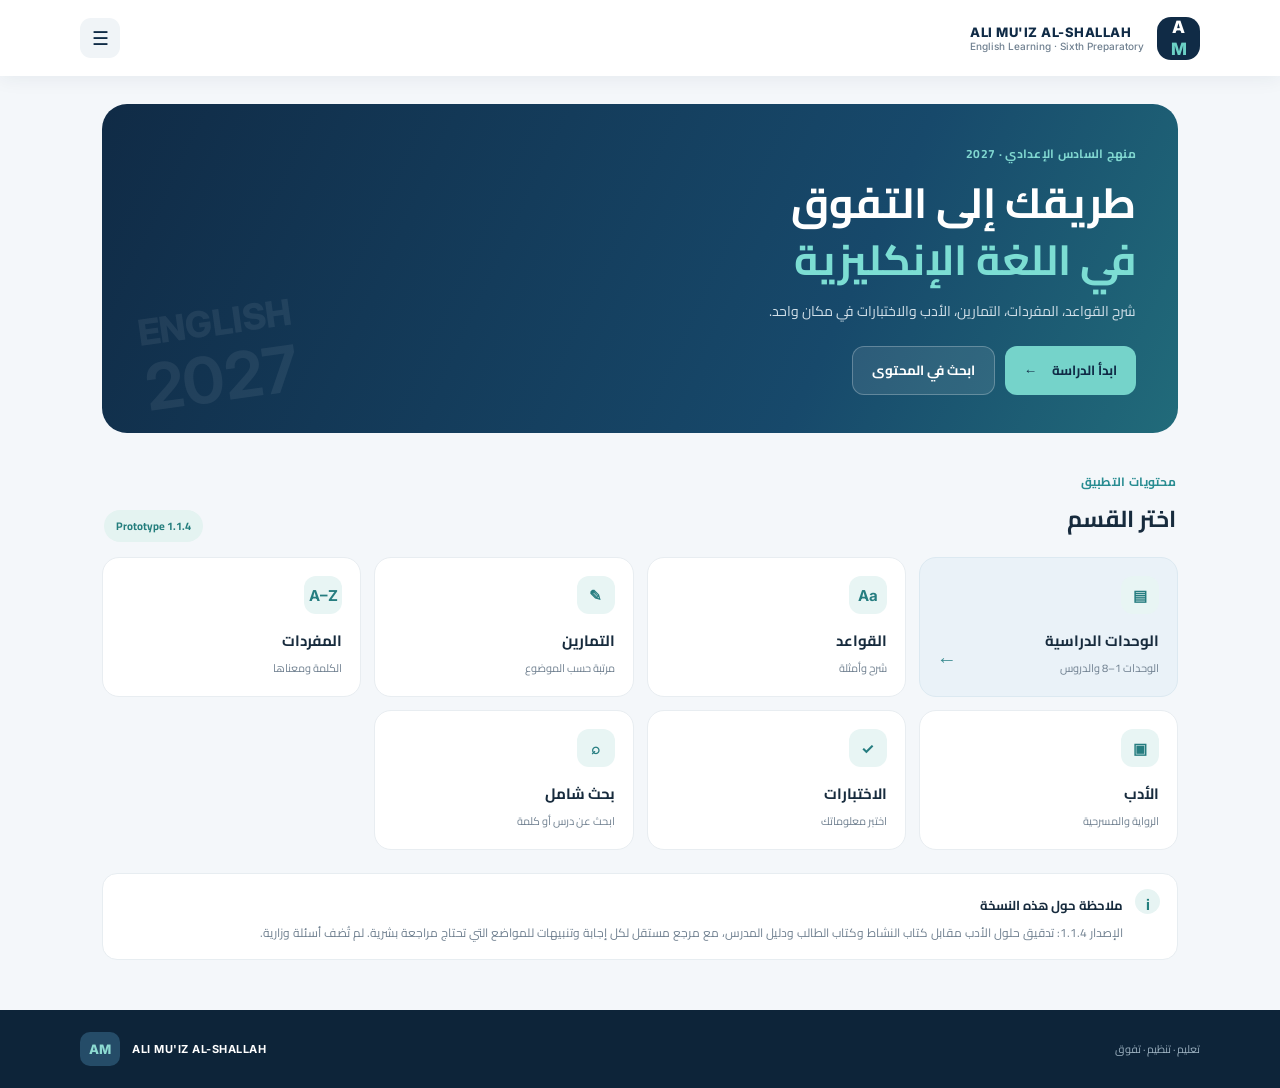
==== index.html @ 24f17374 "Add files via upload" ====
<!doctype html>
<html lang="ar" dir="rtl">
<head>
<meta charset="utf-8">
<meta name="viewport" content="width=device-width, initial-scale=1">
<meta name="theme-color" content="#102b46">
<title>ALI MU'IZ AL-SHALLAH | English Learning</title>
<link rel="manifest" href="manifest.json">
<link rel="stylesheet" href="style.css">
</head>
<body>
<header class="topbar">
  <div class="brand-mark">A<span>M</span></div>
  <div class="brand-copy"><strong>ALI MU'IZ AL-SHALLAH</strong><small>English Learning · Sixth Preparatory</small></div>
  <button class="icon-btn" aria-label="القائمة" id="menuBtn">☰</button>
</header>
<main>
  <section class="hero">
    <div class="eyebrow">منهج السادس الإعدادي · 2027</div>
    <h1>طريقك إلى التفوق<br><span>في اللغة الإنكليزية</span></h1>
    <p>شرح القواعد، المفردات، التمارين، الأدب والاختبارات في مكان واحد.</p>
    <div class="hero-actions">
      <button class="primary" onclick="showSection('units')">ابدأ الدراسة <b>←</b></button>
      <button class="secondary" onclick="showSection('search')">ابحث في المحتوى</button>
    </div>
    <div class="hero-decoration">ENGLISH<br><b>2027</b></div>
  </section>

  <section class="section-head">
    <div><span class="eyebrow dark">محتويات التطبيق</span><h2>اختر القسم</h2></div>
    <span class="pill">Prototype 1.1.4</span>
  </section>

  <section class="grid" id="mainGrid">
    <button class="tile tile-feature" onclick="showSection('units')"><span class="tile-icon">▤</span><b>الوحدات الدراسية</b><small>الوحدات 1–8 والدروس</small><span class="arrow">←</span></button>
    <button class="tile" onclick="showSection('grammar')"><span class="tile-icon">Aa</span><b>القواعد</b><small>شرح وأمثلة</small></button>
    <button class="tile" onclick="showSection('exercises')"><span class="tile-icon">✎</span><b>التمارين</b><small>مرتبة حسب الموضوع</small></button>
    <button class="tile" onclick="showSection('vocabulary')"><span class="tile-icon">A–Z</span><b>المفردات</b><small>الكلمة ومعناها</small></button>
    <button class="tile" onclick="showSection('literature')"><span class="tile-icon">▣</span><b>الأدب</b><small>الرواية والمسرحية</small></button>
    <button class="tile" onclick="showSection('tests')"><span class="tile-icon">✓</span><b>الاختبارات</b><small>اختبر معلوماتك</small></button>
    <button class="tile" onclick="showSection('search')"><span class="tile-icon">⌕</span><b>بحث شامل</b><small>ابحث عن درس أو كلمة</small></button>
  </section>

  <section id="contentPanel" class="content-panel" hidden>
    <button class="back" onclick="goHome()">→ الرئيسية</button>
    <div id="panelBody"></div>
  </section>

  <section class="note">
    <span>i</span><div><b>ملاحظة حول هذه النسخة</b><p>الإصدار 1.1.4: تدقيق حلول الأدب مقابل كتاب النشاط وكتاب الطالب ودليل المدرس، مع مرجع مستقل لكل إجابة وتنبيهات للمواضع التي تحتاج مراجعة بشرية. لم تُضف أسئلة وزارية.</p></div>
  </section>
</main>
<footer><b>AM</b><span>ALI MU'IZ AL-SHALLAH</span><small>تعليم · تنظيم · تفوق</small></footer>
<script src="exercise_data.js"></script>
<script src="grammar_data.js"></script>
<script src="vocabulary_data.js"></script>
<script src="literature_data.js"></script>
<script src="literature_guide_data.js"></script>
<script src="literature_answers.js"></script>
<script src="app.js"></script>
</body></html>
---- style.css ----
@import url('https://fonts.googleapis.com/css2?family=Cairo:wght@400;600;700;800&family=Inter:wght@500;600;700;800&display=swap');
:root{--navy:#102b46;--blue:#1c5478;--teal:#58b7b2;--ink:#172b3d;--muted:#708090;--paper:#f4f7fa;--white:#fff}
*{box-sizing:border-box}body{margin:0;background:var(--paper);color:var(--ink);font-family:'Cairo',Arial,sans-serif}.topbar{height:76px;background:#fff;display:flex;align-items:center;padding:0 max(calc((100% - 1120px)/2),22px);gap:13px;box-shadow:0 3px 18px #102b4610}.brand-mark{width:43px;height:43px;border-radius:14px;background:var(--navy);color:#fff;display:grid;place-items:center;font:800 17px Inter;position:relative}.brand-mark span{color:#6bd0c5}.brand-copy{display:flex;flex-direction:column;direction:ltr;line-height:1.4}.brand-copy strong{font:800 13px Inter;letter-spacing:.5px;color:var(--navy)}.brand-copy small{font:500 10px Inter;color:var(--muted)}.icon-btn{margin-right:auto;border:0;background:#f0f4f7;border-radius:11px;width:40px;height:40px;font-size:19px;color:var(--navy)}
main{max-width:1120px;margin:auto;padding:28px 22px 50px}.hero{background:linear-gradient(115deg,#102b46,#17496b 68%,#216b7a);color:white;border-radius:25px;padding:38px 42px;position:relative;overflow:hidden;min-height:270px}.eyebrow{font-size:12px;font-weight:700;color:#80d7d0;letter-spacing:.3px}.hero h1{font-size:clamp(27px,4vw,42px);line-height:1.35;margin:10px 0}.hero h1 span{color:#7cddd3}.hero p{color:#d2e0e9;margin:0 0 22px;font-size:14px}.hero-actions{display:flex;gap:10px;flex-wrap:wrap}.primary,.secondary{border:0;border-radius:12px;padding:11px 19px;font-family:inherit;font-weight:700;cursor:pointer}.primary{background:#75d3ca;color:#102b46}.primary b{margin-right:12px}.secondary{background:#ffffff18;color:white;border:1px solid #ffffff40}.hero-decoration{position:absolute;left:40px;bottom:20px;color:#ffffff12;font:800 36px/1.1 Inter;transform:rotate(-8deg);text-align:left}.hero-decoration b{font-size:64px}.section-head{display:flex;justify-content:space-between;align-items:end;margin:32px 2px 15px}.eyebrow.dark{color:#288c91}.section-head h2{margin:2px 0;font-size:23px}.pill{background:#e4f3f1;color:#247e7d;padding:6px 12px;border-radius:30px;font-size:11px;font-weight:700}.grid{display:grid;grid-template-columns:repeat(4,1fr);gap:13px}.tile{background:#fff;border:1px solid #e8edf1;border-radius:17px;padding:18px;text-align:right;min-height:137px;cursor:pointer;position:relative;color:var(--ink);font-family:inherit;transition:.2s}.tile:hover{transform:translateY(-3px);box-shadow:0 12px 25px #102b4610}.tile-icon{display:grid;place-items:center;width:38px;height:38px;border-radius:12px;background:#e8f5f4;color:#267d80;font:700 15px Inter;margin-bottom:12px}.tile b{display:block;font-size:15px}.tile small{display:block;color:var(--muted);font-size:11px;margin-top:3px}.tile-feature{background:#eaf2f8;border-color:#dce9f1}.arrow{position:absolute;left:17px;bottom:19px;color:#3b8c91;font-size:20px}.note{display:flex;gap:12px;background:#fff;border:1px solid #e7edf1;border-radius:15px;padding:15px 17px;margin-top:23px}.note>span{width:25px;height:25px;flex:none;border-radius:50%;background:#e7f4f3;color:#237f7e;display:grid;place-items:center;font-weight:bold}.note b{font-size:13px}.note p{margin:3px 0 0;color:var(--muted);font-size:12px;line-height:1.8}.content-panel{background:#fff;border:1px solid #e5ebf0;border-radius:20px;margin-top:22px;padding:22px}.back{border:0;background:#edf4f7;color:var(--navy);padding:8px 14px;border-radius:9px;font-family:inherit;font-weight:700;cursor:pointer}.panel-title{margin:14px 0 5px;color:var(--navy);font-size:24px}.panel-sub{color:var(--muted);font-size:12px;margin:0 0 18px}.unit-list{display:grid;grid-template-columns:repeat(2,1fr);gap:10px}.unit-card{border:1px solid #e4ebef;border-radius:13px;padding:14px;background:#fbfdfe}.unit-card b{display:block;color:var(--navy)}.unit-card small{color:var(--muted)}.lesson-list{margin:10px 0 0;padding-right:18px;line-height:2;color:#42596b;font-size:13px}.status{display:inline-block;background:#fff3dc;color:#94631a;padding:3px 8px;border-radius:20px;font-size:10px;margin-top:8px}.searchbox{width:100%;border:1px solid #dce5eb;border-radius:12px;padding:13px;font:inherit;direction:rtl;margin:10px 0}.empty{padding:22px;background:#f6f9fb;border-radius:12px;color:#617484;font-size:13px;line-height:1.8}footer{background:#0d2439;color:#fff;display:flex;align-items:center;gap:12px;padding:22px max(calc((100% - 1120px)/2),22px);direction:ltr}footer b{background:#254c68;padding:9px;border-radius:10px;color:#8ddbd2;font:800 13px Inter}footer span{font:700 11px Inter;letter-spacing:.5px}footer small{margin-left:auto;color:#9bb0bf;font-size:11px;direction:rtl}
@media(max-width:800px){.grid{grid-template-columns:repeat(2,1fr)}.hero{padding:29px 24px}.hero-decoration{left:15px;font-size:25px}.hero-decoration b{font-size:46px}.unit-list{grid-template-columns:1fr}}@media(max-width:420px){main{padding:18px 14px 35px}.grid{gap:9px}.tile{padding:14px;min-height:126px}.tile b{font-size:13px}.brand-copy strong{font-size:11px}.hero h1{font-size:28px}}
.exercise-tools{display:grid;grid-template-columns:2fr 1fr;gap:10px;margin:12px 0}.exercise-tools .searchbox{margin:0;background:#fff}.exercise-count{font-size:12px;font-weight:700;color:#287f80;margin:10px 0}.exercise-card{border:1px solid #e2eaf0;border-radius:12px;margin:9px 0;background:#fbfdfe;overflow:hidden}.exercise-card summary{display:flex;align-items:center;gap:10px;list-style:none;cursor:pointer;padding:12px}.exercise-card summary::-webkit-details-marker{display:none}.exercise-letter{display:grid;place-items:center;min-width:32px;height:32px;border-radius:9px;background:#e5f4f2;color:#176f72;font:800 15px Inter}.exercise-heading{font-size:12px;font-weight:700;flex:1;color:#173a55}.exercise-meta{font-size:10px;color:#758796;white-space:nowrap}.exercise-info{padding:13px 15px;border-top:1px solid #e7edf1;font-size:12px;line-height:1.9}.exercise-info pre{white-space:pre-wrap;overflow-wrap:anywhere;direction:ltr;text-align:left;background:#f1f5f8;border-radius:9px;padding:13px;font:12px/1.7 Arial,sans-serif;color:#24394a}.review-flag{color:#94631a;background:#fff4dd;padding:5px 9px;border-radius:7px}.exercise-info>div{margin:2px 0}.exercise-info>div b{color:#173a55}@media(max-width:600px){.exercise-tools{grid-template-columns:1fr}.exercise-card summary{flex-wrap:wrap}.exercise-heading{min-width:70%}.exercise-meta{margin-right:42px}}

.audit-status{margin:10px 0;padding:8px 10px;border-radius:8px;background:#eaf3f8;color:#17415d;font-size:12px}

.grammar-card{border:1px solid #e2eaf0;border-radius:12px;margin:9px 0;overflow:hidden;background:#fbfdfe}.grammar-card summary{display:flex;align-items:center;gap:10px;cursor:pointer;list-style:none;padding:13px}.grammar-card summary b{flex:1;color:#173a55;font-size:13px}.grammar-body{padding:14px 17px;border-top:1px solid #e7edf1;line-height:1.9;font-size:13px}.grammar-body h4{margin:0;color:#237f80}.grammar-body p{margin:5px 0 12px}.example-en{background:#eff5f8;padding:11px;border-radius:9px;font:600 14px/1.6 Arial,sans-serif;color:#163b56;text-align:left}.example-ar{padding:7px 2px;color:#287f80}.grammar-body>small{color:#8b6a2b}.vocab-grid{display:grid;grid-template-columns:repeat(3,1fr);gap:9px}.vocab-card{border:1px solid #e4ebef;background:#fbfdfe;border-radius:11px;padding:12px;display:flex;flex-direction:column;gap:5px}.vocab-card span{font-size:9px;color:#258889;font-weight:800}.vocab-card b{font:700 15px Arial;color:#173a55;text-align:left}.vocab-card small{font-size:12px;color:#617484}.quiz-card,.quiz-result{border:1px solid #e2eaf0;border-radius:14px;padding:17px;background:#fbfdfe}.quiz-card h3{font:700 18px/1.6 Arial;color:#173a55;text-align:left}.quiz-options{display:grid;grid-template-columns:repeat(3,1fr);gap:8px}.quiz-option{border:1px solid #dce5eb;background:#fff;border-radius:10px;padding:12px;cursor:pointer;font:600 14px Arial}.quiz-option.correct{background:#e5f6ec;border-color:#65b98b}.quiz-option.wrong{background:#fff0ed;border-color:#e59b8f}.quiz-option:disabled{cursor:default}.quiz-feedback{background:#eaf5f3;padding:11px;border-radius:9px;line-height:1.8;font-size:13px}.quiz-result{text-align:center}.quiz-result>b{font-size:36px;color:#237f80}@media(max-width:650px){.vocab-grid{grid-template-columns:repeat(2,1fr)}.quiz-options{grid-template-columns:1fr}}


.lit-guide-tabs{display:flex;gap:8px;flex-wrap:wrap;margin:14px 0}.lit-guide-tab{border:1px solid #dce7ed;background:#f7fafb;color:#24465d;border-radius:10px;padding:10px 15px;font:700 12px Cairo;cursor:pointer}.lit-guide-tab.active{background:#e4f3f1;border-color:#58b7b2;color:#176f72}.lit-guide-work{margin:14px 0 22px}.lit-guide-workhead{display:flex;justify-content:space-between;align-items:center;background:#eff5f8;border-radius:12px;padding:13px 15px;margin-bottom:10px}.lit-guide-workhead b{display:block;font:800 15px Inter;color:#173a55;text-align:left}.lit-guide-workhead small{font-size:11px;color:#688092}.lit-guide-workhead>span{font-size:10px;color:#287f80}.lit-guide-cards{display:grid;grid-template-columns:repeat(2,minmax(0,1fr));gap:10px}.lit-guide-card{border:1px solid #e1eaf0;border-radius:12px;padding:14px;background:#fff}.lit-guide-title{display:flex;gap:9px;align-items:center;color:#173a55}.lit-guide-title b{display:block;font-size:14px}.lit-guide-title small{display:block;color:#728696;font-size:11px;margin-top:2px}.lit-step{display:grid;place-items:center;min-width:30px;height:30px;border-radius:9px;background:#e5f4f2;color:#187779;font:800 13px Inter}.lit-guide-card ul{padding-right:19px;margin:10px 0;color:#40596b;font-size:12px;line-height:1.9}.lit-guide-card p{font-size:12px;line-height:1.9;color:#40596b}.lit-citations{border-top:1px solid #e8eef2;padding-top:9px;margin-top:10px;display:grid;gap:6px;font-size:10px;color:#287f80}.lit-citations>span{display:block;background:#f5f8fa;border-radius:7px;padding:7px 9px;color:#476274}.lit-citations small{display:block;color:#82909b;margin-top:3px;line-height:1.6}.lit-method-note{background:#fff5df;border:1px solid #f0dfb5;color:#785b22;padding:12px;border-radius:10px;font-size:11px;line-height:1.8;margin-top:15px}.lit-guide-work[hidden],#literatureQuestions[hidden],#literatureGuideResults[hidden]{display:none!important}@media(max-width:650px){.lit-guide-cards{grid-template-columns:1fr}.lit-guide-workhead{align-items:flex-start;gap:8px;flex-direction:column}}

.lit-guide-tabs{display:flex;gap:8px;flex-wrap:wrap;margin:14px 0}.lit-guide-tab{border:1px solid #dce7ed;background:#f7fafb;color:#24465d;border-radius:10px;padding:10px 15px;font:700 12px Cairo;cursor:pointer}.lit-guide-tab.active{background:#e4f3f1;border-color:#58b7b2;color:#176f72}.lit-guide-work{margin:14px 0 22px}.lit-guide-workhead{display:flex;justify-content:space-between;align-items:center;background:#eff5f8;border-radius:12px;padding:13px 15px;margin-bottom:10px}.lit-guide-workhead b{display:block;font:800 15px Inter;color:#173a55;text-align:left}.lit-guide-workhead small{font-size:11px;color:#688092}.lit-guide-workhead>span{font-size:10px;color:#287f80}.lit-guide-cards{display:grid;grid-template-columns:repeat(2,minmax(0,1fr));gap:10px}.lit-guide-card{border:1px solid #e1eaf0;border-radius:12px;padding:14px;background:#fff}.lit-guide-title{display:flex;gap:9px;align-items:center;color:#173a55}.lit-guide-title b{display:block;font-size:14px}.lit-guide-title small{display:block;color:#728696;font-size:11px;margin-top:2px}.lit-step{display:grid;place-items:center;min-width:30px;height:30px;border-radius:9px;background:#e5f4f2;color:#187779;font:800 13px Inter}.lit-guide-card ul{padding-right:19px;margin:10px 0;color:#40596b;font-size:12px;line-height:1.9}.lit-guide-card p{font-size:12px;line-height:1.9;color:#40596b}.lit-citations{border-top:1px solid #e8eef2;padding-top:9px;margin-top:10px;display:grid;gap:6px;font-size:10px;color:#287f80}.lit-citations>span{display:block;background:#f5f8fa;border-radius:7px;padding:7px 9px;color:#476274}.lit-citations small{display:block;color:#82909b;margin-top:3px;line-height:1.6}.lit-method-note{background:#fff5df;border:1px solid #f0dfb5;color:#785b22;padding:12px;border-radius:10px;font-size:11px;line-height:1.8;margin-top:15px}.lit-guide-work[hidden],#literatureQuestions[hidden],#literatureGuideResults[hidden]{display:none!important}@media(max-width:650px){.lit-guide-cards{grid-template-columns:1fr}.lit-guide-workhead{align-items:flex-start;gap:8px;flex-direction:column}}

/* Literature review cards - 1.0.2 */
.lit-review-card{display:flex;flex-direction:column;gap:9px}.lit-review-card .lit-guide-title small{color:#287f80}.lit-reveal{align-self:flex-start;border:1px solid #cfe5e3;background:#eaf6f4;color:#176f72;border-radius:9px;padding:8px 13px;font:700 11px Cairo;cursor:pointer}.lit-review-answer{background:#f5f8fa;border-radius:9px;padding:9px 12px}.lit-review-answer ul{margin:0}.lit-review-answer p{margin:0}.lit-review-card .lit-citations{margin-top:auto}

/* Exercise topic grouping - 1.1 */
.exercise-topic{margin:16px 0 22px;padding:12px;border:1px solid #dce8ed;border-radius:14px;background:#f8fbfc}
.exercise-topic-head{display:flex;align-items:center;justify-content:space-between;gap:10px;padding:4px 3px 10px;color:#173a55}
.exercise-topic-head b{font-size:13px}.exercise-topic-head span{font-size:10px;color:#287f80;background:#e5f4f2;padding:4px 9px;border-radius:20px;white-space:nowrap}
.exercise-topic .exercise-card{background:#fff}
.load-more{display:block;width:100%;border:1px solid #cfe3e4;background:#eaf6f4;color:#176f72;border-radius:11px;padding:12px;font:700 12px Cairo;cursor:pointer;margin:14px 0}

/* Literature solutions - Prototype 1.1.1 */
.lit-answer-intro{background:#eef6f8;border:1px solid #dce9ee;border-radius:12px;padding:13px 15px;margin:12px 0 18px;color:#3f5b6c;font-size:13px;line-height:1.9}
.lit-answer-work{margin:18px 0 24px;border:1px solid #dce8ed;border-radius:15px;padding:12px;background:#f8fbfc}
.lit-answer-workhead{display:flex;justify-content:space-between;align-items:center;gap:10px;background:#eaf2f6;border-radius:11px;padding:13px 15px}
.lit-answer-workhead b{display:block;font:800 15px Inter;color:#173a55;text-align:left}
.lit-answer-workhead small{display:block;color:#688092;font-size:11px;margin-top:4px}
.lit-answer-workhead>span{font-size:11px;font-weight:800;color:#176f72;background:#fff;border-radius:8px;padding:7px 10px;white-space:nowrap}
.lit-answer-source{font-size:11px;line-height:1.8;color:#577082;padding:10px 4px 12px}
.lit-answer-exercise{border:1px solid #e0e9ee;border-radius:11px;background:#fff;margin:9px 0;overflow:hidden}
.lit-answer-exercise>summary{display:flex;align-items:center;gap:10px;padding:12px 13px;cursor:pointer;list-style:none;color:#173a55}
.lit-answer-exercise>summary::-webkit-details-marker{display:none}
.lit-answer-exercise>summary b{font-size:13px;flex:1}
.lit-answer-exercise>summary small{font-size:10px;color:#287f80;white-space:nowrap}
.lit-answer-letter{display:grid;place-items:center;min-width:30px;height:30px;border-radius:9px;background:#e3f2f0;color:#176f72;font:800 14px Inter}
.lit-answer-items{display:grid;gap:8px;padding:0 12px 12px}
.lit-answer-item{border:1px solid #e9eef1;border-radius:9px;padding:10px 12px;background:#fbfdfe}
.lit-answer-top{display:flex;align-items:flex-start;gap:10px;justify-content:space-between}
.lit-answer-top span{font-size:11px;font-weight:800;color:#6b8190;white-space:nowrap}
.lit-answer-top strong{font-size:13px;color:#176f72;text-align:start;unicode-bidi:plaintext;line-height:1.7}
.lit-answer-item p{font-size:13px;line-height:1.9;color:#40596b;margin:7px 0 0}
.lit-answer-item p b{color:#173a55}
.lit-answer-instruction{margin:0 12px 10px;padding:8px 10px;border-radius:8px;background:#f2f7f8;color:#597181;font-size:11px;line-height:1.8}
.lit-question-link{display:inline-block;margin:0 12px 12px;border:1px solid #cfe2e4;background:#eaf6f4;color:#176f72;border-radius:9px;padding:8px 12px;font:700 11px Cairo;cursor:pointer}
.lit-open-note{margin:0 12px 12px;padding:12px;border:1px dashed #d8c99d;border-radius:10px;background:#fffaf0;color:#705c2e}
.lit-open-note b{font-size:12px}
.lit-open-note p{font-size:12px;line-height:1.9;margin:6px 0 0}
.lit-open-note .lit-question-link{margin:10px 0 0}
@media(max-width:650px){.lit-answer-workhead{align-items:flex-start;flex-direction:column}.lit-answer-workhead>span{white-space:normal}.lit-answer-top{flex-direction:column;gap:3px}.lit-answer-top strong{width:100%}.lit-answer-exercise>summary{flex-wrap:wrap}.lit-answer-exercise>summary b{min-width:55%}}

/* Literature answer navigation – 1.1.2 */
.lit-answer-tools{display:flex;gap:8px;align-items:center;flex-wrap:wrap;margin:12px 0 6px}
.lit-answer-tools .searchbox{flex:1;min-width:220px}
.lit-answer-tools button{border:1px solid #cfe2e4;background:#eaf6f4;color:#176f72;border-radius:9px;padding:9px 12px;font:700 11px Cairo;cursor:pointer}
.lit-answer-count{min-height:18px;color:#287f80;font-size:11px;margin:4px 2px 10px}
.lit-answer-work[hidden],.lit-answer-exercise[hidden]{display:none!important}


/* Student answer notebook – Prototype 1.1.3 */
.exercise-answer-pad{margin-top:14px;padding:13px;border:1px solid #dce9ee;border-radius:11px;background:#f7fbfc}.exercise-answer-pad label{display:block;font-weight:800;color:#173a55;margin-bottom:7px}.exercise-answer-pad textarea{display:block;width:100%;min-height:105px;resize:vertical;border:1px solid #d8e3e9;border-radius:9px;padding:11px;font:14px/1.8 Cairo,Arial,sans-serif;background:#fff;color:#172b3d}.answer-pad-actions{display:flex;align-items:center;gap:10px;flex-wrap:wrap;margin-top:8px}.answer-pad-actions button{border:0;border-radius:9px;padding:9px 15px;background:#176f72;color:white;font:700 12px Cairo;cursor:pointer}.answer-pad-actions span{font-size:11px;color:#287f80}

/* Per-answer source references and human-review notes – Prototype 1.1.4 */
.lit-answer-cite{margin-top:8px;padding:7px 9px;border-radius:8px;background:#f0f5f8;color:#506879;font-size:10px;line-height:1.8}
.lit-answer-cite b{color:#173a55}
.lit-answer-review{margin-top:8px;padding:9px 10px;border:1px solid #ead9ad;border-radius:8px;background:#fff8e9;color:#745b27;font-size:11px;line-height:1.85}
.lit-answer-review b{display:block;margin-bottom:3px;color:#785b22}
.lit-review-summary{display:grid;gap:4px;margin:10px 0 14px;padding:11px 13px;border:1px solid #ead9ad;border-radius:10px;background:#fff8e9;color:#745b27;font-size:11px;line-height:1.8}
.lit-review-summary b{font-size:12px;color:#785b22}
.lit-open-note .lit-answer-cite{margin-top:10px}
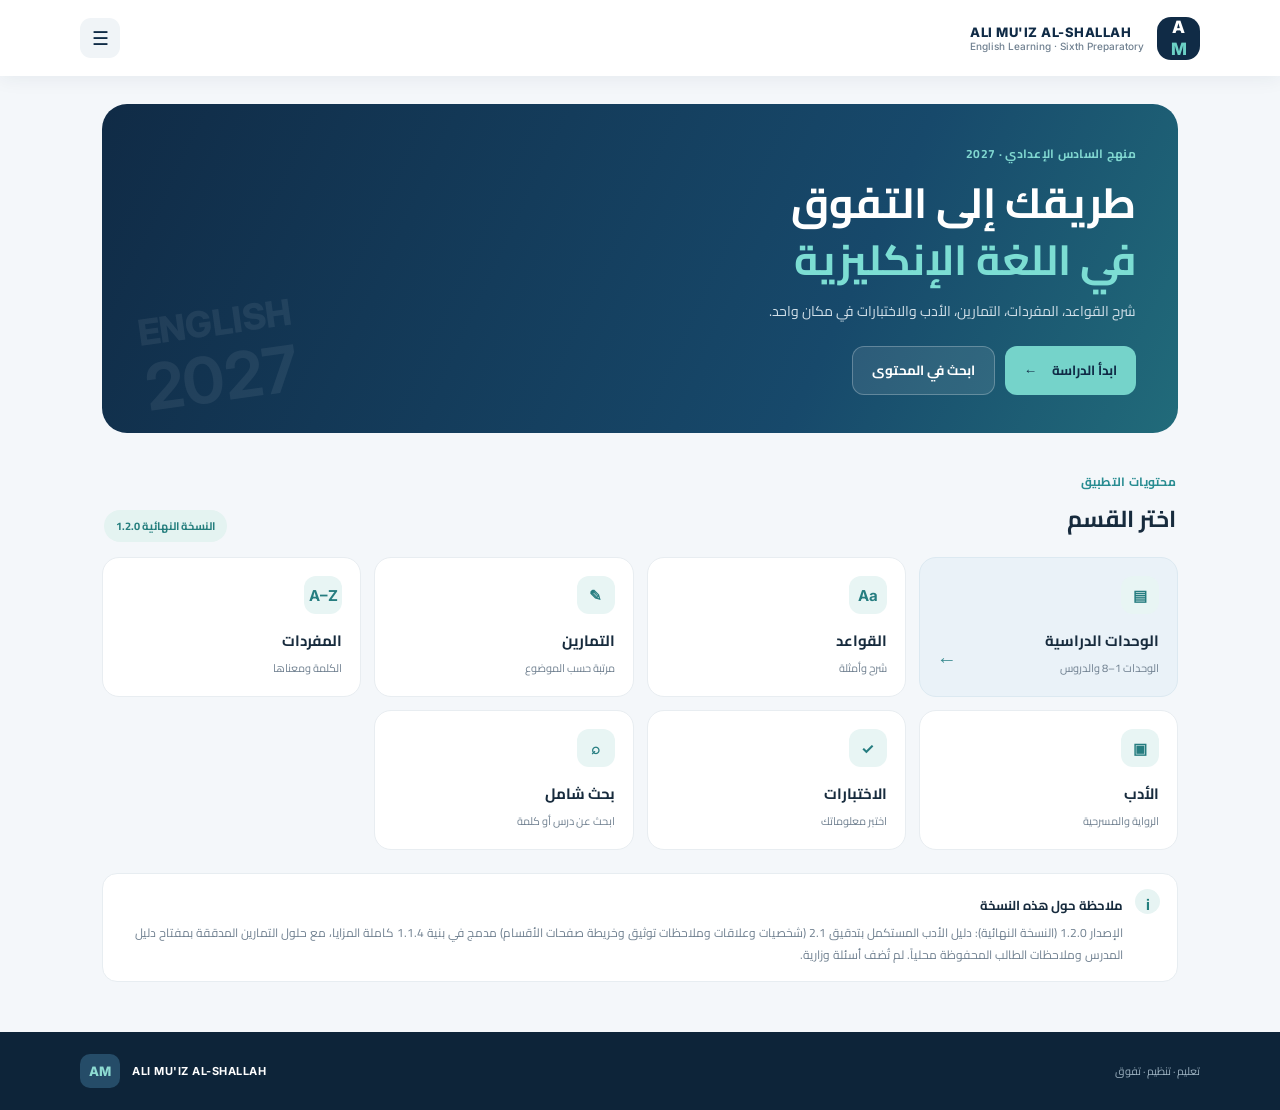
==== commit 261ea835: "دمج دليل الأدب المستكمل (تدقيق 2.1) — الإصدار النهائي 1.2.0 - استبدال literature_guide_data.js بنسخة" ====
--- a/index.html
+++ b/index.html
@@ -28,7 +28,7 @@
 
   <section class="section-head">
     <div><span class="eyebrow dark">محتويات التطبيق</span><h2>اختر القسم</h2></div>
-    <span class="pill">Prototype 1.1.4</span>
+    <span class="pill">النسخة النهائية 1.2.0</span>
   </section>
 
   <section class="grid" id="mainGrid">
@@ -47,7 +47,7 @@
   </section>
 
   <section class="note">
-    <span>i</span><div><b>ملاحظة حول هذه النسخة</b><p>الإصدار 1.1.4: تدقيق حلول الأدب مقابل كتاب النشاط وكتاب الطالب ودليل المدرس، مع مرجع مستقل لكل إجابة وتنبيهات للمواضع التي تحتاج مراجعة بشرية. لم تُضف أسئلة وزارية.</p></div>
+    <span>i</span><div><b>ملاحظة حول هذه النسخة</b><p>الإصدار 1.2.0 (النسخة النهائية): دليل الأدب المستكمل بتدقيق 2.1 (شخصيات وعلاقات وملاحظات توثيق وخريطة صفحات الأقسام) مدمج في بنية 1.1.4 كاملة المزايا، مع حلول التمارين المدققة بمفتاح دليل المدرس وملاحظات الطالب المحفوظة محلياً. لم تُضف أسئلة وزارية.</p></div>
   </section>
 </main>
 <footer><b>AM</b><span>ALI MU'IZ AL-SHALLAH</span><small>تعليم · تنظيم · تفوق</small></footer>
--- a/style.css
+++ b/style.css
@@ -72,3 +72,29 @@
 .lit-review-summary{display:grid;gap:4px;margin:10px 0 14px;padding:11px 13px;border:1px solid #ead9ad;border-radius:10px;background:#fff8e9;color:#745b27;font-size:11px;line-height:1.8}
 .lit-review-summary b{font-size:12px;color:#785b22}
 .lit-open-note .lit-answer-cite{margin-top:10px}
+
+.lit-guide-card[hidden]{display:none!important}
+.lit-fact-list{padding-right:20px;margin:12px 0 0;color:#304b60;font-size:14px;line-height:2.05}
+.lit-fact-list>li{padding:2px 0 9px}
+.lit-fact-source{margin:5px 0 4px}
+.lit-relationship-card p,.lit-timeline-card>p{font-size:14px;line-height:2;color:#40596b;margin:10px 0}
+.lit-timeline-steps{padding-right:23px;margin:12px 0;color:#304b60;font-size:14px;line-height:2.05}
+.lit-timeline-steps>li{padding:3px 0 11px}
+.lit-overview{background:#f3f7fa;border:1px solid #dce7ee;border-radius:14px;padding:15px 17px;margin:10px 0 13px}
+.lit-overview>b{display:block;color:#173a55;font-size:15px;margin-bottom:7px}
+.lit-overview p{margin:0;color:#40596b;font-size:14px;line-height:2}
+.lit-source-map{background:#f7fafc;border:1px solid #dce7ee;border-radius:12px;padding:14px;margin:10px 0 14px}
+.lit-source-map>b{display:block;color:#173a55;font-size:15px;margin-bottom:4px}
+.lit-source-map>small{display:block;color:#708394;font-size:10px;line-height:1.8;overflow-wrap:anywhere}
+.lit-source-map-scroll{overflow-x:auto;margin-top:10px}
+.lit-source-map table{border-collapse:collapse;width:100%;min-width:360px;font-size:12px;text-align:center}
+.lit-source-map th,.lit-source-map td{border:1px solid #dce7ee;padding:8px 10px}
+.lit-source-map th{background:#eaf1f5;color:#24465d}
+.lit-source-map td{background:#fff;color:#40596b}
+.lit-source-map p{margin:10px 0 0;font-size:11px;line-height:1.8;color:#61798a}
+.lit-source-chip{display:block;background:#f2f7fa;border-right:3px solid #4b9b9c;border-radius:7px;padding:7px 9px;margin:5px 0;color:#28566a;font-size:11px;line-height:1.7;overflow-wrap:anywhere}
+.lit-source-chip small{display:block;color:#687f8e;font-size:10px;line-height:1.65;margin-top:2px}
+.lit-source-note-card{border-right:3px solid #b38b42}
+.literature-guide-tools{display:grid;grid-template-columns:1fr;gap:4px;margin:12px 0}
+.literature-guide-tools .searchbox{width:100%;min-height:46px}
+.literature-guide-tools .exercise-count{margin:0 2px 5px;font-size:11px}
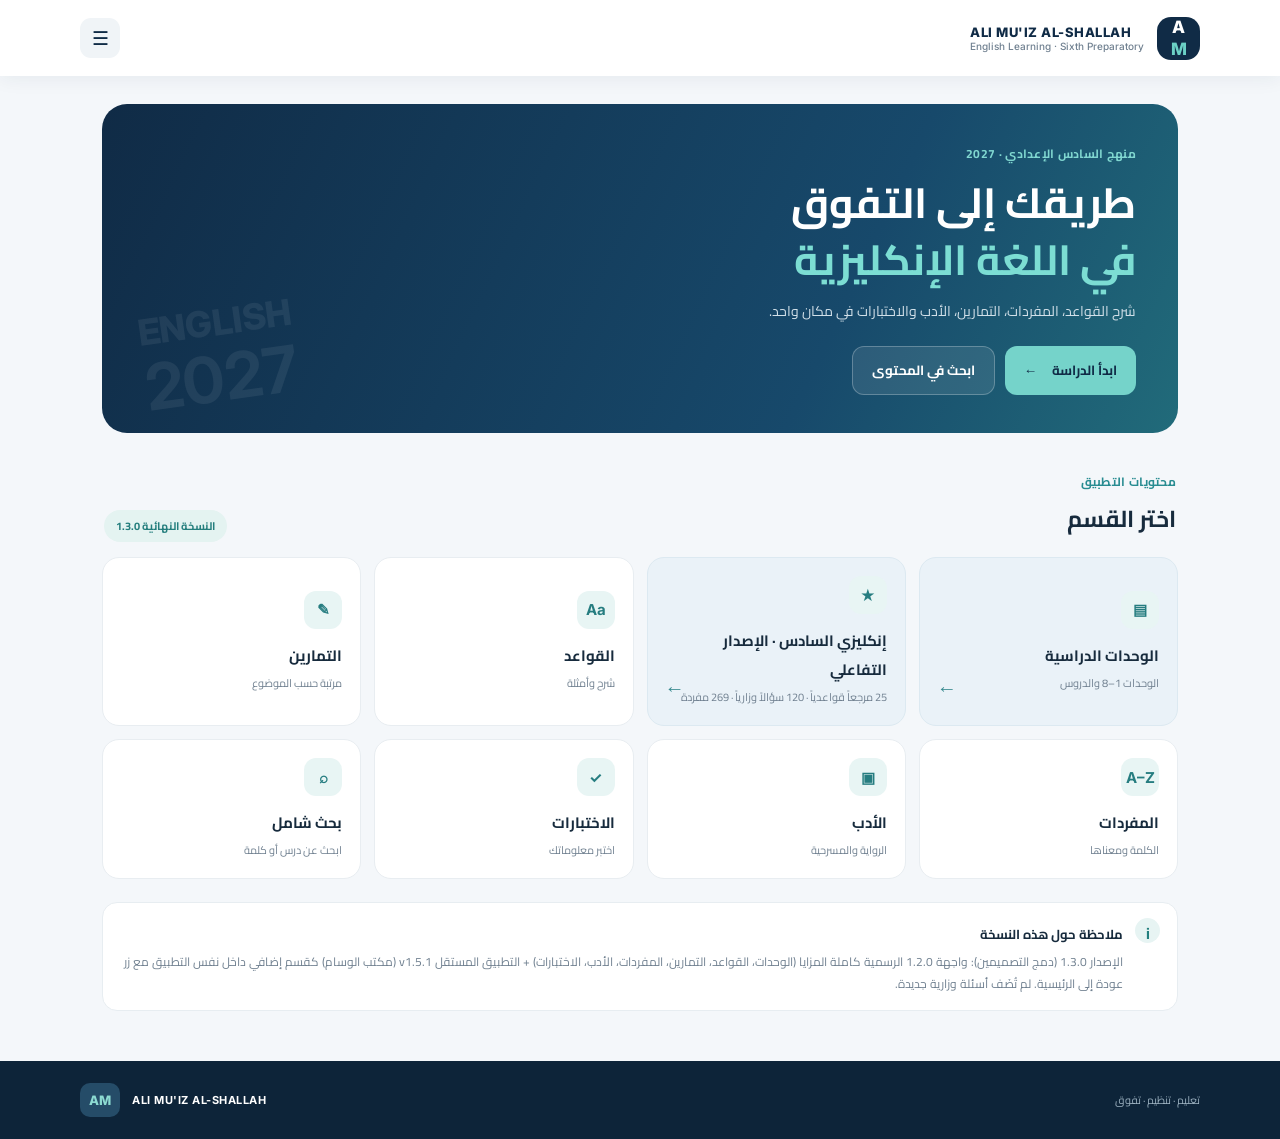
==== commit 425d7fed: "دمج التصميمين: التطبيق المستقل v1.5.1 داخل الواجهة الرسمية 1.2.0 + حزمة APK لإصدار 1.3.0 Co-authored" ====
--- a/index.html
+++ b/index.html
@@ -28,11 +28,12 @@
 
   <section class="section-head">
     <div><span class="eyebrow dark">محتويات التطبيق</span><h2>اختر القسم</h2></div>
-    <span class="pill">النسخة النهائية 1.2.0</span>
+    <span class="pill">النسخة النهائية 1.3.0</span>
   </section>
 
   <section class="grid" id="mainGrid">
     <button class="tile tile-feature" onclick="showSection('units')"><span class="tile-icon">▤</span><b>الوحدات الدراسية</b><small>الوحدات 1–8 والدروس</small><span class="arrow">←</span></button>
+    <button class="tile tile-feature" onclick="openStandalone()"><span class="tile-icon">★</span><b>إنكليزي السادس · الإصدار التفاعلي</b><small>25 مرجعاً قواعدياً · 120 سؤالاً وزارياً · 269 مفردة</small><span class="arrow">←</span></button>
     <button class="tile" onclick="showSection('grammar')"><span class="tile-icon">Aa</span><b>القواعد</b><small>شرح وأمثلة</small></button>
     <button class="tile" onclick="showSection('exercises')"><span class="tile-icon">✎</span><b>التمارين</b><small>مرتبة حسب الموضوع</small></button>
     <button class="tile" onclick="showSection('vocabulary')"><span class="tile-icon">A–Z</span><b>المفردات</b><small>الكلمة ومعناها</small></button>
@@ -47,7 +48,7 @@
   </section>
 
   <section class="note">
-    <span>i</span><div><b>ملاحظة حول هذه النسخة</b><p>الإصدار 1.2.0 (النسخة النهائية): دليل الأدب المستكمل بتدقيق 2.1 (شخصيات وعلاقات وملاحظات توثيق وخريطة صفحات الأقسام) مدمج في بنية 1.1.4 كاملة المزايا، مع حلول التمارين المدققة بمفتاح دليل المدرس وملاحظات الطالب المحفوظة محلياً. لم تُضف أسئلة وزارية.</p></div>
+    <span>i</span><div><b>ملاحظة حول هذه النسخة</b><p>الإصدار 1.3.0 (دمج التصميمين): واجهة 1.2.0 الرسمية كاملة المزايا (الوحدات، القواعد، التمارين، المفردات، الأدب، الاختبارات) + التطبيق المستقل v1.5.1 (مكتب الوسام) كقسم إضافي داخل نفس التطبيق مع زر عودة إلى الرئيسية. لم تُضَف أسئلة وزارية جديدة.</p></div>
   </section>
 </main>
 <footer><b>AM</b><span>ALI MU'IZ AL-SHALLAH</span><small>تعليم · تنظيم · تفوق</small></footer>
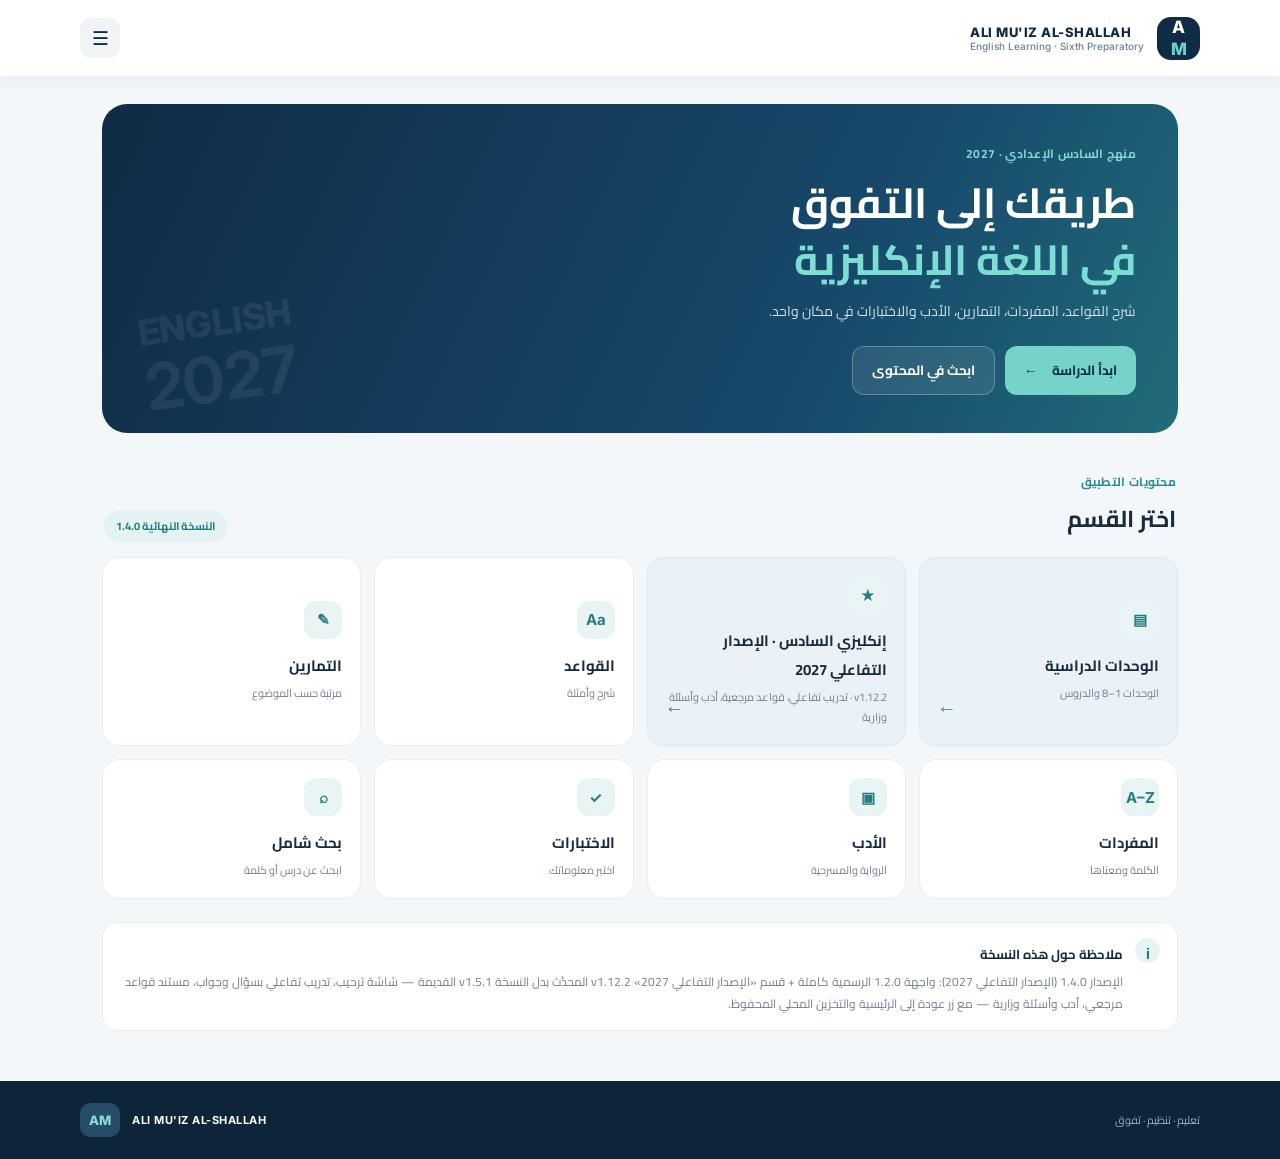
==== commit 13bf55d0: "تحديث القسم التفاعلي إلى v1.12.2 (الإصدار التفاعلي 2027) + حزمة APK لإصدار 1.4.0 Co-authored-by: mef" ====
--- a/index.html
+++ b/index.html
@@ -28,12 +28,12 @@
 
   <section class="section-head">
     <div><span class="eyebrow dark">محتويات التطبيق</span><h2>اختر القسم</h2></div>
-    <span class="pill">النسخة النهائية 1.3.0</span>
+    <span class="pill">النسخة النهائية 1.4.0</span>
   </section>
 
   <section class="grid" id="mainGrid">
     <button class="tile tile-feature" onclick="showSection('units')"><span class="tile-icon">▤</span><b>الوحدات الدراسية</b><small>الوحدات 1–8 والدروس</small><span class="arrow">←</span></button>
-    <button class="tile tile-feature" onclick="openStandalone()"><span class="tile-icon">★</span><b>إنكليزي السادس · الإصدار التفاعلي</b><small>25 مرجعاً قواعدياً · 120 سؤالاً وزارياً · 269 مفردة</small><span class="arrow">←</span></button>
+    <button class="tile tile-feature" onclick="openStandalone()"><span class="tile-icon">★</span><b>إنكليزي السادس · الإصدار التفاعلي 2027</b><small>v1.12.2 · تدريب تفاعلي، قواعد مرجعية، أدب وأسئلة وزارية</small><span class="arrow">←</span></button>
     <button class="tile" onclick="showSection('grammar')"><span class="tile-icon">Aa</span><b>القواعد</b><small>شرح وأمثلة</small></button>
     <button class="tile" onclick="showSection('exercises')"><span class="tile-icon">✎</span><b>التمارين</b><small>مرتبة حسب الموضوع</small></button>
     <button class="tile" onclick="showSection('vocabulary')"><span class="tile-icon">A–Z</span><b>المفردات</b><small>الكلمة ومعناها</small></button>
@@ -48,7 +48,7 @@
   </section>
 
   <section class="note">
-    <span>i</span><div><b>ملاحظة حول هذه النسخة</b><p>الإصدار 1.3.0 (دمج التصميمين): واجهة 1.2.0 الرسمية كاملة المزايا (الوحدات، القواعد، التمارين، المفردات، الأدب، الاختبارات) + التطبيق المستقل v1.5.1 (مكتب الوسام) كقسم إضافي داخل نفس التطبيق مع زر عودة إلى الرئيسية. لم تُضَف أسئلة وزارية جديدة.</p></div>
+    <span>i</span><div><b>ملاحظة حول هذه النسخة</b><p>الإصدار 1.4.0 (الإصدار التفاعلي 2027): واجهة 1.2.0 الرسمية كاملة + قسم «الإصدار التفاعلي 2027» v1.12.2 المحدَّث بدل النسخة v1.5.1 القديمة — شاشة ترحيب، تدريب تفاعلي بسؤال وجواب، مستند قواعد مرجعي، أدب وأسئلة وزارية — مع زر عودة إلى الرئيسية والتخزين المحلي المحفوظ.</p></div>
   </section>
 </main>
 <footer><b>AM</b><span>ALI MU'IZ AL-SHALLAH</span><small>تعليم · تنظيم · تفوق</small></footer>
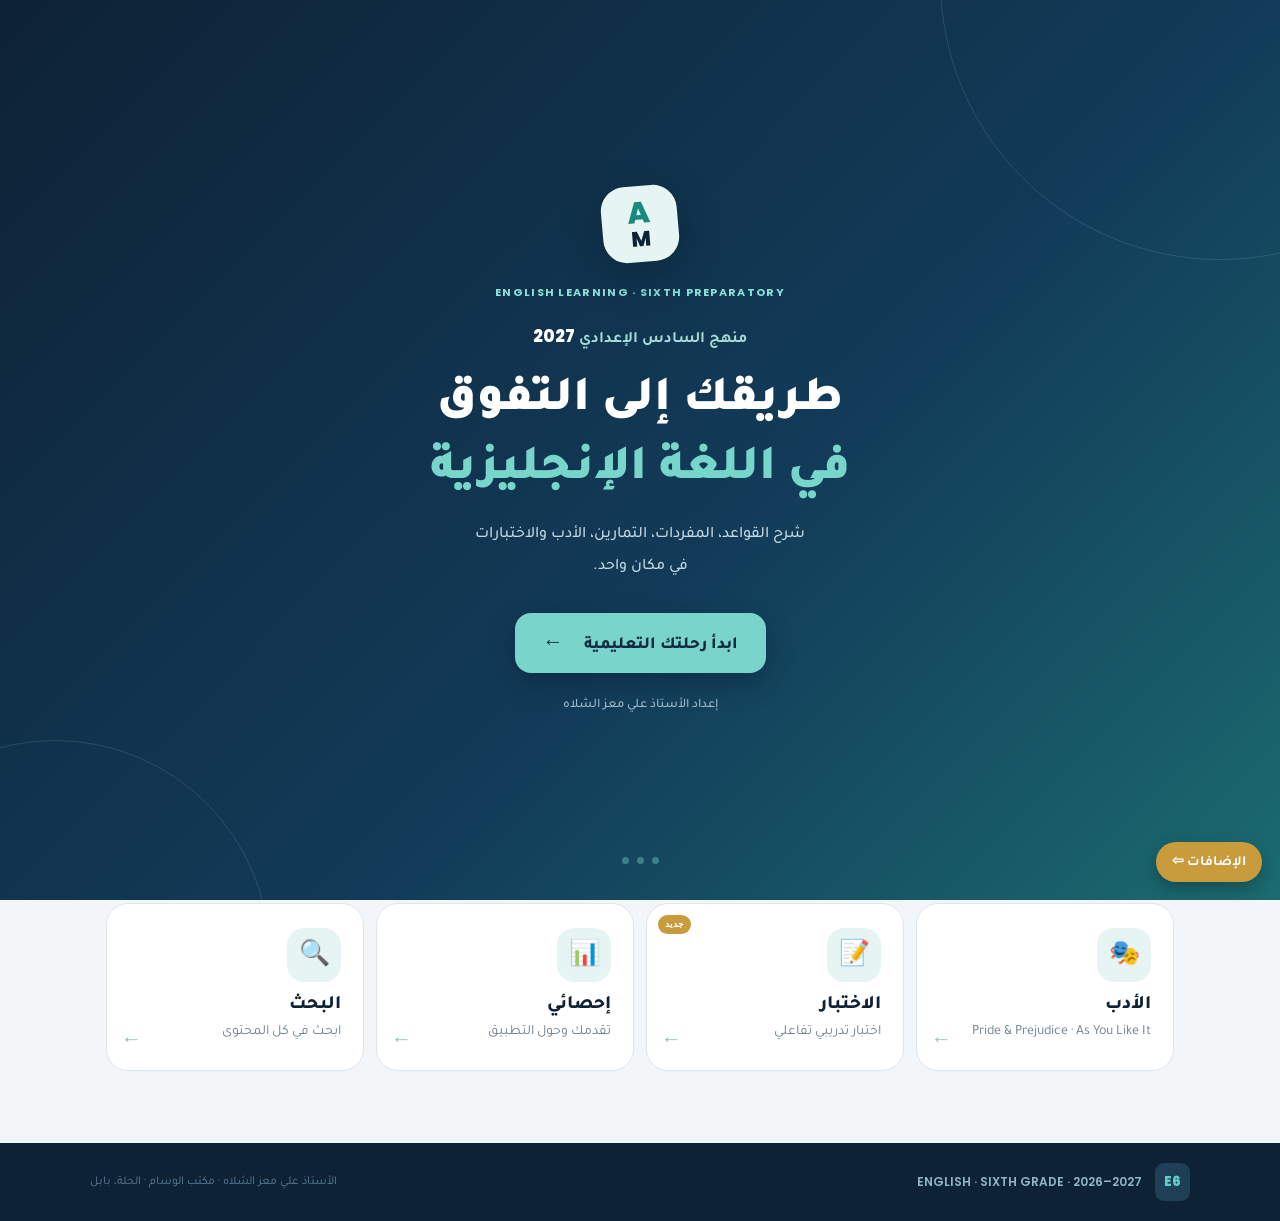
==== commit 49310d5a: "جعل ملف 2027 المرفوع هو التطبيق الرئيسي وإضافة الأقسام الرسمية تحته + حزمة APK 1.5.0 Co-authored-by:" ====
--- a/index.html
+++ b/index.html
@@ -1,62 +1,2813 @@
-<!doctype html>
+<!DOCTYPE html>
 <html lang="ar" dir="rtl">
 <head>
-<meta charset="utf-8">
-<meta name="viewport" content="width=device-width, initial-scale=1">
-<meta name="theme-color" content="#102b46">
-<title>ALI MU'IZ AL-SHALLAH | English Learning</title>
-<link rel="manifest" href="manifest.json">
-<link rel="stylesheet" href="style.css">
+<meta charset="UTF-8">
+<meta name="viewport" content="width=device-width,initial-scale=1,viewport-fit=cover">
+<title>ALI MU'IZ ENGLISH 2027 · v1.12.2</title>
+<link href="https://fonts.googleapis.com/css2?family=Tajawal:wght@400;500;700;800;900&family=Poppins:wght@500;600;700;800&display=swap" rel="stylesheet">
+<style>
+:root{--nv:#0e2235;--tl:#1a8a7e;--tllt:#e6f5f3;--tm:#2ba99a;--ink:#1a2e3b;--mu:#6b7f8e;--paper:#f3f6f9;--wh:#fff;--bd:#dde5eb;--gd:#c89b3c;--r:14px;--ok:#1e7a4a;--no:#b13a2c}
+*{box-sizing:border-box;-webkit-tap-highlight-color:transparent;margin:0;padding:0}
+body{background:var(--paper);color:var(--ink);font-family:'Tajawal',sans-serif;font-size:16px;overflow-x:hidden}
+@keyframes fu{from{opacity:0;transform:translateY(16px)}to{opacity:1;transform:translateY(0)}}
+@keyframes sr{from{opacity:0;transform:translateX(-18px)}to{opacity:1;transform:translateX(0)}}
+@keyframes pop{0%{transform:scale(.85);opacity:0}60%{transform:scale(1.04)}100%{transform:scale(1);opacity:1}}
+.fu{animation:fu .38s cubic-bezier(.22,1,.36,1) both}
+.sr{animation:sr .34s cubic-bezier(.22,1,.36,1) both}
+.pop{animation:pop .34s cubic-bezier(.22,1,.36,1) both}
+.d1{animation-delay:.05s}.d2{animation-delay:.1s}.d3{animation-delay:.15s}
+.d4{animation-delay:.2s}.d5{animation-delay:.25s}.d6{animation-delay:.3s}
+.d7{animation-delay:.35s}.d8{animation-delay:.4s}
+
+/* BAR */
+.bar{position:sticky;top:0;z-index:99;background:var(--nv);height:62px;
+  display:flex;align-items:center;padding:0 max(calc((100% - 1100px)/2),16px);gap:12px}
+.logo{width:40px;height:40px;border-radius:11px;background:#1f3f56;display:grid;
+  place-items:center;font:800 15px 'Poppins';color:#7dd3cc;cursor:pointer;transition:.2s;flex-shrink:0}
+.logo:hover{background:#2a5570;transform:scale(1.06)}
+.bar-t{color:#fff;font:700 15px 'Tajawal';flex:1;min-width:0}
+.bar-t small{display:block;color:#7a9db5;font-size:11px;font-weight:400;font-family:'Poppins'}
+.bb{border:0;background:#1f3f56;border-radius:9px;width:38px;height:38px;color:#9ecfcc;
+  cursor:pointer;display:grid;place-items:center;transition:.2s;font-size:16px;flex-shrink:0}
+.bb:hover{background:#2a5570;transform:scale(1.08)}
+main{max-width:1100px;margin:auto;padding:26px 16px 72px}
+
+/* HERO */
+.hero{background:var(--nv);border-radius:20px;padding:38px 42px;position:relative;overflow:hidden;margin-bottom:28px}
+.h-eye{font:700 11px 'Poppins';color:#5ecec6;letter-spacing:1.2px;margin-bottom:10px}
+.hero h1{font-size:clamp(26px,4vw,46px);font-weight:900;color:#fff;line-height:1.2;margin-bottom:10px}
+.hero h1 em{color:#5ecec6;font-style:normal}
+.hero p{color:#91b4c8;font-size:15px;line-height:1.85;max-width:490px;margin-bottom:24px}
+.hbs{display:flex;gap:9px;flex-wrap:wrap;margin-bottom:26px}
+.btn-p{border:0;border-radius:11px;padding:11px 22px;font:700 14px 'Tajawal';background:var(--tm);color:#fff;cursor:pointer;transition:.2s}
+.btn-p:hover{background:#239d8d;transform:translateY(-2px)}
+.btn-g{border:1px solid #3a5f7a;border-radius:11px;padding:11px 22px;font:700 14px 'Tajawal';background:transparent;color:#c5dde8;cursor:pointer;transition:.2s}
+.btn-g:hover{background:#1f3f56;transform:translateY(-2px)}
+.hn{display:flex;gap:28px;flex-wrap:wrap}
+.hn b{font:800 28px 'Poppins';color:#5ecec6;display:block;line-height:1}
+.hn small{font-size:11px;color:#7a9db5;font-weight:600;font-family:'Poppins'}
+
+/* HOME GRID */
+.sl{font:900 20px 'Tajawal';color:var(--nv);margin-bottom:4px}
+.ss{font-size:14px;color:var(--mu);margin-bottom:18px}
+.hgrid{display:grid;grid-template-columns:repeat(4,1fr);gap:12px}
+.card{background:var(--wh);border:1px solid var(--bd);border-radius:var(--r);padding:17px;cursor:pointer;transition:.22s;position:relative;text-align:right;font-family:inherit}
+.card:hover{transform:translateY(-4px);box-shadow:0 10px 26px #0e22350e;border-color:#b8cdd8}
+.c-ico{width:40px;height:40px;border-radius:11px;background:var(--tllt);display:grid;place-items:center;font-size:19px;margin-bottom:12px;transition:.2s}
+.card:hover .c-ico{transform:scale(1.1)}
+.card b{display:block;font-size:15px;font-weight:800;color:var(--nv)}
+.card small{color:var(--mu);font-size:12px;line-height:1.6;margin-top:3px;display:block}
+.c-arr{position:absolute;left:14px;bottom:15px;color:var(--tl);font-size:17px;opacity:.5;transition:.2s}
+.card:hover .c-arr{opacity:1;transform:translateX(-4px)}
+.c-new{position:absolute;left:11px;top:11px;background:var(--gd);color:#fff;font:700 9px 'Poppins';padding:3px 7px;border-radius:20px;animation:pop .4s .6s both}
+
+/* PANEL */
+.panel{background:var(--wh);border:1px solid var(--bd);border-radius:20px;padding:24px;margin-top:4px}
+.pnav{display:flex;align-items:center;gap:10px;margin-bottom:18px;flex-wrap:wrap}
+.back{border:1px solid var(--bd);background:var(--paper);color:var(--nv);padding:8px 15px;border-radius:10px;font:700 13px 'Tajawal';cursor:pointer;transition:.2s}
+.back:hover{background:#e2eef4;transform:translateX(3px)}
+.bc{font-size:12px;color:var(--mu)}
+.pt{font-size:22px;font-weight:900;color:var(--nv);margin-bottom:4px}
+.ps{font-size:14px;color:var(--mu);line-height:1.8;margin-bottom:18px}
+
+/* UNIT TABS */
+.utabs{display:flex;gap:7px;overflow-x:auto;padding-bottom:6px;margin:0 0 20px;scrollbar-width:thin;scroll-snap-type:x mandatory}
+.utabs::-webkit-scrollbar{height:3px}.utabs::-webkit-scrollbar-thumb{background:#c5dde0;border-radius:3px}
+.utab{border:1px solid var(--bd);background:var(--paper);color:#24465d;border-radius:10px;padding:10px 16px;font:700 13px 'Tajawal';cursor:pointer;transition:.2s;white-space:nowrap;flex-shrink:0;scroll-snap-align:start;text-align:center}
+.utab:hover{background:var(--tllt)}
+.utab.on{background:var(--tllt);border-color:var(--tl);color:var(--tl)}
+.utab b{display:block;font-size:12px;font-family:'Poppins'}
+.utab small{font-size:11px;color:var(--mu);display:block}
+.utab.on small{color:var(--tl);opacity:.8}
+
+/* SUB-TABS */
+.subtabs{display:flex;gap:6px;flex-wrap:wrap;margin-bottom:18px}
+.stab{border:1px solid var(--bd);background:var(--paper);color:var(--nv);border-radius:9px;padding:9px 14px;font:700 13px 'Tajawal';cursor:pointer;transition:.2s;display:flex;align-items:center;gap:5px}
+.stab:hover{background:var(--tllt);border-color:#9acdd0}
+.stab.on{background:var(--tllt);border-color:var(--tl);color:var(--tl)}
+.cbadge{background:var(--tl);color:#fff;border-radius:20px;padding:1px 7px;font-size:11px;font-family:'Poppins';font-weight:700;min-width:20px;text-align:center}
+.stab.on .cbadge{background:var(--nv)}
+
+/* UNIT CONTENT */
+.uc-box{animation:fu .3s both}
+.uc-title{font:900 20px 'Tajawal';color:var(--nv);margin-bottom:3px}
+.uc-sub{font-size:13px;color:var(--mu);margin-bottom:16px;line-height:1.7}
+
+/* LESSONS TABLE */
+.ltbl{width:100%;border-collapse:collapse;margin-bottom:16px;font-size:13px}
+.ltbl th{background:var(--nv);color:#fff;padding:9px 12px;text-align:right;font-weight:800}
+.ltbl td{padding:9px 12px;border-bottom:1px solid #edf2f5;color:#3a526b}
+.ltbl tr:hover td{background:#f7fafc}
+.ltbl td:last-child{font-family:'Poppins';color:var(--tl);font-weight:700;font-size:12px;text-align:left}
+
+/* GRAMMAR */
+.gc{border:1px solid var(--bd);border-radius:12px;margin:7px 0;overflow:hidden;background:var(--wh);transition:.18s}
+.gc:hover{border-color:#b8cdd8}
+.gc summary{display:flex;align-items:center;gap:10px;cursor:pointer;list-style:none;padding:13px 15px;transition:.12s;user-select:none}
+.gc summary:hover{background:#f7fafc}
+.gc summary::-webkit-details-marker{display:none}
+.gc[open] summary{background:#f4faf9}
+.gc summary b{flex:1;color:var(--nv);font-size:14px;font-weight:800}
+.gb{padding:16px 18px;border-top:1px solid #edf2f5;animation:fu .28s both}
+.g-badge{display:grid;place-items:center;min-width:30px;height:30px;border-radius:8px;background:var(--tllt);color:var(--tl);font:800 12px 'Poppins';flex-shrink:0}
+.g-meta{font-size:11px;color:var(--mu);white-space:nowrap;font-family:'Poppins'}
+.g-art{color:var(--tl);font-size:15px;font-weight:800;margin-bottom:9px}
+.g-rulebox{background:#f4faf9;border-right:4px solid var(--tl);border-radius:10px;padding:14px 16px;margin-bottom:12px}
+.g-ruletext{font-size:14px;line-height:2.1;color:#1a3d36;white-space:pre-line}
+.g-en{background:#eff6f8;padding:12px 16px;border-radius:9px;border-right:4px solid var(--tl);font:600 13px/1.75 'Poppins',Arial;color:#163b56;text-align:left;direction:ltr;white-space:pre-line;margin-bottom:10px}
+.g-tr{color:var(--tl);font-size:14px;font-weight:700;margin-bottom:10px;white-space:pre-line;line-height:1.9}
+.g-src{font-size:11px;color:var(--mu);display:block;margin-top:9px;border-top:1px solid #edf2f5;padding-top:9px;font-family:'Poppins'}
+
+/* EXERCISE CARDS */
+.exgroup{margin:12px 0 16px;border:1px solid var(--bd);border-radius:14px;overflow:hidden;background:var(--wh)}
+.exhead{display:flex;align-items:center;justify-content:space-between;padding:11px 15px;background:var(--paper);border-bottom:1px solid var(--bd)}
+.exhead b{font-size:13px;color:var(--nv);font-weight:800}
+.expill{font-size:11px;color:var(--tl);background:var(--tllt);padding:3px 10px;border-radius:20px;font-family:'Poppins';font-weight:700}
+.ec{border-bottom:1px solid #edf2f5}
+.ec:last-child{border-bottom:0}
+.ec summary{display:flex;align-items:center;gap:10px;list-style:none;cursor:pointer;padding:12px 15px;transition:.12s;user-select:none}
+.ec summary:hover{background:#f7fafc}
+.ec summary::-webkit-details-marker{display:none}
+.ec[open] summary{background:#f4faf9}
+.e-ltr{display:grid;place-items:center;min-width:28px;height:28px;border-radius:7px;background:var(--tllt);color:var(--tl);font:800 12px 'Poppins';flex-shrink:0}
+.e-h{font-size:13px;font-weight:800;flex:1;color:var(--nv)}
+.e-m{font-size:11px;color:var(--mu);white-space:nowrap;font-family:'Poppins'}
+.eb{padding:13px 16px;border-top:1px solid #edf2f5;animation:fu .28s both}
+.eb pre{white-space:pre-wrap;overflow-wrap:anywhere;text-align:left;direction:ltr;background:var(--paper);border-radius:9px;padding:12px;font:13px/1.8 'Poppins',Arial;color:#24394a;margin:7px 0}
+
+/* MINISTERIAL Q TABLE */
+.mqbox{background:var(--paper);border:1px solid var(--bd);border-radius:12px;margin:12px 0;overflow:hidden}
+.mqhead{background:var(--nv);color:#fff;padding:10px 15px;font:800 13px 'Tajawal';display:flex;align-items:center;gap:8px}
+.mqbody{padding:14px 16px}
+.mqtbl{width:100%;border-collapse:collapse;font-size:13px}
+.mqtbl th{background:var(--tllt);color:var(--nv);padding:8px 11px;text-align:right;border:1px solid #c0dede}
+.mqtbl th:last-child{text-align:left;direction:ltr}
+.mqtbl td{padding:8px 11px;border:1px solid #d9e8e8;color:#3a526b}
+.mqtbl td:last-child{color:var(--ok);font-family:'Poppins';font-weight:700;direction:ltr;text-align:left}
+
+/* VOCAB */
+.vgrid{display:grid;grid-template-columns:repeat(4,1fr);gap:9px;margin-bottom:14px}
+.vc{border:1px solid var(--bd);background:var(--wh);border-radius:11px;padding:12px;display:flex;flex-direction:column;gap:4px;transition:.2s}
+.vc:hover{border-color:#9acdd0;transform:translateY(-2px)}
+.vc span{font-size:10px;color:var(--tl);font-weight:800;font-family:'Poppins'}
+.vc b{font:700 15px 'Poppins',Arial;color:var(--nv);text-align:left;direction:ltr}
+.vc small{font-size:12px;color:var(--mu)}
+
+/* VOCAB SECTION LABEL */
+.vsec{margin:16px 0 10px;font:800 14px 'Tajawal';color:var(--nv);display:flex;align-items:center;gap:8px}
+.vsec::after{content:'';flex:1;height:1px;background:var(--bd)}
+
+/* WRITING CARDS */
+.wcard{background:var(--wh);border:1px solid var(--bd);border-radius:13px;margin:9px 0;overflow:hidden}
+.wcard details summary{display:flex;align-items:center;gap:10px;padding:12px 15px;background:#f4faf9;border-bottom:1px solid #edf2f5;cursor:pointer;user-select:none;list-style:none}
+.wcard details summary::-webkit-details-marker{display:none}
+.wcard-ico{background:var(--gd);color:#fff;border-radius:8px;width:28px;height:28px;display:grid;place-items:center;font-size:14px;flex-shrink:0}
+.wcard-h{flex:1;font-size:13px;font-weight:800;color:var(--nv)}
+.wcard-body{padding:15px 17px;animation:fu .28s both}
+.wcard-body pre{white-space:pre-wrap;overflow-wrap:anywhere;background:var(--paper);border-radius:9px;padding:13px;font:13px/1.85 'Poppins',Arial;text-align:left;direction:ltr;color:#24394a;margin:9px 0}
+.wcard-prompt{background:var(--paper);border-right:3px solid var(--gd);border-radius:9px;padding:11px 14px;font-size:13px;color:#3a526b;margin-bottom:9px}
+.wcard-ar{background:#fffaee;border-right:3px solid var(--gd);border-radius:9px;padding:12px 15px;font-size:13px;line-height:2;color:#5a4010;margin-top:8px}
+
+/* TOOLS */
+.tools{display:flex;gap:8px;margin-bottom:12px;flex-wrap:wrap}
+.tools input,.tools select,.sbox{border:1px solid var(--bd);border-radius:10px;padding:10px 13px;font-family:'Tajawal';font-size:14px;direction:rtl;background:var(--wh);color:var(--ink);flex:1;min-width:130px;transition:.2s}
+.tools input:focus,.tools select:focus{outline:none;border-color:var(--tl);box-shadow:0 0 0 3px #1a8a7e18}
+.cntxt{font-size:13px;font-weight:700;color:var(--tl);margin-bottom:11px}
+.empty{padding:28px;background:var(--paper);border-radius:12px;color:var(--mu);text-align:center;font-size:14px}
+.lmr{display:block;width:100%;border:1px solid #c5dde0;background:var(--tllt);color:var(--tl);border-radius:11px;padding:12px;font:700 14px 'Tajawal';cursor:pointer;margin:10px 0;transition:.2s}
+.lmr:hover{background:#d4edeb;transform:translateY(-2px)}
+
+/* QUIZ */
+.qcard{border:1px solid var(--bd);border-radius:15px;padding:20px;background:var(--wh)}
+.qprog{font-size:12px;color:var(--mu);margin-bottom:12px;font-weight:600;font-family:'Poppins'}
+.qq{font:700 17px/1.65 'Poppins',Arial;color:var(--nv);direction:ltr;text-align:left;margin-bottom:16px;border-right:4px solid var(--tl);padding-right:13px}
+.qopts{display:grid;grid-template-columns:repeat(3,1fr);gap:8px}
+.qo{border:1px solid var(--bd);background:var(--wh);border-radius:10px;padding:12px;cursor:pointer;font:600 13px 'Poppins';transition:.2s;text-align:left;direction:ltr}
+.qo:hover:not(:disabled){background:var(--tllt);border-color:#9acdd0;transform:translateY(-2px)}
+.qo.ok{background:#e5f6ec;border-color:#65b98b;color:var(--ok);animation:pop .3s both}
+.qo.no{background:#fef0ee;border-color:#e59b8f;color:var(--no)}
+.qo:disabled{cursor:default}
+.qfb{background:var(--tllt);padding:13px 15px;border-radius:9px;line-height:1.9;font-size:14px;margin:10px 0;color:#1a3d36;animation:sr .3s both}
+.qres{text-align:center;padding:14px 0;animation:fu .4s both}
+.qres .sc{font:800 50px 'Poppins';color:var(--tl);display:block;line-height:1.1}
+.qres p{color:var(--mu);font-size:14px;margin:9px 0 22px}
+
+/* LIT */
+.ltabs2{display:flex;gap:7px;flex-wrap:wrap;margin:12px 0 9px}
+.ltab2{border:1px solid var(--bd);background:var(--paper);color:#24465d;border-radius:10px;padding:9px 15px;font:700 13px 'Tajawal';cursor:pointer;transition:.2s}
+.ltab2:hover{background:var(--tllt)}
+.ltab2.on{background:var(--tllt);border-color:var(--tl);color:var(--tl)}
+.lworks{display:flex;gap:7px;flex-wrap:wrap;margin-bottom:16px}
+.lwork{border:1px solid var(--bd);background:var(--paper);border-radius:10px;padding:9px 15px;font:400 13px 'Tajawal';cursor:pointer;transition:.2s}
+.lwork b{display:block;font-size:13px;font-weight:800;color:var(--nv)}
+.lwork small{font-size:11px;color:var(--mu)}
+.lwork.on{background:var(--tllt);border-color:var(--tl)}
+.lsec{margin:12px 0 18px;animation:fu .3s both}
+.lsec-h{display:flex;justify-content:space-between;align-items:center;background:var(--paper);border-radius:12px;padding:13px 16px;margin-bottom:10px}
+.lsec-h b{font:800 15px 'Poppins';color:var(--nv);text-align:left;direction:ltr;display:block}
+.lsec-h small{font-size:12px;color:var(--mu)}
+.lsec-h em{font:700 11px 'Poppins';color:var(--tl);font-style:normal}
+.lcards{display:grid;grid-template-columns:repeat(2,1fr);gap:10px}
+.lcard{border:1px solid var(--bd);border-radius:12px;padding:15px;background:var(--wh);transition:.18s}
+.lcard:hover{border-color:#b8cdd8}
+.lct{display:flex;gap:9px;align-items:flex-start;margin-bottom:9px}
+.lstep{display:grid;place-items:center;min-width:28px;height:28px;border-radius:8px;background:var(--tllt);color:var(--tl);font:800 12px 'Poppins';flex-shrink:0;margin-top:1px}
+.lct div b{display:block;font-size:13px;color:var(--nv);font-weight:800}
+.lct div small{display:block;color:var(--mu);font-size:11px;margin-top:2px}
+.lcard ul{padding-right:15px;color:#40596b;font-size:13px;line-height:2}
+.lcard p{font-size:13px;line-height:1.9;color:#40596b}
+.lsrc-box{border-top:1px solid #edf2f5;padding-top:7px;margin-top:9px;font-size:11px}
+.lsrc-box span{display:block;background:var(--paper);border-radius:7px;padding:5px 9px;color:#476274}
+.rvbtn{border:1px solid #c5dde0;background:var(--tllt);color:var(--tl);border-radius:8px;padding:7px 13px;font:700 12px 'Tajawal';cursor:pointer;margin:6px 0;transition:.2s;display:block}
+.rvbtn:hover{background:#d4edeb}
+.rvans{background:var(--paper);border-radius:9px;padding:9px 12px;margin-top:5px;animation:fu .28s both}
+.rvans ul{padding-right:15px;font-size:13px;line-height:2}
+.lit-note{background:#fffaee;border:1px solid #f0dfb5;color:#7a5c1e;padding:13px 15px;border-radius:10px;font-size:13px;line-height:1.9;margin-top:16px}
+
+/* STATS */
+.sg{display:grid;grid-template-columns:repeat(3,1fr);gap:11px;margin-bottom:18px}
+.scard{background:var(--wh);border:1px solid var(--bd);border-radius:14px;padding:16px;text-align:center;transition:.2s}
+.scard:hover{transform:translateY(-3px)}
+.scard b{display:block;font:800 34px 'Poppins';color:var(--tl);margin-bottom:4px}
+.scard small{color:var(--mu);font-size:13px}
+.about{background:var(--paper);border:1px solid var(--bd);border-radius:14px;padding:18px}
+.about h4{margin-bottom:11px;color:var(--nv);font-size:15px;font-weight:800}
+.about table{width:100%;font-size:14px;border-collapse:collapse}
+.about td{padding:8px 10px;border-bottom:1px solid var(--bd);color:#3a526b}
+.about td:first-child{font-weight:800;color:var(--nv);width:38%}
+.about tr:last-child td{border:0}
+.vbadge{display:inline-block;background:var(--nv);color:#5ecec6;font:700 12px 'Poppins';padding:5px 13px;border-radius:20px;margin-top:12px}
+
+footer{background:var(--nv);display:flex;align-items:center;gap:13px;padding:20px max(calc((100% - 1100px)/2),16px);flex-wrap:wrap}
+footer b{background:#1f3f56;padding:9px;border-radius:9px;color:#5ecec6;font:800 13px 'Poppins'}
+footer span{font:600 12px 'Poppins';color:#91b4c8}
+footer small{margin-right:auto;color:#5a7f98;font-size:12px}
+
+@media(max-width:860px){.hgrid{grid-template-columns:repeat(2,1fr)}.lcards{grid-template-columns:1fr}}
+@media(max-width:620px){.hero{padding:26px 20px}.vgrid{grid-template-columns:repeat(2,1fr)}.qopts{grid-template-columns:1fr}.tools{flex-direction:column}.sg{grid-template-columns:repeat(2,1fr)}}
+@media(max-width:420px){main{padding:12px 10px 48px}.hgrid{gap:8px}.card{padding:13px}}
+[hidden]{display:none!important}
+
+
+/* v1.8 — stronger hierarchy and readable exercise metadata */
+.pt{font-size:clamp(27px,4.5vw,34px)!important;line-height:1.35!important;font-weight:900!important;margin-bottom:8px!important}
+.ps{font-size:16px!important;line-height:1.9!important}
+.utabs{gap:10px!important;padding:5px 2px 10px!important}
+.utab{padding:13px 18px!important;min-width:104px!important;border-radius:12px!important;font-size:16px!important}
+.utab b{font-size:16px!important;font-weight:900!important}
+.utab small{font-size:13px!important;line-height:1.5!important;margin-top:3px!important}
+.subtabs{gap:9px!important}
+.stab{font-size:16px!important;padding:12px 16px!important;min-height:48px!important;border-radius:11px!important;gap:8px!important}
+.cbadge{font-size:13px!important;min-width:24px!important;padding:2px 8px!important}
+.ltabs2{gap:9px!important}
+.ltab2,.lwork{font-size:16px!important;padding:12px 17px!important;min-height:46px!important;font-weight:800!important}
+.exhead{padding:15px 17px!important;gap:12px!important;flex-wrap:wrap!important}
+.exhead b{font-size:18px!important;line-height:1.55!important;font-weight:900!important}
+.expill{font-size:14px!important;padding:5px 12px!important}
+.ec summary{padding:16px 17px!important;gap:12px!important;flex-wrap:wrap!important}
+.e-ltr{min-width:42px!important;height:42px!important;border-radius:10px!important;font-size:17px!important;font-weight:900!important}
+.e-h{font-size:18px!important;line-height:1.55!important;font-weight:900!important;min-width:55%!important}
+.e-m{font-size:15px!important;line-height:1.5!important;font-weight:800!important;white-space:normal!important;direction:rtl!important;font-family:'Tajawal',sans-serif!important;background:#eef6f6!important;color:#285c65!important;padding:5px 10px!important;border-radius:8px!important}
+.ix-instructions,.ix-q{font-size:16px!important;line-height:1.9!important}
+.g-card summary,.gc summary{padding:16px 17px!important;gap:12px!important}
+.gc summary b{font-size:17px!important;line-height:1.6!important}
+.g-badge{min-width:40px!important;height:40px!important;font-size:15px!important}
+.g-meta{font-size:14px!important;white-space:normal!important}
+.uc-title{font-size:clamp(23px,4vw,30px)!important;font-weight:900!important}
+@media(max-width:600px){
+ .pt{font-size:29px!important}
+ .utab{min-width:100px!important;padding:12px 14px!important}
+ .utab b{font-size:15px!important}.utab small{font-size:12px!important}
+ .stab{font-size:15px!important;padding:11px 12px!important}
+ .ec summary{display:grid!important;grid-template-columns:44px 1fr!important;align-items:center!important}
+ .e-ltr{grid-row:1 / span 2}
+ .e-h{font-size:17px!important;min-width:0!important}
+ .e-m{grid-column:2;font-size:14px!important;width:max-content;max-width:100%}
+ .exhead b{font-size:17px!important}
+ .expill{font-size:13px!important}
+ .ltab2,.lwork{font-size:15px!important;padding:11px 13px!important}
+}
+
+
+/* v1.10 — source-faithful educational cards, bilingual rhythm and clear answer spaces */
+.exgroup{border-radius:18px;box-shadow:0 5px 18px #0e223508}
+.exhead{background:linear-gradient(110deg,#eaf4f5,#f5f8fa);padding:18px 20px!important}
+.exhead b{font-size:clamp(19px,3.8vw,23px)!important;line-height:1.55;color:var(--nv)}
+.expill{font-size:14px!important;font-weight:900;padding:7px 13px!important}
+.ec{background:#fff}
+.ec summary{background:#fff;min-height:76px}
+.ec[open] summary{background:#edf7f6;border-bottom:1px solid #cfe4e1}
+.e-ltr{min-width:48px!important;height:48px!important;border-radius:13px!important;background:#dff1ee!important;color:#126f68!important;font-size:19px!important;box-shadow:inset 0 0 0 1px #c6e5e0}
+.e-h{font-size:clamp(18px,3.6vw,21px)!important;line-height:1.5!important}
+.e-m{display:inline-flex;align-items:center;gap:7px;background:#eef3f8!important;color:#38566b!important;border:1px solid #dbe6ed;font-size:14px!important;padding:7px 11px!important;border-radius:10px!important}
+.e-m b{font:800 14px 'Poppins';color:#167d78}
+.eb.ix-body{padding:17px!important;background:#fbfcfd}
+.ix-instructions{padding:15px 17px!important;border-right:4px solid var(--tm);background:#edf5f7!important;border-radius:12px!important;margin-bottom:14px!important}
+.ix-q{margin-bottom:0!important}
+.ix-q-line{display:block;width:100%;font-size:clamp(18px,4vw,22px);line-height:1.85;padding:2px 0;overflow-wrap:anywhere}
+.ix-q-en{direction:ltr!important;text-align:left!important;font-family:'Poppins',Arial,sans-serif!important;color:#172f45;unicode-bidi:isolate}
+.ix-q-ar{direction:rtl!important;text-align:right!important;font-family:'Tajawal',sans-serif!important;color:#246f70;unicode-bidi:isolate}
+.ix-q-mixed{direction:auto;text-align:start;unicode-bidi:plaintext}
+.ix-wordbank{background:#f0f3f8;border:1px solid #dce3eb;border-radius:16px;padding:15px 16px;margin:13px 0 16px}
+.ix-bank-title{font-size:17px;font-weight:900;color:var(--nv);margin-bottom:11px;display:flex;align-items:center;gap:9px}
+.ix-bank-title span{font-size:14px;color:var(--mu);font-weight:700}
+.ix-bank-chips{display:flex;flex-wrap:wrap;gap:9px;direction:ltr;justify-content:flex-start}
+.ix-bank-chips span{display:inline-flex;align-items:center;justify-content:center;min-height:45px;padding:8px 17px;border:1.5px solid #cbd4df;background:#fff;border-radius:12px;font:700 17px 'Poppins';color:#354b60;box-shadow:0 2px 0 #dfe5eb}
+.ix-item,.ix-lit-item{border:1px solid #dfe6ec!important;border-radius:17px!important;padding:17px!important;margin:13px 0!important;background:#fff!important;box-shadow:0 3px 10px #0e223507}
+.ix-item:focus-within{border-color:#9bcfca!important;box-shadow:0 0 0 3px #2ba99a14}
+.ix-item .ix-q{margin-bottom:12px!important}
+.ix-item .ix-input{min-height:54px!important;border:1.7px solid #cbd5df!important;border-radius:11px!important;padding:12px 15px!important;font-size:18px!important;background:#fff!important}
+.ix-item select.ix-input{direction:rtl;text-align:right}
+.ix-item input.ix-input{direction:auto;text-align:start}
+.ix-item .ix-input.ix-correct{border:2px solid #20a464!important;background:#effbf4!important}
+.ix-item .ix-input.ix-wrong{border:2px solid #dc4b4b!important;background:#fff1f1!important}
+.ix-check{min-height:44px!important;padding:9px 19px!important;font-size:16px!important;font-weight:800!important;border-radius:10px!important;background:#15344d!important}
+.ix-feedback{font-size:15px!important;font-weight:900!important}
+.ix-progress{background:#edf4f5;border-radius:10px;padding:11px 13px;font-size:14px!important;font-weight:700;margin-top:15px!important}
+.gc{border-radius:16px!important;margin:12px 0!important}
+.gc[open] summary{background:#edf7f6!important}
+.gb{padding:18px!important}
+.g-art{font-size:20px!important;line-height:1.9!important;padding:10px 13px;background:#f4f8fa;border-radius:11px}
+.g-rulebox{padding:17px!important;border-radius:13px!important}
+.g-ruletext{font-size:17px!important;line-height:2.15!important}
+.g-en{font-size:16px!important;line-height:1.95!important;padding:15px 17px!important;border-radius:12px!important;background:#eef5f8!important}
+.g-tr{font-size:17px!important;line-height:2!important;padding:7px 2px}
+.g-src{font-size:13px!important}
+.ltbl{font-size:15px!important}.ltbl th,.ltbl td{padding:12px 13px!important}
+.ltbl td:last-child{font-size:14px!important}
+@media(max-width:600px){
+ .ec summary{grid-template-columns:50px minmax(0,1fr)!important;gap:9px!important;padding:15px 13px!important}
+ .e-ltr{grid-row:1 / span 2}
+ .e-h{font-size:18px!important;min-width:0!important}
+ .e-m{grid-column:2;width:max-content;max-width:100%;font-size:13px!important}
+ .ix-body{padding:12px!important}
+ .ix-item{padding:14px!important}
+ .ix-q-line{font-size:18px;line-height:1.9}
+ .ix-bank-chips{gap:7px}
+ .ix-bank-chips span{font-size:15px;min-height:42px;padding:7px 12px}
+ .ix-item .ix-input{font-size:17px!important}
+ .g-art,.g-tr{font-size:16px!important}
+ .g-en{font-size:15px!important}
+}
+
+
+/* Unit identity and bilingual lesson index */
+.uc-title{display:flex;align-items:center;gap:12px!important;direction:ltr;text-align:left!important}
+.unit-symbol{display:inline-grid;place-items:center;min-width:54px;height:54px;border-radius:16px;background:linear-gradient(145deg,#e2f3f1,#edf3f8);font-size:28px;box-shadow:inset 0 0 0 1px #d5e9e6}
+.lesson-title-en{direction:ltr;text-align:left;font:700 15px/1.6 'Poppins',Arial,sans-serif;color:#17364c}
+.lesson-title-ar{direction:rtl;text-align:right;font:600 15px/1.7 'Tajawal',sans-serif;color:#66808e;margin-top:2px}
+.lesson-page{display:inline-grid;place-items:center;min-width:38px;min-height:38px;border-radius:10px;background:#e7f4f2;color:#167c74;font:800 15px 'Poppins'}
+@media(max-width:600px){.unit-symbol{min-width:48px;height:48px;font-size:25px}.lesson-title-en,.lesson-title-ar{font-size:14px}}
+</style>
+
+<style>
+/* v1.6 interaction layer — inherits the existing navy/teal palette */
+.ix-body{padding:14px}.ix-instructions{background:var(--paper);border-radius:10px;padding:10px 12px;margin-bottom:10px;color:var(--ink);font-size:13px;line-height:1.8}
+.ix-item,.ix-lit-item{border:1px solid var(--bd);border-radius:12px;padding:12px;margin:10px 0;background:var(--wh)}
+.ix-q,.ix-lit-item>b{display:block;line-height:1.8;margin-bottom:9px;white-space:pre-wrap}
+.ix-input,.ix-open textarea,.ix-writing,.ix-lit-item textarea{width:100%;min-height:42px;border:1.5px solid var(--bd);border-radius:9px;padding:10px 12px;font:inherit;background:#fff;color:var(--ink);outline:none;direction:auto}
+.ix-input:focus,.ix-open textarea:focus,.ix-writing:focus,.ix-lit-item textarea:focus{border-color:var(--tl);box-shadow:0 0 0 3px #58b7b21c}
+.ix-input.ix-correct{border:2px solid #20a464;background:#effbf4;color:#12683e}.ix-input.ix-wrong{border:2px solid #dc4b4b;background:#fff1f1;color:#9e2626}
+.ix-check,.ix-reveal{border:0;border-radius:9px;padding:8px 15px;margin-top:8px;background:var(--nv);color:#fff;font:700 13px inherit;cursor:pointer}
+.ix-feedback{display:inline-block;margin-inline-start:10px;font-size:13px;font-weight:800}.ix-feedback.correct{color:#16834f}.ix-feedback.wrong{color:#c53232}.ix-feedback.pending{color:#9a6a00}.ix-progress{font-size:12px;color:var(--mu);margin-top:12px}
+.ix-open p,.ix-review-note{font-size:13px;color:var(--mu);line-height:1.8}.ix-open textarea,.ix-writing,.ix-lit-item textarea{min-height:110px;margin-top:8px}
+.ix-lit-wrap h3{color:var(--nv)}.ix-lit-group{border:1px solid var(--bd);border-radius:13px;margin:10px 0;background:#fff;overflow:hidden}.ix-lit-group>summary{padding:14px;display:flex;justify-content:space-between;gap:10px;cursor:pointer;color:var(--nv);font-weight:700}.ix-lit-group>summary span{font-size:11px;color:var(--mu)}.ix-lit-items{padding:0 12px 12px}.ix-lit-item small{display:block;color:var(--mu);font-size:11px;margin-top:8px}.ix-review-note{background:#fff8e8;border-right:3px solid #d5a33d;padding:8px}
+.g-rule-line{line-height:1.9;margin:4px 0}.g-rule-line p,.g-en p,.g-tr p{margin:2px 0;line-height:1.9}.g-rule-line p[dir=rtl],.g-ar-line{direction:rtl;text-align:right}.g-rule-line p[dir=ltr],.g-en-line{direction:ltr;text-align:left;font-family:'Poppins',Arial,sans-serif}.g-example{background:#f4faf9;border-radius:8px;padding:7px 9px;margin:7px 0}.g-star{color:var(--tl);font-weight:900;margin-inline-end:5px}.g-en{direction:ltr;text-align:left}.g-tr{direction:rtl;text-align:right}.g-en-line{margin:4px 0}.g-ar-line{margin:4px 0}
+@media(max-width:600px){.ix-lit-group>summary{flex-direction:column}.ix-feedback{display:block;margin:8px 0 0}}
+
+/* v1.7 visual refresh: welcome screen + reference-inspired home */
+.welcome-screen{position:fixed;inset:0;z-index:1000;display:grid;place-items:center;overflow:hidden;padding:26px 20px;background:linear-gradient(135deg,#0e2235 0%,#123b59 58%,#1b6b70 100%);color:#fff;transition:opacity .65s ease,visibility .65s ease}
+.welcome-screen.is-leaving{opacity:0;visibility:hidden;pointer-events:none}
+.welcome-content{position:relative;z-index:2;width:min(100%,560px);text-align:center;animation:welcomeRise .9s cubic-bezier(.2,.8,.2,1) both}
+@keyframes welcomeRise{from{opacity:0;transform:translateY(28px) scale(.97)}to{opacity:1;transform:translateY(0) scale(1)}}
+.welcome-mark{width:76px;height:76px;margin:0 auto 22px;border-radius:24px;background:#e6f5f3;color:#1a8a7e;display:flex;flex-direction:column;align-items:center;justify-content:center;font:800 30px/ .8 'Poppins';box-shadow:0 12px 40px #06162455;transform:rotate(-5deg)}
+.welcome-mark span+span{font-size:21px;color:#0e2235;margin-top:6px}
+.welcome-kicker{font:700 11px 'Poppins';letter-spacing:1.3px;color:#8be0d8;margin-bottom:22px}
+.welcome-year{font:700 16px 'Tajawal';color:#a6dcd8;margin-bottom:18px}
+.welcome-year b{color:#fff;font:800 17px 'Poppins'}
+.welcome-content h1{font:900 clamp(32px,7vw,49px)/1.4 'Tajawal';margin-bottom:14px;color:#fff}
+.welcome-content h1 em{font-style:normal;color:#78d5cb}
+.welcome-content p{font:500 16px/2 'Tajawal';color:#c4d8e2;margin-bottom:30px}
+.welcome-start{border:0;border-radius:16px;padding:16px 28px;background:#79d5cb;color:#0e2c40;font:800 17px 'Tajawal';box-shadow:0 10px 28px #06162455;cursor:pointer;transition:transform .25s,box-shadow .25s}
+.welcome-start:hover{transform:translateY(-4px);box-shadow:0 15px 34px #06162477}
+.welcome-start span{display:inline-block;margin-right:16px;font-size:21px}
+.welcome-credit{margin-top:25px;color:#9bb8c7;font:500 13px 'Tajawal'}
+.welcome-orbit{position:absolute;border:1px solid #a3e6df25;border-radius:50%;animation:orbitPulse 8s ease-in-out infinite}
+.orbit-one{width:560px;height:560px;top:-300px;right:-220px}
+.orbit-two{width:430px;height:430px;bottom:-270px;left:-160px;animation-delay:-3s}
+@keyframes orbitPulse{0%,100%{transform:scale(.92);opacity:.35}50%{transform:scale(1.12);opacity:.8}}
+.welcome-dots{position:absolute;bottom:36px;display:flex;gap:8px}
+.welcome-dots i{width:7px;height:7px;border-radius:10px;background:#78d5cb;opacity:.4;animation:dotBeat 1.4s infinite}
+.welcome-dots i:nth-child(2){animation-delay:.2s}.welcome-dots i:nth-child(3){animation-delay:.4s}
+@keyframes dotBeat{50%{opacity:1;transform:scale(1.5)}}
+.hero{background:linear-gradient(115deg,#102b43 0%,#174c6b 68%,#1b6b70 100%);border-radius:28px;padding:42px 46px;min-height:340px;display:flex;flex-direction:column;justify-content:center;isolation:isolate}
+.hero-watermark{position:absolute;z-index:-1;left:18px;bottom:0;font:900 clamp(48px,10vw,100px)/.9 'Poppins';color:#ffffff0b;transform:rotate(-7deg);pointer-events:none}
+.hero-topline{font:700 16px 'Tajawal';color:#83d9d1;margin-bottom:22px}
+.hero-topline span{font-family:'Poppins';letter-spacing:1px}
+.hero h1{font-size:clamp(34px,5vw,54px);line-height:1.42;margin-bottom:14px}
+.hero h1 em{color:#79d5cb}
+.hero p{font-size:18px;line-height:2;color:#d1e0e8;max-width:620px;margin-bottom:24px}
+.hero-actions{gap:12px;margin:0}
+.hero-actions button{min-width:190px;padding:15px 24px;border-radius:15px;font-size:16px}
+.hero-actions .btn-p{background:#79d5cb;color:#123247}
+.hero-actions .btn-g{background:#ffffff12;border-color:#a8c7d655;color:#eef7fb}
+.home-heading{display:flex;justify-content:space-between;align-items:end;gap:12px;margin:54px 4px 12px}
+.home-heading>div>small{display:block;color:#2b8e87;font-weight:800;font-size:14px;margin-bottom:8px}
+.home-heading .sl{font-size:29px;margin:0}
+.version-pill{border-radius:30px;background:#e2f2f0;color:#287f7a;padding:10px 16px;font-weight:800;font-size:13px;white-space:nowrap}
+#homeView .ss{margin:0 4px 20px}
+.hgrid .card{border-radius:22px;min-height:168px;padding:24px 22px;background:#fff}
+.hgrid .card:nth-child(4n+1){background:#fff}
+.hgrid .c-ico{width:54px;height:54px;border-radius:17px;font-size:25px}
+.hgrid .card b{font-size:19px}
+.hgrid .card small{font-size:14px;line-height:1.8}
+.hgrid .c-arr{font-size:21px}
+footer{direction:rtl}
+[dir="ltr"],[lang="en"],.g-en,.g-en-line,.en-text,.english-text,.ltr{direction:ltr!important;text-align:left!important;unicode-bidi:isolate;font-family:'Poppins',Arial,sans-serif}
+.g-en{border-right:0;border-left:4px solid var(--tl)}
+.g-en-line{display:block;text-align:left!important}
+@media(max-width:620px){
+ .hero{padding:30px 22px;min-height:390px;border-radius:24px}
+ .hero-topline{font-size:14px;margin-bottom:18px}
+ .hero h1{font-size:36px}
+ .hero p{font-size:16px}
+ .hero-actions{flex-direction:column;align-items:stretch}
+ .hero-actions button{width:100%}
+ .home-heading{align-items:flex-start;flex-direction:column;margin-top:40px}
+ .home-heading .sl{font-size:27px}
+ .version-pill{order:-1}
+ .hgrid .card{min-height:160px;padding:18px 16px}
+}
+
+/* v1.9 TAB SIZE + CENTERING */
+.utabs{gap:10px;padding:4px 2px 10px;align-items:stretch}
+.utab{min-height:58px;min-width:112px;padding:12px 20px;display:flex;flex-direction:column;align-items:center;justify-content:center;text-align:center;gap:3px;font-size:17px;font-weight:800;line-height:1.25}
+.utab b{font-size:16px;line-height:1.2;text-align:center}
+.utab small{font-size:13px;line-height:1.25;text-align:center}
+.subtabs{gap:9px;align-items:stretch}
+.stab{min-height:52px;min-width:112px;padding:11px 18px;display:inline-flex;align-items:center;justify-content:center;text-align:center;gap:8px;font-size:16px;font-weight:800;line-height:1.25}
+.cbadge{font-size:12px;min-width:24px;padding:2px 8px}
+.ltabs2{gap:9px;align-items:stretch}
+.ltab2{min-height:52px;min-width:118px;padding:11px 18px;display:inline-flex;align-items:center;justify-content:center;text-align:center;font-size:16px;font-weight:800;line-height:1.25}
+.lworks{align-items:stretch}
+@media(max-width:600px){.utab{min-width:116px;min-height:62px;padding:12px 16px;font-size:17px}.utab b{font-size:16px}.utab small{font-size:13px}.subtabs{display:grid;grid-template-columns:repeat(2,minmax(0,1fr));gap:8px}.stab{width:100%;min-width:0;min-height:54px;padding:10px 9px;font-size:16px;justify-content:center;text-align:center}.ltabs2{display:grid;grid-template-columns:repeat(2,minmax(0,1fr));gap:8px}.ltab2{width:100%;min-width:0;min-height:54px;padding:10px 8px;font-size:16px;justify-content:center;text-align:center}}
+</style>
+<!-- ALI MU'IZ ENGLISH 2027 · v1.10 educational layout -->
+
+<style id="grammar-reference-v111">
+/* Grammar module: based on the user's Grammar Book APK */
+.g11-wrap{margin:12px 0 28px;direction:rtl}
+.g11-intro{background:linear-gradient(135deg,#10283d,#15566a);color:#fff;border-radius:20px;padding:20px;margin:12px 0 18px;box-shadow:0 8px 24px #10283d20}
+.g11-intro h2{font-size:clamp(23px,5vw,30px);margin:0 0 8px}.g11-intro p{margin:0;line-height:1.8;color:#d9edf0;font-size:15px}
+.g11-tools{display:grid;grid-template-columns:1fr minmax(120px,180px);gap:10px;margin:14px 0}
+.g11-tools input,.g11-tools select{min-width:0;border:1px solid #cbd9df;border-radius:12px;padding:13px 14px;background:#fff;color:#183248;font:inherit;font-size:15px}
+.g11-unit{margin:18px 0}.g11-unit-title{font-size:21px;font-weight:900;color:#12334a;border-bottom:2px solid #d9e7eb;padding:8px 2px;margin:18px 0 10px}
+.g11-topic{background:#fff;border:1px solid #dce5e9;border-radius:16px;margin:10px 0;overflow:hidden;box-shadow:0 3px 12px #17384b0c}
+.g11-topic>summary{list-style:none;cursor:pointer;display:flex;align-items:center;gap:11px;padding:15px 14px;background:#f5faf9;min-height:68px}
+.g11-topic>summary::-webkit-details-marker{display:none}.g11-topic[open]>summary{background:#eaf5f3}
+.g11-num{width:42px;height:42px;display:grid;place-items:center;border-radius:12px;background:#d9efeb;color:#167d78;font:800 17px Poppins,Arial;flex:none}
+.g11-topicname{flex:1;min-width:0}.g11-topicname b{display:block;font-size:17px;color:#12334a;line-height:1.5}.g11-topicname small{display:block;color:#637b87;font-size:14px;line-height:1.6}
+.g11-count{font-size:12px;color:#177e79;background:#e4f4f1;border-radius:20px;padding:6px 9px;white-space:nowrap}
+.g11-body{padding:14px 13px 18px}.g11-source{font-size:13px;color:#667d89;background:#f5f8fa;border:1px dashed #d6e0e5;border-radius:10px;padding:10px 12px;margin-bottom:13px;line-height:1.7}
+.g11-section-title{font-size:17px;font-weight:900;color:#16405a;margin:17px 0 9px;padding-bottom:7px;border-bottom:1px solid #e4ecef}
+.g11-rule{background:#fff;border:1px solid #e0e9ec;border-radius:14px;padding:14px 13px;margin:9px 0}
+.g11-rule p{margin:0 0 10px;line-height:2;font-size:16px}.g11-rule p:last-child{margin-bottom:0}
+.g11-ar{direction:rtl;text-align:right;color:#263e4e;font-family:Tahoma,Arial,sans-serif}
+.g11-en{direction:ltr;text-align:left;color:#173a58;font-family:Poppins,Arial,sans-serif;font-weight:600;unicode-bidi:plaintext}
+.g11-formula{background:#edf5f7;border-left:4px solid #36a99f;border-radius:9px;padding:10px 12px;margin:8px 0;direction:ltr;text-align:left;font:600 15px/1.9 Poppins,Arial,sans-serif;color:#163d55;overflow-wrap:anywhere}
+.g11-example{background:#f0f8f6;border-right:4px solid #32a89d;border-radius:10px;padding:10px 12px;margin:8px 0}.g11-example:before{content:'*';font-weight:900;color:#15988e;margin-right:7px}
+.g11-tip{background:#fff9ed;border-right:4px solid #e3b65c;padding:11px 12px;border-radius:9px;margin:8px 0;line-height:1.9;font-size:15px}
+.g11-ex{border:1px solid #dbe5e9;border-radius:15px;margin:12px 0;overflow:hidden;background:#fff}
+.g11-exhead{display:flex;align-items:center;justify-content:space-between;gap:10px;padding:12px 13px;background:#edf7f5;border-bottom:1px solid #dce8e8}
+.g11-exhead b{font-size:16px;color:#123c56}.g11-page{background:#e6f1f4;border:1px solid #d3e1e6;border-radius:10px;padding:7px 11px;color:#167e78;font-size:14px;font-weight:900;white-space:nowrap}
+.g11-instr{padding:13px 14px 0;font:600 16px/1.8 Poppins,Arial,sans-serif;direction:ltr;text-align:left;color:#173b59}
+.g11-instr-ar{padding:6px 14px 0;direction:rtl;text-align:right;font-size:15px;color:#2a6e70;line-height:1.8}
+.g11-question{margin:12px 13px;padding:15px 13px;background:#f8fbfc;border:1px solid #dce6e9;border-radius:13px;direction:ltr;text-align:left;font:500 clamp(17px,4.5vw,21px)/2 Poppins,Arial,sans-serif;color:#1b2f40;overflow-wrap:anywhere}
+.g11-gap{display:inline-block;vertical-align:baseline;width:min(34vw,170px);min-width:82px;max-width:100%;height:42px;border:0;border-bottom:3px solid #9babb7;border-radius:8px 8px 0 0;background:#eef8f7;text-align:center;font:600 16px Poppins,Arial,sans-serif;color:#163d58;padding:3px 5px;outline:none}
+.g11-gap:focus{border-bottom-color:#287d92;background:#e2f4f1}.g11-hint{display:inline-block;background:#eef2f7;border:1px solid #d8e0e8;border-radius:8px;padding:2px 7px;margin:2px 4px;color:#637383;font:500 14px Poppins,Arial,sans-serif}
+.g11-actions{display:flex;flex-wrap:wrap;gap:8px;padding:0 13px 13px;align-items:center}.g11-btn{border:0;border-radius:11px;padding:11px 15px;background:#294b9b;color:#fff;font:800 15px Tahoma,Arial,sans-serif;cursor:pointer}.g11-btn.alt{background:#fff;color:#24458a;border:2px solid #31529a}.g11-verdict{font-weight:800;font-size:14px}.g11-verdict.ok{color:#16834a}.g11-verdict.bad{color:#c33c3c}
+.g11-answer{margin:0 13px 13px;padding:11px 13px;background:#eef8f0;border:1px solid #b8dfc2;border-radius:10px;color:#176c39;direction:ltr;text-align:left;font:600 16px/1.8 Poppins,Arial,sans-serif}
+.g11-progress{font-size:13px;color:#637b87;margin:8px 2px 12px}.g11-empty{padding:20px;text-align:center;color:#647b87}
+@media(max-width:480px){.g11-tools{grid-template-columns:1fr}.g11-topic>summary{padding:12px 10px}.g11-topicname b{font-size:16px}.g11-count{font-size:11px}.g11-body{padding:11px 9px}.g11-question{margin:10px 9px;padding:12px 9px}.g11-gap{min-width:70px;width:27vw}.g11-actions{padding:0 9px 12px}.g11-btn{flex:1;padding:11px 8px}}
+
+.g11-app{margin:0 0 28px;background:#eef1f9;border-radius:18px;padding:0 0 22px;overflow:hidden}
+.g11-apphead{background:linear-gradient(120deg,#102f75,#2f55a5);color:white;padding:19px 18px 15px;text-align:right}
+.g11-appbrand{font-size:24px;font-weight:900}.g11-appsub{font-size:14px;color:#d7e3ff;margin-top:4px}
+.g11-unitstrip{display:flex;gap:8px;overflow-x:auto;padding:13px 12px;background:#e5eaf5;scrollbar-width:thin}
+.g11-unitpill{flex:none;border:1px solid #bdc9df;border-radius:12px;background:#fff;color:#193e7c;padding:10px 14px;font:800 14px Tahoma;min-height:44px}
+.g11-unitpill.active{background:#294b9b;color:#fff;border-color:#294b9b}
+.g11-selectors{padding:12px;display:grid;gap:12px}
+.g11-selectors label{font-weight:900;color:#193a72;font-size:15px}
+.g11-selectors select{display:block;width:100%;margin-top:7px;border:1px solid #c9d4e6;border-radius:12px;padding:13px;background:white;font:700 15px Tahoma;color:#183c78}
+.g11-tabs{display:grid;grid-template-columns:repeat(3,1fr);gap:7px}
+.g11-tabs button{border:1px solid #2e4f9c;border-radius:12px;background:white;color:#294b9b;padding:10px 5px;font:800 14px Tahoma;min-height:48px}
+.g11-tabs button.active{background:#294b9b;color:white}
+.g11-counter{display:flex;align-items:center;justify-content:space-between;padding:10px 15px 6px;color:#6b7891;font-size:15px}
+.g11-counter b{color:#163e83;font:900 20px Poppins,Arial}
+.g11-track{height:8px;background:#dce3ef;border-radius:20px;margin:0 14px 17px;overflow:hidden}
+.g11-track i{display:block;height:100%;background:#2e9c9a;border-radius:20px}
+.g11-practice-card{margin:0 12px 16px;background:#fff;border:1px solid #d9e0ec;border-radius:22px;overflow:hidden;box-shadow:0 5px 18px #142c5010}
+.g11-practice-card .g11-exhead{padding:16px 17px;background:#fff;border-bottom:0}
+.g11-practice-card .g11-exhead b{font-size:19px;color:#183e83}
+.g11-practice-card .g11-page{font-size:16px;color:#167c78;padding:9px 12px}
+.g11-topic-title{padding:0 18px 8px;color:#183d7e;font-size:20px;font-weight:900}
+.g11-topic-title small{display:block;text-align:left;direction:ltr;color:#63748a;font:600 14px Poppins,Arial;margin-top:3px}
+.g11-practice-card .g11-instr{padding:8px 18px 0;font-size:clamp(17px,4.5vw,21px);font-weight:700}
+.g11-practice-card .g11-instr-ar{padding:8px 18px 0;font-size:17px}
+.g11-practice-card .g11-question{margin:14px 15px 16px;padding:17px 14px;background:#fbfcff;border:1px solid #d8e0ea;border-radius:17px;font-size:clamp(19px,5vw,24px);line-height:2.2}
+.g11-practice-card .g11-gap{width:min(32vw,180px);min-width:82px;height:47px;font-size:19px}
+.g11-practice-card .g11-hint{font-size:16px}
+.g11-practice-card .g11-actions{padding:0 15px 17px;justify-content:flex-end}
+.g11-practice-card .g11-btn{font-size:17px;padding:13px 17px}
+.g11-gap.correct{border-bottom-color:#199653!important;background:#e6f7ec!important;color:#126b39}
+.g11-gap.wrong{border-bottom-color:#d04444!important;background:#fff0f0!important;color:#a72e2e}
+.g11-navbuttons{display:grid;grid-template-columns:1fr 1fr;gap:10px;padding:0 12px}
+.g11-navbtn{border:0;border-radius:15px;background:#294b9b;color:#fff;padding:16px 9px;font:900 17px Tahoma;min-height:58px;box-shadow:0 4px 12px #294b9b20}
+.g11-navbtn.alt{background:#fff;color:#23458a;border:2px solid #294b9b}
+.g11-navbtn:disabled{opacity:.4}
+.g11-footnote{text-align:center;color:#66758c;font-size:13px;line-height:1.8;padding:13px 18px}
+.g11-rule-screen{background:#fff;border:1px solid #dbe3ed;border-radius:18px;margin:0 12px;padding:17px}
+.g11-rulehead{background:#eef5f5;border-right:5px solid #2ca79d;border-radius:12px;padding:15px;margin-bottom:12px;font-size:20px;color:#173e78}
+.g11-rulehead small{display:block;direction:ltr;text-align:left;font:600 15px Poppins;color:#526d83;margin-top:5px}
+.g11-startpractice{width:100%;margin-top:18px;font-size:17px}
+.g11-extra-screen{padding:0 12px}.g11-extra-card{background:#fff;border:1px solid #d9e0ec;border-radius:17px;margin:12px 0;padding:13px;overflow:hidden}.g11-extra-items{padding:8px 4px}.g11-extra-item{margin:12px 0;padding:10px;background:#f7f9fc;border-radius:10px}.g11-extra-item textarea{width:100%;min-height:54px;margin-top:8px;border:1px solid #cbd5e1;border-radius:9px;padding:9px;font:16px Poppins;direction:ltr}.g11-extra-note{background:#fff8e8;color:#795d21;border-right:4px solid #dfb65b;border-radius:10px;padding:11px 13px;line-height:1.8;font-size:13px}.g11-fullprompt{font-size:19px;line-height:1.8}
+.g11-longanswer{display:block;width:100%;min-height:100px;margin-top:12px;border:1px solid #cbd5e1;border-radius:10px;padding:12px;font:18px Poppins;direction:ltr;resize:vertical}
+@media(max-width:480px){.g11-unitpill{padding:9px 12px}.g11-practice-card .g11-exhead{align-items:flex-start}.g11-practice-card .g11-exhead b{font-size:17px}.g11-practice-card .g11-question{margin:12px 10px;padding:14px 10px}.g11-practice-card .g11-gap{min-width:68px;width:27vw}.g11-navbtn{font-size:15px}}
+/* v1.12.1 — widen grammar screens to match the other main tabs */
+.g11-practice-card{margin-left:0!important;margin-right:0!important;width:100%}
+.g11-rule-screen{margin-left:0!important;margin-right:0!important;width:100%}
+.g11-extra-screen{padding-left:0!important;padding-right:0!important;width:100%}
+.g11-extra-card{margin-left:0!important;margin-right:0!important}
+
+/* v1.12.2 — remove the outer content-panel inset around the embedded Grammar Book.
+   The previous patch widened only inner cards; this patch widens the actual app frame. */
+#contentPanel:has(.g11-app){padding:0!important;overflow:hidden}
+#contentPanel:has(.g11-app)>.pnav{padding:14px 18px 0;margin-bottom:12px}
+#contentPanel:has(.g11-app) #pb{width:100%;max-width:none;margin:0;padding:0}
+.g11-app{display:block;width:100%;max-width:none;margin:0!important;border-radius:0 0 18px 18px}
+</style>
+
 </head>
 <body>
-<header class="topbar">
-  <div class="brand-mark">A<span>M</span></div>
-  <div class="brand-copy"><strong>ALI MU'IZ AL-SHALLAH</strong><small>English Learning · Sixth Preparatory</small></div>
-  <button class="icon-btn" aria-label="القائمة" id="menuBtn">☰</button>
-</header>
+<div id="welcomeScreen" class="welcome-screen" role="dialog" aria-label="واجهة البداية">
+  <div class="welcome-orbit orbit-one"></div><div class="welcome-orbit orbit-two"></div>
+  <div class="welcome-content">
+    <div class="welcome-mark"><span>A</span><span>M</span></div>
+    <div class="welcome-kicker">ENGLISH LEARNING · SIXTH PREPARATORY</div>
+    <div class="welcome-year">منهج السادس الإعدادي <b>2027</b></div>
+    <h1>طريقك إلى التفوق<br><em>في اللغة الإنجليزية</em></h1>
+    <p>شرح القواعد، المفردات، التمارين، الأدب والاختبارات<br>في مكان واحد.</p>
+    <button class="welcome-start" onclick="startApp()">ابدأ رحلتك التعليمية <span>←</span></button>
+    <div class="welcome-credit">إعداد الأستاذ علي معز الشلاه</div>
+  </div>
+  <div class="welcome-dots"><i></i><i></i><i></i></div>
+</div>
+
+<div class="bar">
+  <div class="logo" onclick="goHome()">E6</div>
+  <div class="bar-t">إنكليزي السادس الإعدادي<small>ENGLISH FOR IRAQ · 2026–2027</small></div>
+  <button class="bb" onclick="showSection('search')">🔍</button>
+  <button class="bb" onclick="goHome()">⊞</button>
+</div>
 <main>
-  <section class="hero">
-    <div class="eyebrow">منهج السادس الإعدادي · 2027</div>
-    <h1>طريقك إلى التفوق<br><span>في اللغة الإنكليزية</span></h1>
-    <p>شرح القواعد، المفردات، التمارين، الأدب والاختبارات في مكان واحد.</p>
-    <div class="hero-actions">
-      <button class="primary" onclick="showSection('units')">ابدأ الدراسة <b>←</b></button>
-      <button class="secondary" onclick="showSection('search')">ابحث في المحتوى</button>
+  <div class="hero fu" id="heroSection">
+    <div class="hero-watermark" aria-hidden="true">ENGLISH<br>2027</div>
+    <div class="hero-topline">منهج السادس الإعدادي <span>· 2027</span></div>
+    <h1>طريقك إلى التفوق<br><em>في اللغة الإنجليزية</em></h1>
+    <p>شرح القواعد، المفردات، التمارين، الأدب والاختبارات<br>في مكان واحد.</p>
+    <div class="hbs hero-actions">
+      <button class="btn-p" onclick="showSection('units')">ابدأ الدراسة <span>←</span></button>
+      <button class="btn-g" onclick="showSection('search')">ابحث في المحتوى</button>
     </div>
-    <div class="hero-decoration">ENGLISH<br><b>2027</b></div>
-  </section>
-
-  <section class="section-head">
-    <div><span class="eyebrow dark">محتويات التطبيق</span><h2>اختر القسم</h2></div>
-    <span class="pill">النسخة النهائية 1.4.0</span>
-  </section>
-
-  <section class="grid" id="mainGrid">
-    <button class="tile tile-feature" onclick="showSection('units')"><span class="tile-icon">▤</span><b>الوحدات الدراسية</b><small>الوحدات 1–8 والدروس</small><span class="arrow">←</span></button>
-    <button class="tile tile-feature" onclick="openStandalone()"><span class="tile-icon">★</span><b>إنكليزي السادس · الإصدار التفاعلي 2027</b><small>v1.12.2 · تدريب تفاعلي، قواعد مرجعية، أدب وأسئلة وزارية</small><span class="arrow">←</span></button>
-    <button class="tile" onclick="showSection('grammar')"><span class="tile-icon">Aa</span><b>القواعد</b><small>شرح وأمثلة</small></button>
-    <button class="tile" onclick="showSection('exercises')"><span class="tile-icon">✎</span><b>التمارين</b><small>مرتبة حسب الموضوع</small></button>
-    <button class="tile" onclick="showSection('vocabulary')"><span class="tile-icon">A–Z</span><b>المفردات</b><small>الكلمة ومعناها</small></button>
-    <button class="tile" onclick="showSection('literature')"><span class="tile-icon">▣</span><b>الأدب</b><small>الرواية والمسرحية</small></button>
-    <button class="tile" onclick="showSection('tests')"><span class="tile-icon">✓</span><b>الاختبارات</b><small>اختبر معلوماتك</small></button>
-    <button class="tile" onclick="showSection('search')"><span class="tile-icon">⌕</span><b>بحث شامل</b><small>ابحث عن درس أو كلمة</small></button>
-  </section>
-
-  <section id="contentPanel" class="content-panel" hidden>
-    <button class="back" onclick="goHome()">→ الرئيسية</button>
-    <div id="panelBody"></div>
-  </section>
-
-  <section class="note">
-    <span>i</span><div><b>ملاحظة حول هذه النسخة</b><p>الإصدار 1.4.0 (الإصدار التفاعلي 2027): واجهة 1.2.0 الرسمية كاملة + قسم «الإصدار التفاعلي 2027» v1.12.2 المحدَّث بدل النسخة v1.5.1 القديمة — شاشة ترحيب، تدريب تفاعلي بسؤال وجواب، مستند قواعد مرجعي، أدب وأسئلة وزارية — مع زر عودة إلى الرئيسية والتخزين المحلي المحفوظ.</p></div>
-  </section>
+  </div>
+  <div id="homeView">
+    <div class="home-heading"><div><small>محتويات التطبيق</small><div class="sl fu d1">اختر القسم</div></div><span class="version-pill">النسخة التفاعلية · 2027</span></div>
+    <div class="ss fu d2">الوحدات والدروس والتمارين والشروحات في واجهة واحدة</div>
+    <div class="hgrid">
+      <button class="card fu d1" onclick="showSection('units')"><div class="c-ico">📚</div><b>الوحدات</b><small>8 وحدات كاملة · 26 موضوعاً · تمارين تفاعلية · 15 إنشاءً</small><span class="c-arr">←</span></button>
+      <button class="card fu d2" onclick="showSection('grammar')"><div class="c-ico">📐</div><b>القواعد</b><small>شروحات الملازم حصراً</small><span class="c-arr">←</span></button>
+      <button class="card fu d3" onclick="showSection('exercises')"><div class="c-ico">✏️</div><b>التمارين</b><small>مجمّعة حسب الموضوع</small><span class="c-arr">←</span></button>
+      <button class="card fu d4" onclick="showSection('vocabulary')"><div class="c-ico">🔤</div><b>المفردات</b><small>جميع مفردات الوحدة الأولى</small><span class="c-arr">←</span></button>
+      <button class="card fu d5" onclick="showSection('literature')"><div class="c-ico">🎭</div><b>الأدب</b><small>Pride & Prejudice · As You Like It</small><span class="c-arr">←</span></button>
+      <button class="card fu d6" onclick="showSection('tests')"><div class="c-ico">📝</div><b>الاختبار</b><small>اختبار تدريبي تفاعلي</small><span class="c-new">جديد</span><span class="c-arr">←</span></button>
+      <button class="card fu d7" onclick="showSection('stats')"><div class="c-ico">📊</div><b>إحصائي</b><small>تقدمك وحول التطبيق</small><span class="c-arr">←</span></button>
+      <button class="card fu d8" onclick="showSection('search')"><div class="c-ico">🔍</div><b>البحث</b><small>ابحث في كل المحتوى</small><span class="c-arr">←</span></button>
+    </div>
+  </div>
+  <div class="panel fu" id="contentPanel" hidden>
+    <div class="pnav"><button class="back" onclick="goHome()">← الرئيسية</button><span class="bc" id="bc"></span></div>
+    <div id="pb"></div>
+  </div>
 </main>
-<footer><b>AM</b><span>ALI MU'IZ AL-SHALLAH</span><small>تعليم · تنظيم · تفوق</small></footer>
-<script src="exercise_data.js"></script>
-<script src="grammar_data.js"></script>
-<script src="vocabulary_data.js"></script>
-<script src="literature_data.js"></script>
-<script src="literature_guide_data.js"></script>
-<script src="literature_answers.js"></script>
-<script src="app.js"></script>
-</body></html>+<footer>
+  <b>E6</b><span>ENGLISH · SIXTH GRADE · 2026–2027</span>
+  <small>الأستاذ علي معز الشلاه · مكتب الوسام · الحلة، بابل</small>
+</footer>
+<script>
+function startApp(){
+ const w=document.getElementById('welcomeScreen');
+ if(!w)return;
+ w.classList.add('is-leaving');
+ window.setTimeout(()=>{w.style.display='none';document.body.classList.add('app-started');},680);
+}
+
+// ═══════════════════════════════════════
+// GRAMMAR RULES (من الملزمة حصراً)
+// ═══════════════════════════════════════
+const GR={
+"past-simple":{t:"Past Simple",ar:"الماضي البسيط",u:1,
+ rule:`يستخدم للتعبير عن أحداث بدأت وانتهت في الماضي خلال فترة زمنية محددة ومعروفة.
+
+الإثبات: I/we/you/they/he/she/it + فعل قياسي+ed أو شاذ
+النفي: I/we/you/they/he/she/it + did not + فعل مضارع مجرد
+السؤال: Did + I/we/you/they/he/she/it + فعل مضارع مجرد + ؟
+
+فعل الكينونة (be):
+إثبات → was/were  |  نفي → was not / were not  |  سؤال → Was/Were...?
+
+ملاحظات:
+١. الدلائل الزمنية: yesterday / last + / ago + مدة / أي تاريخ في الماضي
+٢. الفعل الرئيسي: قياسي + ed أو شاذ يُحفظ
+٣. did فعل مساعد في النفي والاستفهام فقط
+٤. إذا كان فعل الجملة (كينونة) فلا نستعمل did`,
+ en:`We watched TV last night.
+Ahmed went to school yesterday.
+He didn't play tennis yesterday.
+Did he play tennis yesterday?
+He was happy → He was not happy.
+They were students → Were they students?
+Zaid (be) in Iraq. → Zaid was in Iraq.`,
+ tr:`شاهدنا التلفاز ليلة أمس.\nأحمد ذهب إلى المدرسة أمس.\nلم يلعب التنس أمس.\nكان سعيداً → لم يكن سعيداً.`,
+ src:"ملزمة الوحدات 1–4 ص 6–7"},
+
+"past-continuous":{t:"Past Continuous",ar:"الماضي المستمر",u:1,
+ rule:`يستخدم للتعبير عن حدث بدأ في وقت معين واستمر لفترة حتى انتهى في الماضي.
+
+الإثبات: She/He/It + was + Ving + c.
+         They/You/We/I + were + Ving + c.
+النفي: was not/were not + Ving
+السؤال: Was/Were + فاعل + Ving + ؟
+
+ملاحظات:
+١. النفي: نضع not بعد الفعل المساعد (was/were)
+٢. الاستفهام: نغير مكان الكينونة إلى بداية الجملة قبل الفاعل
+٣. الماضي المستمر = حدث طويل مستمر
+   الماضي البسيط = حدث قصير مفاجئ
+
+ربط الأزمنة:
+While/As + ماضٍ مستمر , ماضٍ بسيط
+When + ماضٍ بسيط , ماضٍ مستمر
+While/As + ماضٍ مستمر + when/and + ماضٍ بسيط`,
+ en:`While I was reading a book, the phone rang.
+She was cooking dinner when the guests arrived.
+They were playing football when it started to rain.
+While Ali was having a shower, somebody knocked at the door.
+I was thinking about you and then you rang me.
+A thief took our clothes while we were swimming.`,
+ tr:`بينما كنت أقرأ كتاباً، رن الهاتف. (طويل + قصير مفاجئ)\nكانت تطبخ العشاء عندما وصل الضيوف.\nبينما كان علي يستحم، دق أحد الباب.`,
+ src:"ملزمة الوحدات 1–4 ص 5–8"},
+
+"adjectives-ed-ing":{t:"Adjectives -ed / -ing",ar:"الصفات المنتهية بـ ed و ing",u:1,
+ rule:`الصفات التي تنتهي بـ (ed): للتعبير عن الشعور أو الإحساس (الذي يشعر به الشخص نفسه)
+الصفات التي تنتهي بـ (ing): لتصف السبب (الشيء أو الشخص الذي تسبب في هذا الشعور)
+
+طريقة الحل:
+أ. إذا كان الفاعل غير عاقل (film/thing/animal) → نختار -ing
+ب. إذا كان الفاعل عاقل:
+   • بعد الاختيارات اسم → نختار -ing
+   • بعد الاختيارات ليس اسم (when / . / with / because / in / at) → نختار -ed
+
+أمثلة مهمة:
+boring / bored  |  exciting / excited  |  frightening / frightened
+interesting / interested  |  tiring / tired  |  annoying / annoyed`,
+ en:`She is not very interested in fashion. (شخص → يشعر)
+I saw a very exciting film on TV last night. (فيلم → سبب)
+The book is very boring. (كتاب → سبب)
+We were very frightened when our car broke down. (نحن → نشعر)
+He's a very interesting person. (شخص → يثير اهتماماً)`,
+ tr:`هي غير مهتمة كثيراً بالأزياء.\nرأيت فيلماً مثيراً للغاية.\nالكتاب ممل جداً.\nكنا خائفين جداً حين تعطلت سيارتنا.`,
+ src:"ملزمة الوحدات 1–4 ص 13–14"},
+
+"adjectives-ful-fully":{t:"Adjectives -ful / Adverbs -fully",ar:"الصفات والظروف: ful / fully",u:1,
+ rule:`الصفات المنتهية بـ -ful: تصف الاسم
+   مثل: beautiful / wonderful / peaceful / helpful / careful
+   موقعها: بعد فعل الكينونة أو قبل الاسم
+   وغالباً قبلها: very / too / quite
+
+الظروف المنتهية بـ -fully أو -ly: تصف الفعل (النشاط)
+   مثل: beautifully / peacefully / carefully / successfully
+   موقعها: في نهاية الجملة أو قبل الفعل الرئيسي
+   لا يكون خلف الظرف اسم (بخلاف الصفة)`,
+ en:`Sentences with adjectives (-ful):
+Yesterday, we had a wonderful dinner.
+This is a beautiful painting.
+She gave me a helpful explanation.
+
+Sentences with adverbs (-fully):
+She spoke beautifully during the ceremony.
+He explained the topic helpfully.
+After many tries, we did the experiment successfully.`,
+ tr:`أمس، تناولنا عشاءً رائعاً. (صفة تصف الاسم dinner)\nتكلمت بجمال خلال الحفل. (ظرف يصف الفعل spoke)`,
+ src:"ملزمة الوحدات 1–4 ص 15–16"},
+
+"phrasal-verbs":{t:"Phrasal Verbs",ar:"الأفعال المركبة",u:1,
+ rule:`الفعل المركب = فعل + حرف جر (verb + preposition)
+يختلف معناه عن الفعل العادي: give (يعطي) ≠ give up (يتخلى عن)
+
+أمثلة على حروف الجر: in / up / on / down / at / off
+
+قاعدة المفعول به:
+• إذا كان المفعول به اسم → يجوز كتابته بعد الفعل أو بعد حرف الجر:
+  turn the music down  //  turn down the music  ✓ كلاهما صحيح
+• إذا كان المفعول به ضمير → يجب كتابه بين الفعل وحرف الجر:
+  turn it down ✓   /   turn down it ✗`,
+ en:`give up = يتخلى عن / يقلع عن
+take up = يبدأ هواية / يمتهن
+try on = يجرب (ملابس)
+turn down = يخفض الصوت
+turn on = يشغّل
+work out = يحسب / يحل
+pick up = يلتقط / يستقل
+throw away = يتخلص من
+
+Examples:
+Smoking is terrible. You should give it up. (ضمير → بين الفعل وحرف الجر)
+When did you take up stamp-collecting? (اسم → بعد الفعل)
+When did you take stamp-collecting up? (اسم → بعد حرف الجر)
+Can I try them on? (ضمير → بين الفعل وحرف الجر)`,
+ tr:`give up = يتخلى عن / take up = يبدأ هواية / try on = يجرب\nturn down = يخفض / turn on = يشغّل`,
+ src:"ملزمة الوحدات 1–4 ص 17–19"},
+
+"prefixes":{t:"Prefixes (un- / in- / im- / il- / ir- / dis-)",ar:"البوادئ — المعنى المعاكس",u:1,
+ rule:`لتكوين معنى معاكس للصفة، نضع أحد البوادئ أمامها:
+
+un-  → يضاف إلى: happy, healthy, fair, usual, kind, safe, lucky...
+in-  → يضاف إلى صفات تبدأ بـ (a/c/d/e): active, correct, complete, expensive...
+im-  → يضاف إلى صفات تبدأ بـ (p/m): polite, possible, patient, moral, mature...
+il-  → يضاف إلى صفات تبدأ بـ (l): legal, logical, literate, legible...
+ir-  → يضاف إلى صفات تبدأ بـ (r): regular, responsible, relevant, rational...
+dis- → disapprove, disagree, disadvantage`,
+ en:`legal → illegal        logical → illogical
+regular → irregular    responsible → irresponsible
+moral → immoral        polite → impolite
+patient → impatient    possible → impossible
+correct → incorrect    convenient → inconvenient
+happy → unhappy        healthy → unhealthy
+fair → unfair          usual → unusual`,
+ tr:`قانوني → غير قانوني / منتظم → غير منتظم / مهذب → غير مهذب\nممكن → مستحيل / صحيح → غير صحيح / عادل → ظالم`,
+ src:"ملزمة الوحدات 1–4 ص 20–22"},
+
+"quantity":{t:"Quantity — Much / Many / Few / Little",ar:"أدوات الكمية",u:1,
+ rule:`مع الاسم المعدود (Countable = له جمع، يُعدّ):
+  many = كثير من (أسماء معدودة) — في النفي والاستفهام
+  a few = عدد قليل (إيجابي: يوجد شيء ما)
+  few = عدد قليل جداً (سلبي: لا يكاد يوجد)
+
+مع الاسم غير المعدود (Uncountable = لا جمع له):
+  much = كمية كثيرة — في النفي والاستفهام
+  a little = كمية قليلة (إيجابي: يوجد شيء ما)
+  little = كمية قليلة جداً (سلبي: لا يكاد يوجد)
+
+some/any: يستخدمان مع كليهما
+  some = في الإثبات / any = في النفي والاستفهام
+  enough = كافٍ / plenty of = وفرة من / a lot of = الكثير من
+
+طريقة الحل: انظر للكلمة بعد الفراغ:
+  اسم معدود → اختر many / few
+  اسم غير معدود → اختر much / little
+  كلمة more بعد الفراغ → تُجاهل، انظر ما بعدها`,
+ en:`How much sleep did you get last night? (sleep = uncountable)
+How many meals do you eat a day? (meals = countable)
+We need a few more oranges. (oranges = countable)
+We need a little more fruit. (fruit = uncountable)
+How much exercise does he take a week? (exercise = uncountable)
+I've met her a few times. (times = countable)
+There's only a little orange juice left. (juice = uncountable)`,
+ tr:`كم ساعة نمت الليلة الماضية؟ (نوم = غير معدود)\nكم وجبة تأكل في اليوم؟ (وجبات = معدودة)\nنحتاج بعض البرتقال بعد. / نحتاج بعض الفاكهة بعد.`,
+ src:"ملزمة الوحدات 1–4 ص 25–29"},
+
+"imperative":{t:"Imperative — Use an imperative to give advice",ar:"الجملة الأمرية — النصيحة",u:1,
+ rule:`الجملة الأمرية (Imperative): تبدأ بفعل مصدر مجرد.
+تُستخدم لإعطاء النصائح والأوامر والتعليمات.
+
+للنفي (النهي / الامتناع): نضع don't أو never في بداية الجملة.
+
+مثال التحويل:
+An average of eight hours a night is about right.
+→ Get enough sleep. (أمر إيجابي)
+
+If you do, ask a doctor for help with giving it up.
+→ Don't smoke. (أمر نفي)`,
+ en:`Get enough sleep.
+Eat a balanced diet.
+Never miss breakfast.
+Take some exercise every day.
+Drink plenty of water.
+See the dentist for regular checkups.
+Don't drink too much coffee.
+Don't smoke.
+Look after your eyes.
+Be safe when you travel.`,
+ tr:`احصل على نوم كافٍ. / تناول غذاءً متوازناً.\nلا تفوّت وجبة الإفطار أبداً. / تمرّن يومياً.\nاشرب كفايتك من الماء. / لا تدخّن.`,
+ src:"ملزمة الوحدات 1–4 ص 24–25"},
+
+"used-to":{t:"Used to / Didn't use to",ar:"used to — العادات الماضية",u:1,
+ rule:`تستخدم للتعبير عن عادة أو حالة كانت موجودة في الماضي ولم تعد موجودة.
+
+الإثبات: S + used to + المصدر
+النفي: S + didn't use to + المصدر (بدون d في use)
+السؤال: Did + S + use to + مصدر + ؟
+
+ملاحظات حول الحل:
+١. عند وجود (but now) في وسط الجملة → العبارة الثانية بالمضارع البسيط
+   قاعدة 1: S + used to + V + but now + S + V (مضارع)
+٢. عند وجود (but) في وسط الجملة → العبارة الثانية بالماضي البسيط
+   قاعدة 2: S + used to + V + but + S + V (ماضٍ)
+٣. الدلائل الزمنية: always/usually/sometimes/often/never + at.../every day...`,
+ en:`Huda: Which TV programmes did you use to watch when you were little?
+Grandmother: We didn't use to sit watching a box!
+We used to do more active things.
+We used to help mother with the housework.
+Did you use to go out with your friends?
+We used to go shopping in the souqs.
+
+He used to have his hair cut, but now his wife cuts it. (but now → present)
+I used to have a bicycle, but someone stole it last month. (but → past)
+She used to wear glasses, but now she has contact lenses.
+She didn't use to talk so much, but now she never stops talking.
+Cities didn't use to be polluted.`,
+ tr:`هدى: ما البرامج التي كنت تشاهدينها؟\nجدتي: لم نكن نجلس أمام التلفاز! كنا نقوم بأشياء نشطة.\nكنا نساعد الأم في أعمال المنزل.`,
+ src:"ملزمة الوحدات 1–4 ص 30–51"},
+
+"comparative":{t:"Comparative & Superlative — قواعد المقارنة",ar:"الصفة المقارنة والتفضيل",u:1,
+ rule:`قواعد تحويل الصفة إلى مقارنة (Comparative):
+١. صفة ذات مقطع واحد → أضف er:   fast → faster
+٢. صفة تنتهي بحرف صحيح + حرف علة + حرف صحيح → ضاعف الأخير + er:   hot → hotter
+٣. صفة تنتهي بـ y → قلب y إلى i + er:   funny → funnier
+٤. صفة تنتهي بـ e → أضف r فقط:   nice → nicer
+٥. صفة من أكثر من مقطع → more + صفة:   more interesting
+
+الشاذة: good→better / bad→worse / little→less / much→more / far→farther
+
+للتفضيل (Superlative): the + صفة + est  أو  the most + صفة
+
+صيغة المقارنة مع used to:
+قاعدة 1: الاسم + is/are + صفة مقارنة + than + ضمير الاسم + used to be
+قاعدة 2: الاسم + isn't/aren't + as + صفة عادية + as + ضمير الاسم + used to be`,
+ en:`Life is faster now than it used to be.
+Life isn't as easy as it used to be.
+Streets are more dangerous than they used to be.
+Streets aren't as clean as they used to be.
+Doctors are better trained than they used to be.
+Doctors aren't as cheap as they used to be.
+Films are more violent than they used to be.`,
+ tr:`الحياة الآن أسرع مما كانت عليه.\nالحياة ليست سهلة كما كانت.\nالشوارع أكثر خطورة مما كانت عليه.`,
+ src:"ملزمة الوحدات 1–4 ص 34–36"}
+};
+
+// ═══════════════════════════════════════
+// UNIT 1 — COMPLETE DATA
+// ═══════════════════════════════════════
+const U1={
+ n:1,t:"Health and lifestyle",ar:"الصحة وأسلوب الحياة",
+ gr:["past-simple","past-continuous","adjectives-ed-ing","adjectives-ful-fully",
+     "phrasal-verbs","prefixes","quantity","imperative","used-to","comparative"],
+ lessons:[
+  {t:"My toe is bleeding",p:4,ar:"إصبع قدمي ينزف"},
+  {t:"I was ice-skating and I fell over",p:6,ar:"كنت أتزحلق على الجليد وسقطت"},
+  {t:"My friends were all watching",p:8,ar:"كان أصدقائي يشاهدون"},
+  {t:"Most smokers take it up as teenagers",p:10,ar:"معظم المدخنين يبدؤون في المراهقة"},
+  {t:"Take some exercise every day",p:12,ar:"مارس بعض التمارين يومياً"},
+  {t:"Life used to be different",p:14,ar:"كانت الحياة مختلفة"},
+  {t:"Let's start with a diet",p:16,ar:"لنبدأ حمية غذائية"},
+  {t:"Using your phone behind the wheel",p:18,ar:"استخدام الهاتف أثناء القيادة"},
+  {t:"Against all odds",p:20,ar:"رغم الصعوبات — قصة نجلة عماد"}
+ ],
+ vocab:[
+  // Lesson 1 — My toe is bleeding
+  {l:"Lesson 1",words:[
+   {w:"bleeding",m:"نزيف / يتدمى"},{w:"shoulder",m:"كتف"},{w:"knee",m:"ركبة"},
+   {w:"elbow",m:"مرفق"},{w:"ankle",m:"كاحل"},{w:"wrist",m:"معصم / رسغ"},
+   {w:"broken",m:"مكسور"},{w:"fracture",m:"كسر / فراكتشر"},{w:"hurt",m:"يؤذي / يؤلم (فعل)"},
+   {w:"sore",m:"ملتهب / مؤلم (صفة)"},{w:"pain",m:"ألم (اسم)"},
+   {w:"sneeze",m:"يعطس"},{w:"dizzy",m:"دوار / يشعر بالدوار"},
+   {w:"swallow",m:"يبلع"},{w:"faint",m:"يُغمى عليه"},{w:"cough",m:"يسعل"},
+   {w:"breathe",m:"يتنفس"},{w:"bleeding",m:"نزيف / يتدمى"},
+   {w:"pills",m:"حبوب"},{w:"plaster",m:"جبس / لصقة"},
+   {w:"medicine",m:"دواء / طب"},{w:"cream",m:"مرهم / كريم"},
+   {w:"bandage",m:"ضماد"},{w:"treatment",m:"علاج / معالجة"},
+   {w:"stomach",m:"معدة"},{w:"skin",m:"جلد"},{w:"heart",m:"قلب"},
+   {w:"bones",m:"عظام"},{w:"blood",m:"دم"},
+  ]},
+  // Lesson 2
+  {l:"Lesson 2",words:[
+   {w:"ice-skating",m:"التزلج على الجليد"},{w:"emergency",m:"طوارئ"},
+   {w:"accident",m:"حادث"},{w:"probably",m:"على الأرجح"},
+   {w:"suggest",m:"يقترح"},{w:"fall over",m:"يسقط"},
+   {w:"X-Ray",m:"أشعة إكس"},{w:"details",m:"تفاصيل"},
+   {w:"keep on",m:"يستمر / يبقى"},{w:"guess",m:"يخمن"},
+  ]},
+  // Lesson 3
+  {l:"Lesson 3",words:[
+   {w:"exoskeleton",m:"هيكل خارجي آلي"},{w:"therapy",m:"علاج / تأهيل طبي"},
+   {w:"progress",m:"تقدم / تحسن"},{w:"upset",m:"مبعج / محبط"},
+   {w:"recover",m:"يتعافى"},{w:"wheelchair",m:"كرسي متحرك"},
+   {w:"amazing",m:"مذهل"},{w:"motivated",m:"متحفز"},
+   {w:"give up",m:"يستسلم"},{w:"determined",m:"مصمم / عازم"},
+   {w:"scary",m:"مخيف"},{w:"technology",m:"تقنية"},
+  ]},
+  // Lesson 4
+  {l:"Lesson 4",words:[
+   {w:"take up",m:"يبدأ / يمتهن (هواية)"},{w:"habit",m:"عادة"},
+   {w:"smoking",m:"التدخين"},{w:"anti-smoking",m:"ضد التدخين"},
+   {w:"approximately",m:"تقريباً"},{w:"measures",m:"تدابير"},
+   {w:"campaign",m:"حملة"},{w:"teenager",m:"مراهق"},
+   {w:"smoker",m:"مدخن"},{w:"illegal",m:"غير قانوني"},
+   {w:"unfair",m:"غير عادل / ظالم"},{w:"give up",m:"يترك / يقلع عن"},
+  ]},
+  // Lesson 5
+  {l:"Lesson 5",words:[
+   {w:"vaccination",m:"لقاح / تطعيم"},{w:"tip",m:"نصيحة"},
+   {w:"try on",m:"يجرب (ملابس)"},{w:"unhealthy",m:"غير صحي"},
+   {w:"unusual",m:"استثنائي / فريد"},{w:"unfortunate",m:"قليل الحظ"},
+   {w:"unpleasant",m:"بغيض / مكروه"},{w:"inefficient",m:"غير فعال"},
+   {w:"impolite",m:"غير مهذب / فظ"},
+  ]},
+  // Lesson 6
+  {l:"Lesson 6",words:[
+   {w:"freedom",m:"حرية"},{w:"poverty",m:"فقر"},{w:"population",m:"كثافة سكانية"},
+   {w:"health service",m:"خدمات صحية"},{w:"nowadays",m:"في الوقت الحاضر"},
+   {w:"tractor",m:"جرافة"},{w:"cart",m:"عربة"},{w:"rude",m:"وقح"},
+   {w:"entertainment",m:"تسلية"},{w:"education",m:"تعليم"},
+  ]},
+  // Lesson 7
+  {l:"Lesson 7",words:[
+   {w:"diet",m:"النظام الغذائي / حمية"},{w:"diabetics",m:"المصابون بالسكري"},
+   {w:"overweight",m:"يعاني من زيادة الوزن"},{w:"regular",m:"منتظم"},
+   {w:"lungs",m:"الرئتان"},{w:"non-smokers",m:"غير المدخنين"},
+   {w:"healthcare",m:"الرعاية الصحية"},{w:"responsibility",m:"المسؤولية"},
+   {w:"bad habits",m:"العادات السيئة"},{w:"fat",m:"الدهون"},
+  ]},
+  // Lesson 8
+  {l:"Lesson 8",words:[
+   {w:"distract",m:"يشتت الانتباه"},{w:"distraction",m:"تشتيت الانتباه"},
+   {w:"prevent",m:"يمنع"},{w:"accidents",m:"الحوادث"},
+   {w:"hands-free",m:"بدون استخدام اليدين"},{w:"navigation apps",m:"تطبيقات الملاحة"},
+   {w:"break the law",m:"مخالفة القانون"},{w:"punished",m:"معاقب"},
+   {w:"licence",m:"رخصة قيادة"},{w:"risk",m:"خطر"},
+   {w:"permanently banned",m:"محظور دائماً"},
+  ]},
+  // Lesson 9
+  {l:"Lesson 9",words:[
+   {w:"Paralympics",m:"الألعاب البارالمبية"},{w:"prostheses",m:"الأطراف الصناعية"},
+   {w:"determination",m:"العزيمة"},{w:"resolve",m:"الإصرار"},
+   {w:"champion",m:"البطل"},{w:"gold medal",m:"الميدالية الذهبية"},
+   {w:"survived",m:"نجت من"},{w:"disaster",m:"الكارثة"},
+   {w:"table tennis",m:"تنس الطاولة"},{w:"racket",m:"مضرب"},
+  ]},
+ ],
+ exercises:[
+  {lbl:"A",les:"Lesson 1 — Match symptoms",p:4,
+   txt:`اختر الوصف الصحيح لكل موقف:
+
+1. I've got a broken leg. → I fractured it in a motorbike accident.
+2. I've got a terrible headache. → Can I have some painkillers?
+3. I've got a sore throat. → It hurts so much that I can't swallow.
+4. My toe is bleeding. → I cut it on a piece of glass on the beach.
+5. I feel dizzy. → I need to lie down.
+6. I burnt my finger on the oven.
+7. I have a temperature of 39.
+8. I twisted my ankle playing football.`},
+  {lbl:"B",les:"Lesson 1 — Vocab Groups",p:4,
+   txt:`اكتب الكلمات الآتية في المجموعة الصحيحة:
+pills / plaster / medicine / cream / bandage / wrist / shoulder / knee / elbow / ankle / swallow / sneeze / faint / cough / breathe / stomach / skin / heart / bones / blood
+
+Treatment:   pills, plaster, medicine, cream, bandage
+Joints:       wrist, shoulder, knee, elbow, ankle
+Verbs:        swallow, sneeze, faint, cough, breathe
+Inside & outside the body: stomach, skin, heart, bones, blood`},
+  {lbl:"C",les:"Lesson 1 — Vocab sentences",p:5,
+   txt:`أكمل كل جملة بكلمة من الصندوق (bleeding / broken / hurt / pain / sick / sore / dizzy / sneeze):
+
+1. "Have you got a cold?" "No, I always sneeze when I put pepper on my food."
+2. He was sick three times in the night.
+3. She cut her hand and it was bleeding a lot, so she went to hospital.
+4. My back hurts all the time.
+5. She can't play tennis. She has broken her right arm.
+6. I went swimming and now my eyes are sore.
+7. Where exactly is the pain and how long have you had it?
+8. It was very hot and she felt dizzy during the lesson.`},
+  {lbl:"D",les:"Lesson 2 — Past Continuous (B)",p:7,
+   txt:`Put one verb in Past Continuous and one in Past Simple:
+
+1. I (think) about you and then you (ring) me.
+→ was thinking / rang
+2. While Ali (have) a shower, somebody (knock) at the door.
+→ was having / knocked
+3. I (clean) my room and I (find) £30 under my bed.
+→ was cleaning / found
+4. Luckily, Reema (not drive) very fast when the child (run) into the road.
+→ was not driving / ran
+5. A thief (take) our clothes while we (swim).
+→ took / were swimming
+6. She (tell) us to be quiet as we (make) too much noise.
+→ told / were making
+7. My sister (hide) my purse under the bed while I (not look).
+→ hid / was not looking
+8. As she (carry) the shopping, my grandmother (slip) and (break) her ankle.
+→ was carrying / slipped / broke`},
+  {lbl:"E",les:"Lesson 2 — Past Continuous (C)",p:8,
+   txt:`Complete these sentences with your own ideas. Put verbs in past simple:
+
+1. I was running, and I fell down.
+2. I wasn't looking where I was going, and I hit a tree.
+3. I was getting ready for school when the power went out.
+4. My little brother was playing football when he broke a window.
+5. I was thinking about my weekend when the teacher suddenly asked me a question.
+6. While I was waiting for the bus, it started to rain.`},
+  {lbl:"F",les:"Lesson 2 — Past Continuous تمارين الكتاب",p:9,
+   txt:`تمارين الكتاب — اختر الصحيح:
+
+1. She (walked/was walking) home from school when she heard the police siren.
+→ was walking
+2. Khaled was playing football when he (breaks/broke) his ankle.
+→ broke
+3. I was sitting in the park ……. somebody kicked the ball at me. (where/while/when)
+→ when
+4. We were driving to the beach when we (hear/heard) a loud crash.
+→ heard
+5. A thief took our clothes as we (swim). → were swimming
+6. She told us to be quiet as we (make) too much noise. → were making
+7. I (sit) in the park when someone kicked a ball at me. → was sitting
+8. My cousin hid my purse while I (not look). → wasn't looking
+9. While he (skate), he fell over. → was skating
+10. While Ali (have) a shower, somebody (knock) the front door.
+→ was having / knocked
+11. She (cut) her hand while she (chop) vegetables.
+→ cut / was chopping
+12. As she (carry) the shopping, my grandmother slipped.
+→ was carrying
+13. While I (read) a story, I (hear) a strange noise.
+→ was reading / heard
+14. When I met her at the airport, Muna (wear) a long blue dress.
+→ was wearing
+15. I was eating breakfast and a bird (fly) into the kitchen.
+→ flew`},
+  {lbl:"G",les:"Lesson 3 — Adjectives -ed/-ing",p:9,
+   txt:`اختر الصحيح:
+
+1. She is not very (interested/interesting) in fashion. → interested
+2. I saw very (excited/exciting) film on TV last night. → exciting
+3. This book is very (bored/boring). → boring
+4. We were very (frightened/frightening) when our car broke down. → frightened
+5. He's a very (interested/interesting) person. → interesting
+
+تمارين الكتاب:
+1. The film was so (boring/bored) that I fell asleep. → boring
+2. The children cried because the film was (frightened/frightening). → frightening
+3. What is the most (exciting/excited) thing you have done? → exciting
+4. My flight was (tiring/tired) — it was 12 hours. → tiring
+5. I screamed when I saw that (frightened/frightening) animal. → frightening
+6. She was very (annoyed/annoying) with him for not telling the truth. → annoyed
+7. I'm (interesting/interested) in joining the club. → interested
+8. Everybody was (surprising/surprised) that he passed the exam. → surprised`},
+  {lbl:"H",les:"Lesson 3 — Adjectives -ful/-fully",p:9,
+   txt:`اختر الصحيح:
+
+1. This is a very (peaceful/peacefully) area of town. → peaceful (صفة + اسم area)
+2. You should always speak (respectful/respectfully) to older people. → respectfully (ظرف + فعل speak)
+3. Be (careful/carefully) when you cycle on the road. → careful (صفة بعد be)
+4. We managed to do the experiment (successful/successfully). → successfully (ظرف + فعل do)
+
+تمارين الكتاب:
+1. He drives the car (careful/carefully). → carefully
+2. We hope to live (peaceful/peacefully) together. → peacefully
+3. The film is (wonderful/wonderfully) directed. → wonderfully
+4. Sara (carefully/careful) lifted the box. → carefully
+5. The picture was (beautiful/beautifully) painted. → beautifully
+6. Tariq was floating (peaceful/peacefully). → peacefully`},
+  {lbl:"I",les:"Lesson 4 — Phrasal Verbs",p:11,
+   txt:`Put the verbs and objects in the correct order:
+
+1. Smoking is terrible. You should / give up / it.
+→ You should give it up. (ضمير → بين الفعل وحرف الجر)
+
+2. When did you / take up / stamp-collecting?
+→ When did you take up stamp-collecting?
+   When did you take stamp-collecting up? (اسم → كلاهما صحيح)
+
+3. I can't remember when I / took up / it.
+→ I can't remember when I took it up.
+
+4. I like these shoes. Can I / try on / them?
+→ Can I try them on.
+
+5. Can you / turn down / the music?
+→ Can you turn down the music? / Can you turn the music down?
+
+6. I'll / turn down / it / in a minute.
+→ I'll turn it down in a minute.
+
+تمارين الكتاب:
+1. I can't remember when I (took up it / took it up). → took it up
+2. I like these shoes. Can I (try on them / try them on)? → try them on
+3. Can you (turn it down / turn down it)? → turn it down
+4. I need a calculator. I can't (work out it / work it out). → work it out
+5. I'll (turn down it / turn it down) in a minute. → turn it down
+6. I've already (turn on it / turn it on). → turn it on
+7. Most smokers (take up it / take it up) as teenagers. → take it up`},
+  {lbl:"J",les:"Lesson 4 — Prefixes",p:11,
+   txt:`اكتب المعاكسات باستخدام البادئة الصحيحة:
+
+1. correct → incorrect     2. moral → immoral
+3. fair → unfair           4. efficient → inefficient
+5. fortunate → unfortunate 6. patient → impatient
+7. usual → unusual         8. polite → impolite
+9. healthy → unhealthy     10. dependent → independent
+11. convenient → inconvenient  12. pleasant → unpleasant
+
+تمارين الكتاب:
+like, dislike → legal, illegal
+polite, impolite → popular, unpopular
+fair, unfair → patient, impatient
+happy, unhappy → possible, impossible
+correct, incorrect → happy, unhappy
+healthy, unhealthy → moral, immoral`},
+  {lbl:"K",les:"Lesson 5 — Imperative to give advice",p:12,
+   txt:`أكمل الجملة الأمرية المناسبة:
+
+1. ……………an average of eight hours a night is about right.
+→ Get enough sleep.
+
+2. ………………it's the most important meal of the day.
+→ Never miss breakfast.
+
+3. ……………at least a litre and a half every day.
+→ Drink plenty of water.
+
+4. ………..Get them tested once a year.
+→ Look after your eyes.
+
+5. ………………Tea is better for your heart.
+→ Don't drink too much coffee.
+
+6. ……………And brush your teeth three times.
+→ See the dentist for regular checkups.
+
+7. ………………Make sure you are up to date with vaccinations.
+→ Be safe when you travel.
+
+8. ………………Ideally, do sport three times a week.
+→ Take some exercise every day.
+
+9. ………………If you do, ask a doctor for help giving it up.
+→ Don't smoke.`},
+  {lbl:"L",les:"Lesson 5 — Much/Many/Few/Little تمارين الكتاب",p:13,
+   txt:`اختر الصحيح:
+
+1. We need a (little/few) more fruit. → little (fruit = uncountable)
+2. We need a (little/few) more oranges. → few (oranges = countable)
+3. There isn't (much/little) time before the bus leaves. → much
+4. How (much/many) exercise does he take a week? → much
+5. The headmaster had (a little/a few) reports. → a few (reports = countable)
+6. I have got (a few/a little) work to finish. → a little (work = uncountable)
+7. How (much/many) food do we need? → much
+8. How (much/many) time do you spend on homework? → much
+9. How (many/much) apples do you need? → many
+10. How (many/much) time is left? → much
+11. We need (a little/a few) butter for this cake. → a little
+12. I've met her a (few/little) times. → few (times = countable)
+13. There isn't (many/much) space. → much (space = uncountable)
+14. You will have to wait a (little/few) minutes. → few
+15. There weren't (much/many) people at the meeting. → many
+16. How (many/much) hours' sleep did you get? → many
+17. There were a (few/little) people at the party. → few
+18. How (much/many) meals do you eat a day? → many
+19. There's only a (few/little) orange juice left. → little`},
+  {lbl:"M",les:"Lesson 6 — Used to (Part 1)",p:14,
+   txt:`Complete with the correct form of used to:
+
+Huda: Which TV programmes did you use to watch when you were little?
+Grandmother: We didn't have a TV — we used to do more active things.
+We didn't use to sit around watching a box!
+We used to help mother with the housework and cooking.
+Huda: How did you use to have fun?
+Grandmother: We used to play the drums and sing and dance.
+Families used to have real conversations in those days.
+Did you use to go out with your friends?
+Yes, we used to go shopping in the souqs.
+We used to talk about everything.
+We didn't use to walk around talking on mobile phones.`},
+  {lbl:"N",les:"Lesson 6 — Used to (Part 2) تمارين الكتاب",p:14,
+   txt:`تمارين الكتاب:
+
+1. Did you (use to / used to) fight with your brother when you were little? → use to
+2. She didn't (used to / use to) be so thin. → use to
+3. He used to (organize / organized) matches at the weekend. → organize
+4. He ……. (not buy) Armani clothes. → didn't use to buy
+5. Cities ……… (not be) polluted. → didn't use to be
+6. Girls (not go) to school. → didn't use to go
+7. How did you use to have fun? (How / you have / fun)
+8. Did girls use to go to school? (Girls / go to school?)
+9. Did you use to go to work by car?
+10. Which TV programmes did you use to watch when you were little?
+
+الجزء الثاني (but now / but):
+1. We (used to / didn't use to) have security cameras, but now we have six. → didn't use to
+2. She (not talk) so much, but now she never stops talking. → didn't use to talk
+3. He (have) hair cut at hairdresser's, but now his wife (cut) it. → used to have / cuts
+4. I (have) a bicycle, but someone (steal) it last week. → used to have / stole
+5. Salwa (eat) meat, but now she (be) a vegetarian. → used to eat / is
+6. She (not be) so thin, but she got very ill last year. → didn't use to be
+7. He (like) going out, but now he always (want) to stay at home. → used to like / wants
+8. I (drink) coffee, but now I drink tea. → used to drink
+9. Films (be) black and white, but now they are in colour. → used to be`},
+  {lbl:"O",les:"Lesson 6 — Comparatives تمارين الكتاب",p:15,
+   txt:`تمارين الكتاب:
+
+1. big, bigger; funny, funnier
+2. small, smaller; good, better
+3. big, bigger; expensive, more expensive
+4. fast, faster; cheap, cheaper
+5. big, bigger; dangerous, more dangerous
+6. fast, faster; easy, easier
+
+تطبيقات المقارنة مع used to:
+7. Families are not as (big/bigger) as they used to be. → big
+8. Life is not as (easy/easier) as it used to be. → easy
+9. Doctors are (good/better) trained than they used to be. → better
+10. Life is (fast/faster) now than it used to be. → faster
+11. Streets are (dangerous/more dangerous) than they used to be. → more dangerous
+12. Education is better than 50 years ago. (Use as…as instead of than)
+→ Education isn't as good as it used to be.
+
+Compare life today with life 50 years ago:
+Life: Life is faster now than it used to be. / Life isn't as easy as it used to be.
+Streets: Streets are more dangerous than they used to be. / aren't as clean.
+Doctors: Doctors are better trained than they used to be.
+Films: Films are more violent than they used to be.`},
+  {lbl:"P",les:"Lesson 7 — Reading Comprehension (A)",p:16,
+   txt:`اختر الجواب الصحيح بناء على المقالة:
+
+1. The government spends millions on
+→ b. people who have made themselves ill.
+
+2. Because of their bad diet, 60% of British people
+→ b. are overweight and could get diabetes.
+
+3. People
+→ a. no longer take enough exercise.
+
+4. Smoking
+→ c. is destroying a lot of people's health.
+
+5. The government shouldn't pay for people's healthcare
+→ a. unless they take proper care of themselves.`},
+  {lbl:"Q",les:"Lesson 9 — Najla Emad Reading (A)",p:20,
+   txt:`اقرأ القطعة وأجب عن الأسئلة:
+
+1. What did Najla like to do as a little girl?
+→ She liked to wait at her doorstep for her father to arrive from work.
+
+2. What happened to Najla as a result of the bomb attack?
+→ She lost much of her right arm and both legs.
+
+3. How did the Iraqi healthcare system help Najla?
+→ With the necessary treatments and medication.
+
+4. How did Najla's life change a second time?
+→ She discovered table tennis.
+
+5. Why did the prostheses help Najla play better?
+→ Because she could play standing.
+
+6. How did Najla win the Paralympic gold medal?
+→ She beat the Tokyo 2020 champion 3-1.
+
+7. What did Najla say before the Paralympics?
+→ "We can do anything with determination and resolve."
+
+MCQ (20/B):
+1. What did Najla want to do but couldn't anymore? → b. run around
+2. How old was Najla when she started table tennis? → b. 16
+3. When Najla earned a place in the Iraqi team, she started receiving → a. financial support.
+4. The prostheses allowed Najla to → a. play in a different position.
+5. Najla won the Paris Paralympic gold medal in → c. 2024`}
+ ],
+ meanings:[
+  // Lesson 1 Ministerial
+  {q:"joint in the arm, s…",a:"Shoulder"},
+  {q:"Inside the body, h…t",a:"heart"},
+  {q:"Joint, ankle // treatment, ……",a:"cream"},
+  {q:"Joint in the leg, A……",a:"Ankle"},
+  {q:"Joint in the arm",a:"Wrist"},
+  {q:"Ankle ; joints // bandage ; ……",a:"treatment"},
+  {q:"Cream ; medicine // ankle ; ……",a:"knee"},
+  // Adjectives
+  {q:"I saw a very ___ film. (exciting/excited)",a:"exciting"},
+  {q:"The film was so ___ I fell asleep. (boring/bored)",a:"boring"},
+  {q:"We were very ___ in the desert. (frightened/frightening)",a:"frightened"},
+  {q:"He's ___ person with great stories. (interesting/interested)",a:"interesting"},
+  {q:"I'm ___ in joining the club. (interesting/interested)",a:"interested"},
+  // Phrasal verbs
+  {q:"Smoking is terrible. You should give ___ it.",a:"give it up (ضمير → between verb and prep.)"},
+  {q:"I can't remember when I took ___ it.",a:"took it up"},
+  {q:"Can you turn ___ it?",a:"turn it down"},
+  // Prefixes
+  {q:"opposite of: legal",a:"illegal"},
+  {q:"opposite of: polite",a:"impolite"},
+  {q:"opposite of: patient",a:"impatient"},
+  {q:"opposite of: fair",a:"unfair"},
+  {q:"opposite of: correct",a:"incorrect"},
+  {q:"opposite of: healthy",a:"unhealthy"},
+  {q:"opposite of: possible",a:"impossible"},
+  {q:"opposite of: regular",a:"irregular"},
+  // Quantity
+  {q:"We need a ___ more fruit to the picnic. (little/few)",a:"little (fruit = uncountable)"},
+  {q:"We need a ___ more oranges. (little/few)",a:"few (oranges = countable)"},
+  {q:"How ___ exercise does he take? (much/many)",a:"much (exercise = uncountable)"},
+  {q:"I've met her a ___ times. (few/little)",a:"few (times = countable)"},
+  {q:"There's only a ___ orange juice left. (few/little)",a:"little (juice = uncountable)"},
+  // Imperatives
+  {q:"……… an average of 8 hours a night is about right.",a:"Get enough sleep."},
+  {q:"……… it's the most important meal of the day.",a:"Never miss breakfast."},
+  {q:"……… at least a litre and a half every day.",a:"Drink plenty of water."},
+  {q:"……… If you do, ask a doctor for help giving it up.",a:"Don't smoke."},
+  // Comparatives
+  {q:"Families are not as ___ as they used to be. (big/bigger)",a:"big"},
+  {q:"Life is not as ___ as it used to be. (easy/easier)",a:"easy"},
+  {q:"Life is ___ now than it used to be. (fast/faster)",a:"faster"},
+  // Used to ministerial
+  {q:"She didn't ___ be so thin, but she got ill. (use to/used to)",a:"use to"},
+  {q:"Cities ……… (not be) polluted. (Used to form)",a:"Cities didn't use to be polluted."},
+  {q:"How did you use to have fun? (How/you/have/fun) — reorder",a:"How did you use to have fun?"},
+ ],
+ writing:[
+  {title:"Cigarette advertising should be illegal",words:"100–120",
+   prompt:`Q/ Write 100–120 words on "Cigarette advertising should be illegal". Make sure you add linking words.`,
+   model:`Cigarette advertising should be illegal
+We see cigarette advertisements everywhere, in the streets, on walls, and even on clothes. Children and young people see them. They try to make people keep buying cigarettes. Cigarette advertising gives a positive message to the public, because it shows successful, popular and attractive people smoking, such as famous singers and actors. It gives a message as if smoking is the way of success and fame. It does not mention the dangers of smoking. Young people are easily affected by cigarette advertising because they have a desire to imitate others. In my opinion, cigarette advertising should be illegal because it does not warn or remind people about the bad effects of smoking.`,
+   ar:`إعلانات السجائر يجب أن تكون غير قانونية
+نرى إعلانات السجائر في كل مكان، في الشوارع، على الجدران، وحتى على الملابس. يراها الأطفال والشباب. تحاول هذه الإعلانات جعل الناس يستمرون في شراء السجائر.
+تعطي إعلانات السجائر رسالة إيجابية للجمهور، لأنها تُظهر أشخاصاً ناجحين وشعبيين وجذابين يدخنون، مثل المغنين والممثلين المشهورين. تعطي رسالة وكأن التدخين هو طريق النجاح والشهرة. لا تذكر أخطار التدخين. يتأثر الشباب بسهولة بهذه الإعلانات لأن لديهم رغبة في تقليد الآخرين.
+في رأيي، يجب أن تكون إعلانات السجائر غير قانونية لأنها لا تحذر الناس من الآثار السيئة للتدخين.`},
+  {title:"How to reduce the number of car accidents",words:"100–120",
+   prompt:`Q/ Write 100–120 words on 'How to reduce the number of car accidents'. Add linking words and phrases.`,
+   model:`Reducing Car Accidents
+Generally speaking, road safety is a major issue today. In my opinion, there are simple ways to reduce accidents.
+Firstly, we need better driver education. One reason for crashes is simply bad driving skills. Secondly, laws against speeding must be stricter. In addition, using mobile phones while driving should be banned completely. Furthermore, cities need to build safer roads with better lights because the streets' lighting is the most important quality for driving at night.
+As a result, these steps will save many lives. Therefore, everyone must work together to make our streets safe for all families.`,
+   ar:`الحد من حوادث السيارات
+بشكل عام، تُعدّ سلامة الطرق قضية كبرى اليوم. في رأيي، هناك طرق بسيطة لتقليل الحوادث.
+أولاً، نحتاج إلى تعليم أفضل للسائقين. أحد أسباب الحوادث هو سوء مهارات القيادة. ثانياً، يجب أن تكون القوانين ضد السرعة أكثر صرامة. بالإضافة إلى ذلك، يجب منع استخدام الهواتف المحمولة أثناء القيادة تماماً. علاوة على ذلك، تحتاج المدن إلى بناء طرق أكثر أماناً مع إضاءة أفضل.
+ونتيجةً لذلك، ستوفر هذه الخطوات الكثير من الأرواح. لذلك يجب على الجميع العمل معاً لجعل شوارعنا آمنة.`},
+ ]
+};
+
+// All 8 units complete
+const U2={n:2,t:"Law and order",ar:"القانون والنظام",
+ gr:["mustn't-needn't","should","present-perfect"],
+ lessons:[
+  {t:"Law and order",p:28,ar:"القانون والنظام"},
+  {t:"A police officer's duties",p:30,ar:"واجبات ضابط الشرطة"},
+  {t:"Airport security",p:32,ar:"أمن المطار"},
+  {t:"Applying for a job",p:34,ar:"التقديم على وظيفة"},
+  {t:"Military jobs",p:36,ar:"الوظائف العسكرية"},
+  {t:"A robbery",p:38,ar:"عملية سطو"},
+  {t:"A safety brochure",p:40,ar:"كتيب السلامة"},
+  {t:"Road safety",p:42,ar:"السلامة المرورية"},
+  {t:"Security technology",p:44,ar:"تكنولوجيا الأمن"}
+ ],
+ vocab:[
+  {l:"Lessons 1–2",words:[
+   {w:"evidence",m:"دليل / برهان"},{w:"suspect",m:"مشتبه به / يشتبه"},
+   {w:"arrest",m:"اعتقال / يعتقل"},{w:"duty",m:"واجب / مهمة"},
+   {w:"crime",m:"جريمة"},{w:"witness",m:"شاهد"},
+   {w:"investigate",m:"يحقق"},{w:"identify",m:"يتعرف على / يحدد"},
+   {w:"pickpocket",m:"نشال / يسرق من الجيوب"},
+   {w:"commit a crime",m:"يرتكب جريمة"},
+   {w:"fingerprints",m:"بصمات الأصابع"},
+   {w:"footprints",m:"آثار الأقدام"},
+   {w:"crime scene",m:"مسرح الجريمة"},
+   {w:"prevent",m:"يمنع / يحول دون"}
+  ]},
+  {l:"Lessons 3–4",words:[
+   {w:"unattended",m:"بدون مراقبة / بدون مرافق"},
+   {w:"baggage",m:"أمتعة"},
+   {w:"dispose of",m:"يتخلص من / يتخلى"},
+   {w:"declare",m:"يعلن / يصرح به"},
+   {w:"screening",m:"تفتيش / فحص أمني"},
+   {w:"customs",m:"جمارك"},
+   {w:"boarding card",m:"بطاقة صعود الطائرة"},
+   {w:"conveyor belt",m:"حزام نقل الأمتعة"},
+   {w:"reliable",m:"موثوق / جدير بالثقة"},
+   {w:"available",m:"متوفر / متاح"},
+   {w:"literate",m:"متعلم / قارئ"},
+   {w:"apply",m:"يتقدم / يقدم طلباً"}
+  ]},
+  {l:"Lesson 5 — Military",words:[
+   {w:"branch",m:"فرع"},{w:"maintain",m:"يصلح / يقوم بالصيانة"},
+   {w:"civilian",m:"مدني"},{w:"navy force",m:"القوة البحرية"},
+   {w:"air force",m:"القوة الجوية"},{w:"land forces",m:"القوة البرية"},
+   {w:"officer",m:"ضابط"},{w:"supervise",m:"مشرف / يشرف"},
+   {w:"install",m:"ينصّب / يركّب"},{w:"equipment",m:"معدات / أدوات"},
+   {w:"responsibility",m:"مسؤولية"},{w:"training",m:"تدريب"},
+   {w:"specialist",m:"متخصص"},{w:"vehicle",m:"مركبة"},
+   {w:"helicopter",m:"هليكوبتر / حوامة"}
+  ]}
+ ],
+ exercises:[
+  {lbl:"A",les:"Lesson 1 — Match the words",p:30,
+   txt:`1. without someone looking after it = unattended
+2. bags and suitcases for a journey = baggage
+3. there is nothing in it = empty
+4. throw away/get rid of = dispose of
+5. say you are carrying something you need to pay duty on = declare
+6. when passengers or bags are inspected = screening
+7. the amount of liquid people are allowed to carry = liquids rule
+8. responsible for regulating international trade = customs`},
+  {lbl:"B",les:"Mustn't / Needn't / Must — تمارين الكتاب",p:38,
+   txt:`1. You (mustn't/needn't) drive without wearing a seatbelt. → mustn't
+2. You are driving too fast! You (need to/needn't) slow down. → need to
+3. Please put out your cigarette. You (mustn't/needn't) smoke in the hospital. → mustn't
+4. There's petrol in the car, so you (need to/needn't) go to the petrol station. → needn't
+5. You (don't have to/must) pick me up — I'll get the bus. → don't have to
+6. Police officers (must/don't have to) prevent crimes. → must
+7. I (mustn't/needn't) be back later than 8 or my parents will be angry. → mustn't
+8. Drivers (mustn't/needn't) go over the speed limit. → mustn't
+9. You (needn't/need to) carry ID. It's the law. → need to
+10. The car (mustn't/needn't) have broken lights. → mustn't
+11. We have plenty of time. We (need to/needn't) hurry. → needn't
+12. When you get in a car, you (must/mustn't) put on your seat belt. → must
+
+القاعدة: mustn't = ممنوع (Prohibition) / needn't/don't have to = ليس ضرورياً (Lack of Obligation) / must = إلزام (Obligation)`},
+  {lbl:"C",les:"Polite Requests — تمارين الكتاب",p:63,
+   txt:`1. (see your ticket) → May I see your ticket, please?
+2. (give me your passport) → Would you give me your passport, please?
+3. (show me your passport) → Could you show me your passport, please?
+4. Help me with my baggage → Can you help me with my baggage, please?
+5. (get me a drink of water) → Would you get me a drink of water, please?
+
+القاعدة:
+Would/Could/Can + you + مصدر + ...? (للطلب من شخص آخر)
+May/Could/Can + I + مصدر + ...? (لطلب إذن)`},
+  {lbl:"D",les:"Suggestions & Offers — تمارين الكتاب",p:63,
+   txt:`Suggestions:
+1. Let's (watch/watched) the film. → watch
+2. (Shall we/Shall I) stop for lunch? Good idea. → Shall we
+3. Let's (take/taking) a taxi to the airport. → take
+4. Buy some magazines before boarding. (suggestion) → Let's buy some magazines.
+5. (meet at 3.00 in the departure lounge) → Shall we meet at 3.00 in the departure lounge?
+6. (go to the shops before the plane leaves) → Let's go / Shall we go to the shops?
+
+Offers:
+1. Help your friend with his baggage. (Offer) → I'll help you with your baggage.
+2. Offer to drive your brother to the match. (Use Shall) → Shall I drive you to the match?
+3. (open the window) (Offer: use Shall) → Shall I open the window?
+4. Offer a glass of water. (use Shall) → Shall I get you a glass of water?`},
+  {lbl:"E",les:"Should — Expectation تمارين الكتاب",p:71,
+   txt:`القاعدة: I think ... will → should / I don't think ... will → shouldn't
+
+1. We left two hours early. We (should/shouldn't) miss the plane. → shouldn't
+2. He studied hard. He (should/shouldn't) fail the exam. → shouldn't
+3. I've studied for the exam. I (should/shouldn't) fail. → shouldn't
+4. We (should/shouldn't) get lost — we have GPS. → shouldn't
+5. The police found fingerprints. They (should/shouldn't) arrest the thief soon. → should
+6. You are in 6th preparatory. You (should/shouldn't) graduate this summer. → should
+7. He learnt about computers. He (should/shouldn't) fix mine. → should
+8. They trained hard. They (should/shouldn't) lose the match. → shouldn't
+9. This is a new computer, so I think it is faster. → It should be faster.
+10. I've studied hard for the test, so I think I'll pass. → I should pass.`},
+  {lbl:"F",les:"Present Perfect — تمارين الكتاب",p:29,
+   txt:`1. I've never (ride/ridden) an elephant. → ridden
+2. Have you (ever/never) bought airplane tickets online? → ever
+3. I've ___ had one. (ago/just/yet) → just
+4. Have you ever (ate/eaten) octopus? → eaten
+5. I've (ever/never) ridden an elephant. → never
+6. How many letters (did you write/have you written) so far today? → have you written
+7. Have you (a. ever  b. never) flown in a helicopter? → ever
+
+Error Correction:
+1. Adam has come back from Beirut yesterday. ✗ → Adam came back from Beirut yesterday. ✓
+2. Fadia didn't speak to me since her sister's wedding. ✗ → Fadia hasn't spoken to me since her sister's wedding. ✓
+3. Did Salwa's family move house yet? ✗ → Has Salwa's family moved house yet? ✓
+4. We've all been to the park last weekend. ✗ → We all went to the park last weekend. ✓
+5. You look nice. Did you change your hairstyle? ✗ → Have you changed your hairstyle? ✓`}
+ ],
+ meanings:[
+  {q:"without someone looking after it",a:"unattended"},
+  {q:"bags and suitcases for a journey",a:"baggage"},
+  {q:"throw away / get rid of",a:"dispose of"},
+  {q:"when passengers or bags are inspected",a:"screening"},
+  {q:"responsible for regulating international trade",a:"customs"},
+  {q:"appt. → abbreviation of",a:"appointment"},
+  {q:"exp. → abbreviation of",a:"experience"},
+  {q:"co. → abbreviation of",a:"company"},
+  {q:"You ___ drive without a seatbelt. (mustn't/needn't)",a:"mustn't"},
+  {q:"You ___ pick me up — I'll get the bus. (mustn't/needn't)",a:"don't have to / needn't"},
+  {q:"We left two hours early. We ___ miss the plane.",a:"shouldn't"},
+  {q:"They trained hard. They ___ lose the match.",a:"shouldn't"},
+  {q:"The police found fingerprints. They ___ arrest the thief.",a:"should"},
+  {q:"(see your ticket) → Polite request",a:"May I see your ticket, please?"},
+  {q:"(show me your passport) → Polite request",a:"Could you show me your passport, please?"},
+  {q:"(meet at 3.00 in the departure lounge) → Suggestion",a:"Shall we meet at 3.00 in the departure lounge?"}
+ ],
+ writing:[
+  {title:"How to reduce the number of car accidents",words:"100–120",
+   prompt:"Q/ Write 100–120 words on 'How to reduce the number of car accidents'.",
+   model:`Reducing Car Accidents
+Generally speaking, road safety is a major issue today. In my opinion, there are simple ways to reduce accidents.
+Firstly, we need better driver education. One reason for crashes is simply bad driving skills. Secondly, laws against speeding must be stricter. In addition, using mobile phones while driving should be banned completely. Furthermore, cities need to build safer roads with better lights.
+As a result, these steps will save many lives. Therefore, everyone must work together to make our streets safe for all families.`,
+   ar:`الحد من حوادث السيارات
+بشكل عام، تُعدّ سلامة الطرق قضية كبرى اليوم. في رأيي، هناك طرق بسيطة لتقليل الحوادث.
+أولاً، نحتاج إلى تعليم أفضل للسائقين. أحد أسباب الحوادث هو سوء مهارات القيادة. ثانياً، يجب أن تكون القوانين ضد السرعة أكثر صرامة. بالإضافة إلى ذلك، يجب منع استخدام الهواتف المحمولة أثناء القيادة تماماً. علاوة على ذلك، تحتاج المدن إلى بناء طرق أكثر أماناً مع إضاءة أفضل.
+ونتيجةً لذلك، ستوفر هذه الخطوات الكثير من الأرواح.`}
+ ]};
+
+const U3={n:3,t:"Careers and choices",ar:"المهن والخيارات",
+ gr:["first-conditional","second-conditional","third-conditional"],
+ lessons:[
+  {t:"I'd like to work in the...",p:52,ar:"أود العمل في..."},
+  {t:"If you come round tomorrow",p:54,ar:"إذا جئت غداً"},
+  {t:"If you could choose any job",p:56,ar:"إذا كان بإمكانك اختيار أي وظيفة"},
+  {t:"She asked when she...",p:58,ar:"سألت متى..."},
+  {t:"I wish I'd brought my sunglasses",p:60,ar:"أتمنى لو أحضرت نظاراتي الشمسية"},
+  {t:"If I'd been fitter",p:62,ar:"لو كنت أكثر لياقة"},
+  {t:"Learn English in the UK",p:64,ar:"تعلم الإنجليزية في المملكة المتحدة"},
+  {t:"Summer jobs",p:66,ar:"وظائف الصيف"},
+  {t:"Focus on careers",p:68,ar:"التركيز على المهن"}
+ ],
+ vocab:[
+  {l:"Lessons 1–2",words:[
+   {w:"career",m:"مهنة / مسيرة وظيفية"},{w:"qualify",m:"يتأهل / يتخرج"},
+   {w:"opportunity",m:"فرصة"},{w:"salary",m:"راتب"},{w:"ambition",m:"طموح"},
+   {w:"experience",m:"خبرة"},{w:"aviation",m:"الطيران"},
+   {w:"fine art",m:"الفنون الجميلة"},{w:"geology",m:"علم الأرض"},
+   {w:"ecology",m:"علم البيئة"},{w:"conservation",m:"صون / حفظ"},
+   {w:"purification",m:"تنقية"}
+  ]},
+  {l:"Job Definitions",words:[
+   {w:"tour guide",m:"مرشد سياحي — يُرافق السياح"},
+   {w:"nurse",m:"ممرض — يرعى المرضى في المستشفى"},
+   {w:"pilot",m:"طيار — يقود الطائرة"},
+   {w:"journalist",m:"صحفي — يكتب مقالات للصحف"},
+   {w:"surgeon",m:"جراح — يجري العمليات في المستشفى"},
+   {w:"architect",m:"معماري — يصمم المباني"},
+   {w:"secretary",m:"سكرتير — يقوم بأعمال المكتب العامة"}
+  ]}
+ ],
+ exercises:[
+  {lbl:"A",les:"First Conditional — تمارين الكتاب",p:55,
+   txt:`1. If I (not bring) some books, I usually get very bored on the plane. → do not bring
+2. He gets angry if his sister (borrow) his CDs. → borrows
+3. If I (see/saw) him, I will tell him your news. → see
+4. If the traffic isn't too heavy, I (be) at the airport at 12:30. → will be
+5. Unless she (get) up early, she will miss the bus. → gets
+6. Which course (Muna apply) for if she passes all her exams? → will Muna apply?
+7. If he (want) a degree in Britain, he (have to) do a foundation course. → wants / will have to
+8. If you are offered a place, (you accept) it? → will you accept it?
+9. If I win a million pounds, ___ → I will buy a big house. (أي إجابة منطقية)
+10. If I don't pass the exam this year, I (take) it again. → will take`},
+  {lbl:"B",les:"Second Conditional",p:57,
+   txt:`1. If I were rich, I would travel around the world.
+2. If she had a car, she would drive to work.
+3. What would you do if you won the lottery?
+4. If I could choose any job, I would be a photographer.`},
+  {lbl:"C",les:"Third Conditional",p:62,
+   txt:`1. If I had studied, I would have passed.
+2. If she had left early, she wouldn't have missed the bus.
+3. If I had been fitter, I would have been better at sport.
+4. If only I had listened to him!
+5. Nour got a car loan, so he could buy a car. (Rewrite with 3rd conditional)
+→ If Nour hadn't got a car loan, he wouldn't have been able to buy a car.`},
+  {lbl:"D",les:"Job Definitions — تمارين الكتاب",p:52,
+   txt:`Define the following jobs:
+1. a tour guide = A tour guide is someone who shows tourists around.
+2. a nurse = A nurse is someone who looks after sick people in hospital.
+3. a pilot = A pilot is someone who flies a plane.
+4. a journalist = A journalist is someone who writes articles for newspapers.
+5. a surgeon = A surgeon is someone who operates on people in hospital.
+6. an architect = An architect is someone who designs buildings.
+7. a secretary = A secretary is someone who does general office work.`},
+  {lbl:"E",les:"Conditional Types — تمارين الكتاب",p:66,
+   txt:`تمارين الكتاب — أنواع الشرط:
+
+Zero conditional (حقيقة دائمة):
+If you look at a computer screen for too long, your eyes get tired.
+If you eat too much, you feel sick.
+
+First conditional (ممكن في المستقبل):
+If you send the letter today, it will arrive on Thursday.
+If you eat that burger, you will feel sick.
+
+Second conditional (غير محتمل):
+If I had a lot of money, I would buy a big boat.
+
+Third conditional (ماضٍ لم يقع):
+If I'd taken a taxi, I would have arrived on time.`}
+ ],
+ meanings:[
+  {q:"Define: a tour guide (shows tourists around)",a:"A tour guide is someone who shows tourists around."},
+  {q:"Define: a pilot (flies a plane)",a:"A pilot is someone who flies a plane."},
+  {q:"Define: a nurse (looks after sick people)",a:"A nurse is someone who looks after sick people in hospital."},
+  {q:"Define: a journalist (writes articles)",a:"A journalist is someone who writes articles for newspapers."},
+  {q:"Define: a surgeon (operates on people)",a:"A surgeon is someone who operates on people in hospital."},
+  {q:"If I (not bring) books, I get bored. → (1st cond.)",a:"do not bring"},
+  {q:"Unless she (get) up early, she will miss the bus.",a:"gets"},
+  {q:"If the traffic isn't too heavy, I (be) at the airport at 12:30.",a:"will be"},
+  {q:"Identify type: If you eat too much, you feel sick.",a:"Zero conditional"},
+  {q:"Identify type: If I had a lot of money, I would buy a boat.",a:"Second conditional"},
+  {q:"Identify type: If I'd taken a taxi, I would have arrived on time.",a:"Third conditional"}
+ ],
+ writing:[
+  {title:"Advantages of studying English in Britain",words:"100–120",
+   prompt:"Q/ Write 100–120 words on the advantages of studying English in Britain.",
+   model:`Studying English in Britain
+Studying English in Britain has many benefits. You hear English every day, in shops, and in parks so you get better fast. If you stay with a British family, you can practise speaking English at home. You can also watch TV, films, and listen to the radio in English, which helps you understand real conversations. Reading newspapers, signs, and advertisements teaches you new words and shows you how people live. All this makes learning English easier, more fun, and more useful than studying it in your own country. Being in Britain gives you the best chance to become fluent and confident in English.`,
+   ar:`دراسة الإنجليزية في بريطانيا
+دراسة الإنجليزية في بريطانيا لها فوائد كثيرة. تسمع الإنجليزية كل يوم في المتاجر والحدائق، لذا تتحسن بسرعة. إذا أقمت مع عائلة بريطانية، يمكنك ممارسة التحدث بالإنجليزية في المنزل. يمكنك أيضاً مشاهدة التلفاز والأفلام والاستماع إلى الراديو، مما يساعدك على فهم المحادثات الحقيقية.
+كل هذا يجعل تعلم الإنجليزية أسهل وأكثر متعة وأكثر فائدة من دراستها في بلدك. البقاء في بريطانيا يعطيك أفضل فرصة لتصبح طليقاً وواثقاً باللغة الإنجليزية.`}
+ ]};
+
+const U4={n:4,t:"Rashid & Rana Designs",ar:"رشيد ورنا للتصميم",
+ gr:["causative","wish"],
+ lessons:[
+  {t:"Rashid & Rana Designs",p:76,ar:"رشيد ورنا للتصميم"},
+  {t:"People didn't use to work out",p:78,ar:"الناس لم يكونوا يتمرنون"},
+  {t:"How to be the best!",p:80,ar:"كيف تكون الأفضل!"},
+  {t:"If only…",p:82,ar:"ياليت..."}
+ ],
+ vocab:[
+  {l:"Business Vocabulary",words:[
+   {w:"design",m:"تصميم / يصمم"},{w:"expand",m:"يتوسع / يتمدد"},
+   {w:"profit",m:"ربح"},{w:"competition",m:"منافسة"},
+   {w:"advertise",m:"يُعلن / يُروّج"},{w:"customer",m:"زبون / عميل"},
+   {w:"hire",m:"يوظّف / يستأجر"},{w:"branch",m:"فرع"},
+   {w:"income",m:"دخل"},{w:"invest",m:"يستثمر"}
+  ]}
+ ],
+ exercises:[
+  {lbl:"A",les:"Causative Have/Get — تمارين الكتاب",p:79,
+   txt:`1. She asked somebody to fix the window. (have) → She had the window fixed.
+2. I asked the mechanic to check the brakes. (have) → I had the brakes checked.
+3. My father is asking someone to paint the room. (have) → My father is having the room painted.
+4. Somebody stole their television. (have) → They had their television stolen.
+5. Someone will paint my room. (get) → I will get my room painted. (My → I)
+6. I asked somebody to cut my hair. (have) → I had my hair cut.
+7. My mother asked somebody to paint the house. (get) → My mother got the house painted.
+8. My father asked someone to fix the computer. (get) → My father got the computer fixed.
+9. Someone cleaned her room. (get) → She got her room cleaned. (Her → She)
+10. A photographer took their photo. (have) → They had their photo taken.`},
+  {lbl:"B",les:"Wish / If only — تمارين الكتاب",p:83,
+   txt:`1. I can't speak Arabic well. → I wish I could speak Arabic well.
+2. I didn't study for the exam. → I wish I had studied for the exam.
+3. It's so noisy outside! → I wish it weren't so noisy outside!
+4. If only I ___ (listen) to my parents! → If only I had listened to my parents!
+5. She doesn't have a car. → She wishes she had a car.
+6. I want to be taller but I'm not. → I wish I were taller.
+7. He wishes he (not miss) the bus. → hadn't missed
+8. I wish you (stop) making that noise! → would stop`}
+ ],
+ meanings:[
+  {q:"She asked somebody to fix the window. (have)",a:"She had the window fixed."},
+  {q:"Somebody stole their television. (have)",a:"They had their television stolen."},
+  {q:"My father asked someone to fix the computer. (get)",a:"My father got the computer fixed."},
+  {q:"I asked somebody to cut my hair. (have)",a:"I had my hair cut."},
+  {q:"I can't speak Arabic well. (wish)",a:"I wish I could speak Arabic well."},
+  {q:"I didn't study for the exam. (wish)",a:"I wish I had studied for the exam."},
+  {q:"It's noisy outside! (wish)",a:"I wish it weren't so noisy outside!"},
+  {q:"If only I ___ (listen) to my parents!",a:"If only I had listened to my parents!"}
+ ],
+ writing:[
+  {title:"A job interview advice letter",words:"100–120",
+   prompt:"Q/ Write a letter to Ahmed giving advice on how to get the job. Use (you should or you shouldn't) at least five times. Ahmed wants to be a security guard with an interview tomorrow at 9:00 AM.",
+   model:`A Job Interview
+Dear Ahmed,
+I am glad to hear that you have an interview tomorrow at 9:00 AM, and I want to give you some advice. You should leave your house no later than 8:00 AM to avoid traffic. You shouldn't get lost on the way. You should arrive 10–15 minutes early, as the first impression is very important.
+You should also dress formally and neatly for the meeting. Don't forget to take an extra copy of your CV. You shouldn't use your phone during the interview. You should answer the questions confidently and smile. I can't wait to hear about the result of the interview.
+Best wishes,
+Zaid`,
+   ar:`مقابلة عمل
+عزيزي أحمد،
+يسعدني سماع أن لديك مقابلة عمل غداً في الساعة التاسعة صباحاً، وأريد أن أقدم لك بعض النصائح. يجب عليك مغادرة منزلك في موعد أقصاه الساعة الثامنة صباحاً لتجنب الازدحام. يجب ألا تضل الطريق. يجب أن تصل قبل 10-15 دقيقة من الموعد، لأن الانطباع الأول مهم جداً.
+يجب عليك أيضاً ارتداء ملابس رسمية وأنيقة. لا تنسَ أن تأخذ نسخة إضافية من سيرتك الذاتية. يجب ألا تستخدم هاتفك أثناء المقابلة. يجب أن تجيب على الأسئلة بثقة وتبتسم.
+مع أطيب التمنيات، زيد`}
+ ]};
+
+const U5={n:5,t:"Tourism and holidays",ar:"السياحة والإجازات",
+ gr:["passive","relative"],
+ lessons:[
+  {t:"Let's do some sightseeing",p:86,ar:"لنشاهد معالم المدينة"},
+  {t:"Have you ever stayed in...?",p:88,ar:"هل سبق وأقمت في...؟"},
+  {t:"I've been coming here since 2009",p:90,ar:"أنا آتي هنا منذ 2009"},
+  {t:"I've tried it a few times",p:92,ar:"جربتها عدة مرات"},
+  {t:"We couldn't get a room",p:94,ar:"لم نستطع الحصول على غرفة"},
+  {t:"The atmosphere was wonderful",p:96,ar:"كان الجو رائعاً"},
+  {t:"Beautiful Kerkennah",p:98,ar:"كركنة الجميلة"},
+  {t:"Tourism and environment",p:100,ar:"السياحة والبيئة"},
+  {t:"Why are holidays so important?",p:102,ar:"لماذا الإجازات مهمة؟"}
+ ],
+ vocab:[
+  {l:"Tourism Vocabulary",words:[
+   {w:"sightseeing",m:"مشاهدة المعالم السياحية"},
+   {w:"atmosphere",m:"أجواء / مناخ"},
+   {w:"reservation",m:"حجز (فندق / طيران)"},
+   {w:"destination",m:"وجهة / مقصد"},
+   {w:"ski resort",m:"منتجع التزلج"},
+   {w:"self-catering apartment",m:"شقة ذاتية الخدمة"},
+   {w:"package deal",m:"صفقة كاملة (فندق + طيران)"},
+   {w:"sea front",m:"واجهة البحر"},
+   {w:"boarding card",m:"بطاقة صعود الطائرة"},
+   {w:"travel agency",m:"وكالة سفريات"},
+   {w:"packed lunch",m:"غداء معلب / جاهز"},
+   {w:"car hire",m:"تأجير سيارة"},
+   {w:"five-star hotel",m:"فندق خمس نجوم"},
+   {w:"excursion",m:"رحلة قصيرة / نزهة"},
+   {w:"ruins",m:"أطلال / آثار"}
+  ]},
+  {l:"Present Perfect — Key Words",words:[
+   {w:"ever",m:"سبق — في الأسئلة"},
+   {w:"never",m:"أبداً — في الإثبات"},
+   {w:"just",m:"للتو — في الإثبات والسؤال"},
+   {w:"already",m:"بالفعل — في الإثبات"},
+   {w:"yet",m:"بعد — في النفي والسؤال"},
+   {w:"since",m:"منذ — نقطة زمنية"},
+   {w:"for",m:"لمدة — مدة زمنية"},
+   {w:"so far",m:"حتى الآن — في النفي والسؤال"}
+  ]}
+ ],
+ exercises:[
+  {lbl:"A",les:"Relative Clauses — تمارين الكتاب",p:93,
+   txt:`1. The man ___ lives next door has just bought a jet. → who
+2. The hotel has a pool ___ is very big. → that/which
+3. Riverside Cinema, ___ the tickets only cost £6, usually has good films. → where
+4. Morocco, ___ is one of the most beautiful countries, attracts tourists. → which
+5. My cousin Mike, ___ loves skiing, is going to buy a holiday home. → who
+6. Khalil Gibran, ___ wrote The Prophet, was a famous poet. → who
+7. My sister, ___ favourite food is pizza, is having her party at an Italian restaurant. → whose
+8. Edinburgh, ___ there's a huge festival, is an exciting place. → where
+9. The hotel has a pool ___ is very big. (defining) → that/which
+10. Ali is the student ___ won the competition. → who/that`},
+  {lbl:"B",les:"Present Perfect vs Past Simple — تمارين الكتاب",p:92,
+   txt:`1. The last time I saw her was in 2001. (not see)
+→ I haven't seen her since 2001.
+2. We first met them in July. (know)
+→ We've known them since July.
+3. She last went to the dentist in September. (not be)
+→ She hasn't been to the dentist since September.
+4. He bought that motorbike a long time ago. (have)
+→ He's had that motorbike for a long time.
+5. We last ate there in July. (not eat)
+→ We haven't eaten there since July.
+
+Error Correction:
+1. Adam has come back from Beirut yesterday. ✗ → Adam came back from Beirut yesterday. ✓
+2. Fadia didn't speak to me since her wedding. ✗ → Fadia hasn't spoken to me since her wedding. ✓`},
+  {lbl:"C",les:"for / since — تمارين الكتاب",p:92,
+   txt:`1. I have had this car ___ November. → since (نقطة زمنية)
+2. They've been talking ___ eight o'clock. → since
+3. I haven't seen a good film ___ last January. → since
+4. I haven't seen her ___ three months. → for (مدة)
+5. Have you worked here ___ you graduated? → since
+6. He has had this motorbike ___ three years. → for
+7. We haven't met ___ we were in school. → since
+8. The teacher hasn't known the class ___ a long time. → for
+9. My family has lived in the same house ___ 1970. → since
+10. They have been married ___ three years. → for
+11. I haven't seen him ___ ages. → for
+12. We have been married ___ 2003. → since
+
+القاعدة: for + مدة (three years, ages, a long time) / since + نقطة زمنية (2003, Monday, I was born)`},
+  {lbl:"D",les:"Present Perfect Continuous — تمارين الكتاب",p:91,
+   txt:`1. Layla is in the kitchen. She (has been cooking/cooks) for three hours now. → has been cooking
+2. They are films producers. (make) films since they graduated. → have been making
+3. Souad looks tired. I don't think she (sleep) well recently. → has been sleeping
+4. She's writing letters. She started at two o'clock. (since/for)
+→ She has been writing letters since two o'clock.
+5. I (cook) for two hours. → I have been cooking for two hours.
+6. How long have you been learning Japanese?
+→ For two years. / Since 2005.
+7. How long have you been writing?
+→ Since 2002. / For two hours.`},
+  {lbl:"E",les:"gone vs been — تمارين الكتاب",p:92,
+   txt:`1. I (haven't been/haven't gone) to China yet. → haven't been
+2. My parents aren't home. They have (gone/go) out. → gone
+3. My sister isn't home. She has (been/gone) shopping. → gone
+4. I've never (gone/been) to the USA. → been
+
+القاعدة:
+gone = ذهب ولم يرجع بعد (لا يزال هناك)
+been = ذهب ورجع (أو قد زار المكان من قبل)`}
+ ],
+ meanings:[
+  {q:"Have you ever (stay/stayed) in an unusual hotel?",a:"stayed"},
+  {q:"I've never (ride/ridden) an elephant.",a:"ridden"},
+  {q:"Have you (ever/never) been to London?",a:"ever"},
+  {q:"I ___ had one. (ago/just/yet)",a:"just"},
+  {q:"I (haven't been/haven't gone) to China yet.",a:"haven't been"},
+  {q:"She has (been/gone) shopping.",a:"gone"},
+  {q:"I have had this car ___ November. (for/since)",a:"since"},
+  {q:"I haven't seen her ___ three months. (for/since)",a:"for"},
+  {q:"The man ___ lives next door... (who/which)",a:"who"},
+  {q:"Riverside Cinema, ___ tickets cost £6... (where/which)",a:"where"},
+  {q:"My sister, ___ favourite food is pizza... (whose/who)",a:"whose"},
+  {q:"She has been writing ___ two o'clock. (for/since)",a:"since"},
+  {q:"I have been cooking ___ two hours. (for/since)",a:"for"}
+ ],
+ writing:[
+  {title:"My favourite holiday destination",words:"100–120",
+   prompt:"Q/ Write 100–120 words about your favourite holiday destination.",
+   model:`My Favourite Holiday Destination
+My favourite holiday destination is Erbil in northern Iraq. It is a beautiful city with amazing places to visit. There are ancient markets, the famous Citadel, and wonderful restaurants with delicious local food.
+There are many things to do in Erbil. You can visit historical museums, walk through the old bazaars, and enjoy the cool mountain air. The people there are very friendly and welcoming.
+I love Erbil because it is different from other cities. It is clean, safe, and full of history. I think everyone should visit Erbil at least once in their life because it is truly a wonderful experience.`,
+   ar:`وجهتي السياحية المفضلة
+وجهتي السياحية المفضلة هي أربيل في شمال العراق. إنها مدينة جميلة بأماكن رائعة. هناك أسواق قديمة والقلعة الشهيرة ومطاعم رائعة بأطعمة محلية لذيذة.
+هناك أشياء كثيرة للقيام بها في أربيل. يمكنك زيارة المتاحف التاريخية والسير في الأسواق القديمة والاستمتاع بالهواء الجبلي المنعش. الناس هناك ودودون ومرحّبون جداً.
+أحب أربيل لأنها مختلفة عن المدن الأخرى. إنها نظيفة وآمنة ومليئة بالتاريخ.`}
+ ]};
+
+const U6={n:6,t:"Money and banking",ar:"المال والمصارف",
+ gr:["mustn't-needn't","should","passive"],
+ lessons:[
+  {t:"What does it all mean?",p:110,ar:"ماذا يعني كل هذا؟"},
+  {t:"Which account should I get?",p:112,ar:"أي حساب يجب أن أفتح؟"},
+  {t:"Meet a banker",p:114,ar:"مقابلة مع مصرفي"},
+  {t:"Problems",p:116,ar:"مشاكل"},
+  {t:"The big day",p:118,ar:"اليوم الكبير"},
+  {t:"A car loan",p:120,ar:"قرض السيارة"},
+  {t:"Letters",p:122,ar:"الرسائل"},
+  {t:"I apologize for any...",p:124,ar:"أعتذر عن أي..."},
+  {t:"Making money",p:126,ar:"جني المال"}
+ ],
+ vocab:[
+  {l:"Banking Vocabulary",words:[
+   {w:"loan",m:"قرض / دين"},{w:"account",m:"حساب مصرفي"},
+   {w:"currency",m:"عملة"},{w:"interest",m:"فائدة (مصرفية)"},
+   {w:"investment",m:"استثمار"},{w:"fortune",m:"ثروة / مبلغ كبير"},
+   {w:"withdraw",m:"يسحب (من البنك)"},{w:"deposit",m:"يودع / وديعة"},
+   {w:"balance",m:"رصيد حساب"},{w:"instalment",m:"قسط / دفعة"},
+   {w:"down payment",m:"مقدمة / دفعة أولى"},
+   {w:"insurance",m:"تأمين"},{w:"profit",m:"ربح"},
+   {w:"sensible",m:"حكيم / عاقل"}
+  ]},
+  {l:"Modal Verbs — Deductions",words:[
+   {w:"must",m:"لا بد أنه (يقين إثباتي)"},
+   {w:"can't",m:"لا يمكن أن (يقين نفي)"},
+   {w:"may / might",m:"قد / ربما (احتمال)"},
+   {w:"must have + pp",m:"لا بد أنه (استنتاج عن الماضي)"},
+   {w:"can't have + pp",m:"لا يمكن أن يكون (نفي عن الماضي)"},
+   {w:"may/might have + pp",m:"ربما (احتمال عن الماضي)"}
+  ]}
+ ],
+ exercises:[
+  {lbl:"A",les:"Modal Verbs — Deduction تمارين الكتاب",p:116,
+   txt:`Present deductions (must/can't/might/may):
+1. You must be the new bank manager. Nice to meet you. (يقين إثباتي)
+2. You can't be serious! (يقين نفي)
+3. It might be better to change banks. (احتمال)
+4. It may be for the plumber. (احتمال)
+
+Past deductions (must have/can't have/may have/might have + pp):
+1. I left some pizza in the fridge but it's not there. Saeed (eat) → must have eaten it.
+2. You (finish) the test already. That's impossible! → can't have finished
+3. I think I (leave) the oven on. → may/might have left
+4. What! Hamed and Marwa got divorced?! That (be) → can't be true!
+5. It (be) at the cafe then. → must have been
+
+Conversation answers:
+1. You might leave/might have left it at home. → might have left
+2. It must be/must have been at the cafe then. → must have been
+3. You must be/have been very proud of yourself! → must be
+4. They can't put/can't have put the price up so quickly! → can't have put`},
+  {lbl:"B",les:"Passive — All Tenses تمارين الكتاب",p:115,
+   txt:`Present Simple Passive:
+1. The money in a bank account ___ (use) in many ways. → is used
+2. English is taught in all schools. (active → passive) ✓
+
+Past Simple Passive:
+1. Somebody took my wallet last week. → My wallet was taken last week.
+2. The police found fingerprints. → Fingerprints were found in the crime scene.
+3. My father wrote this letter. → This letter was written by my father.
+4. Somebody robbed the bank yesterday. → The bank was robbed yesterday.
+5. The bank was robbed yesterday. (unscramble: was/The/yesterday/bank/robbed)
+
+Present Continuous Passive:
+1. The machine (repair) at the moment. → is being repaired
+2. My bedroom ___ (paint), so I'm sleeping in the living room. → is being painted
+3. Somebody is cleaning the room right now. → The room is being cleaned.
+
+Present Perfect Passive:
+1. Somebody has stolen my wallet. → My wallet has been stolen.
+2. The stairs have been repaired to avoid accidents.
+
+Future Simple Passive:
+1. The bill ___ tomorrow. (paid/will be paid/paying) → will be paid
+2. Somebody will grade our homework. → Our homework will be graded.
+3. The house will be sold before the end of the year.`},
+  {lbl:"C",les:"Conditional Sentences — تمارين الكتاب",p:117,
+   txt:`أنواع الشرط:
+1. If Sami hadn't forgotten his keys, he wouldn't have had to sleep in the car. → Third conditional
+2. If you studied harder, you would pass the exam. → Second conditional
+3. If Layan goes to the shop tomorrow, I won't have to go. → First conditional
+4. If people drive for too long, they get tired. → Zero conditional
+
+Rewrite with conditionals:
+1. The car isn't new, so Nour doesn't have to pay big instalments.
+→ If the car was new, Nour would have to pay big instalments.
+2. Nour didn't park carefully, so he broke a light.
+→ If Nour had parked carefully, he wouldn't have broken a light.
+3. Nour has car insurance, so he doesn't have to pay for the broken light.
+→ If Nour didn't have car insurance, he would have to pay for the broken light.`}
+ ],
+ meanings:[
+  {q:"You ___ be the new manager. Nice to meet you. (must/can't)",a:"must (يقين إثباتي)"},
+  {q:"You can't ___ serious! (be/have been)",a:"be"},
+  {q:"Saeed ate the pizza. I left. → must ___ eaten it.",a:"must have eaten"},
+  {q:"That (be) can't be true! → past form",a:"can't have been true"},
+  {q:"The machine (repair) at the moment. → passive",a:"is being repaired"},
+  {q:"Somebody took my wallet last week. → passive",a:"My wallet was taken last week."},
+  {q:"The bill ___ tomorrow. (paid/will be paid)",a:"will be paid"},
+  {q:"Somebody has stolen my wallet. → passive",a:"My wallet has been stolen."},
+  {q:"identify: If people drive too long, they get tired.",a:"Zero conditional"},
+  {q:"identify: If Nour hadn't got a loan, he wouldn't have bought a car.",a:"Third conditional"}
+ ],
+ writing:[
+  {title:"Advantages and disadvantages of using credit cards",words:"100–120",
+   prompt:"Q/ Write 100–120 words about the advantages and disadvantages of using credit cards.",
+   model:`Credit Cards: Advantages and Disadvantages
+Credit cards are very useful in modern life. There are many advantages to using them. Firstly, they are convenient because you do not need to carry cash. Secondly, they are safe because if someone steals your card, the bank can protect your money. Furthermore, credit cards are accepted in most countries around the world.
+However, there are also disadvantages. If you spend too much, you may get into debt. Also, some people forget to pay their bills on time, which means they have to pay interest. In conclusion, credit cards are helpful if you use them wisely, but dangerous if you are not careful.`,
+   ar:`بطاقات الائتمان: المزايا والعيوب
+بطاقات الائتمان مفيدة جداً في الحياة الحديثة. هناك مزايا كثيرة لاستخدامها. أولاً، إنها مريحة لأنك لا تحتاج إلى حمل النقود. ثانياً، إنها آمنة لأنه إذا سرق أحد بطاقتك، يمكن للبنك حماية أموالك. علاوة على ذلك، تُقبل بطاقات الائتمان في معظم دول العالم.
+ومع ذلك، هناك أيضاً عيوب. إذا أنفقت أكثر من اللازم، قد تقع في الديون. في الختام، بطاقات الائتمان مفيدة إذا استخدمتها بحكمة.`}
+ ]};
+
+const U7={n:7,t:"Education and learning",ar:"التعليم والتعلم",
+ gr:["gerund"],
+ lessons:[
+  {t:"What can I study?",p:134,ar:"ماذا يمكنني أن أدرس؟"},
+  {t:"A language school",p:136,ar:"مدرسة اللغات"},
+  {t:"Improve your computer skills",p:138,ar:"حسّن مهاراتك في الحاسوب"},
+  {t:"Summer courses",p:140,ar:"دورات الصيف"},
+  {t:"Volunteers at the...",p:142,ar:"المتطوعون في..."},
+  {t:"Learning experiences",p:144,ar:"تجارب تعليمية"},
+  {t:"Books and the internet",p:146,ar:"الكتب والإنترنت"},
+  {t:"Learning languages",p:148,ar:"تعلم اللغات"},
+  {t:"Using the library",p:150,ar:"استخدام المكتبة"}
+ ],
+ vocab:[
+  {l:"Education Vocabulary",words:[
+   {w:"scholarship",m:"منحة دراسية"},{w:"graduation",m:"تخرج"},
+   {w:"lecture",m:"محاضرة"},{w:"assignment",m:"واجب / مهمة"},
+   {w:"knowledge",m:"معرفة / علم"},{w:"certificate",m:"شهادة"},
+   {w:"fluent",m:"طليق (في اللغة)"},{w:"improve",m:"يتحسن / يطور"},
+   {w:"enhance",m:"يعزز / يحسّن"},{w:"enrol",m:"يلتحق / يسجل"},
+   {w:"admission",m:"قبول / سماح بالدخول"},
+   {w:"registration",m:"تسجيل"},{w:"attendance",m:"حضور"},
+   {w:"qualifications",m:"مؤهلات"},{w:"application",m:"طلب / استمارة"}
+  ]},
+  {l:"Word Formations (-ation / -ment / -ance)",words:[
+   {w:"enhance → enhancement",m:"يعزز → تعزيز"},
+   {w:"enrol → enrolment",m:"يلتحق → التحاق"},
+   {w:"apply → application",m:"يتقدم → طلب"},
+   {w:"admit → admission",m:"يقبل → قبول"},
+   {w:"attend → attendance",m:"يحضر → حضور"},
+   {w:"register → registration",m:"يسجل → تسجيل"}
+  ]},
+  {l:"Future Tenses",words:[
+   {w:"Future Simple (will)",m:"للتوقع والوعود: I will help you"},
+   {w:"Present Continuous (future)",m:"للترتيبات الثابتة: I am meeting Ali at 5"},
+   {w:"Present Simple (future)",m:"للجداول: The class starts at 6:00"},
+   {w:"Going to",m:"للخطط والنوايا: I am going to study"},
+   {w:"Future Continuous",m:"لحدث في وقت محدد: I will be studying at 7:00"},
+   {w:"Future in the Past",m:"would/was going to: He decided he would study"}
+  ]}
+ ],
+ exercises:[
+  {lbl:"A",les:"Gerund vs Infinitive — تمارين الكتاب",p:137,
+   txt:`1. I enjoy ___ (swim) in the sea. → swimming
+2. She decided ___ (study) medicine. → to study
+3. They avoided ___ (make) noise. → making
+4. He stopped ___ (smoke) last year. (quit forever) → smoking
+5. He stopped ___ (buy) a newspaper. (in order to) → to buy
+6. I hope ___ (see) you soon. → to see
+7. I remember ___ (post) the letter. (I did post it already) → posting
+8. Did you remember ___ (lock) the door? (before leaving) → to lock
+9. She suggested ___ (go) to the cinema. → going
+10. He managed ___ (finish) on time. → to finish
+11. I'd like ___ (visit) you next week. → to visit
+12. Would you mind ___ (wait) a moment? → waiting`},
+  {lbl:"B",les:"Word Formations — تمارين الكتاب",p:91,
+   txt:`1. admit, admission; enroll, enrollment
+2. apply, application; enhance, enhancement
+3. attend, attendance; register, registration
+4. apply, application; enroll, enrollment
+5. enhance, enhancement; attend, attendance
+6. enroll, enrollment; apply, application
+7. register, registration; apply, application
+8. enhance, enhancement; admit, admittance
+9. register, registration; apply, application
+10. Apply, application; register, registration`},
+  {lbl:"C",les:"Future Tenses — تمارين الكتاب",p:98,
+   txt:`Future Simple (will):
+1. I think she (will like/will be liking) the work. → will like
+2. I hope she (will do/will be doing) better this time. → will do
+3. The weather is bad. I hope ___ (be) sunny tomorrow. → will be
+
+Present Continuous for future:
+1. She (is meeting/meets) the manager tomorrow. → is meeting
+2. He (leaves/is leaving) for Cairo this week. → is leaving
+
+Present Simple for future:
+1. Volunteer training (begins/is beginning) on the first. → begins
+2. The train (leaves/will leave) at 11:00. → leaves
+
+Going to:
+1. Dana (is going to volunteer/volunteers) when she has more time. → is going to volunteer
+2. I'm sorry, I can't go. (I will go/I'm going to go) to the dentist. → I'm going to go
+3. I decided ___ (learn) English. → I was going to learn English. (Future in Past)
+
+Future in the Past:
+1. He is going to be a librarian. He decided he ___. → He was going to be a librarian.
+2. I'm going to learn Chinese. I decided ___. → I was going to learn Chinese.
+3. The internet will be working again soon. Our teacher promised that ___. → would be working again.`}
+ ],
+ meanings:[
+  {q:"I enjoy ___ (swim) in the sea.",a:"swimming"},
+  {q:"She decided ___ (study) medicine.",a:"to study"},
+  {q:"He stopped ___ (smoke) last year. (quit forever)",a:"smoking"},
+  {q:"He stopped ___ (buy) a newspaper. (in order to)",a:"to buy"},
+  {q:"Did you remember ___ (lock) the door? (before leaving)",a:"to lock"},
+  {q:"I remember ___ (post) the letter. (I already posted it)",a:"posting"},
+  {q:"admit → noun",a:"admission"},
+  {q:"apply → noun",a:"application"},
+  {q:"enhance → noun",a:"enhancement"},
+  {q:"attend → noun",a:"attendance"},
+  {q:"register → noun",a:"registration"},
+  {q:"Present simple for future example",a:"The class starts at 6:00. (جدول ثابت)"},
+  {q:"Present continuous for future example",a:"I am meeting Ali at 5:00. (ترتيب ثابت)"},
+  {q:"Future in the Past: I'm going to learn Arabic. I decided ___",a:"I was going to learn Arabic."}
+ ],
+ writing:[
+  {title:"The importance of learning English",words:"100–120",
+   prompt:"Q/ Write 100–120 words about the importance of learning English.",
+   model:`The Importance of Learning English
+English is the most widely spoken language in the world today. It is very important to learn English for many reasons.
+Firstly, English is the language of science, technology, and the internet. If you can read and write in English, you can find information about anything. Secondly, English helps you to travel and communicate with people from different countries. Many jobs today require good English skills.
+Furthermore, learning English opens the door to better education. Many universities use English as their main language. In conclusion, learning English gives people more opportunities in life and helps them to succeed in a modern world. Everyone should try to learn it.`,
+   ar:`أهمية تعلم اللغة الإنجليزية
+الإنجليزية هي اللغة الأكثر انتشاراً في العالم اليوم. من المهم جداً تعلم الإنجليزية لأسباب كثيرة.
+أولاً، الإنجليزية هي لغة العلم والتكنولوجيا والإنترنت. إذا كنت تستطيع القراءة والكتابة بالإنجليزية، يمكنك إيجاد معلومات عن أي شيء. ثانياً، الإنجليزية تساعدك على السفر والتواصل مع الناس من دول مختلفة.
+في الختام، تعلم الإنجليزية يفتح أبواب فرص أفضل في الحياة ويساعد الناس على النجاح في العالم الحديث.`}
+ ]};
+
+const U8={n:8,t:"Our natural resources",ar:"مواردنا الطبيعية",
+ gr:["passive"],
+ lessons:[
+  {t:"Our natural resources",p:158,ar:"مواردنا الطبيعية"},
+  {t:"Recycling waste",p:160,ar:"إعادة تدوير النفايات"},
+  {t:"A renewable resource",p:162,ar:"مورد متجدد"},
+  {t:"The Euphrates River",p:164,ar:"نهر الفرات"}
+ ],
+ vocab:[
+  {l:"Natural Resources",words:[
+   {w:"renewable",m:"متجدد (طاقة)"},{w:"resource",m:"مورد / مصدر"},
+   {w:"pollution",m:"تلوث"},{w:"solar",m:"شمسي"},
+   {w:"recycle",m:"يعيد التدوير"},{w:"conserve",m:"يحافظ على"},
+   {w:"detect",m:"يكشف / يرصد"},{w:"invent",m:"يخترع"},
+   {w:"measure",m:"يقيس"},{w:"regularly",m:"بانتظام"},
+   {w:"greenhouse gases",m:"الغازات الدفيئة"},
+   {w:"deforestation",m:"قطع الغابات"},
+   {w:"global warming",m:"الاحتباس الحراري"},
+   {w:"turbine",m:"توربين / عنفة"},
+   {w:"fossil fuels",m:"الوقود الأحفوري"},
+   {w:"windmill",m:"طاحونة الهواء"}
+  ]}
+ ],
+ exercises:[
+  {lbl:"A",les:"Passive — All Forms تمارين الكتاب",p:161,
+   txt:`Present Simple Passive:
+1. Oil is found in the south.
+2. English is spoken worldwide.
+3. New roads are built every year.
+
+Past Simple Passive:
+1. They built the dam in 1960. → The dam was built in 1960.
+2. The police found fingerprints. → Fingerprints were found in the crime scene.
+3. Somebody stole my wallet last week. → My wallet was stolen last week.
+4. The previous owner cut down the trees. → The trees were cut down.
+5. (was/The/yesterday/bank/robbed) → The bank was robbed yesterday.
+
+Present Continuous Passive:
+1. Someone is repairing the road now. → The road is being repaired now.
+2. The machine ___ (repair) at the moment. → is being repaired
+3. My room ___ (paint), so I'm sleeping in the living room. → is being painted
+
+Present Perfect Passive:
+1. The engineers have completed the project. → The project has been completed.
+2. Somebody has stolen my wallet. → My wallet has been stolen.
+
+Future Simple Passive:
+1. They will finish the bridge next year. → The bridge will be finished next year.
+2. Somebody will grade our homework. → Our homework will be graded.
+3. If birds fly into turbines, they (kill). → will be killed.`},
+  {lbl:"B",les:"Active vs Passive — تمارين الكتاب",p:115,
+   txt:`Complete with passive or active form:
+1. The money in a bank account ___ (use) in many ways. → is used
+2. The machine ___ (repair) at the moment. → is being repaired
+3. The loan ___ (pay back) at the end of the year. → is paid back
+4. The decision ___ (make) tomorrow by the bank manager. → will be made
+5. Fatima ___ (get) a loan last week to buy her flat. → got
+6. Bankers usually ___ (like) helping their customers. → like
+7. Was the information ___ (send) to you by mail last week? → sent`},
+  {lbl:"C",les:"Environmental Reading",p:160,
+   txt:`اقرأ وأجب:
+1. What is the difference between a renewable and non-renewable resource?
+→ Renewable resources don't disappear when used. Non-renewable resources will eventually run out.
+
+2. Give two examples of a renewable resource from the text.
+→ Trees, solar energy.
+
+3. Give one example of a non-renewable resource.
+→ Oil.
+
+4. How do greenhouse gases harm the environment?
+→ They contribute to global warming (the greenhouse effect).
+
+5. What is deforestation?
+→ The process of cutting down large numbers of trees that cannot be replaced.`}
+ ],
+ meanings:[
+  {q:"They built the dam in 1960. → passive",a:"The dam was built in 1960."},
+  {q:"Someone is repairing the road. → passive",a:"The road is being repaired."},
+  {q:"The engineers have completed the project. → passive",a:"The project has been completed."},
+  {q:"They will finish the bridge next year. → passive",a:"The bridge will be finished next year."},
+  {q:"Oil ___ (find) in the south. → present passive",a:"Oil is found in the south."},
+  {q:"English ___ (speak) worldwide. → present passive",a:"English is spoken worldwide."},
+  {q:"If birds fly into turbines, they (kill). → passive",a:"will be killed"},
+  {q:"Renewable resource example",a:"Trees, solar energy (don't run out)"},
+  {q:"Non-renewable resource example",a:"Oil (will eventually run out)"},
+  {q:"What do greenhouse gases cause?",a:"Global warming / the greenhouse effect"}
+ ],
+ writing:[
+  {title:"The importance of recycling",words:"100–120",
+   prompt:"Q/ Write 100–120 words about the importance of recycling.",
+   model:`The Importance of Recycling
+Recycling is one of the most important things we can do to protect our environment. When we recycle materials like paper, plastic, and glass, we reduce the amount of waste that goes to landfills.
+Firstly, recycling helps to save natural resources. For example, recycling paper means fewer trees are cut down. Secondly, it reduces pollution because burning waste causes harmful gases. Furthermore, recycling saves energy because making new products from recycled materials uses less energy than making them from raw materials.
+In conclusion, everyone should recycle because it protects our planet for future generations. Governments should also encourage recycling by making it easy and free for all citizens.`,
+   ar:`أهمية إعادة التدوير
+إعادة التدوير من أهم الأشياء التي يمكننا فعلها لحماية بيئتنا. عندما نُعيد تدوير المواد مثل الورق والبلاستيك والزجاج، نقلل كمية النفايات.
+أولاً، إعادة التدوير تساعد في الحفاظ على الموارد الطبيعية. مثلاً، إعادة تدوير الورق تعني قطع أشجار أقل. ثانياً، تقلل التلوث لأن حرق النفايات يسبب غازات ضارة.
+في الختام، يجب على الجميع إعادة التدوير لأنه يحمي كوكبنا للأجيال القادمة.`},
+  {title:"Our natural resources",words:"100–120",
+   prompt:"Q/ Write 100–120 words about the importance of protecting our natural resources.",
+   model:`Protecting Our Natural Resources
+Natural resources are very important for all living things on Earth. They include water, air, oil, trees, and solar energy. We must protect them because some resources, like oil, are non-renewable — they will run out one day.
+Firstly, we should use renewable energy sources like solar power and wind energy instead of fossil fuels. Secondly, we must stop deforestation because trees clean the air and provide homes for animals. Furthermore, we should reduce pollution by recycling and using less plastic.
+In conclusion, protecting our natural resources is everyone's responsibility. If we do not act now, future generations will not have enough resources to live.`,
+   ar:`حماية مواردنا الطبيعية
+الموارد الطبيعية مهمة جداً لجميع الكائنات الحية على الأرض. تشمل الماء والهواء والنفط والأشجار والطاقة الشمسية. يجب أن نحميها لأن بعض الموارد، مثل النفط، غير متجددة وستنفد يوماً ما.
+أولاً، يجب أن نستخدم مصادر الطاقة المتجددة مثل الطاقة الشمسية وطاقة الرياح بدلاً من الوقود الأحفوري. ثانياً، يجب أن نوقف قطع الغابات. علاوة على ذلك، يجب أن نقلل التلوث.
+في الختام، حماية مواردنا الطبيعية مسؤولية الجميع.`}
+ ]};
+
+const UNITS_ALL=[U1,U2,U3,U4,U5,U6,U7,U8];
+
+// LITERATURE
+const PP_CHARS=[
+  {name:"Elizabeth Bennet",role:"البطلة الرئيسية",facts:["ذكية حادة الذهن، ذات روح مرحة وحيوية","تسمع إهانة دارسي لها وتجد الأمر مضحكاً","مستقلة، لا تتحمل الغرور","ترفض خطبة دارسي الأولى بغضب","تكتشف خطأها في تصديق ويكهام وتغير نظرتها لدارسي","تقبل خطبة دارسي الثانية"],src:"ملزمة كبرياء وهوى / ك.النشاط ص 101–120"},
+  {name:"Mr. Darcy",role:"البطل الرئيسي",facts:["غني وسيم لكنه يبدو متعجرفاً","يرفض الرقص مع إليزابيث","ينجذب لإليزابيث تدريجياً","يتقدم لإليزابيث ويذكر فقرها — فترفضه","يكتب رسالة يشرح فيها حقيقة ويكهام","يساعد عائلة بينيت سراً ويتقدم للمرة الثانية"],src:"ملزمة كبرياء وهوى"},
+  {name:"Mr. & Mrs. Bennet",role:"الوالدان",facts:["Mrs. Bennet: مهووسة بتزويج بناتها الخمس","Mr. Bennet: رجل ذكي ساخر يحب العزلة","يفضّل ابنته إليزابيث لذكائها"],src:"ملزمة كبرياء وهوى ص 2–8"},
+  {name:"Mr. Wickham",role:"الشرير المتنكر",facts:["ضابط شاب وسيم ولطيف في ظاهره","يروي لإليزابيث قصة كاذبة عن دارسي","خدّاع، يبحث عن فائدة مادية","يهرب مع ليديا ثم يُجبر على الزواج منها"],src:"ملزمة كبرياء وهوى ص 26–36"}
+];
+const PP_EVENTS=[
+  {t:"القسم 1 — اللقاء الأول في الحفلة",d:"دارسي يرفض الرقص مع إليزابيث ويقول: 'ليست جميلة بما يكفي لي'. إليزابيث تجد الأمر مضحكاً.",src:"ك.النشاط ص 170–171"},
+  {t:"القسم 2 — إليزابيث تزور جين المريضة",d:"إليزابيث تمشي في الوحل لزيارة أختها. دارسي يُثني على عينيها ويثير غيرة كارولاين.",src:"ك.النشاط ص 172–173"},
+  {t:"القسم 3–4 — ويكهام وخداعه",d:"إليزابيث تلتقي بويكهام الذي يروي قصة مزورة عن دارسي. تُصدقه بسهولة.",src:"ك.النشاط ص 174–175"},
+  {t:"القسم 5 — خطبة دارسي الأولى",d:"دارسي يتقدم لإليزابيث ويذكر فقرها. ترفضه بغضب وتتهمه بظلم ويكهام.",src:"ك.النشاط ص 176–177"},
+  {t:"القسم 6 — رسالة دارسي والتحول",d:"دارسي يكتب رسالة يشرح حقيقة ويكهام. إليزابيث تُدرك خطأها وتزور قصر دارسي.",src:"ك.النشاط ص 178–179"},
+  {t:"الخاتمة — الخطبة الثانية والزواج",d:"دارسي يساعد عائلة بينيت سراً. يتقدم للمرة الثانية — فتقبله. بينغلي يتزوج جين.",src:"ملزمة كبرياء وهوى ص 40–47"}
+];
+const AY_CHARS=[
+  {name:"Rosalind",role:"البطلة الرئيسية",facts:["ابنة الدوق سينيور — تقع في حب أورلاندو","يُبعدها عمها فتهرب إلى غابة أردن","تتنكر باسم 'غانيميد'","تختبر حب أورلاندو من خلال التنكر","تكشف عن هويتها وتتزوج أورلاندو"],src:"ملزمة كما تشاء"},
+  {name:"Orlando",role:"البطل الرئيسي",facts:["الابن الأصغر للسير روالند — يعامله أخوه بقسوة","يفوز بمباراة المصارعة ويقع في حب روزاليند","يهرب ويعلّق قصائد عن روزاليند على الأشجار","ينقذ أخاه أوليفر من لبؤة جائعة"],src:"ملزمة كما تشاء ص 8–35"},
+  {name:"Oliver & Celia",role:"الأخ وابنة العم",facts:["Oliver: يُسيء معاملة أورلاندو ويتحول بعد إنقاذه","Celia: تتبع روزاليند وتتنكر باسم 'أليينا'","يقع في حب بعضهما"],src:"ملزمة كما تشاء"},
+  {name:"Duke Frederick & Touchstone",role:"الدوق المغتصب والمهرج",facts:["Duke Frederick: اغتصب العرش ونفى أخاه","يتحول دينياً ويعيد الحق للجميع","Touchstone: مهرج البلاط الذكي — يرافقهما"],src:"ملزمة كما تشاء ص 5–36"}
+];
+const AY_EVENTS=[
+  {t:"Section 1 — الصراع والمصارعة",d:"أوليفر يُسيء لأورلاندو. أورلاندو يفوز بمباراة المصارعة. روزاليند وأورلاندو يقعان في الحب فوراً.",src:"ك.النشاط ص 180–181"},
+  {t:"Section 2 — الهروب إلى الغابة",d:"فريدريك يُبعد روزاليند. روزاليند تتنكر باسم 'غانيميد'، سيليا باسم 'أليينا'.",src:"ك.النشاط ص 182–183"},
+  {t:"Sections 3–4 — القصائد والتنكر",d:"أورلاندو يعلّق قصائد على الأشجار. روزاليند (غانيميد) تعرض 'علاج مرض الحب'. فيبي تقع في حب 'غانيميد'!",src:"ك.النشاط ص 184–189"},
+  {t:"Section 5 — الإنقاذ والتحول",d:"لبؤة وثعبان يهاجمان أوليفر. أورلاندو ينقذه. أوليفر يتحول ويقع في حب أليينا.",src:"ك.النشاط ص 188–189"},
+  {t:"Section 6 — الزواج الرباعي",d:"روزاليند تكشف عن هويتها. ظهور هايمن إله الزواج. أربعة أزواج: أورلاندو+روزاليند، أوليفر+سيليا، سيلفيوس+فيبي، تاتشستون+أودري.",src:"ك.النشاط ص 190–192"}
+];
+
+const QUIZ=[
+  {q:"While I ___, the phone rang.",opts:["studied","was studying","am studying"],a:1,
+   why:"الماضي المستمر للحدث الطويل الذي يقاطعه حدث آخر بالماضي البسيط."},
+  {q:"The film was so ___ that I fell asleep.",opts:["bored","boring","bore"],a:1,
+   why:"الفيلم (غير عاقل) = السبب → نختار -ing (boring)."},
+  {q:"He drives the car ___.",opts:["careful","carefully","care"],a:1,
+   why:"يصف الفعل (drives) → نستخدم الظرف المنتهي بـ -ly: carefully."},
+  {q:"Smoking is terrible. You should give ___ it.",opts:["up it","it up","it"],a:1,
+   why:"المفعول به ضمير → يجب كتابه بين الفعل وحرف الجر: give it up."},
+  {q:"The opposite of polite is ___.",opts:["unpolite","impolite","inpolite"],a:1,
+   why:"polite تبدأ بـ p → نضع البادئة im: impolite."},
+  {q:"We need a ___ more oranges. (little/few)",opts:["little","few","much"],a:1,
+   why:"oranges = اسم معدود له جمع → نستخدم few."},
+  {q:"We need a ___ more fruit. (little/few)",opts:["few","little","many"],a:1,
+   why:"fruit = اسم غير معدود → نستخدم little."},
+  {q:"She didn't ___ be so thin.",opts:["used to","use to","uses to"],a:1,
+   why:"النفي: didn't use to (بدون d في use — لأن didn't تحمل البنية الماضية)."},
+  {q:"Life is not as ___ as it used to be.",opts:["easy","easier","easiest"],a:0,
+   why:"الصيغة: not as + صفة عادية (easy) + as + ضمير + used to be."},
+  {q:"'…the most important meal of the day.' → ___",opts:["Eat breakfast.","Never miss breakfast.","Don't eat breakfast."],a:1,
+   why:"النهي من الامتناع + نصيحة بعدم تفويت الإفطار: Never miss breakfast."}
+];
+
+// ═══════════════════════════════════════
+// HELPERS
+// ═══════════════════════════════════════
+function esc(v){return String(v??'').replace(/[&<>"']/g,c=>({'&':'&amp;','<':'&lt;','>':'&gt;','"':'&quot;',"'":'&#39;'}[c]));}
+
+function animOut(el,cb){
+  el.style.transition='opacity .16s,transform .16s';
+  el.style.opacity='0';el.style.transform='translateY(-7px)';
+  setTimeout(()=>{el.style.transition='';el.style.opacity='';el.style.transform='';cb();},180);
+}
+function goHome(){
+  const panel=document.getElementById('contentPanel');
+  if(panel.hidden)return;
+  animOut(panel,()=>{
+    panel.hidden=true;
+    ['homeView','heroSection'].forEach(id=>{
+      const el=document.getElementById(id);el.hidden=false;
+      el.classList.remove('fu');void el.offsetWidth;el.classList.add('fu');
+    });
+    window.scrollTo({top:0,behavior:'smooth'});
+  });
+}
+const TITLES={units:"الوحدات",grammar:"القواعد",exercises:"التمارين",vocabulary:"المفردات",literature:"الأدب",tests:"الاختبار",stats:"إحصائي",search:"البحث"};
+
+function showSection(key){
+  const panel=document.getElementById('contentPanel');
+  const homeV=document.getElementById('homeView');
+  const heroS=document.getElementById('heroSection');
+  document.getElementById('bc').textContent=TITLES[key]||'';
+  const build=()=>{
+    _build(key);panel.hidden=false;
+    panel.classList.remove('fu');void panel.offsetWidth;panel.classList.add('fu');
+    panel.scrollIntoView({behavior:'smooth',block:'start'});
+  };
+  if(!homeV.hidden){animOut(homeV,()=>{homeV.hidden=true;heroS.hidden=true;build();});}
+  else if(!panel.hidden){animOut(panel,()=>build());}
+  else build();
+}
+
+// ── GRAMMAR CARD ──
+function grCard(key,idx){
+  const x=GR[key];if(!x)return'';
+  const splitLine=(line)=>{
+    const parts=line.match(/[\u0600-\u06FF][\u0600-\u06FF\s،؛:()（）0-9.،/-]*|[A-Za-z][A-Za-z0-9\s.,!?;:'"()/-]*/g)||[line];
+    return parts.map(p=>p.trim()).filter(Boolean).map(p=>`<p dir="${/[\u0600-\u06FF]/.test(p)?'rtl':'ltr'}" class="${/[A-Za-z]/.test(p)&&!/[\u0600-\u06FF]/.test(p)?'g-en-line':''}">${esc(p)}</p>`).join('');
+  };
+  const rule=String(x.rule||'').split(/\n/).map(line=>{
+    const t=line.trim(); if(!t)return '';
+    const isExample=/^(أمثلة|مثال|examples?\b|example\b)/i.test(t);
+    return `<div class="g-rule-line ${isExample?'g-example':''}">${isExample?'<b class="g-star">*</b>':''}${splitLine(t.replace(/^(أمثلة مهمة|أمثلة|مثال|Examples?:?)\s*/i,''))}</div>`;
+  }).join('');
+  const en=String(x.en||'').split(/\n/).filter(Boolean).map(line=>`<p dir="ltr" class="g-en-line"><b class="g-star">*</b>${esc(line.trim())}</p>`).join('');
+  const ar=String(x.tr||'').split(/\n/).filter(Boolean).map(line=>`<p dir="rtl" class="g-ar-line">${esc(line.trim())}</p>`).join('');
+  return `<details class="gc fu" style="animation-delay:${(idx||0)*.04}s"><summary><span class="g-badge">${x.u}</span><b>${esc(x.t)}</b><span class="g-meta">${esc(x.src)}</span></summary><div class="gb"><div class="g-art" dir="rtl">${esc(x.ar)}</div><div class="g-rulebox"><div class="g-ruletext">${rule}</div></div>${ar?`<div class="g-tr">${ar}</div>`:''}${en?`<div class="g-en">${en}</div>`:''}<small class="g-src">📌 ${esc(x.src)}</small></div></details>`;
+}
+
+// ── EXERCISE CARD ──
+function exerciseLineHtml(line, extra=''){
+  const t=String(line||'').trim(); if(!t)return '';
+  const ar=/[\u0600-\u06FF]/.test(t), en=/[A-Za-z]/.test(t);
+  const dir=ar&&!en?'rtl':(!ar&&en?'ltr':'auto');
+  const cls=ar&&!en?'ix-q-ar':(!ar&&en?'ix-q-en':'ix-q-mixed');
+  return `<div class="ix-q-line ${cls} ${extra}" dir="${dir}">${esc(t)}</div>`;
+}
+function exCard(b){
+  const rows=String(b.txt||'').split(/\n+/).map(x=>x.trim()).filter(Boolean);
+  const items=[],notes=[]; let wordBank=[];
+  // When the Activity Book instruction explicitly says to complete from a box,
+  // turn the printed word list into selectable options and blank the matching word.
+  const wbLine=rows.find(x=>/كلمة من الصندوق|words? (?:in|from) the box|complete .* from the box/i.test(x));
+  if(wbLine){
+    const m=wbLine.match(/[（(]([^()（）]+)[）)]/);
+    if(m) wordBank=m[1].split(/\s*\/\s*/).map(x=>x.trim()).filter(Boolean);
+  }
+  rows.forEach((line,idx)=>{
+    if(line===wbLine){notes.push(line.replace(/[（(][^()（）]+[）)]/,'').trim());return;}
+    let p=line.lastIndexOf('→'); if(p<0)p=line.lastIndexOf('=');
+    if(p>0 && p<line.length-1){
+      let q=line.slice(0,p).trim(),a=line.slice(p+1).trim();
+      const mm=q.match(/\(([^()]{2,90})\)\s*$/); let opts=null;
+      if(mm && /\s*\/\s*/.test(mm[1])) opts=mm[1].split(/\s*\/\s*/).map(x=>x.trim()).filter(Boolean);
+      items.push({q,a,opts}); return;
+    }
+    const numbered=line.match(/^(\d+)[.)]\s*(.*)$/);
+    if(wordBank.length && numbered){
+      let q=numbered[2],answer=wordBank.find(w=>new RegExp('(^|[^A-Za-z])'+w.replace(/[.*+?^${}()|[\]\\]/g,'\\$&')+'([^A-Za-z]|$)','i').test(q));
+      if(answer){q=q.replace(new RegExp('(^|[^A-Za-z])('+answer.replace(/[.*+?^${}()|[\]\\]/g,'\\$&')+')([^A-Za-z]|$)','i'),(m,a,w,c)=>a+'________'+c);items.push({q:numbered[1]+'. '+q,a:answer,opts:wordBank});return;}
+    }
+    notes.push(line);
+  });
+  const bank=wordBank.length?`<div class="ix-wordbank"><div class="ix-bank-title">📦 Word Bank <span>كلمات الصندوق</span></div><div class="ix-bank-chips">${wordBank.map(w=>`<span dir="ltr">${esc(w)}</span>`).join('')}</div></div>`:'';
+  const body=items.length?items.map((it,i)=>`<div class="ix-item" data-answer="${esc(it.a)}"><div class="ix-q">${exerciseLineHtml(it.q)}</div>${it.opts?`<select class="ix-input" aria-label="إجابة السؤال ${i+1}"><option value="">اختر الإجابة / Choose</option>${it.opts.map(o=>`<option value="${esc(o)}">${esc(o)}</option>`).join('')}</select>`:`<input class="ix-input" type="text" autocomplete="off" placeholder="اكتب إجابتك هنا / Write your answer" aria-label="إجابة السؤال ${i+1}">`}<button class="ix-check" type="button">تحقق / Check</button><span class="ix-feedback" aria-live="polite"></span></div>`).join(''):
+    `<div class="ix-open"><p>هذا البند لا يتضمن مفتاح إجابة صريحاً في النص المتاح؛ اكتب إجابتك للمراجعة.</p><textarea placeholder="اكتب إجابتك هنا"></textarea></div>`;
+  const instructions=notes.length?`<div class="ix-instructions">${notes.map(x=>exerciseLineHtml(x)).join('')}</div>`:'';
+  return `<details class="ec ix-card"><summary><span class="e-ltr">${esc(b.lbl)}</span><span class="e-h">${esc(b.h||b.les)}</span><span class="e-m"><span>كتاب النشاط</span><b>ص ${esc(b.p)}</b></span></summary><div class="eb ix-body">${instructions}${bank}${body}<div class="ix-progress" aria-live="polite">أجب ثم اضغط «تحقق»؛ لن تظهر الإجابة قبل المحاولة.</div></div></details>`;
+}
+
+// ── MEANINGS TABLE ──
+function meaningsHtml(items){return ''; }
+
+// ── VOCAB GRID ──
+function vocabHtml(lessons){
+  if(!lessons||!lessons.length)return'';
+  return lessons.map(sec=>`
+    <div class="vsec">${esc(sec.l)}</div>
+    <div class="vgrid">
+      ${sec.words.map((x,i)=>`<div class="vc fu" style="animation-delay:${i*.02}s">
+        <span>VOCAB</span><b dir="ltr">${esc(x.w)}</b><small>${esc(x.m)}</small>
+      </div>`).join('')}
+    </div>`).join('');
+}
+
+// ── WRITING CARDS ──
+function writingHtml(items){
+ if(!items||!items.length)return'';
+ return items.map((w,i)=>`<div class="wcard fu"><details><summary class="wcard-head"><span class="wcard-ico">✍️</span><span class="wcard-h">${esc(w.title)}</span><span style="font-size:11px;color:var(--mu);font-family:'Poppins'">${w.words} words</span></summary><div class="wcard-body"><div class="wcard-prompt">${esc(w.prompt)}</div><textarea class="ix-writing" placeholder="اكتب إجابتك هنا"></textarea><button class="ix-reveal" type="button" onclick="const x=this.nextElementSibling;x.hidden=!x.hidden;this.textContent=x.hidden?'عرض النموذج (للمراجعة بعد الحل)':'إخفاء النموذج'">عرض النموذج (للمراجعة بعد الحل)</button><pre hidden>${esc(w.model)}</pre><div class="wcard-ar">${esc(w.ar)}</div></div></details></div>`).join('');
+}
+
+// ── BUILD ──
+let curUnit=1,curSub='lessons';
+
+function _build(key){
+  const pb=document.getElementById('pb');
+  if(key==='units'){
+    let h=`<h2 class="pt fu">الوحدات الدراسية</h2>
+    <p class="ps fu d1">اختر وحدة لعرض مادتها الكاملة. <span style="color:var(--ok);font-weight:800">الوحدة الأولى مكتملة بشكل كامل.</span> باقي الوحدات قيد الإضافة.</p>
+    <div class="utabs" id="unitTabs">`;
+    UNITS_ALL.forEach((u,i)=>{
+      h+=`<button class="utab fu${i===0?' on':''}" style="animation-delay:${i*.04}s" onclick="showUnit(${u.n},this)">
+        <b>Unit ${u.n}</b><small>${esc(u.ar)}${' ✅'}</small>
+      </button>`;
+    });
+    h+='</div><div id="unitContent"></div>';
+    pb.innerHTML=h;
+    showUnit(1,document.querySelectorAll('.utab')[0]);
+    return;
+  }
+  if(key==='grammar'){
+    let h=`<h2 class="pt fu">القواعد</h2>
+    <p class="ps fu d1">شروحات القواعد من الملازم الرسمية حصراً — جميع الوحدات (26 موضوعاً).</p>
+    <div class="tools fu d2">
+      <input id="gS" placeholder="ابحث عن موضوع..." oninput="rGr()">
+      <select id="gU" onchange="rGr()"><option value="all">كل القواعد</option>
+        ${UNITS_ALL.filter(u=>!u._pending).map(u=>`<option value="${u.n}">Unit ${u.n} · ${esc(u.ar)}</option>`).join('')}
+      </select>
+    </div>
+    <div id="gC" class="cntxt fu d3"></div><div id="gR"></div>`;
+    pb.innerHTML=h;rGr();return;
+  }
+  if(key==='exercises'){
+    let h=`<h2 class="pt fu">التمارين</h2>
+    <p class="ps fu d1">تمارين مجمّعة حسب الموضوع. جميع الوحدات الثماني مكتملة.</p>
+    <div class="tools fu d2">
+      <input id="eS" placeholder="ابحث في التمارين..." oninput="rEx()">
+      <select id="eU" onchange="rEx()"><option value="all">كل الوحدات</option>
+        ${UNITS_ALL.map(u=>`<option value="${u.n}">Unit ${u.n} · ${esc(u.ar)}</option>`).join('')}
+      </select>
+    </div>
+    <div id="eC" class="cntxt fu d3"></div><div id="eR"></div>`;
+    pb.innerHTML=h;rEx();return;
+  }
+  if(key==='vocabulary'){
+    let h=`<h2 class="pt fu">المفردات</h2>
+    <p class="ps fu d1">مفردات جميع الوحدات الثماني مقسّمة حسب الوحدة والدرس.</p>
+    <div class="tools fu d2">
+      <input id="vS" placeholder="ابحث عن كلمة أو معنى..." oninput="rV()">
+      <select id="vU" onchange="rV()"><option value="all">كل الوحدات</option>
+        ${UNITS_ALL.map(u=>`<option value="${u.n}">Unit ${u.n} · ${esc(u.ar)}</option>`).join('')}
+      </select>
+    </div>
+    <div id="vC" class="cntxt fu d3"></div><div id="vR"></div>`;
+    pb.innerHTML=h;rV();return;
+  }
+  if(key==='literature'){
+    let h=`<h2 class="pt fu">الأدب</h2>
+    <p class="ps fu d1">دليل الأدب الكامل من الملازم الرسمية.</p>
+    <div class="ltabs2 fu d2">
+      <button class="ltab2 on" onclick="sLV('chars',this)">الشخصيات</button>
+      <button class="ltab2" onclick="sLV('events',this)">تسلسل الأحداث</button>
+      <button class="ltab2" onclick="sLV('review',this)">بطاقات المراجعة</button>
+    </div>
+    <div class="lworks fu d3">
+      <button class="lwork on" onclick="sLW('all',this)"><b>العملان</b><small>رواية + مسرحية</small></button>
+      <button class="lwork" onclick="sLW('pp',this)"><b>Pride and Prejudice</b><small>Jane Austen · 1813</small></button>
+      <button class="lwork" onclick="sLW('ay',this)"><b>As You Like It</b><small>Shakespeare · 1599</small></button>
+    </div><div id="litR"></div>`;
+    pb.innerHTML=h;litView='chars';litWork='all';rLit();return;
+  }
+  if(key==='tests'){ pb.innerHTML=`<h2 class="pt fu">التدريب التفاعلي</h2><p class="ps fu d1">تدرب على أسئلة كتاب النشاط والأدب دون عرض الحلول مسبقاً.</p><button class="btn-p" onclick="showSection('exercises')">تمارين كتاب النشاط ←</button><button class="btn-p" onclick="showSection('literature')">تمارين الأدب ←</button>`; return; }
+  if(key==='stats'){
+    pb.innerHTML=`<h2 class="pt fu">إحصائي</h2>
+    <div class="sg">
+      ${[["26","موضوعاً قواعدياً"],["8","وحدات كاملة"],["238","تمرين أدب تفاعلي"],["15","إنشاءً"],["70+","مفردة"],["110","درجة"]].map(([n,l],i)=>`
+      <div class="scard pop" style="animation-delay:${i*.07}s"><b>${n}</b><small>${l}</small></div>`).join('')}
+    </div>
+    <div class="about fu d4"><h4>حول التطبيق</h4>
+    <table>
+      <tr><td>الاسم</td><td>إنكليزي السادس الإعدادي</td></tr>
+      <tr><td>الإصدار</td><td>1.5 (versionCode 6)</td></tr>
+      <tr><td>المعرّف</td><td style="font-family:'Poppins';font-size:12px">com.sixth.grammar</td></tr>
+      <tr><td>المنهج</td><td>English for Iraq · 8 وحدات + الأدب</td></tr>
+      <tr><td>المعلم</td><td>الأستاذ علي معز الشلاه</td></tr>
+      <tr><td>المركز</td><td>مكتب الوسام · الحلة، بابل</td></tr>
+      <tr><td>المحتوى</td><td>من الملازم الرسمية حصراً</td></tr>
+      <tr><td>الحالة</td><td>✅ جميع الوحدات 1–8 مكتملة بشكل كامل</td></tr>
+    </table><span class="vbadge">v1.5 · versionCode 6</span></div>`;
+    return;
+  }
+  if(key==='search'){
+    pb.innerHTML=`<h2 class="pt fu">البحث</h2>
+    <p class="ps fu d1">ابحث في تمارين الوحدة الأولى.</p>
+    <input class="sbox fu d2" style="width:100%;margin-bottom:12px" placeholder="اكتب كلمة أو جملة..."
+      oninput="document.getElementById('eS')&&(document.getElementById('eS').value=this.value);rEx()">
+    <div id="eC" class="cntxt"></div><div id="eR"></div>`;
+    rEx();return;
+  }
+}
+
+// ── UNIT VIEW ──
+function showUnit(n,btn){
+  curUnit=n;curSub='lessons';
+  document.querySelectorAll('.utab').forEach(x=>x.classList.remove('on'));
+  if(btn)btn.classList.add('on');
+  _renderUnit();
+}
+function showUnitSub(sub,btn){
+  curSub=sub;
+  document.querySelectorAll('.stab').forEach(x=>x.classList.remove('on'));
+  if(btn)btn.classList.add('on');
+  _renderUnit();
+}
+const UNIT_THEMES={1:{icon:"🩺",label:"Health"},2:{icon:"⚖️",label:"Law and order"},3:{icon:"💼",label:"Careers and choices"},4:{icon:"🎨",label:"Design"},5:{icon:"🧳",label:"Tourism"},6:{icon:"🏦",label:"Money and banking"},7:{icon:"🎓",label:"Education"},8:{icon:"🌿",label:"Natural resources"}};
+function unitHeading(u){const theme=UNIT_THEMES[u.n]||{icon:"📘"};return `<div class="uc-title"><span class="unit-symbol" aria-hidden="true">${theme.icon}</span><span dir="ltr">Unit ${u.n}: ${esc(u.t)}</span></div>`;}
+
+function _renderUnit(){
+  const u=UNITS_ALL.find(x=>x.n===curUnit);
+  const uc=document.getElementById('unitContent');if(!u||!uc)return;
+
+  if(false){
+    uc.innerHTML=`<div class="uc-box">${unitHeading(u)}
+    <div class="uc-sub">${esc(u.ar)}</div>
+    <div class="empty" style="margin-top:20px">⏳ هذه الوحدة قيد الإعداد. سيتم إضافتها قريباً بنفس أسلوب الوحدة الأولى الكاملة.</div></div>`;
+    return;
+  }
+
+  const nex=u.exercises?.length||0,nwr=u.writing?.length||0;
+  const nvoc=u.vocab?.reduce((a,s)=>a+s.words.length,0)||0,nmq=u.meanings?.length||0;
+
+  let h=`<div class="uc-box">
+    ${unitHeading(u)}
+    <div class="uc-sub">${esc(u.ar)} · ${u.lessons.length} دروس · ${u.gr.length} مواضيع قواعدية · ${nex} تمريناً · ${nvoc} مفردة · ${nmq} مفردة · ${nwr} إنشاء</div>
+    <div class="subtabs">
+      <button class="stab${curSub==='lessons'?' on':''}" onclick="showUnitSub('lessons',this)">📋 الدروس <span class="cbadge">${u.lessons.length}</span></button>
+      <button class="stab${curSub==='grammar'?' on':''}" onclick="showUnitSub('grammar',this)">📐 القواعد <span class="cbadge">${u.gr.length}</span></button>
+      <button class="stab${curSub==='exercises'?' on':''}" onclick="showUnitSub('exercises',this)">✏️ التمارين <span class="cbadge">${nex}</span></button>
+      <button class="stab${curSub==='vocab'?' on':''}" onclick="showUnitSub('vocab',this)">🔤 المفردات <span class="cbadge">${nvoc}</span></button>
+      <button class="stab${curSub==='writing'?' on':''}" onclick="showUnitSub('writing',this)">✍️ الإنشاء <span class="cbadge">${nwr}</span></button>
+    </div>`;
+
+  if(curSub==='lessons'){
+    h+=`<table class="ltbl">
+      <tr><th>#</th><th>عنوان الدرس — العنوان العربي</th><th>ص</th></tr>
+      ${u.lessons.map((l,i)=>`<tr><td>${i+1}</td><td><div class="lesson-title-en" dir="ltr">${esc(l.t)}</div>${l.ar?`<div class="lesson-title-ar" dir="rtl">${esc(l.ar)}</div>`:''}</td><td><span class="lesson-page">${l.p}</span></td></tr>`).join('')}
+    </table>
+    <div style="background:var(--paper);border-radius:12px;padding:14px;font-size:13px;color:#3a526b">
+      <b style="color:var(--nv);display:block;margin-bottom:8px">مواضيع القواعد في هذه الوحدة (${u.gr.length} موضوع):</b>
+      ${u.gr.map(g=>`<span style="display:inline-block;background:var(--tllt);color:var(--tl);border-radius:20px;padding:4px 11px;margin:3px;font-size:12px;font-weight:700">${esc(GR[g]?.ar||g)}</span>`).join('')}
+    </div>`;
+  } else if(curSub==='grammar'){
+    h+=u.gr.map((g,i)=>grCard(g,i)).join('')||'<div class="empty">لا توجد قواعد.</div>';
+  } else if(curSub==='exercises'){
+    if(nex){
+      h+=`<div class="exgroup"><div class="exhead"><b>تمارين Unit ${u.n} — ${esc(u.t)}</b><span class="expill">${nex} تمرين</span></div>
+      ${u.exercises.map(b=>exCard(b)).join('')}</div>`;
+    } else h+='<div class="empty">لا توجد تمارين.</div>';
+  } else if(curSub==='vocab'){
+    h+=nvoc?vocabHtml(u.vocab):'<div class="empty">لا توجد مفردات.</div>';
+  } else if(curSub==='meanings'){
+    h+=nmq?meaningsHtml(u.meanings):'<div class="empty">لا توجد تمارين الكتاب.</div>';
+  } else if(curSub==='writing'){
+    h+=nwr?writingHtml(u.writing):'<div class="empty">لا توجد إنشاءات.</div>';
+  }
+
+  h+='</div>';
+  uc.innerHTML=h;
+}
+
+// ── GRAMMAR ALL ──
+function rGr(){
+  const q=(document.getElementById('gS')?.value||'').toLowerCase().trim();
+  const u=document.getElementById('gU')?.value||'all';
+  const all=Object.keys(GR);
+  const arr=all.filter(k=>{
+    const x=GR[k];
+    return(u==='all'||String(x.u)===u)&&(!q||[x.t,x.ar,x.rule,x.en].join(' ').toLowerCase().includes(q));
+  });
+  const c=document.getElementById('gC');if(c)c.textContent=`${arr.length} موضوع من أصل ${all.length}`;
+  document.getElementById('gR').innerHTML=arr.map((k,i)=>grCard(k,i)).join('')||'<div class="empty">لا توجد نتيجة.</div>';
+}
+
+// ── EXERCISES ALL ──
+function rEx(){
+  const q=(document.getElementById('eS')?.value||'').toLowerCase().trim();
+  const un=document.getElementById('eU')?.value||'all';
+  let all=[];
+  UNITS_ALL.forEach(u=>{
+    if(un!=='all'&&String(u.n)!==un)return;
+    (u.exercises||[]).forEach(e=>{
+      if(!q||[e.h||'',e.txt,e.les].join(' ').toLowerCase().includes(q))
+        all.push({...e,uN:u.n,uAr:u.ar});
+    });
+  });
+  const c=document.getElementById('eC');if(c)c.textContent=`${all.length} تمريناً`;
+  if(!all.length){document.getElementById('eR').innerHTML='<div class="empty">لا توجد نتيجة.</div>';return;}
+  const gr=new Map();
+  all.forEach(b=>{const k=`U${b.uN}`;if(!gr.has(k))gr.set(k,{...b,items:[]});gr.get(k).items.push(b);});
+  document.getElementById('eR').innerHTML=[...gr.values()].map((g,i)=>`
+    <div class="exgroup fu" style="animation-delay:${i*.04}s">
+      <div class="exhead"><b>Unit ${g.uN} · ${esc(g.uAr)}</b><span class="expill">${g.items.length} تمرين</span></div>
+      ${g.items.map(b=>exCard(b)).join('')}
+    </div>`).join('');
+}
+
+// ── VOCAB ──
+function rV(){
+  const q=(document.getElementById('vS')?.value||'').toLowerCase().trim();
+  const un=document.getElementById('vU')?.value||'all';
+  let allSecs=[];
+  UNITS_ALL.forEach(u=>{
+    if(un!=='all'&&String(u.n)!==un)return;
+    (u.vocab||[]).forEach(sec=>{
+      const words=sec.words.filter(w=>!q||(w.w+' '+w.m).toLowerCase().includes(q));
+      if(words.length)allSecs.push({...sec,words,uN:u.n});
+    });
+  });
+  const total=allSecs.reduce((a,s)=>a+s.words.length,0);
+  const c=document.getElementById('vC');if(c)c.textContent=`${total} كلمة`;
+  document.getElementById('vR').innerHTML=allSecs.length?vocabHtml(allSecs):'<div class="empty">لا توجد نتيجة.</div>';
+}
+
+// ── QUIZ ──
+function rQuiz(){
+  let i=0,sc=0;const box=document.getElementById('qB');
+  function draw(){
+    if(i>=QUIZ.length){
+      const pct=Math.round(sc/QUIZ.length*100);
+      box.innerHTML=`<div class="qcard"><div class="qres">
+        <span class="sc">${sc}/${QUIZ.length}</span>
+        <p>نسبة الإجابة الصحيحة: <b>${pct}%</b></p>
+        <p style="font-size:20px">${pct>=80?'ممتاز! 🎉':pct>=60?'جيد جداً 👍':pct>=40?'جيد. راجع القواعد 📖':'استمر في المراجعة 📚'}</p>
+        <button class="btn-p" onclick="rQuiz()">إعادة الاختبار</button>
+      </div></div>`;return;
+    }
+    const x=QUIZ[i];
+    box.innerHTML=`<div class="qcard">
+      <div class="qprog">السؤال ${i+1} من ${QUIZ.length} · النتيجة: ${sc}</div>
+      <p class="qq">${esc(x.q)}</p>
+      <div class="qopts">${x.opts.map((o,j)=>`<button class="qo" data-i="${j}">${esc(o)}</button>`).join('')}</div>
+      <div id="qfb"></div></div>`;
+    box.querySelectorAll('.qo').forEach(b=>b.onclick=()=>{
+      if(box.dataset.done==='1')return;box.dataset.done='1';
+      const ok=Number(b.dataset.i)===x.a;if(ok)sc++;
+      box.querySelectorAll('.qo').forEach((z,j)=>{z.disabled=true;if(j===x.a)z.classList.add('ok');else if(z===b)z.classList.add('no');});
+      document.getElementById('qfb').innerHTML=`
+        <div class="qfb">${ok?'✅ <b>إجابة صحيحة!</b>':'❌ <b>الإجابة الصحيحة:</b> '+esc(x.opts[x.a])}<br>${esc(x.why)}</div>
+        <button class="btn-p" style="margin-top:11px" id="nQ">${i===QUIZ.length-1?'عرض النتيجة النهائية':'السؤال التالي ←'}</button>`;
+      document.getElementById('nQ').onclick=()=>{i++;box.dataset.done='0';draw();};
+    });
+    box.dataset.done='0';
+  }
+  draw();
+}
+
+// ── LITERATURE ──
+let litView='chars',litWork='all';
+function sLV(v,btn){litView=v;document.querySelectorAll('.ltab2').forEach(x=>x.classList.remove('on'));if(btn)btn.classList.add('on');rLit();}
+function sLW(w,btn){litWork=w;document.querySelectorAll('.lwork').forEach(x=>x.classList.remove('on'));if(btn)btn.classList.add('on');rLit();}
+function rLit(){
+  const out=document.getElementById('litR');if(!out)return;
+  const isRev=litView==='review',isEv=litView==='events';
+  let html='';
+  const renderW=(title,yr,chars,events,src)=>{
+    const show=litWork==='all'||(litWork==='pp'&&title.includes('Pride'))||(litWork==='ay'&&title.includes('You'));
+    if(!show)return'';
+    const items=isRev?[...chars,...events]:isEv?events:chars;
+    const cards=items.map((item,idx)=>{
+      const content=item.facts?`<ul>${item.facts.map(f=>`<li>${esc(f)}</li>`).join('')}</ul>`:`<p>${esc(item.d)}</p>`;
+      return`<article class="lcard fu" style="animation-delay:${idx*.04}s">
+        <div class="lct">${isEv?`<span class="lstep">${idx+1}</span>`:''}<div>
+          ${isRev?`<small style="color:var(--tl);font-size:10px;font-weight:800;font-family:'Poppins'">${item.facts?'شخصية':'حدث'}</small>`:''}
+          <b>${esc(item.name||item.t)}</b>${item.role?`<small>${esc(item.role)}</small>`:''}
+        </div></div>
+        ${isRev?`<button class="rvbtn" onclick="const a=this.nextElementSibling;a.hidden=!a.hidden;this.textContent=a.hidden?'▶ اعرض':'▼ أخفِ'">▶ اعرض</button><div class="rvans" hidden>${content}</div>`:content}
+        <div class="lsrc-box"><span>${esc(item.src||src)}</span></div>
+      </article>`;
+    });
+    return`<div class="lsec"><div class="lsec-h"><div>
+      <b dir="ltr">${esc(title)}</b><small>${yr} · ${title.includes('You')?'مسرحية شكسبير':'رواية جين أوستن'}</small>
+    </div><em>${esc(src)}</em></div>
+    <div class="lcards">${cards.join('')}</div></div>`;
+  };
+  html+=renderW('Pride and Prejudice','1813',PP_CHARS,PP_EVENTS,'ملزمة كبرياء وهوى / ك.النشاط ص 101–120');
+  html+=renderW('As You Like It','1599',AY_CHARS,AY_EVENTS,'ملزمة كما تشاء / ك.النشاط ص 111–120');
+  out.innerHTML=html+`<div class="lit-note fu">📌 <b>ملاحظة:</b> جميع المحتوى مستند إلى الملازم الرسمية للأستاذ علي معز الشلاه.</div>`;
+}
+
+document.addEventListener('keydown',ev=>{
+  if(ev.key==='Escape'&&!document.getElementById('contentPanel').hidden)goHome();
+});
+
+// ===== v1.6 INTERACTIVE LEARNING LAYER =====
+const LIT_EXERCISES = [{"work":"Pride and Prejudice","section":1,"letter":"A","title":"صح أم خطأ","items":[{"number":1,"question":"Mr Bingley is looking to live in the Bennets’ estate.","answer":"خطأ","reason":"المقتطف يوضح أن Mr Bingley انتقل إلى Netherfield Park؛ لا يقول إنه يريد السكن في ملك عائلة Bennet.","review":"","page":168},{"number":2,"question":"Mr Bennet is jealous of Mrs Bennet and Mr Bingley.","answer":"خطأ","reason":"Mr Bennet يمزح بشأن احتمال أن يفضّل Bingley زوجته Mrs Bennet؛ لا يظهر غيوراً منهما.","review":"","page":168},{"number":3,"question":"Mr Bennet wants to visit Mr Bingley.","answer":"خطأ","reason":"يرفض Mr Bennet الزيارة ويقول إن الذهاب لرؤية Bingley أكثر مما يرغب في فعله.","review":"","page":168},{"number":4,"question":"Mrs Bennet thinks Mr Bennet prefers Lizzy over their other daughters.","answer":"صح","reason":"Mrs Bennet تعاتبه لأنه يمنح Lizzy الأفضلية على أخواتها.","review":"","page":168},{"number":5,"question":"Mrs Bennet often loses her patience with Mr Bennet.","answer":"صح","reason":"تتكرر شكوى Mrs Bennet من كلام زوجها ومن أعصابها، ما يبيّن نفاد صبرها معه.","review":"","page":168},{"number":6,"question":"Mr Bennet is visiting 20 men in the neighbourhood.","answer":"خطأ","reason":"حديث العشرين رجلاً افتراضي وساخر: يقول إنه سيزورهم إذا وصل عشرون رجلاً مثل Bingley، لا إنه يزورهم الآن.","review":"","page":168}],"pages":[168,169]},{"work":"Pride and Prejudice","section":1,"letter":"B","title":"أجب عن الأسئلة","items":[{"number":1,"question":"How much money does Mr Bingley earn yearly?","answer":"Four or five thousand pounds a year.","reason":"تذكر Mrs Bennet أن دخل Bingley السنوي أربعة أو خمسة آلاف جنيه.","review":"","page":168},{"number":2,"question":"Why is Mr Bingley’s arrival a good thing for the Bennet girls?","answer":"Because he might marry one of the Bennet girls.","reason":"ترى Mrs Bennet أن وصوله فرصة محتملة لزواج إحدى البنات منه.","review":"","page":168},{"number":3,"question":"Why does Mr Bennet think Mr Bingley might like Mrs Bennet best of all?","answer":"Because she is as beautiful as any of their daughters.","reason":"يمزح Mr Bennet بأن Bingley قد يفضّل Mrs Bennet لأنها جميلة مثل البنات.","review":"","page":168},{"number":4,"question":"What does Mr Bennet think of women who give up thinking of their own beauty?","answer":"He jokes that women with five grown-up daughters often have little beauty left to think about.","reason":"يرد بسخرية على قول زوجته إنها تخلّت عن التفكير بجمالها بعد أن كبرت بناتها.","review":"","page":168},{"number":5,"question":"Why is it strange that Sir William and Lady Lucas want to visit Mr Bingley?","answer":"Because they do not usually visit newcomers.","reason":"تقول Mrs Bennet إن Sir William وLady Lucas لا يزوران عادةً الجيران الجدد.","review":"","page":168},{"number":6,"question":"Why does Mrs Bennet want Mr Bennet to visit Mr Bingley?","answer":"So she can visit Mr Bingley with her daughters.","reason":"تريد أن يزور زوجها Bingley أولاً حتى تتمكن هي وبناتها من زيارته.","review":"","page":168},{"number":7,"question":"Why does Mr Bennet think Lizzy is different from her sisters?","answer":"Because the other daughters are silly and ignorant, but Lizzy is quicker than her sisters.","reason":"يقارن Mr Bennet بين أخوات Lizzy اللواتي يصفهن بالسذاجة وبين سرعة بديهة Lizzy.","review":"","page":168}],"pages":[168,169]},{"work":"Pride and Prejudice","section":1,"letter":"C","title":"معاني الكلمات","items":[{"number":1,"question":"a large amount of money","answer":"fortune","reason":"تُستخدم للدلالة على ثروة أو مبلغ كبير من المال.","review":"","page":169},{"number":2,"question":"something that has a good chance of happening","answer":"likely","reason":"تعني أن الأمر محتمل أو لديه فرصة جيدة للحدوث.","review":"","page":169},{"number":3,"question":"adult = g -u","answer":"grown-up","reason":"تعني بالغاً أو راشداً.","review":"","page":169},{"number":4,"question":"unusual","answer":"extraordinary","reason":"تعني غير عادي أو استثنائي.","review":"","page":169},{"number":5,"question":"think about","answer":"consider","reason":"تعني يفكر في الأمر أو يأخذه بالحسبان.","review":"","page":169},{"number":6,"question":"unfairly treating one person better than others","answer":"preference","reason":"تعني تفضيل شخص على غيره.","review":"","page":169},{"number":7,"question":"friendly = g -h","answer":"good-humoured","reason":"تصف شخصاً لطيفاً أو حسن المزاج.","review":"","page":169},{"number":8,"question":"refer","answer":"mention","reason":"تعني يذكر شيئاً أو يشير إليه.","review":"","page":169}],"pages":[168,169]},{"work":"Pride and Prejudice","section":1,"letter":"D","title":"أكمل الجمل","items":[{"number":1,"question":"Mrs Bennet wants her daughters to marry into .","answer":"fortune","reason":"التعبير marry into fortune يعني الزواج من عائلة ذات ثروة.","review":"","page":169},{"number":2,"question":"Mr Bennet is not to visit Mr Bingley.","answer":"likely","reason":"تركيب not likely to visit يعني أنه غير مرجح أن يزور Bingley.","review":"","page":169},{"number":3,"question":"Mrs Bennet thinks Mr Bennet gives Lizzy the .","answer":"preference","reason":"الجملة تتحدث عن تفضيل Lizzy على أخواتها.","review":"","page":169},{"number":4,"question":"Mr Bennet wants to Lizzy to Mr Bingley.","answer":"mention","reason":"الفعل المطلوب هو ذكر Lizzy عند الحديث مع Bingley.","review":"","page":169},{"number":5,"question":"The five Bennet daughters are all .","answer":"grown-ups","reason":"الجملة تصف البنات الخمس بأنهن بالغات.","review":"","page":169},{"number":6,"question":"Sir William and Lady Lucas’ visiting a new neighbour is .","answer":"extraordinary","reason":"تصف الزيارة بأنها أمر غير معتاد لأنهما لا يزوران الجيران الجدد عادةً.","review":"","page":169},{"number":7,"question":"Mr Bennet is .","answer":"good-humoured","reason":"مفتاح دليل المدرس يثبت good-humoured. لكن المقتطف يصف Lydia بهذه الصفة مباشرةً؛ أما وصف Mr Bennet بها فيعتمد على استنتاج من أسلوبه الساخر، لا على وصف صريح.","review":"مفتاح دليل المدرس يثبت good-humoured، لكن نص كتاب الطالب ص101 يصف Lydia صراحةً بأنها good-humoured ولا يصف Mr Bennet بهذه الكلمة مباشرةً. أبقينا إجابة المفتاح، لكن سبب انطباقها على Mr Bennet يحتاج مراجعة بشرية.","page":169},{"number":8,"question":"Mrs Bennet wants Mr Bingley to Jane and Lydia as well.","answer":"consider","reason":"المعنى هو أن يفكر Bingley في Jane وLydia أيضاً.","review":"","page":169}],"pages":[168,169]},{"work":"Pride and Prejudice","section":2,"letter":"A","title":"صح أم خطأ","items":[{"number":1,"question":"Why doesn’t Mr Darcy want to dance? a He does not like the women in the room. b He knows his partner too well. c He is engaged to Mr Bingley’s sister.","answer":"a — He does not like the women in the room.","reason":"يقول Darcy إنه لا توجد امرأة أخرى في القاعة يرغب في الرقص معها، لذلك هذا هو الخيار المعتمد في المفتاح.","review":"","page":170},{"number":2,"question":"Who does Mr Darcy think is the only beautiful girl in the room? a Elizabeth b Lydia c Jane","answer":"c — Jane.","reason":"يشير Darcy إلى أن Bingley يرقص مع الفتاة الوحيدة الجميلة في القاعة، وهي Jane.","review":"","page":170},{"number":3,"question":"How does Elizabeth react to Mr Darcy’s comment? a She felt ridiculous. b She found it funny. c She found it very friendly.","answer":"b — She found it funny.","reason":"تروي Elizabeth التعليق لأصدقائها وهي تضحك، وتصفه بأنه أمر مضحك.","review":"","page":170},{"number":4,"question":"What did Mrs Bennet think of Mr Bingley? a She was curious. b She was delighted. c She was disappointed.","answer":"b — She was delighted.","reason":"تصف Mrs Bennet الحفل بأنه رائع وتكرر إعجابها بـ Bingley.","review":"","page":170},{"number":5,"question":"What did Mrs Bennet think of Mr Darcy? a She thought he wasn’t handsome. b She thought he was great. c She thought he was too proud.","answer":"c — She thought he was too proud.","reason":"تصف Mrs Bennet Darcy بأنه متكبر ومغرور.","review":"","page":170}],"pages":[170,171]},{"work":"Pride and Prejudice","section":2,"letter":"B","title":"أجب عن الأسئلة","items":[{"number":1,"question":"Both Bingley sisters have husbands.","answer":"خطأ","reason":"توضح ملاحظات دليل المدرس أن أختاً واحدة فقط من أختَي Bingley متزوجة، وهي Mrs Hurst.","review":"","page":170},{"number":2,"question":"Mr Bingley thinks Mr Darcy is too difficult to please.","answer":"صح","reason":"يصف Bingley Darcy بأنه شديد الانتقاء وصعب الإرضاء.","review":"","page":170},{"number":3,"question":"Mr Bingley thinks Elizabeth is pretty.","answer":"صح","reason":"يقول Bingley إن Elizabeth جميلة/لطيفة المظهر عندما يراها.","review":"","page":170},{"number":4,"question":"Mr Darcy thinks Elizabeth is the only beautiful girl in the room.","answer":"خطأ","reason":"Darcy يصف Jane بأنها الفتاة الجميلة الوحيدة، لا Elizabeth.","review":"","page":170},{"number":5,"question":"Elizabeth found Mr Darcy lively and playful.","answer":"خطأ","reason":"الصفة lively and playful في المقتطف تصف أسلوب Elizabeth، لا رأيها في Darcy.","review":"","page":170},{"number":6,"question":"Mr Bingley danced with all the girls twice.","answer":"خطأ","reason":"المقتطف يذكر أن Bingley رقص مع Jane مرتين، وليس مع جميع الفتيات.","review":"","page":170},{"number":7,"question":"Mrs Bennet thought Mr Darcy was so great.","answer":"خطأ","reason":"Mrs Bennet تصف Darcy بأنه proud وconceited، أي متكبر ومغرور.","review":"","page":170}],"pages":[170,171]},{"work":"Pride and Prejudice","section":2,"letter":"C","title":"معاني الكلمات","items":[{"number":1,"question":"a good number of","answer":"several","reason":"تعني عدداً من الأشياء أو الأشخاص، أي عدداً جيداً.","review":"","page":171},{"number":2,"question":"help two people meet","answer":"introduce","reason":"تعني أن يعرّف شخصين أحدهما إلى الآخر.","review":"","page":171},{"number":3,"question":"in a rude way, not very warm","answer":"coldly","reason":"تعني ببرود أو من دون لطف وود.","review":"","page":171},{"number":4,"question":"full of energy","answer":"lively","reason":"تعني مفعماً بالحيوية والنشاط.","review":"","page":171},{"number":5,"question":"wanted, liked","answer":"admired","reason":"تعني محبوباً أو موضع إعجاب.","review":"","page":171},{"number":6,"question":"fancy","answer":"elegant","reason":"تعني أنيقاً أو فاخراً.","review":"","page":171},{"number":7,"question":"dress","answer":"gown","reason":"تعني فستاناً أو ثوباً.","review":"","page":171}],"pages":[170,171]},{"work":"Pride and Prejudice","section":2,"letter":"D","title":"أكمل الجمل","items":[{"number":1,"question":"danced with Jane twice","answer":"Mr Bingley","reason":"هو الذي رقص مع Jane مرتين.","review":"","page":171},{"number":2,"question":"did not attend the ball","answer":"Mr Bennet","reason":"لم يحضر الحفل؛ كان في المنزل يقرأ كتاباً.","review":"","page":171},{"number":3,"question":"thought the ball was a waste of time","answer":"Mr Darcy","reason":"رفض الرقص، ورأى أن استمرار Bingley في إقناعه مضيعة للوقت.","review":"","page":171},{"number":4,"question":"was interested in the women’s dresses","answer":"Mrs Bennet","reason":"أبدت اهتماماً واضحاً بفساتين أختَي Bingley.","review":"","page":171},{"number":5,"question":"laughed with their friends about Mr Darcy","answer":"Elizabeth","reason":"ضحكت مع أصدقائها على تعليق Darcy.","review":"","page":171}],"pages":[170,171]},{"work":"Pride and Prejudice","section":3,"letter":"B","title":"أجب عن الأسئلة","items":[{"number":1,"question":"Mr Bingley a thinks Jane won’t marry well.","answer":"d — defends Elizabeth’s appearance.","reason":"Bingley يدافع عن مظهر Elizabeth ويقول إنها بدت جميلة عندما دخلت الغرفة.","review":"","page":172},{"number":2,"question":"Mr Darcy b compliments Elizabeth’s eyes.","answer":"b — compliments Elizabeth’s eyes.","reason":"Darcy يصرّح بأن عيني Elizabeth ازدادتا إشراقاً بعد مشيها.","review":"","page":172},{"number":3,"question":"Mrs (Louisa) Hurst c comments on Elizabeth’s dirty clothes.","answer":"a — thinks Jane won’t marry well.","reason":"Louisa ترى أن أصول عائلة Bennet ومكانتها لا تساعد Jane على زواج مناسب.","review":"","page":172},{"number":4,"question":"Caroline d defends Elizabeth’s appearance.","answer":"c — comments on Elizabeth’s dirty clothes.","reason":"Caroline تنتقد شعر Elizabeth وملابسها واتساخ ثوبها.","review":"","page":172}],"pages":[172,173]},{"work":"Pride and Prejudice","section":3,"letter":"C","title":"معاني الكلمات","items":[{"number":1,"question":"Why does Elizabeth only like Mr Bingley?","answer":"Because he showed concern for Jane and treated Elizabeth kindly.","reason":"Bingley هو الوحيد الذي أظهر اهتماماً واضحاً بحالة Jane، فشعرت Elizabeth بالامتنان له.","review":"","page":172},{"number":2,"question":"Why does Louisa call Elizabeth ‘an excellent walker’?","answer":"To make fun of the long distance Elizabeth walked to Netherfield.","reason":"تستخدم Louisa العبارة بسخرية لأنها مشت مسافة طويلة لزيارة أختها.","review":"","page":172},{"number":3,"question":"Why were Bingley’s sisters worried about Elizabeth’s appearance?","answer":"Because they considered her dirty clothes and appearance a sign of poor manners and low status.","reason":"تربط الأختان المظهر والملابس النظيفة بالمكانة الاجتماعية والآداب.","review":"","page":172},{"number":4,"question":"Why is Caroline worried about Mr Darcy’s opinion of Elizabeth?","answer":"Because Caroline wants to marry Mr Darcy.","reason":"هذا هو جواب دليل المدرس ص185؛ ويُظهر المقتطف أن Caroline تراقب رد Darcy على Elizabeth وتخشى أن يتأثر إعجابه بها.","review":"","page":172},{"number":5,"question":"What does Louisa mean by ‘such a father and mother’ and ‘such low connections’?","answer":"They mean that the Bennets are too poor and socially low to belong to high society.","reason":"عبارة low connections تشير إلى ضعف المكانة الاجتماعية والاقتصادية لعائلة Bennet.","review":"","page":172}],"pages":[172,173]},{"work":"Pride and Prejudice","section":3,"letter":"D","title":"أكمل الجمل","items":[{"number":1,"question":"fear","answer":"anxiety","reason":"تعني القلق أو الخوف.","review":"","page":173},{"number":2,"question":"missing","answer":"lack","reason":"تعني النقص أو عدم وجود الشيء.","review":"","page":173},{"number":3,"question":"messy","answer":"untidy","reason":"تعني غير مرتب أو فوضوي.","review":"","page":173},{"number":4,"question":"not caring much","answer":"indifference","reason":"تعني عدم الاكتراث أو اللامبالاة.","review":"","page":173},{"number":5,"question":"a lot, too much","answer":"excessive","reason":"تعني مفرطاً أو أكثر من اللازم.","review":"","page":173}],"pages":[172,173]},{"work":"Pride and Prejudice","section":4,"letter":"A","title":"صح أم خطأ","items":[{"number":1,"question":"Mr Darcy’s father did not leave anything for his godson.","answer":"خطأ","reason":"Wickham يقول إن والد Darcy ترك له ما يكفي ليعيش حياة مريحة، لكن الوصية لم تُنفذ كما توقع.","review":"","page":174},{"number":2,"question":"Mr Wickham wants to disgrace Mr Darcy publicly.","answer":"خطأ","reason":"Wickham يتوقع أن يُفضح Darcy يوماً ما، لكنه يقول إن ذلك لن يكون بواسطته احتراماً لذكرى والده.","review":"","page":174},{"number":3,"question":"Elizabeth thinks Mr Wickham is a good man.","answer":"صح","reason":"Elizabeth تشيد بمشاعر Wickham وتراه أكثر وسامة بعد حديثه.","review":"","page":174},{"number":4,"question":"Mr Wickham thinks Mr Darcy is jealous of him.","answer":"صح","reason":"Wickham يربط كراهية Darcy له بالغيرة من علاقة والده به.","review":"","page":174},{"number":5,"question":"Mr Wickham and Mr Darcy were never close.","answer":"خطأ","reason":"المقتطف يلمّح إلى أنهما كانا صديقين منذ الطفولة وعلى صلة وثيقة.","review":"","page":174},{"number":6,"question":"Elizabeth did not think Mr Darcy could be so cruel.","answer":"صح","reason":"Elizabeth تقول إنها لم تتوقع من Darcy هذا القدر من الانتقام والظلم.","review":"","page":174}],"pages":[174,175]},{"work":"Pride and Prejudice","section":4,"letter":"B","title":"أجب عن الأسئلة","items":[{"number":1,"question":"Why was Mr Wickham not able to look for legal advice?","answer":"Because the wording of the bequest was informal, so he had little hope of legal success.","reason":"يوضح Wickham أن صياغة الوصية كانت غير رسمية بما لا يمنحه أملاً قانونياً.","review":"","page":174},{"number":2,"question":"Why does Mr Wickham think Mr Darcy chose to doubt the will?","answer":"Because Darcy disliked him and was jealous of his father’s attachment to him.","reason":"يرى Wickham أن Darcy كان يكرهه ويغار من قربه من والده.","review":"","page":174},{"number":3,"question":"How old is Mr Wickham now?","answer":"Twenty years old.","reason":"دليل المدرس ص187 يحدد العمر بعشرين سنة، مستنتجاً أنه بلغ السن القانونية قبل عامين. المقتطف ص107 يذكر بلوغه السن القانونية قبل عامين دون ذكر رقم العمر.","review":"إجابة 20 سنة واردة في دليل المدرس ص187، وهي استنتاج من بلوغ Wickham السن القانونية قبل عامين؛ مقتطف الطالب ص107 لا يذكر عمراً رقمياً صريحاً. لذلك نُسب الرقم إلى استنتاج دليل المدرس لا إلى نص المقتطف.","page":174},{"number":4,"question":"What does Mr Wickham think of himself and Mr Darcy?","answer":"He thinks they are very different sorts of men.","reason":"يصف Wickham نفسه وDarcy بأنهما من نوعين مختلفين جداً من الرجال.","review":"","page":174},{"number":5,"question":"Why doesn’t Mr Wickham disgrace Mr Darcy publicly?","answer":"Because he still respects and remembers Darcy’s father.","reason":"يمتنع عن فضح Darcy لأنه لا يستطيع نسيان إحسان والده إليه.","review":"","page":174},{"number":6,"question":"What does Elizabeth think of Mr Wickham after he told her what happened?","answer":"She thinks he is even more handsome than before.","reason":"بعد سماع روايته، تقول Elizabeth إنها أصبحت تراه أكثر وسامة.","review":"","page":174}],"pages":[174,175]},{"work":"Pride and Prejudice","section":4,"letter":"C","title":"معاني الكلمات","items":[{"number":1,"question":"very close to someone","answer":"attached","reason":"تعني شديد التعلّق أو القرب من شخص.","review":"","page":175},{"number":2,"question":"money or belongings passed on from someone who has died","answer":"inheritance","reason":"تعني المال أو الممتلكات التي تنتقل من شخص متوفى.","review":"","page":175},{"number":3,"question":"blame someone of something","answer":"accuse","reason":"تعني يتهم شخصاً بشيء.","review":"","page":175},{"number":4,"question":"something unfair","answer":"injustice","reason":"تعني الظلم أو المعاملة غير العادلة.","review":"","page":175},{"number":5,"question":"make someone angry","answer":"irritated","reason":"تعني منزعجاً أو مستثاراً.","review":"","page":175},{"number":6,"question":"evil","answer":"malicious","reason":"تعني خبيثاً أو ذا نية سيئة.","review":"","page":175},{"number":7,"question":"thought","answer":"reflection","reason":"تعني التفكير المتأني أو التأمل.","review":"","page":175}],"pages":[174,175]},{"work":"Pride and Prejudice","section":4,"letter":"D","title":"أكمل الجمل","items":[{"number":1,"question":"Elizabeth Mr Darcy of being cruel.","answer":"accused","reason":"التركيب accused Mr Darcy of يعني اتهمت Mr Darcy.","review":"","page":175},{"number":2,"question":"Mr Wickham says he had no intention.","answer":"malicious","reason":"تصف malicious intention النية الخبيثة.","review":"","page":175},{"number":3,"question":"Elizabeth is surprised they ignored the terms of the .","answer":"inheritance","reason":"الوصية تتعلق بالميراث الذي كان يفترض أن يصل إلى Wickham.","review":"","page":175},{"number":4,"question":"Mr Darcy’s father was not as to his son.","answer":"attached","reason":"تصف علاقة والد Darcy بأنه كان شديد التعلّق بابنه/بـ Wickham بحسب سياق الجملة.","review":"","page":175},{"number":5,"question":"Mr Darcy often Elizabeth.","answer":"irritated","reason":"الفعل المطلوب يعبّر عن أن Darcy كان يزعج Elizabeth أو يستثيرها.","review":"","page":175},{"number":6,"question":"Elizabeth needed some time for .","answer":"reflection","reason":"تحتاج Elizabeth وقتاً للتفكير والتأمل.","review":"","page":175},{"number":7,"question":"Mr Wickham can’t think of anything he had done to deserve this .","answer":"injustice","reason":"تشير إلى الظلم الذي يعتقد Wickham أنه تعرض له.","review":"","page":175}],"pages":[174,175]},{"work":"Pride and Prejudice","section":5,"letter":"A","title":"صح أم خطأ","items":[{"number":1,"question":"Why does Elizabeth dislike Mr Darcy so strongly? a because of everything he said and she heard about him b only because of how he treated Mr Wickham c because he offended her inferior connections","answer":"a — because of everything he said and she heard about him.","reason":"رفض Elizabeth لا يرتبط بسبب واحد؛ بل بما سمعته عن Darcy وبسلوكه معها ومع عائلتها وWickham.","review":"","page":176},{"number":2,"question":"Mr Darcy a thinks Elizabeth is lying to him. b thinks Elizabeth is too proud. c is happy he fell in love with Elizabeth.","answer":"b — thinks Elizabeth is too proud.","reason":"Darcy يقول إن كبرياء Elizabeth جُرح باعترافه بمشاعره وباختلاف المكانة الاجتماعية.","review":"","page":176},{"number":3,"question":"Under what circumstances would Elizabeth have accepted Mr Darcy’s proposal? a if he hadn’t stolen Mr Wickham’s inheritance b if he hadn’t insulted her family c There was nothing he could have done.","answer":"c — There was nothing he could have done.","reason":"تصرّح Elizabeth بأنه لم يكن هناك أسلوب لعرض الزواج يجعلها تقبله.","review":"","page":176},{"number":4,"question":"At the end of the conversation, Mr Darcy a wishes Elizabeth could understand his feelings. b wishes Elizabeth the best. c blames Elizabeth for taking too much of his time.","answer":"b — wishes Elizabeth the best.","reason":"ينهي Darcy الحديث معتذراً ومتمنياً لها الصحة والسعادة.","review":"","page":176}],"pages":[176,177]},{"work":"Pride and Prejudice","section":5,"letter":"B","title":"أجب عن الأسئلة","items":[{"number":1,"question":"Mr Darcy thinks Mr Wickham has suffered a lot.","answer":"خطأ","reason":"Darcy يقول ذلك بسخرية؛ فهو لا يعبّر عن تعاطف حقيقي مع Wickham.","review":"","page":176},{"number":2,"question":"Mr Darcy thinks Elizabeth rejected him because he insulted her pride.","answer":"صح","reason":"Darcy يفسر الرفض بأن كبرياء Elizabeth تأذى من اعترافه بمشاعره.","review":"","page":176},{"number":3,"question":"Elizabeth was concerned about rejecting Mr Darcy.","answer":"خطأ","reason":"Elizabeth تقول إن أسلوب Darcy أعفاها من القلق الذي ربما كانت ستشعر به عند رفضه.","review":"","page":176},{"number":4,"question":"Elizabeth found Mr Darcy to be rude from the moment they met.","answer":"صح","reason":"تقول Elizabeth إن رأيها فيه تكوّن منذ البداية بسبب غروره وقلة احترامه لمشاعر الآخرين.","review":"","page":176},{"number":5,"question":"Elizabeth’s dislike for Mr Darcy only grew after learning about Jane and Mr Wickham.","answer":"صح","reason":"مفتاح دليل المدرس ص189 يضع True. غير أن المقتطف ص109 يوضح أن رأي Elizabeth كان قد تكوّن قبل تدخل Darcy في علاقة Jane وBingley، اعتماداً على رواية Wickham؛ لذلك صياغة العبارة تحتاج تفسيراً دقيقاً.","review":"مفتاح دليل المدرس ص189 يضع الإجابة True. لكن نص الطالب ص109 يقول إن رأي Elizabeth في Darcy كان قد تكوّن قبل أحداث تدخل Darcy في علاقة Jane وBingley، مستنداً إلى رواية Wickham؛ لذا كلمة «only» في صياغة العبارة قد تُفهم على نحو ملتبس وتحتاج مراجعة بشرية.","page":176},{"number":6,"question":"Elizabeth thinks Mr Darcy does not care for the feelings of others.","answer":"صح","reason":"تنتقد Elizabeth عدم احترام Darcy لمشاعر الآخرين.","review":"","page":176},{"number":7,"question":"Elizabeth says Mr Darcy took too much of her time.","answer":"خطأ","reason":"Darcy هو من يعتذر عن استهلاك الكثير من وقت Elizabeth ويتمنى لها الخير.","review":"","page":176}],"pages":[176,177]},{"work":"Pride and Prejudice","section":5,"letter":"C","title":"معاني الكلمات","items":[{"number":1,"question":"Why is Mr Darcy reddish when he hears Elizabeth talking of Mr Wickham?","answer":"Because he is jealous of Wickham.","reason":"يتغير لون Darcy عندما تتحدث Elizabeth باهتمام عن Wickham؛ ودليل المدرس يربط ذلك بالغيرة.","review":"","page":177},{"number":2,"question":"Why does Mr Darcy say Mr Wickham’s misfortunes have been great?","answer":"Because he is being ironic.","reason":"يردد Darcy عبارة misfortunes with irony، أي يقولها على سبيل السخرية.","review":"","page":177},{"number":3,"question":"Why does Elizabeth blame Mr Darcy for Mr Wickham’s misfortunes?","answer":"Because she believes Darcy took away the inheritance intended for Wickham.","reason":"تلومه لأنها تعتقد أنه حرم Wickham من الميراث الذي كان والده قد قصده له.","review":"","page":177},{"number":4,"question":"What does Mr Darcy think about his feelings for Elizabeth?","answer":"He thinks he should not want to marry someone socially inferior to him.","reason":"يكشف Darcy أنه يرى صلات عائلة Elizabeth أدنى من مكانته الاجتماعية.","review":"","page":177},{"number":5,"question":"What was Elizabeth’s opinion of Mr Darcy barely a month into knowing him?","answer":"She thought he was the last man in the world she could be persuaded to marry.","reason":"تقول Elizabeth إنها كانت ترى Darcy آخر رجل يمكن أن توافق على الزواج منه.","review":"","page":177}],"pages":[176,177]},{"work":"Pride and Prejudice","section":5,"letter":"D","title":"أكمل الجمل","items":[{"number":1,"question":"hate","answer":"dislike","reason":"تعني الكراهية أو عدم الإعجاب.","review":"","page":177},{"number":2,"question":"to make something known","answer":"revealed","reason":"تعني كشف أو أظهر شيئاً كان غير معروف.","review":"","page":177},{"number":3,"question":"mistakes, a bad part of someone’s character","answer":"faults","reason":"تعني العيوب أو الأخطاء.","review":"","page":177},{"number":4,"question":"stopped from doing something","answer":"prevented","reason":"تعني منع أو حال دون حدوث شيء.","review":"","page":177},{"number":5,"question":"trying hard","answer":"effort","reason":"تعني محاولة أو جهداً.","review":"","page":177},{"number":6,"question":"the way someone speaks","answer":"tone","reason":"تعني نبرة الصوت أو طريقة الكلام.","review":"","page":177}],"pages":[176,177]},{"work":"Pride and Prejudice","section":6,"letter":"B","title":"أجب عن الأسئلة","items":[{"number":1,"question":"What does Mr Darcy mean by ‘you are too generous to play with me’?","answer":"He means Elizabeth is too kind to play with his feelings.","reason":"يرى Darcy أنها لن تعبث بمشاعره أو تمنحه أملاً كاذباً.","review":"","page":178},{"number":2,"question":"What does Mr Darcy mean by ‘one word from you will silence me on this subject forever’?","answer":"If she says no, he will never raise the subject with her again.","reason":"يقصد أن كلمة رفض واحدة منها ستجعله يتوقف عن الحديث عن الزواج نهائياً.","review":"","page":178},{"number":3,"question":"Why did Elizabeth’s reply make Mr Darcy happy?","answer":"Because her reply showed that her feelings had changed in his favour, so he still had hope.","reason":"أفرحته لأنها أوضحت أن مشاعرها تغيرت منذ المرة السابقة، وهذا أبقى الأمل لديه.","review":"","page":178},{"number":4,"question":"Why doesn’t Elizabeth look Mr Darcy in the eyes?","answer":"Because she feels embarrassed about her previous behaviour.","reason":"تذكر الصفحة أنها تشعر بإحراج شديد، لذلك لا تستطيع النظر في عينيه.","review":"","page":178},{"number":5,"question":"How did Lady Catherine’s visit make Mr Darcy feel?","answer":"It made him feel hopeful.","reason":"أخبرته Lady Catherine بما دار بينها وبين Elizabeth، ففهم أن Elizabeth لم تكن قد رفضته بصورة قاطعة.","review":"","page":178},{"number":6,"question":"Who does Elizabeth feel is the most to blame for their arguments?","answer":"No one; Elizabeth says both of them behaved wrongly.","reason":"تقول Elizabeth إن سلوك كليهما لم يكن صحيحاً، فلا تلوم طرفاً واحداً.","review":"","page":178}],"pages":[178,179]},{"work":"Pride and Prejudice","section":6,"letter":"C","title":"معاني الكلمات","items":[{"number":1,"question":"nice, kind","answer":"generous","reason":"تعني كريماً أو لطيفاً.","review":"","page":179},{"number":2,"question":"clearly","answer":"fluently","reason":"مفتاح دليل المدرس ص191 يثبت fluently. معناها الأدق «بطلاقة/بسلاسة»، وليس مرادفاً تاماً لـ clearly؛ أبقينا إجابة المفتاح وسجلنا الملاحظة اللغوية.","review":"مفتاح دليل المدرس ص191 يثبت fluently جواباً لمعنى «clearly». المعنى الأدق لـ fluently هو بطلاقة/بسلاسة، وليس مرادفاً تاماً لـ clearly؛ أُبقي جواب المفتاح مع تنبيه لغوي.","page":179},{"number":3,"question":"time","answer":"period","reason":"تعني فترة زمنية.","review":"","page":179},{"number":4,"question":"worth a lot","answer":"valuable","reason":"تعني ثميناً أو ذا قيمة.","review":"","page":179},{"number":5,"question":"without luck","answer":"unluckily","reason":"تعني لسوء الحظ.","review":"","page":179},{"number":6,"question":"discuss, fight","answer":"argue","reason":"تعني يتجادل أو يتناقش بخلاف.","review":"","page":179}],"pages":[178,179]},{"work":"Pride and Prejudice","section":6,"letter":"D","title":"أكمل الجمل","items":[{"number":1,"question":"Mr Darcy thinks Elizabeth’s opinion is very .","answer":"valuable","reason":"تصف رأي Elizabeth بأنه ثمين أو ذو قيمة لدى Darcy.","review":"","page":179},{"number":2,"question":"Mr Darcy is embarrassed about how he behaved during that .","answer":"period","reason":"تشير إلى الفترة التي وقع فيها سلوكه السابق.","review":"","page":179},{"number":3,"question":"for Lady Catherine, Elizabeth’s feelings for Mr Darcy had changed.","answer":"Unluckily","reason":"تبدأ الجملة بمعنى «لسوء الحظ بالنسبة إلى Lady Catherine».","review":"","page":179},{"number":4,"question":"Elizabeth thought Mr Darcy was very to pay Mr Wickham to marry Lydia.","answer":"generous","reason":"تصف Elizabeth تصرف Darcy في مساعدة Wickham على الزواج من Lydia بأنه كريم.","review":"","page":179},{"number":5,"question":"Mr Darcy and Elizabeth would always a lot at the beginning of their relationship.","answer":"argue","reason":"تصف الجملة كثرة الجدال بين Darcy وElizabeth في بداية العلاقة.","review":"","page":179},{"number":6,"question":"Lady Catherine spoke of her feelings about Mr Darcy and Elizabeth’s relationship .","answer":"fluently","reason":"إجابة المفتاح هي fluently. لكن استعمال الكلمة في جملة النشاط قريب من معنى clearly، ولا يطابقه تماماً؛ لذلك تحتاج صياغة البند إلى مراجعة بشرية.","review":"الجملة المكتملة تعتمد fluently وفق مفتاح دليل المدرس ص192، لكن استعمالها هنا قريب من معنى clearly وليس مطابقاً له تماماً. يلزم تدقيق صياغة السؤال قبل اعتماد تصحيح آلي صارم.","page":179}],"pages":[178,179]},{"work":"As You Like It","section":1,"letter":"B","title":"أجب عن الأسئلة","items":[{"number":1,"question":"What does Orlando think of his brother calling him a villain?","answer":"He says that anyone who calls his father’s sons villains is three times a villain.","reason":"يرد Orlando بأن من يصف أبناء Sir Rowland بالأشرار هو نفسه أشرّ بثلاث مرات.","review":"","page":180},{"number":2,"question":"What does Orlando make Oliver promise?","answer":"He makes Oliver promise to give him enough money to pursue an education.","reason":"يطلب Orlando وعداً بالحصول على مال يكفي لمتابعة تعليمه.","review":"","page":180},{"number":3,"question":"Why did Sir Frederick allow Rosalind to remain at court?","answer":"Because Rosalind is a close friend of Celia, Frederick’s daughter.","reason":"يسمح لها بالبقاء لأنها صديقة ابنته Celia.","review":"","page":180},{"number":4,"question":"Why does Oliver hate Orlando?","answer":"He does not know why he hates Orlando.","reason":"يقول Oliver إنه لا يعرف السبب، رغم اعترافه بأن Orlando محبوب ولطيف.","review":"","page":180},{"number":5,"question":"What is Oliver’s plan to get rid of him?","answer":"He plans to have Charles wrestle Orlando.","reason":"يريد أن يجعل Charles يواجه Orlando في المصارعة أملاً في التخلص منه.","review":"","page":180}],"pages":[180,181]},{"work":"As You Like It","section":1,"letter":"C","title":"معاني الكلمات","items":[{"number":1,"question":"Oliver a the court wrestler, who is afraid of fighting Orlando","answer":"d — Sir Rowland de Boys’ eldest son.","reason":"Oliver هو الابن الأكبر لـ Sir Rowland.","review":"","page":181},{"number":2,"question":"Orlando b Sir Frederick’s daughter","answer":"c — Oliver’s younger brother, treated badly by him.","reason":"Orlando هو الأخ الأصغر الذي يعامله Oliver معاملة سيئة.","review":"","page":181},{"number":3,"question":"Charles c Oliver’s younger brother, treated badly by him","answer":"a — the court wrestler, who is afraid of fighting Orlando.","reason":"Charles هو مصارع البلاط ويخشى إيذاء Orlando.","review":"","page":181},{"number":4,"question":"Rosalind d Sir Rowland de Boys’ eldest son","answer":"e — Sir Senior’s daughter.","reason":"Rosalind هي ابنة Duke Senior.","review":"","page":181},{"number":5,"question":"Celia e Sir Senior’s daughter","answer":"b — Sir Frederick’s daughter.","reason":"Celia هي ابنة Duke Frederick، كما يوضح ملخص المسرحية في كتاب الطالب.","review":"","page":181}],"pages":[180,181]},{"work":"As You Like It","section":1,"letter":"D","title":"أكمل الجمل","items":[{"number":1,"question":"will =","answer":"wilt","reason":"تقابل will في صيغة الإنجليزية الحديثة.","review":"","page":181},{"number":2,"question":"you =","answer":"thou","reason":"ضمير مخاطب قديم يقابل you.","review":"","page":181},{"number":3,"question":"three times =","answer":"thrice","reason":"تعني three times، أي ثلاث مرات.","review":"","page":181},{"number":4,"question":"your/yours =","answer":"thy","reason":"صيغة قديمة من your.","review":"","page":181},{"number":5,"question":"someone silly =","answer":"gamester","reason":"الكلمة المستخدمة في النص لوصف شخص أحمق/سخيف.","review":"","page":181},{"number":6,"question":"unliked =","answer":"misprized","reason":"تعني غير محبوب أو غير مقدّر.","review":"","page":181}],"pages":[180,181]},{"work":"As You Like It","section":2,"letter":"A","title":"صح أم خطأ","items":[{"number":1,"question":"Who is also missing besides Celia and Rosalind? a Charles b the court clown, Touchstone c Hisperia","answer":"b — the court clown, Touchstone.","reason":"ملخص الصفحة يذكر اختفاء Touchstone مع Rosalind وCelia.","review":"","page":182},{"number":2,"question":"Hisperia told the court a that Orlando won the fight against Charles. b that Touchstone was also missing. c that she heard Celia and Rosalind talking about Orlando.","answer":"c — she heard Celia and Rosalind talking about Orlando.","reason":"Hisperia تنقل أنها سمعت حديث الفتاتين عن Orlando.","review":"","page":182},{"number":3,"question":"What does Hisperia believe? a that Celia and Rosalind are with Charles b that Celia and Rosalind are with Orlando c that Celia and Rosalind are with Touchstone","answer":"b — that Celia and Rosalind are with Orlando.","reason":"تعتقد Hisperia أن الفتاتين مع Orlando بعد سماع الحديث عنه.","review":"","page":182},{"number":4,"question":"Frederick orders Oliver a to find his brother. b to find Rosalind and Celia. c to take Orlando’s land and belongings.","answer":"a — to find his brother.","reason":"يأمر Frederick Oliver بالبحث عن Orlando في الغابة.","review":"","page":182},{"number":5,"question":"What does Rosalind think of Silvius’ story? a She thinks it’s stupid. b She thinks it’s boring. c She thinks it’s sweet.","answer":"c — She thinks it’s sweet.","reason":"تتأثر Rosalind بقصة Silvius عن حبه وتصفها استجابةً عاطفية إيجابية.","review":"","page":182}],"pages":[182,183]},{"work":"As You Like It","section":2,"letter":"B","title":"أجب عن الأسئلة","items":[{"number":1,"question":"Frederick used to enjoy Touchstone’s jokes.","answer":"صح","reason":"يذكر المقتطف أن Frederick كان يستمتع سابقاً بنكات Touchstone.","review":"","page":182},{"number":2,"question":"Hisperia is Celia’s servant.","answer":"صح","reason":"Hisperia تعمل خادمة/وصيفة لـ Celia.","review":"","page":182},{"number":3,"question":"Hisperia heard Touchstone talking with Celia and Rosalind.","answer":"خطأ","reason":"سمعت Hisperia حديث Celia وRosalind عن Orlando، لا حديث Touchstone معهما.","review":"","page":182},{"number":4,"question":"Rosalind and Celia disguise themselves as two men named Silvius and Corin.","answer":"خطأ","reason":"Rosalind تتنكر باسم Ganymede، وCelia تتنكر باسم Aliena؛ وليستا رجلين بالاسمين المذكورين.","review":"","page":182},{"number":5,"question":"Corin has never loved before.","answer":"خطأ","reason":"Corin يقول إنه أحب من قبل، لذلك ليس صحيحاً أنه لم يحب قط.","review":"","page":182},{"number":6,"question":"Silvius thinks love makes you act stupidly.","answer":"صح","reason":"Silvius يصف كيف يدفع الحب الإنسان إلى التصرف بحماقة.","review":"","page":182},{"number":7,"question":"Silvius thinks he is boring Corin.","answer":"صح","reason":"يقول Silvius إن كلامه عن محبوبته يرهق المستمع.","review":"","page":182},{"number":8,"question":"Silvius is in love with Phoebe.","answer":"صح","reason":"Silvius يتحدث عن حبه لـ Phoebe صراحةً.","review":"","page":182}],"pages":[182,183]},{"work":"As You Like It","section":2,"letter":"C","title":"معاني الكلمات","items":[{"number":1,"question":"a lady =","answer":"gentlewoman","reason":"تعني lady أو امرأة/سيدة.","review":"","page":183},{"number":2,"question":"overheard =","answer":"o’erheard","reason":"تعني overheard، أي سمع خلسة.","review":"","page":183},{"number":3,"question":"often =","answer":"oft","reason":"تعني often، أي غالباً أو كثيراً.","review":"","page":183},{"number":4,"question":"remember =","answer":"rememb’rest","reason":"تعني remember.","review":"","page":183},{"number":5,"question":"did =","answer":"didst","reason":"صيغة قديمة من did.","review":"","page":183},{"number":6,"question":"have =","answer":"hast","reason":"صيغة قديمة من have.","review":"","page":183},{"number":7,"question":"your =","answer":"thy","reason":"تعني your.","review":"","page":183}],"pages":[182,183]},{"work":"As You Like It","section":2,"letter":"D","title":"أكمل الجمل","items":[{"number":1,"question":"After Celia, Rosalind and Touchstone escape, Hisperia tells the court lords","answer":"secretly","reason":"تصف طريقة هروب الشخصيات دون علم البلاط.","review":"","page":183},{"number":2,"question":"of the conversation she between the two girls talking about Orlando.","answer":"overheard","reason":"تقول Hisperia إنها سمعت الحديث دون أن تشارك فيه.","review":"","page":183},{"number":3,"question":"She believes that he is with the girls. Meanwhile, Rosalind, Celia and Touchstone find two men by the name of Silvius and Corin in the forest. Silvius talks about","answer":"missing","reason":"تشير إلى الفتيات الغائبات عن البلاط.","review":"","page":183},{"number":4,"question":"his , a woman named Phoebe. When Corin tries to give him advice, as","answer":"beloved","reason":"تصف Phoebe بوصفها محبوبة Silvius.","review":"","page":183},{"number":5,"question":"he has a thousand times before, Silvius claims that he hasn’t loved as","answer":"loved","reason":"تأتي بعد have للدلالة على أنه سبق أن أحب.","review":"","page":183},{"number":6,"question":"7 as him and leaves while shouting of his for Phoebe.","answer":"much","reason":"تدخل في تركيب as much as him للمقارنة في مقدار الحب.","review":"","page":183}],"pages":[182,183]},{"work":"As You Like It","section":3,"letter":"A","title":"صح أم خطأ","items":[{"number":1,"question":"Orlando is in love with Celia.","answer":"خطأ","reason":"المقتطف يوضح أن Orlando يحب Rosalind، لا Celia.","review":"","page":184},{"number":2,"question":"Orlando is hanging his poems on the trees of the forest.","answer":"صح","reason":"يقول النص إن Orlando يعلّق قصائده عن Rosalind على أشجار الغابة.","review":"","page":184},{"number":3,"question":"Ganymede tells Orlando he is actually Rosalind.","answer":"خطأ","reason":"Ganymede لا يكشف أنه Rosalind؛ بل يتحدث عن الشاعر الذي كتب عن فتاة اسمها Rosalind.","review":"","page":184},{"number":4,"question":"Rosalind tells Orlando that she will help him.","answer":"صح","reason":"تعرض Rosalind مساعدة Orlando بشرط أن يأتي إلى كوخها يومياً ويتودد إليها متنكراً.","review":"","page":184},{"number":5,"question":"Orlando agrees to court Ganymede pretending he is Rosalind.","answer":"صح","reason":"يوافق Orlando على شروط Ganymede ويقول إنه سيفعل ذلك.","review":"","page":184}],"pages":[184,185]},{"work":"As You Like It","section":3,"letter":"C","title":"معاني الكلمات","items":[{"number":1,"question":"Why does Orlando hang the poems on the trees?","answer":"Because he wants everyone in the forest to see Rosalind’s beauty described everywhere.","reason":"يريد أن يكتب جمال Rosalind على الأشجار حتى يراه كل من يمر في الغابة.","review":"","page":184},{"number":2,"question":"Who does Orlando meet in the forest?","answer":"He meets Rosalind, disguised as Ganymede.","reason":"الشخص الذي يلتقيه هو Rosalind متنكّرة باسم Ganymede.","review":"","page":184},{"number":3,"question":"What is Ganymede’s request to Orlando?","answer":"Ganymede asks him to come to the cottage every day and pretend to court him as Rosalind.","reason":"يشترط Ganymede أن يأتي Orlando يومياً إلى الكوخ ويتظاهر بالتودد إليه كما لو كان Rosalind.","review":"","page":184},{"number":4,"question":"Where do Rosalind and Orlando go?","answer":"They go to Rosalind’s cottage.","reason":"تدعوه إلى الكوخ وتقول إنها ستريه مكانه.","review":"","page":184},{"number":5,"question":"Where do they stop on the way?","answer":"They stop where Orlando lives in the forest.","reason":"تطلب منه أن يخبرها في الطريق أين يعيش في الغابة.","review":"","page":184}],"pages":[184,185]},{"work":"As You Like It","section":4,"letter":"B","title":"أجب عن الأسئلة","items":[{"number":1,"question":"Why does Phoebe run away from Silvius?","answer":"So that she will not hurt Silvius.","reason":"تقول Phoebe إنها تبتعد عنه حتى لا تؤذيه.","review":"","page":186},{"number":2,"question":"What does Phoebe want her eyes to do?","answer":"She wants her eyes to kill Silvius.","reason":"تتحدى Phoebe Silvius وتقول إن عينيها يمكن أن تقتلاه إن كانتا تؤذيانه.","review":"","page":186},{"number":3,"question":"Why does Rosalind think Phoebe is lucky?","answer":"Because Rosalind says Phoebe is not beautiful, yet Silvius still loves her.","reason":"تقول Rosalind إن Phoebe محظوظة لأن Silvius يحبها رغم انتقادها لمظهرها.","review":"","page":186},{"number":4,"question":"Why does Phoebe fall in love with Ganymede?","answer":"Because no man has treated her as badly as Ganymede does.","reason":"تقول Phoebe إن أحداً لم يعاملها بهذه القسوة من قبل، ويبدو أن ذلك يجذبها إليه.","review":"","page":186},{"number":5,"question":"What does Ganymede tell Phoebe when she confesses her love to him?","answer":"He says he is more false than a promise made while drunk, and that he does not like her.","reason":"يرفض Ganymede حبها ويصف نفسه بأنه غير صادق، ثم يقول إنه لا يحبها.","review":"","page":186},{"number":6,"question":"What does Ganymede tell Silvius?","answer":"He tells Silvius to keep trying with Phoebe.","reason":"يوجه Ganymede إلى Silvius أمراً بمواصلة المحاولة معها.","review":"","page":186},{"number":7,"question":"Why does Ganymede tell Phoebe to think better of Silvius?","answer":"Because he believes Silvius is a kind man.","reason":"يرى Ganymede أن Silvius طيب، لذلك يطلب من Phoebe أن تنظر إليه بصورة أفضل.","review":"","page":186}],"pages":[186,187]},{"work":"As You Like It","section":4,"letter":"C","title":"معاني الكلمات","items":[{"number":1,"question":"Rosalind/Ganymede a insulted Phoebe.","answer":"a — insulted Phoebe.","reason":"Rosalind متنكّرة باسم Ganymede تنتقد Phoebe وتوبخها.","review":"","page":187},{"number":2,"question":"Phoebe b invited Rosalind and Celia to watch Silvius confess his love for Phoebe.","answer":"c — fell in love with Ganymede.","reason":"Phoebe تقع في حب Ganymede بعد تدخله.","review":"","page":187},{"number":3,"question":"Silvius c fell in love with Ganymede.","answer":"d — confessed his love for Phoebe.","reason":"Silvius هو الذي يعترف بحبه لـ Phoebe.","review":"","page":187},{"number":4,"question":"Corin d confessed his love for Phoebe.","answer":"b — invited Rosalind and Celia to watch Silvius confess his love for Phoebe.","reason":"Corin هو من يدعو Rosalind وCelia لمشاهدة اعتراف Silvius.","review":"","page":187}],"pages":[186,187]},{"work":"As You Like It","section":4,"letter":"D","title":"أكمل الجمل","items":[{"number":1,"question":"you =","answer":"thee","reason":"ضمير قديم يقابل you.","review":"","page":187},{"number":2,"question":"it’s =","answer":"’tis","reason":"اختصار قديم لـ it is.","review":"","page":187},{"number":3,"question":"most fragile =","answer":"frail’st","reason":"صيغة مختصرة من frailest، أي الأكثر هشاشة/ضعفاً.","review":"","page":187},{"number":4,"question":"my =","answer":"mine","reason":"تأتي هنا بمعنى my.","review":"","page":187},{"number":5,"question":"tell =","answer":"tell’st","reason":"صيغة قديمة من tell.","review":"","page":187}],"pages":[186,187]},{"work":"As You Like It","section":5,"letter":"A","title":"صح أم خطأ","items":[{"number":1,"question":"Why did Orlando save Oliver? a because he needed Oliver b because he was a kind person c because he was bleeding","answer":"b — because he was a kind person.","reason":"ينقذ Orlando أخاه بدافع طيبته، لا لأنه يحتاج إليه.","review":"","page":188},{"number":2,"question":"Why is Oliver a changed man? a because he fought the lioness b because the duke gave him fresh clothes, food and drink c because Orlando saved him","answer":"c — because Orlando saved him.","reason":"يتغير Oliver بعد أن يرى أن Orlando أنقذ حياته رغم سوء معاملته السابقة له.","review":"","page":188},{"number":3,"question":"Why was Orlando hurt? a Oliver hurt him. b The lioness bit him. c The snake attacked him.","answer":"b — The lioness bit him.","reason":"يكتشف Orlando أن اللبؤة جرحت ذراعه.","review":"","page":188},{"number":4,"question":"Who did Orlando cry out for when he fainted? a Rosalind b Oliver c Ganymede","answer":"a — Rosalind.","reason":"يصرخ Orlando باسم Rosalind عندما يفقد وعيه.","review":"","page":188},{"number":5,"question":"Why did Rosalind faint? a because of Oliver’s story b because she was acting c because she was bleeding","answer":"a — because of Oliver’s story.","reason":"تسمع Rosalind قصة إنقاذ Orlando وإصابته، فتفقد وعيها.","review":"","page":188},{"number":6,"question":"Why did Oliver think Ganymede did not have a man’s heart? a because Orlando told him so b because he knew he was Rosalind c because he fainted easily","answer":"c — because he fainted easily.","reason":"يستغرب Oliver أن Ganymede فقد وعيه بسهولة، فيقول إنه لا يملك قلب رجل.","review":"","page":188}],"pages":[188,189]},{"work":"As You Like It","section":5,"letter":"B","title":"أجب عن الأسئلة","items":[{"number":1,"question":"Oliver was attacked by a snake.","answer":"خطأ","reason":"المهاجم هو اللبؤة، لا الثعبان.","review":"","page":188},{"number":2,"question":"Orlando killed the lioness.","answer":"صح","reason":"يقاتل Orlando اللبؤة ويهزمها/يقتلها.","review":"","page":188},{"number":3,"question":"The noises from Orlando’s fight with the lioness woke up Oliver.","answer":"صح","reason":"ضجيج قتال Orlando مع اللبؤة يوقظ Oliver من نومه.","review":"","page":188},{"number":4,"question":"Duke Senior deserted Oliver.","answer":"خطأ","reason":"Duke Senior يستقبل Oliver ويمنحه ملابس وطعاماً وشراباً؛ لم يتخلّ عنه.","review":"","page":188},{"number":5,"question":"Orlando had been bleeding since the fight.","answer":"صح","reason":"جرح Orlando ظل ينزف قبل أن يكتشفه ويفقد وعيه.","review":"","page":188},{"number":6,"question":"Orlando told Oliver that Ganymede was actually Rosalind in disguise.","answer":"خطأ","reason":"يخبر Orlando Oliver أنه ينادي Ganymede باسم Rosalind أثناء دروس التودد، لا أنه كشف له هويتها مباشرة.","review":"","page":188},{"number":7,"question":"Orlando told Ganymede to give Oliver his bloody handkerchief.","answer":"خطأ","reason":"يطلب Orlando من Oliver أن يعطي المنديل الملطخ بالدم إلى Ganymede، وليس أن يعطي Oliver المنديل لنفسه.","review":"","page":188}],"pages":[188,189]},{"work":"As You Like It","section":5,"letter":"D","title":"أكمل الجمل","items":[{"number":1,"question":"Oliver wakes up in a to find that Orlando had saved his life. His brother had","answer":"cave","reason":"مفتاح دليل المدرس ص203 يثبت cave. لكن المقتطف ص123 يسرد استيقاظ Oliver بعد قتال اللبؤة، ثم انتقاله مع Orlando إلى الدوق وبعدها إلى الكهف؛ لذا الصياغة لا تطابق التسلسل حرفياً.","review":"مفتاح دليل المدرس ص203 يثبت cave. لكن تسلسل كتاب الطالب ص123 يذكر أن Oliver استيقظ بعد قتال اللبؤة، ثم قاده Orlando إلى الدوق وبعد ذلك إلى كهفه؛ لذا عبارة «wakes up in a cave» لا تطابق التسلسل حرفياً.","page":189},{"number":2,"question":"fought a that was about to attack him. The two cry and tell each other their","answer":"lioness","reason":"الحيوان الذي هاجم Oliver هو اللبؤة.","review":"","page":189},{"number":3,"question":"4 stories before going to visit the . He gives Oliver clothes,","answer":"duke","reason":"الشخص الذي يستقبل Oliver ويمنحه الطعام والملابس هو الدوق.","review":"","page":189},{"number":5,"question":"food and drink. However, they find out that Orlando has a from the fight,","answer":"wound","reason":"يكتشف Orlando وجود جرح في ذراعه.","review":"","page":189},{"number":6,"question":"7 which had been . When Oliver tells Rosalind this story, she .","answer":"bleeding","reason":"الجرح كان ينزف طوال الوقت.","review":"","page":189}],"pages":[188,189]},{"work":"As You Like It","section":6,"letter":"A","title":"صح أم خطأ","items":[{"number":1,"question":"Hymen was the one who explained the events.","answer":"صح","reason":"Hymen يعلن أنه سيضع نهاية للأحداث الغريبة ويوضح ما سيحدث للأزواج.","review":"","page":190},{"number":2,"question":"If Rosalind and Orlando fight, they will break up.","answer":"خطأ","reason":"Hymen يقول إن أي خلاف لن يفرّق Rosalind وOrlando.","review":"","page":190},{"number":3,"question":"Celia and Oliver are not in love.","answer":"خطأ","reason":"يؤكد Hymen أن Celia وOliver متحابان وأن قلبيهما معاً.","review":"","page":190},{"number":4,"question":"Phoebe must marry Silvius.","answer":"صح","reason":"يطلب Hymen من Phoebe أن تقبل حب Silvius.","review":"","page":190},{"number":5,"question":"Duke Frederick killed his brother.","answer":"خطأ","reason":"Duke Frederick لا يقتل أخاه؛ بل يتراجع عن خطته بعد لقاء الرجل المتدين.","review":"","page":190},{"number":6,"question":"Duke Frederick became a religious man.","answer":"صح","reason":"ينتهي الأمر بأن يتخلى Duke Frederick عن الحرب والعالم ليصبح رجلاً متديناً.","review":"","page":190}],"pages":[190,191]},{"work":"As You Like It","section":6,"letter":"B","title":"أجب عن الأسئلة","items":[{"number":1,"question":"Duke Frederick a is Rosalind’s father.","answer":"f — met a religious man and forgave his brother.","reason":"Duke Frederick يلتقي رجلاً متديناً ويتراجع عن خطته ضد أخيه.","review":"","page":190},{"number":2,"question":"Jacques b marries Rosalind.","answer":"c — is Orlando and Oliver’s brother.","reason":"Jacques هو الأخ الآخر لـ Orlando وOliver.","review":"","page":190},{"number":3,"question":"Orlando c is Orlando and Oliver’s brother.","answer":"b — marries Rosalind.","reason":"Orlando يتزوج Rosalind في نهاية المسرحية.","review":"","page":190},{"number":4,"question":"Oliver d marries Audrey.","answer":"e — is in love with Celia.","reason":"Oliver يرتبط بـ Celia.","review":"","page":190},{"number":5,"question":"Touchstone e is in love with Celia.","answer":"d — marries Audrey.","reason":"Touchstone يتزوج Audrey.","review":"","page":190},{"number":6,"question":"Duke Senior f met a religious man and forgave his brother.","answer":"a — is Rosalind’s father.","reason":"Duke Senior هو والد Rosalind.","review":"","page":190}],"pages":[190,191]},{"work":"As You Like It","section":6,"letter":"C","title":"معاني الكلمات","items":[{"number":1,"question":"What does Hymen tell the couples?","answer":"Hymen says the eight people must join hands and marry if they agree with what he tells them.","reason":"يعلن Hymen أن الأشخاص الثمانية سيجتمعون في روابط الزواج إذا كانت مشاعرهم توافق ما يقوله.","review":"","page":190},{"number":2,"question":"What does Hymen say to Phoebe?","answer":"He tells Phoebe that she must accept Silvius’s love.","reason":"يوجه Phoebe إلى قبول حب Silvius.","review":"","page":190},{"number":3,"question":"What does Hymen compare Audrey and Touchstone to?","answer":"He compares Audrey and Touchstone to winter and bad weather.","reason":"يشبّه ارتباطهما بالشتاء والطقس السيئ.","review":"","page":190},{"number":4,"question":"What did Duke Frederick plan to do in the forest?","answer":"He planned to take his brother’s land and kill him.","reason":"تروي Jacques أن Frederick جمع جيشاً للاستيلاء على الأرض وقتل أخيه.","review":"","page":190},{"number":5,"question":"What does Duke Frederick give to his brother and his men?","answer":"He gives his crown to his brother and restores the lands to the men who were exiled.","reason":"يتخلى Frederick عن التاج ويعيد الأراضي إلى أخيه ورجاله.","review":"","page":190}],"pages":[190,191]},{"work":"As You Like It","section":6,"letter":"D","title":"أكمل الجمل","items":[{"number":2,"question":"I am the second son of old Sir Rowland, and I bring news to this fine gathering. They talked for a while, and in the end, the man helped Duke Frederick give up the war and this world, to become a religious man himself.","answer":"2 (موجود مسبقاً في السؤال)","reason":"يعرّف Jacques نفسه بأنه الابن الثاني لـ Sir Rowland بعد طلب الانتباه مباشرةً.","review":"","page":191},{"number":3,"question":"Duke Frederick, who heard that many noble men were coming to this forest every day, put together a powerful army to take this land and kill his brother. I swear on my life that this is all true. Let me have your attention for a word or two. He now gives his crown to his brother and the lands back to his men.","answer":"5","reason":"يأتي شرح حديث Frederick مع الرجل المتدين وتحوله بعد اللقاء.","review":"","page":191}],"pages":[190,191]}];
+const LIT_OPEN_TASKS = [{"work":"Pride and Prejudice","section":1,"letter":"E","prompt":"other? Would Mr Bennet listen to his wife or give Lizzy the preference?","page":169},{"work":"Pride and Prejudice","section":2,"letter":"E","prompt":"Mr Darcy at the ball. What would she say to his rude comment? How would he react?","page":171},{"work":"Pride and Prejudice","section":3,"letter":"E","prompt":"Bingleys, Hursts and Darcy. You think of writing a short letter to your friend, explaining the situation and how you feel.","page":173},{"work":"Pride and Prejudice","section":4,"letter":"E","prompt":"will. What would you say?","page":175},{"work":"Pride and Prejudice","section":5,"letter":"E","prompt":"him of Mr Darcy’s proposal to you.","page":177},{"work":"Pride and Prejudice","section":6,"letter":"E","prompt":"your engagement with Elizabeth Bennet. What would you tell her, knowing she did not approve of this?","page":179},{"work":"As You Like It","section":1,"letter":"E","prompt":"What will happen at the fight?","page":181},{"work":"As You Like It","section":2,"letter":"E","prompt":"reminded her of her own broken heart. Write a short paragraph describing the scene and the reactions of both Rosalind and Silvius when they meet and talk about their feelings.","page":183},{"work":"As You Like It","section":3,"letter":"E","prompt":"Write a small paragraph describing Orlando’s reaction in your own words.","page":185},{"work":"As You Like It","section":4,"letter":"E","prompt":"","page":187},{"work":"As You Like It","section":5,"letter":"E","prompt":"your brother, Orlando. What would you say? Would you tell him the truth? Write a short letter to Frederick below.","page":189},{"work":"As You Like It","section":6,"letter":"E","prompt":"decision to become a holy man. What would you tell him? Would you apologize? Would you explain your reasons?","page":191}];
+// Remove ministerial-question material from this build; retain Activity Book exercises only.
+try { UNITS_ALL.forEach(u=>{ u.meanings=[]; u.exercises=(u.exercises||[]).filter(b=>!/(وزاري|وزارية|ministerial)/i.test([b.h,b.les,b.txt].join(' '))); }); } catch(e) { console.warn('content filtering',e); }
+function ixNorm(v){return String(v??'').toLowerCase().normalize('NFKC').replace(/[.,!?؛،:؛()\[\]{}"'`]/g,' ').replace(/\s+/g,' ').trim();}
+document.addEventListener('click',ev=>{
+ const btn=ev.target.closest('.ix-check'); if(!btn)return;
+ const item=btn.closest('.ix-item'); const field=item.querySelector('.ix-input'); const val=field.value.trim(); const expected=item.dataset.answer;
+ const fb=item.querySelector('.ix-feedback');
+ if(!val){fb.textContent='اكتب إجابتك أولاً.';fb.className='ix-feedback pending';return;}
+ const ok=ixNorm(val)===ixNorm(expected) || (expected.includes('/') && expected.split('/').some(x=>ixNorm(x)===ixNorm(val)));
+ field.classList.remove('ix-correct','ix-wrong');field.classList.add(ok?'ix-correct':'ix-wrong');
+ fb.textContent=ok?'✓ إجابة صحيحة':'✕ إجابة غير صحيحة — حاول مرة أخرى';fb.className='ix-feedback '+(ok?'correct':'wrong');
+ const card=btn.closest('.ix-body');const all=card.querySelectorAll('.ix-item');const done=card.querySelectorAll('.ix-item .ix-correct').length;const prog=card.querySelector('.ix-progress');if(prog)prog.textContent=`الإجابات الصحيحة: ${done} من ${all.length}`;
+});
+function renderLitPractice(){
+ const groups=LIT_EXERCISES.map(g=>`<details class="ix-lit-group"><summary><b>${esc(g.work)} · Section ${g.section} · ${g.letter}</b><span>كتاب النشاط ص ${g.pages.join('–')}</span></summary><div class="ix-lit-items">${g.items.map(it=>{
+  if(it.review)return `<div class="ix-lit-item"><b>${it.number}. ${esc(it.question)}</b><p class="ix-review-note">هذا البند معلّق للمراجعة البشرية، لذلك لا يُعطى تصحيح آلي قطعي.</p><textarea placeholder="اكتب إجابتك هنا"></textarea></div>`;
+  const answer=String(it.answer??'');
+  const opts=/^(صحيح|خطأ|True|False)$/i.test(answer)?['صحيح','خطأ']:null;
+  return `<div class="ix-lit-item" data-answer="${esc(answer)}"><b>${it.number}. ${esc(it.question)}</b>${opts?`<select class="ix-input"><option value="">اختر</option>${opts.map(o=>`<option>${o}</option>`).join('')}</select>`:`<input class="ix-input" type="text" placeholder="اكتب إجابتك">`}<button class="ix-check">تحقق</button><span class="ix-feedback" aria-live="polite"></span><small>المصدر: كتاب النشاط ص ${it.page} · كتاب الطالب ص ${g.work.includes('Pride')?101+2*(g.section-1):115+2*(g.section-1)}</small></div>`;
+ }).join('')}</div></details>`).join('');
+ const open=LIT_OPEN_TASKS.map(t=>`<details class="ix-lit-group"><summary><b>${esc(t.work)} · Section ${t.section} · E</b><span>كتاب النشاط ص ${t.page}</span></summary><div class="ix-lit-item"><p>${esc(t.prompt)}</p><textarea placeholder="اكتب إجابتك هنا"></textarea><small>مهمة مفتوحة؛ لا توجد إجابة وحيدة في مفتاح المدرس.</small></div></details>`).join('');
+ return `<div class="ix-lit-wrap"><h3>تمارين الأدب — تفاعلية</h3><p class="ps">الأسئلة من كتاب النشاط، والإجابات لا تظهر قبل المحاولة. البنود ذات الملاحظة البحثية تُترك دون تصحيح آلي.</p>${groups}${open}</div>`;
+}
+// Extend literature view with an exercise tab while preserving the existing character/event design.
+const _oldRLit = rLit;
+rLit = function(){
+ const out=document.getElementById('litR'); if(litView==='exercises'){ if(out)out.innerHTML=renderLitPractice(); return; }
+ _oldRLit();
+ const tabs=document.querySelector('.ltabs2');
+ if(tabs&&!tabs.querySelector('[data-lit-ex]')){const b=document.createElement('button');b.className='ltab2';b.dataset.litEx='1';b.textContent='✏️ تمارين الكتاب';b.onclick=()=>{litView='exercises';document.querySelectorAll('.ltab2').forEach(x=>x.classList.remove('on'));b.classList.add('on');rLit();};tabs.appendChild(b);}
+};
+
+function applyEnglishDirection(root=document){
+ const nodes=root.querySelectorAll('p,div,span,li,td,th,label,button,h1,h2,h3');
+ nodes.forEach(el=>{
+   if(el.closest('.bar,.welcome-screen,.hero,.home-heading,.card,.pnav')) return;
+   const t=(el.innerText||'').trim();
+   if(!t || /[\u0600-\u06FF]/.test(t)) return;
+   if(/[A-Za-z]/.test(t)){el.setAttribute('dir','ltr');el.classList.add('english-text');}
+ });
+}
+document.addEventListener('DOMContentLoaded',()=>applyEnglishDirection());
+const englishObserver=new MutationObserver(ms=>ms.forEach(m=>m.addedNodes.forEach(n=>{if(n.nodeType===1)applyEnglishDirection(n);})));
+englishObserver.observe(document.body,{childList:true,subtree:true});
+</script>
+
+<script id="grammar-reference-data-v111">
+window.GRAMMAR_REFERENCE_111 = {"meta":{"title":"ملزمة القواعد","subtitle":"الصف السادس الإعدادي — ملزمة 2027 (كتاب النشاط) مع الحل","source":"ملزمة 2027: 2027 1+2+3+4 و 2027 5+6+7+8","units":[{"id":1,"ar":"الوحدة الأولى","title":"Past — الحكاية والماضي","topics":[1,2,3,4,5,6,7],"exCount":99},{"id":2,"ar":"الوحدة الثانية","title":"Plans — الخطط والالتزام","topics":[8,9,10,11],"exCount":52},{"id":3,"ar":"الوحدة الثالثة","title":"Hypotheticals — الفرضيات","topics":[12,13,14,15,16,17],"exCount":49},{"id":4,"ar":"الوحدة الرابعة","title":"Review — مراجعة الوحدة","topics":[],"exCount":0},{"id":5,"ar":"الوحدة الخامسة","title":"Perfect tenses — الأزمنة التامة","topics":[18,19,20,21],"exCount":97},{"id":6,"ar":"الوحدة السادسة","title":"Passive & deduction — المبني للمجهول والاستنتاج","topics":[22,23],"exCount":18},{"id":7,"ar":"الوحدة السابعة","title":"Future — المستقبل","topics":[24,25],"exCount":38},{"id":8,"ar":"الوحدة الثامنة","title":"Mixed review — مراجعة شاملة","topics":[26],"exCount":0}],"stats":{"topics":26,"exercises":353,"slots":293,"checkable":285,"cards":353}},"topics":[{"id":1,"unit":1,"unitAr":"الوحدة الأولى","ar":"الماضي البسيط والماضي المستمر","en":"Past Simple / Past Continuous","rule":[{"ar":"الماضي البسيط: يستخدم للتعبير عن أحداث بدأت وانتهت خلال فترة زمنية محددة ومعروفة في الماضي، ولا يستغرق فترة طويلة."},{"ar":"<code>S + فعل ماضٍ (قياسي أو شاذ)</code> — إثبات"},{"ar":"<code>S + did not + فعل مضارع مجرد</code> — نفي"},{"ar":"<code>Did + الفاعل + فعل مضارع مجرد ؟</code> — سؤال"},{"en":"فعل الكينونة be: <code>I = was</code> · <code>he / she / it = was</code> · <code>we / you / they = were</code>"},{"ar":"ملاحظات:"},{"ar":"1. هناك ظروف ودلائل زمنية تشير إلى زمن الماضي البسيط ومنها: <code>yesterday</code> و <code>last + أي ظرف زمان</code> و <code>مدة زمنية + ago</code> وأي تاريخ في الماضي."},{"ar":"2. الفعل الرئيسي في حالة الإثبات يكون إما قياسياً (مضاف له <code>ed</code>) أو شاذاً يجب أن يحفظ."},{"en":"Ahmed went to school yesterday."},{"en":"We watched TV last night."},{"ar":"3. يجب استخدام الفعل <code>did</code> كفعل مساعد يساعدنا على النفي والاستفهام."},{"ar":"4. عند النفي نضع <code>did not</code> قبل الفعل الرئيسي ونعيد الفعل الرئيسي إلى حالة المضارع المجرد."},{"en":"<code>He didn't play tennis yesterday.</code>"},{"ar":"5. عند الاستفهام نضع <code>did</code> في بداية الجملة ونعيد الفعل الرئيسي إلى حالة المضارع المجرد."},{"en":"<code>Did he play tennis yesterday?</code>"},{"ar":"ملاحظات حول فعل الكينونة be: إذا كان فعل الجملة كينونة فلا نستعمل <code>did</code>، وعند النفي نضع <code>not</code> بعد الكينونة، وللسؤال نقدم الفعل إلى بداية الجملة."},{"en":"<code>He was not happy.</code> — <code>Were they students?</code> — <code>Zaid was in Iraq.</code>"},{"ar":"الماضي المستمر: يستخدم للتعبير عن حدث بدأ في وقت معين واستمر لفترة حتى انتهى في الماضي."},{"en":"إثبات: <code>I / he / she / it + was + V-ing</code> و <code>we / you / they + were + V-ing</code>"},{"en":"نفي: <code>was not / were not + V-ing</code> — سؤال: <code>Was / Were + الفاعل + V-ing ?</code>"},{"ar":"1. الظروف التي تدل على الماضي المستمر هي نفسها الظروف الخاصة بالماضي البسيط."},{"ar":"2. يحتوي زمن الماضي المستمر على فعلين: أحدهما مساعد وهو الكينونة <code>was / were</code> ووظيفته مساعدتنا في حالات النفي والاستفهام، والآخر رئيسي مضاف له <code>ing</code> وهذا الفعل الرئيسي لا يتأثر بعمليات النفي والاستفهام."},{"ar":"3. يمكن صياغة النفي من خلال وضع أداة النفي <code>not</code> بعد الفعل المساعد <code>was / were</code>."},{"ar":"4. يمكن صياغة الاستفهام من خلال تغيير مكان فعل الكينونة إلى بداية الجملة قبل الفاعل."},{"ar":"ترتيب الجملتين معاً:"},{"ar":"<code>While / As + ماضٍ مستمر , ماضٍ بسيط</code> — أو — <code>ماضٍ بسيط + while / as + ماضٍ مستمر</code>"},{"ar":"<code>When + ماضٍ بسيط , ماضٍ مستمر</code> — أو — <code>ماضٍ مستمر + when + ماضٍ بسيط</code>"}],"ruleEn":"Past simple: a finished action within a stated, known past time (yesterday, last week, ago...).\nAffirmative: S + V2 (regular -ed / irregular). Negative: did not + infinitive. Question: Did + S + infinitive?\nWith the verb be there is no did: not after be, and be moves to the front in questions (was / were).\nPast continuous: an action in progress at a past time.\nAffirmative: was / were + V-ing. Negative: was not / were not + V-ing. Question: Was / Were + S + V-ing?\nPatterns: While/As + past continuous, past simple — past simple + while/as + past continuous — When + past simple, past continuous — past continuous + when + past simple.","tips":["الفعل الرئيسي بعد <code>did</code> في النفي والسؤال يعود مضارعاً مجرداً دائماً.","مع فعل الكينونة be لا نستعمل did: النفي بوضع not بعد الكينونة والسؤال بتقديم الفعل قبل الفاعل.","مع While/As يأتي الحدث الطويل بالماضي المستمر والحدث المنقطع بالماضي البسيط، ويمكن عكس ترتيب الجملتين.","عند التصحيح الوزاري: الفعل الطويل يوضع بصيغة الماضي المستمر والفعل المنقطع بالماضي البسيط في الفترة الماضية نفسها."],"exercises":[{"id":"x1-000","topic":1,"page":8,"book":"2027  1+2 +3+4-compressed (1).pdf","n":1,"instrEn":"Put one verb in the past continuous and one in the past simple","instrAr":"","text":"I (think) about you and then you (ring) me.","textAr":"","answer":"was thinking / rang","slots":[{"start":2,"end":9,"type":"bracket","hint":"think","raw":"(think)","answer":"was thinking"},{"start":33,"end":39,"type":"bracket","hint":"ring","raw":"(ring)","answer":"rang"}],"interactive":true},{"id":"x1-001","topic":1,"page":8,"book":"2027  1+2 +3+4-compressed (1).pdf","n":2,"instrEn":"Put one verb in the past continuous and one in the past simple","instrAr":"","text":"While Ali (have) a shower, somebody (knock) at the door.","textAr":"","answer":"was having / knocked","slots":[{"start":10,"end":16,"type":"bracket","hint":"have","raw":"(have)","answer":"was having"},{"start":36,"end":43,"type":"bracket","hint":"knock","raw":"(knock)","answer":"knocked"}],"interactive":true},{"id":"x1-002","topic":1,"page":8,"book":"2027  1+2 +3+4-compressed (1).pdf","n":3,"instrEn":"Put one verb in the past continuous and one in the past simple","instrAr":"","text":"I (clean) my room and I (find) 30 under my bed.","textAr":"","answer":"was cleaning / found.","slots":[{"start":2,"end":9,"type":"bracket","hint":"clean","raw":"(clean)","answer":"was cleaning"},{"start":24,"end":30,"type":"bracket","hint":"find","raw":"(find)","answer":"found"}],"interactive":true},{"id":"x1-003","topic":1,"page":8,"book":"2027  1+2 +3+4-compressed (1).pdf","n":4,"instrEn":"Put one verb in the past continuous and one in the past simple","instrAr":"","text":"Luckily, Reema (not drive) very fast when the child (run) into the road.","textAr":"","answer":"was not driving / ran.","slots":[{"start":15,"end":26,"type":"bracket","hint":"not drive","raw":"(not drive)","answer":"was not driving"},{"start":52,"end":57,"type":"bracket","hint":"run","raw":"(run)","answer":"ran"}],"interactive":true},{"id":"x1-004","topic":1,"page":8,"book":"2027  1+2 +3+4-compressed (1).pdf","n":5,"instrEn":"Put one verb in the past continuous and one in the past simple","instrAr":"","text":"A thief (take) our clothes while we (swim)","textAr":"","answer":"took / were swimming.","slots":[{"start":8,"end":14,"type":"bracket","hint":"take","raw":"(take)","answer":"took"},{"start":36,"end":42,"type":"bracket","hint":"swim","raw":"(swim)","answer":"were swimming"}],"interactive":true},{"id":"x1-005","topic":1,"page":8,"book":"2027  1+2 +3+4-compressed (1).pdf","n":6,"instrEn":"Put one verb in the past continuous and one in the past simple","instrAr":"","text":"She (tell) us to be quiet as we (make) too much noise.","textAr":"","answer":"told / were making","slots":[{"start":4,"end":10,"type":"bracket","hint":"tell","raw":"(tell)","answer":"told"},{"start":32,"end":38,"type":"bracket","hint":"make","raw":"(make)","answer":"were making"}],"interactive":true},{"id":"x1-006","topic":1,"page":8,"book":"2027  1+2 +3+4-compressed (1).pdf","n":7,"instrEn":"Put one verb in the past continuous and one in the past simple","instrAr":"","text":"My sister (hide) my purse under the bed while I (not look)","textAr":"","answer":"hid / was not looking","slots":[{"start":10,"end":16,"type":"bracket","hint":"hide","raw":"(hide)","answer":"hid"},{"start":48,"end":58,"type":"bracket","hint":"not look","raw":"(not look)","answer":"was not looking"}],"interactive":true},{"id":"x1-007","topic":1,"page":8,"book":"2027  1+2 +3+4-compressed (1).pdf","n":8,"instrEn":"Put one verb in the past continuous and one in the past simple","instrAr":"","text":"As she (carry) the shopping from the car, my grandmother (slip) and (break) her ankle.","textAr":"","answer":"Was carrying / slipped / broke","slots":[{"start":7,"end":14,"type":"bracket","hint":"carry","raw":"(carry)","answer":"Was carrying"},{"start":57,"end":63,"type":"bracket","hint":"slip","raw":"(slip)","answer":"slipped"},{"start":68,"end":75,"type":"bracket","hint":"break","raw":"(break)","answer":"broke"}],"interactive":true},{"id":"x1-008","topic":1,"page":9,"book":"2027  1+2 +3+4-compressed (1).pdf","n":3,"instrEn":"","instrAr":"","text":"I was sitting in the park ………. somebody kicked the ball at me. (where , while ,","textAr":"","answer":"when","slots":[{"start":26,"end":30,"type":"blank","hint":"","raw":"……….","answer":"when"}],"interactive":true},{"id":"x1-009","topic":1,"page":9,"book":"2027  1+2 +3+4-compressed (1).pdf","n":5,"instrEn":"Correct","instrAr":"","text":"Khalid (play) football when he broke his ankle.","textAr":"","answer":"was playing.","slots":[{"start":7,"end":13,"type":"bracket","hint":"play","raw":"(play)","answer":"was playing"}],"interactive":true},{"id":"x1-010","topic":1,"page":9,"book":"2027  1+2 +3+4-compressed (1).pdf","n":9,"instrEn":"correct form of verb","instrAr":"","text":"I… (sit) in the park when someone kicked a ball at me. (Use the","textAr":"","answer":"was sitting .","slots":[{"start":3,"end":8,"type":"bracket","hint":"sit","raw":"(sit)","answer":"was sitting"}],"interactive":true},{"id":"x1-011","topic":1,"page":9,"book":"2027  1+2 +3+4-compressed (1).pdf","n":10,"instrEn":"correct form","instrAr":"","text":"My cousin hid my purse under the stairs while I (not look) (put the verb in the","textAr":"","answer":"wasn't looking.","slots":[{"start":48,"end":58,"type":"bracket","hint":"not look","raw":"(not look)","answer":"wasn't looking"}],"interactive":true},{"id":"x1-012","topic":1,"page":9,"book":"2027  1+2 +3+4-compressed (1).pdf","n":11,"instrEn":"Correct the verb between brackets","instrAr":"","text":"We(drive)to the beach when we heard a loud crash.","textAr":"","answer":"were driving.","slots":[{"start":2,"end":9,"type":"bracket","hint":"drive","raw":"(drive)","answer":"were driving"}],"interactive":true},{"id":"x1-013","topic":1,"page":10,"book":"2027  1+2 +3+4-compressed (1).pdf","n":13,"instrEn":"told / were making. — Correct the form of the verb","instrAr":"","text":"We were speeding when we (see)the police car","textAr":"","answer":"saw.","slots":[{"start":25,"end":30,"type":"bracket","hint":"see","raw":"(see)","answer":"saw"}],"interactive":true},{"id":"x1-014","topic":1,"page":10,"book":"2027  1+2 +3+4-compressed (1).pdf","n":14,"instrEn":"told / were making.","instrAr":"","text":"While my baggage (go) through the X- ray machine, I walked through the metal detector.","textAr":"","answer":"was going.","slots":[{"start":17,"end":21,"type":"bracket","hint":"go","raw":"(go)","answer":"was going"}],"interactive":true},{"id":"x1-015","topic":1,"page":10,"book":"2027  1+2 +3+4-compressed (1).pdf","n":15,"instrEn":"told / were making. — correct tense past continuous or past simple","instrAr":"","text":"They ………… in desert when they ………a large snake. (camp / see) (Put the correct verb in the","textAr":"","answer":"were camping / saw","slots":[{"start":5,"end":9,"type":"blank","hint":"","raw":"…………","answer":"were camping"},{"start":30,"end":33,"type":"blank","hint":"","raw":"………","answer":"saw"}],"interactive":true},{"id":"x1-016","topic":1,"page":10,"book":"2027  1+2 +3+4-compressed (1).pdf","n":16,"instrEn":"told / were making. — correct form of the verb","instrAr":"","text":"While he …(skate ),he fell over.(Use the","textAr":"","answer":"was skating.","slots":[{"start":10,"end":18,"type":"bracket","hint":"skate","raw":"(skate )","answer":"was skating"}],"interactive":true},{"id":"x1-017","topic":1,"page":10,"book":"2027  1+2 +3+4-compressed (1).pdf","n":17,"instrEn":"told / were making.","instrAr":"","text":"Luckily, Sharifa didn't drive very fast. The child ran into the road. ( join use \"when\")","textAr":"","answer":"Luckily, Sharifa wasn't driving very fast when the child ran into the road.","slots":[],"interactive":false},{"id":"x1-018","topic":1,"page":10,"book":"2027  1+2 +3+4-compressed (1).pdf","n":19,"instrEn":"told / were making.","instrAr":"","text":"My sister (hide) my purse under the bed while I ( not look) .","textAr":"","answer":"hid / wasn't looking.","slots":[{"start":10,"end":16,"type":"bracket","hint":"hide","raw":"(hide)","answer":"hid"},{"start":48,"end":59,"type":"bracket","hint":"not look","raw":"( not look)","answer":"wasn't looking"}],"interactive":true},{"id":"x1-019","topic":1,"page":10,"book":"2027  1+2 +3+4-compressed (1).pdf","n":20,"instrEn":"told / were making. — Correct form","instrAr":"","text":"While Salam was driving too fast , a boy ( run) on the road .( Put the verb in the","textAr":"","answer":"ran.","slots":[{"start":41,"end":47,"type":"bracket","hint":"run","raw":"( run)","answer":"ran"}],"interactive":true},{"id":"x1-020","topic":1,"page":10,"book":"2027  1+2 +3+4-compressed (1).pdf","n":21,"instrEn":"told / were making. — Correct the verb","instrAr":"","text":"My phone rang while we (watch ) the movie .","textAr":"","answer":"were watching .","slots":[{"start":23,"end":31,"type":"bracket","hint":"watch","raw":"(watch )","answer":"were watching"}],"interactive":true},{"id":"x1-021","topic":1,"page":10,"book":"2027  1+2 +3+4-compressed (1).pdf","n":23,"instrEn":"told / were making.","instrAr":"","text":"While I (read ) a story, I ( hear ) a strange noise .(Put a verb in past simple and one in past continuous )","textAr":"","answer":"was reading / heard .","slots":[{"start":8,"end":15,"type":"bracket","hint":"read","raw":"(read )","answer":"was reading"},{"start":27,"end":35,"type":"bracket","hint":"hear","raw":"( hear )","answer":"heard"}],"interactive":true},{"id":"x1-022","topic":1,"page":10,"book":"2027  1+2 +3+4-compressed (1).pdf","n":24,"instrEn":"told / were making. — Correct the form of the verb","instrAr":"","text":"She (tell) us to be quit as we were making too much noise.","textAr":"","answer":"told","slots":[{"start":4,"end":10,"type":"bracket","hint":"tell","raw":"(tell)","answer":"told"}],"interactive":true},{"id":"x1-023","topic":1,"page":10,"book":"2027  1+2 +3+4-compressed (1).pdf","n":25,"instrEn":"told / were making. — Correct the form of the verb","instrAr":"","text":"I was eating breakfast and a bird (fly) into the kitchen.","textAr":"","answer":"flew .","slots":[{"start":34,"end":39,"type":"bracket","hint":"fly","raw":"(fly)","answer":"flew"}],"interactive":true},{"id":"x1-024","topic":1,"page":10,"book":"2027  1+2 +3+4-compressed (1).pdf","n":26,"instrEn":"told / were making. — Correct the form of the verb","instrAr":"","text":"When I met her at the airport, Muna (wear) a long blue dress.","textAr":"","answer":"was wearing .","slots":[{"start":36,"end":42,"type":"bracket","hint":"wear","raw":"(wear)","answer":"was wearing"}],"interactive":true},{"id":"x1-025","topic":1,"page":10,"book":"2027  1+2 +3+4-compressed (1).pdf","n":27,"instrEn":"told / were making. — Correct the verbs in brackets","instrAr":"","text":"While Ali(have) a shower, somebody (knock) the front door.","textAr":"","answer":"was having / knocked.","slots":[{"start":9,"end":15,"type":"bracket","hint":"have","raw":"(have)","answer":"was having"},{"start":35,"end":42,"type":"bracket","hint":"knock","raw":"(knock)","answer":"knocked"}],"interactive":true},{"id":"x1-026","topic":1,"page":10,"book":"2027  1+2 +3+4-compressed (1).pdf","n":28,"instrEn":"told / were making. — Correct the form of the verb in brackets","instrAr":"","text":"As she ( carry ) the shopping from the car , my grandmother slipped and broke her ankle.","textAr":"","answer":"was carrying .","slots":[{"start":7,"end":16,"type":"bracket","hint":"carry","raw":"( carry )","answer":"was carrying"}],"interactive":true},{"id":"x1-027","topic":1,"page":10,"book":"2027  1+2 +3+4-compressed (1).pdf","n":29,"instrEn":"told / were making.","instrAr":"","text":"I (think) about you and then you rang me . ( Put the verb in the past continuous )","textAr":"","answer":"was thinking .","slots":[{"start":2,"end":9,"type":"bracket","hint":"think","raw":"(think)","answer":"was thinking"}],"interactive":true},{"id":"x1-028","topic":1,"page":10,"book":"2027  1+2 +3+4-compressed (1).pdf","n":31,"instrEn":"told / were making. — Correct the form of the verb).","instrAr":"","text":"Muna ( get ) married to Ghassan two years ago.","textAr":"","answer":"got.","slots":[{"start":5,"end":12,"type":"bracket","hint":"get","raw":"( get )","answer":"got"}],"interactive":true},{"id":"x1-029","topic":1,"page":11,"book":"2027  1+2 +3+4-compressed (1).pdf","n":33,"instrEn":"went. — Correct the form of the verb","instrAr":"","text":"We were speeding when we ( see ) the police car.","textAr":"","answer":"saw.","slots":[{"start":25,"end":32,"type":"bracket","hint":"see","raw":"( see )","answer":"saw"}],"interactive":true},{"id":"x1-030","topic":1,"page":11,"book":"2027  1+2 +3+4-compressed (1).pdf","n":34,"instrEn":"went. — Correct the form of the verb","instrAr":"","text":"While I was eating breakfast, a bird ( fly) into the kitchen.","textAr":"","answer":"flew .","slots":[{"start":37,"end":43,"type":"bracket","hint":"fly","raw":"( fly)","answer":"flew"}],"interactive":true},{"id":"x1-031","topic":1,"page":11,"book":"2027  1+2 +3+4-compressed (1).pdf","n":35,"instrEn":"went. — Correct","instrAr":"","text":"A bee flew into the kitchen through the open window while I(make)a birthday cake.","textAr":"","answer":"was making .","slots":[{"start":59,"end":65,"type":"bracket","hint":"make","raw":"(make)","answer":"was making"}],"interactive":true},{"id":"x1-032","topic":1,"page":11,"book":"2027  1+2 +3+4-compressed (1).pdf","n":36,"instrEn":"went. — Correct the form of the verb","instrAr":"","text":"I was driving to the hospital when my mobile phone ( ring ) .","textAr":"","answer":"rang.","slots":[{"start":51,"end":59,"type":"bracket","hint":"ring","raw":"( ring )","answer":"rang"}],"interactive":true},{"id":"x1-033","topic":1,"page":11,"book":"2027  1+2 +3+4-compressed (1).pdf","n":37,"instrEn":"went. — Correct the form of the verb","instrAr":"","text":"My sister hid my purse under the bed while I (not look","textAr":"","answer":"wasn't looking.","slots":[],"interactive":false},{"id":"x1-034","topic":1,"page":11,"book":"2027  1+2 +3+4-compressed (1).pdf","n":38,"instrEn":"went. — Correct the form of the verb","instrAr":"","text":"I was ice -skating and I(fall) over.","textAr":"","answer":"fell","slots":[{"start":24,"end":30,"type":"bracket","hint":"fall","raw":"(fall)","answer":"fell"}],"interactive":true},{"id":"x1-035","topic":1,"page":11,"book":"2027  1+2 +3+4-compressed (1).pdf","n":39,"instrEn":"went.","instrAr":"","text":"Luckily, Sharifa (not drive) very fast when the child (run) into the road. (Put one verb in the past continuous and one in the past simple)","textAr":"","answer":"wasn’t driving /   ran.","slots":[{"start":17,"end":28,"type":"bracket","hint":"not drive","raw":"(not drive)","answer":"wasn’t driving"},{"start":54,"end":59,"type":"bracket","hint":"run","raw":"(run)","answer":"ran"}],"interactive":true},{"id":"x1-036","topic":1,"page":11,"book":"2027  1+2 +3+4-compressed (1).pdf","n":40,"instrEn":"went.","instrAr":"","text":"She (cut) her hand while she ( chop) vegetables . (Put one verb in the past continuous and one in the past simple)","textAr":"","answer":"cut / was chopping. ========= =============== ===========================================","slots":[{"start":4,"end":9,"type":"bracket","hint":"cut","raw":"(cut)","answer":"cut"},{"start":29,"end":36,"type":"bracket","hint":"chop","raw":"( chop)","answer":"was chopping. ========= =============== ==========================================="}],"interactive":true},{"id":"x1-037","topic":1,"page":19,"book":"2027  1+2 +3+4-compressed (1).pdf","n":12,"instrEn":"correct order]","instrAr":"","text":"Stamp collections is a nice hobby, when did you(it- up-take)?[Put in the","textAr":"","answer":"take it up .","slots":[{"start":47,"end":60,"type":"bracket","hint":"it- up-take","raw":"(it- up-take)","answer":"take it up"}],"interactive":true},{"id":"x1-038","topic":1,"page":19,"book":"2027  1+2 +3+4-compressed (1).pdf","n":20,"instrEn":"correct order","instrAr":"","text":"I can't remember when I took up / it . (Put in the","textAr":"","answer":"took it up.","slots":[],"interactive":false},{"id":"x1-039","topic":1,"page":32,"book":"2027  1+2 +3+4-compressed (1).pdf","n":10,"instrEn":"correct form of “used to”","instrAr":"","text":"Which TV programmes (you /watch) when you were little? (Use the","textAr":"","answer":"did you use to watch? ===============================================================","slots":[],"interactive":false},{"id":"x1-040","topic":1,"page":33,"book":"2027  1+2 +3+4-compressed (1).pdf","n":3,"instrEn":"yesterday","instrAr":"","text":"I (play) football a lot, but I (not / play) very much now. (Use the correct form of “used to” and the present or past simple)","textAr":"","answer":"used to play …. , don’t play .","slots":[{"start":2,"end":8,"type":"bracket","hint":"play","raw":"(play)","answer":"used to play …. , don’t play"}],"interactive":true},{"id":"x1-041","topic":1,"page":33,"book":"2027  1+2 +3+4-compressed (1).pdf","n":4,"instrEn":"yesterday","instrAr":"","text":"He (have) his hair cut at the hairdresser's but now his wife (cut) it for him. (Used to)","textAr":"","answer":"used to have / cuts.","slots":[{"start":3,"end":9,"type":"bracket","hint":"have","raw":"(have)","answer":"used to have"},{"start":61,"end":66,"type":"bracket","hint":"cut","raw":"(cut)","answer":"cuts"}],"interactive":true},{"id":"x1-042","topic":1,"page":33,"book":"2027  1+2 +3+4-compressed (1).pdf","n":5,"instrEn":"yesterday","instrAr":"","text":"I (have) a bicycle, but someone(steal) it last week. (Use the correct form of (used to) and the present or past simple.","textAr":"","answer":"used to have / stole.","slots":[{"start":2,"end":8,"type":"bracket","hint":"have","raw":"(have)","answer":"used to have"},{"start":31,"end":38,"type":"bracket","hint":"steal","raw":"(steal)","answer":"stole"}],"interactive":true},{"id":"x1-043","topic":1,"page":33,"book":"2027  1+2 +3+4-compressed (1).pdf","n":6,"instrEn":"yesterday","instrAr":"","text":"There (be ) a house here , but they ( knock ) it down two years ago. (Use the correct form of \" used to \" , and present or past simple )","textAr":"","answer":"used to be / knocked.","slots":[{"start":6,"end":11,"type":"bracket","hint":"be","raw":"(be )","answer":"used to be"},{"start":36,"end":45,"type":"bracket","hint":"knock","raw":"( knock )","answer":"knocked"}],"interactive":true},{"id":"x1-044","topic":1,"page":33,"book":"2027  1+2 +3+4-compressed (1).pdf","n":7,"instrEn":"yesterday","instrAr":"","text":"Salwa (eat)meat , but now she ( be) a vegetarian.","textAr":"","answer":"S + used to + V (","slots":[{"start":6,"end":11,"type":"bracket","hint":"eat","raw":"(eat)","answer":"S + used to + V ("},{"start":30,"end":35,"type":"bracket","hint":"be","raw":"( be)"}],"interactive":true},{"id":"x1-045","topic":1,"page":34,"book":"2027  1+2 +3+4-compressed (1).pdf","n":9,"instrEn":"used to eat / is","instrAr":"","text":"He (like) going out, but now he always (want)to stay at home. (Use the correct form of \"used to\" and the present simple or past simple)","textAr":"","answer":"used to like / wants.","slots":[{"start":3,"end":9,"type":"bracket","hint":"like","raw":"(like)","answer":"used to like"},{"start":39,"end":45,"type":"bracket","hint":"want","raw":"(want)","answer":"wants"}],"interactive":true},{"id":"x1-046","topic":1,"page":34,"book":"2027  1+2 +3+4-compressed (1).pdf","n":10,"instrEn":"used to eat / is","instrAr":"","text":"She (wear)glasses, but now she(have) contact lenses. (Use \"used to\" and the present or past simple)","textAr":"","answer":"used to wear / has .","slots":[{"start":4,"end":10,"type":"bracket","hint":"wear","raw":"(wear)","answer":"used to wear"},{"start":30,"end":36,"type":"bracket","hint":"have","raw":"(have)","answer":"has"}],"interactive":true},{"id":"x1-047","topic":1,"page":34,"book":"2027  1+2 +3+4-compressed (1).pdf","n":15,"instrEn":"used to eat / is","instrAr":"","text":"She ( smoke ) , but she ( give ) up a few years ago . (Use the correct form of \"used to\" and the present or past simple)","textAr":"","answer":"She used to smoke / gave ..","slots":[{"start":4,"end":13,"type":"bracket","hint":"smoke","raw":"( smoke )","answer":"She used to smoke"},{"start":24,"end":32,"type":"bracket","hint":"give","raw":"( give )","answer":"gave"}],"interactive":true},{"id":"x1-048","topic":1,"page":34,"book":"2027  1+2 +3+4-compressed (1).pdf","n":16,"instrEn":"used to eat / is","instrAr":"","text":"I (like) travelling, but now I (not / like) it anymore. (Use “used to” and the present or past simple","textAr":"","answer":"used to like / I don’t like .","slots":[{"start":2,"end":8,"type":"bracket","hint":"like","raw":"(like)","answer":"used to like"}],"interactive":true},{"id":"x1-049","topic":1,"page":34,"book":"2027  1+2 +3+4-compressed (1).pdf","n":17,"instrEn":"used to eat / is","instrAr":"","text":"I (live) in a big house, but I (move) to a smaller house last year. (Use the correct form of “used to” and the present or past simple)","textAr":"","answer":"used to live …… / moved . == ============== =====================================================","slots":[{"start":2,"end":8,"type":"bracket","hint":"live","raw":"(live)","answer":"used to live ……"},{"start":31,"end":37,"type":"bracket","hint":"move","raw":"(move)","answer":"moved . == ============== ====================================================="}],"interactive":true},{"id":"x1-050","topic":1,"page":51,"book":"2027  1+2 +3+4-compressed (1).pdf","n":1,"instrEn":"Write sentences with used to/didn’t use to and the present or past simple","instrAr":"","text":"He ( have ) his hair cut at the hairdresser's, but now his wife ( cut ) it for him.","textAr":"","answer":"used to have / cuts","slots":[{"start":3,"end":11,"type":"bracket","hint":"have","raw":"( have )","answer":"used to have"},{"start":64,"end":71,"type":"bracket","hint":"cut","raw":"( cut )","answer":"cuts"}],"interactive":true},{"id":"x1-051","topic":1,"page":51,"book":"2027  1+2 +3+4-compressed (1).pdf","n":2,"instrEn":"Write sentences with used to/didn’t use to and the present or past simple","instrAr":"","text":"I ( have ) a bicycle, but someone ( steal ) it last month.","textAr":"","answer":"used to have / stole","slots":[{"start":2,"end":10,"type":"bracket","hint":"have","raw":"( have )","answer":"used to have"},{"start":34,"end":43,"type":"bracket","hint":"steal","raw":"( steal )","answer":"stole"}],"interactive":true},{"id":"x1-052","topic":1,"page":51,"book":"2027  1+2 +3+4-compressed (1).pdf","n":3,"instrEn":"Write sentences with used to/didn’t use to and the present or past simple","instrAr":"","text":"He ( like ) going out , but now he always ( want ) to stay at home.","textAr":"","answer":"used to like / wants","slots":[{"start":3,"end":11,"type":"bracket","hint":"like","raw":"( like )","answer":"used to like"},{"start":42,"end":50,"type":"bracket","hint":"want","raw":"( want )","answer":"wants"}],"interactive":true},{"id":"x1-053","topic":1,"page":51,"book":"2027  1+2 +3+4-compressed (1).pdf","n":4,"instrEn":"Write sentences with used to/didn’t use to and the present or past simple","instrAr":"","text":"She ( wear ) glasses, but now she ( have ) contact lenses.","textAr":"","answer":"used to wear / has","slots":[{"start":4,"end":12,"type":"bracket","hint":"wear","raw":"( wear )","answer":"used to wear"},{"start":34,"end":42,"type":"bracket","hint":"have","raw":"( have )","answer":"has"}],"interactive":true},{"id":"x1-054","topic":1,"page":51,"book":"2027  1+2 +3+4-compressed (1).pdf","n":5,"instrEn":"Write sentences with used to/didn’t use to and the present or past simple","instrAr":"","text":"She ( not / talk ) so much, but now she never ( stop ) talking.","textAr":"","answer":"didn’t use to talk / stops.","slots":[],"interactive":false},{"id":"x1-055","topic":1,"page":51,"book":"2027  1+2 +3+4-compressed (1).pdf","n":6,"instrEn":"Write sentences with used to/didn’t use to and the present or past simple","instrAr":"","text":"There (be) a house here, but they (knock) it down two years ago.","textAr":"","answer":"used to be /knocked","slots":[{"start":6,"end":10,"type":"bracket","hint":"be","raw":"(be)","answer":"used to be"},{"start":34,"end":41,"type":"bracket","hint":"knock","raw":"(knock)","answer":"knocked"}],"interactive":true},{"id":"x1-056","topic":1,"page":51,"book":"2027  1+2 +3+4-compressed (1).pdf","n":7,"instrEn":"Write sentences with used to/didn’t use to and the present or past simple","instrAr":"","text":"She ( not / be ) so thin, but she ( get ) very ill last year and ( lose ) a lot of weight.","textAr":"","answer":"didn’t use to be /got / lost","slots":[],"interactive":false},{"id":"x1-057","topic":1,"page":64,"book":"2027  1+2 +3+4-compressed (1).pdf","n":4,"instrEn":"Correct the form of the verb","instrAr":"","text":"Let's (watching) the DVD.","textAr":"","answer":"watch","slots":[{"start":6,"end":16,"type":"bracket","hint":"watching","raw":"(watching)","answer":"watch"}],"interactive":true},{"id":"x1-058","topic":1,"page":93,"book":"2027  1+2 +3+4-compressed (1).pdf","n":2,"instrEn":"","instrAr":"","text":"Marwa ………..yesterday, and she needs glasses. (tested / had / eyes / her)","textAr":"","answer":"had her eyes tested","slots":[{"start":6,"end":11,"type":"blank","hint":"","raw":"………..","answer":"had her eyes tested"}],"interactive":true},{"id":"x1-059","topic":1,"page":110,"book":"2027  1+2 +3+4-compressed (1).pdf","n":2,"instrEn":"Correct the form of the verb","instrAr":"","text":"He gets angry if his sister (borrow) his CDS.","textAr":"","answer":"borrows ===================================================================== 1","slots":[{"start":28,"end":36,"type":"bracket","hint":"borrow","raw":"(borrow)","answer":"borrows ===================================================================== 1"}],"interactive":true},{"id":"x1-060","topic":1,"page":119,"book":"2027  1+2 +3+4-compressed (1).pdf","n":14,"instrEn":"Correct the form of the verb between brackets","instrAr":"","text":"If I played tennis, I (join) the tennis club.","textAr":"","answer":"would join.","slots":[{"start":22,"end":28,"type":"bracket","hint":"join","raw":"(join)","answer":"would join"}],"interactive":true},{"id":"x1-061","topic":1,"page":119,"book":"2027  1+2 +3+4-compressed (1).pdf","n":18,"instrEn":"Correct the form of the verb","instrAr":"","text":"I (not / marry) him even if he was the last man on earth!","textAr":"","answer":"wouldn't marry.","slots":[],"interactive":false},{"id":"x1-062","topic":1,"page":119,"book":"2027  1+2 +3+4-compressed (1).pdf","n":19,"instrEn":"Correct the form of the verb","instrAr":"","text":"If you (find) a snake in your bed, what would you do?","textAr":"","answer":"found","slots":[{"start":7,"end":13,"type":"bracket","hint":"find","raw":"(find)","answer":"found"}],"interactive":true},{"id":"x1-063","topic":1,"page":119,"book":"2027  1+2 +3+4-compressed (1).pdf","n":20,"instrEn":"Correct the form of the verb","instrAr":"","text":"If my father knew that I drive so fast, he (be) furious.","textAr":"","answer":"would be. =====================================================================","slots":[{"start":43,"end":47,"type":"bracket","hint":"be","raw":"(be)","answer":"would be. ====================================================================="}],"interactive":true},{"id":"x1-064","topic":1,"page":125,"book":"2027  1+2 +3+4-compressed (1).pdf","n":4,"instrEn":"","instrAr":"","text":"Latifa asked Zaha “When did you decide to be an architect?\" (Reported question)","textAr":"","answer":"Latifa asked Zaha When she had decided to be on architect.","slots":[],"interactive":false},{"id":"x1-065","topic":1,"page":136,"book":"2027  1+2 +3+4-compressed (1).pdf","n":13,"instrEn":"Correct the form of the verb","instrAr":"","text":"If I had known it was raining when I left, I (bring) an umbrella.","textAr":"","answer":"I would have brought.","slots":[{"start":45,"end":52,"type":"bracket","hint":"bring","raw":"(bring)","answer":"I would have brought"}],"interactive":true},{"id":"x1-066","topic":1,"page":136,"book":"2027  1+2 +3+4-compressed (1).pdf","n":15,"instrEn":"Correct the form of the verb","instrAr":"","text":"She wouldn't have got sunburnt if she (wear) a hat.","textAr":"","answer":"had worn.","slots":[{"start":38,"end":44,"type":"bracket","hint":"wear","raw":"(wear)","answer":"had worn"}],"interactive":true},{"id":"x1-067","topic":1,"page":136,"book":"2027  1+2 +3+4-compressed (1).pdf","n":18,"instrEn":"Correct the form of the verb","instrAr":"","text":"If we ( look ) at the map, we wouldn’t have got lost.","textAr":"","answer":"had looked .","slots":[{"start":6,"end":14,"type":"bracket","hint":"look","raw":"( look )","answer":"had looked"}],"interactive":true},{"id":"x1-068","topic":1,"page":136,"book":"2027  1+2 +3+4-compressed (1).pdf","n":19,"instrEn":"Correct the form of the verb","instrAr":"","text":"If my alarm clock had gone off this morning, I (not oversleep).","textAr":"","answer":"wouldn’t have overslept. =====================================================================","slots":[{"start":47,"end":62,"type":"bracket","hint":"not oversleep","raw":"(not oversleep)","answer":"wouldn’t have overslept. ====================================================================="}],"interactive":true},{"id":"x1-069","topic":1,"page":16,"book":"2027 5+6+7+8-compressed.pdf","n":1,"instrEn":"correctly","instrAr":"","text":"Adam has come back from Beirut yesterday.(Rewrite the sentence","textAr":"","answer":"Adam came back from Beirut yesterday","slots":[],"interactive":false},{"id":"x1-070","topic":1,"page":16,"book":"2027 5+6+7+8-compressed.pdf","n":4,"instrEn":"Correct the form of the verb","instrAr":"","text":"What time (have they gone) to bed last night?","textAr":"","answer":"What time did they go to bed last night?","slots":[{"start":10,"end":26,"type":"bracket","hint":"have they gone","raw":"(have they gone)","answer":"What time did they go to bed last night?"}],"interactive":true},{"id":"x1-071","topic":1,"page":42,"book":"2027 5+6+7+8-compressed.pdf","n":2,"instrEn":"The hotel has a swimming pool that is very big.","instrAr":"","text":"The Tigris Hotel has a fabulous pool. (the pool opened two months ago)","textAr":"","answer":"The Tigris Hotel has a fabulous pool ) that/which) opened two months ago.","slots":[],"interactive":false},{"id":"x1-072","topic":1,"page":58,"book":"2027 5+6+7+8-compressed.pdf","n":2,"instrEn":"تيب الجملة فقط دون إضافة او حذف او تغيير","instrAr":"","text":"Somebody robbed the bank yesterday. (was The yesterday bank robbed)","textAr":"","answer":"The bank was robbed yesterday.","slots":[],"interactive":false},{"id":"x1-073","topic":1,"page":60,"book":"2027 5+6+7+8-compressed.pdf","n":8,"instrEn":"correct order","instrAr":"","text":"was delivered when mail the? (Put the words in the","textAr":"","answer":"When was the mail delivered ?","slots":[],"interactive":false}],"old":[{"id":"ex000","title":"الماضي البسيط والمستمر — مواقف متنوعة","page":77,"letter":"C","trans":"أكمل الجمل بصيغة الماضي المستمر أو الماضي البسيط للأفعال بين القوسين.","script":"Complete the sentences with the past continuous or past simple form of the verbs in brackets.","items":["1 I (sit) ……… in the park when somebody (kick) ……… a ball at me.","2 We (drive) ……… to the beach when we (hear) ……… a loud crash.","3 They (camp) ……… in the desert when they (see) ……… a large snake.","4 When I (meet) ……… her at the airport, Muna (wear) ……… a long blue dress.","5 Khaled (play) ……… football when he (break) ……… his ankle."],"summary":"خمس جمل مستقلة تصف مواقف يومية؛ يختار الطالب بين الماضي المستمر للخلفية المستمرة والماضي البسيط للحدث المفاجئ."},{"id":"ex001","title":"الماضي البسيط والمستمر — إكمال الأفعال","page":7,"letter":"B","trans":"ضع فعلًا واحدًا في الماضي المستمر وفعلًا آخر في الماضي البسيط.","script":"Put one verb in the past continuous and one in the past simple.","items":["1 I (think) ……… about you and then you (ring) ……… me.","2 While Ali (have) ……… a shower, somebody (knock) ……… at the front door.","3 I (clean) ……… my room, and I (find) ……… £30 under my bed.","4 Luckily, Reema (not drive) ……… very fast when the child (run) ……… into the road.","5 A thief (take) ……… our clothes while we (swim) ……… .","6 She (tell) ……… us to be quiet as we (make) ……… too much noise.","7 My sister (hide) ……… my purse under the bed while I (not look) ……… .","8 As she (carry) ……… the shopping from the car, my grandmother (slip) ……… and (break) ……… her ankle."],"summary":"تدريب على الربط بين حدثين في الماضي: حدث طويل مستمر وحدث قصير قطعه. يكمل الطالب ثماني جمل بأفعال مناسبة."},{"id":"ex002","title":"الماضي البسيط والمستمر و`used to` — مراجعة مختلطة","page":29,"letter":"B","trans":"أكمل كل جملة بكلمة أو عبارة من الصندوق.","script":"Complete each sentence with a word or phrase from the box.","items":["<b>الصندوق:</b> didn't have — didn't use to have — used to like — used to watch — walked — was walking — was watching — were speeding","1 I ……… travelling, but I don't like it anymore.","2 We ……… when we saw the police car.","3 While my baggage was going through the X-ray machine, I ……… through the metal detector.","4 We ……… security cameras, but now we have six of them.","5 I ……… my passport, so they didn't let me get on the plane.","6 She ……… home from school when she heard the police siren.","7 I ……… action films on TV, but now I prefer documentaries.","8 The security guard saw the thieves because he ……… the screen."],"summary":"مراجعة تمزج الماضي البسيط والمستمر و<code>used to</code> في سياق الأمن والشرطة؛ يختار الطالب الصيغة المناسبة من الصندوق لكل فراغ."},{"id":"ex003","title":"الماضي البسيط — أفعال مناسبة","page":76,"letter":"A","trans":"أكمل الجمل بالماضي البسيط لفعل مناسب.","script":"Complete the sentences with the past simple of an appropriate verb.","items":["1 Rana ……… an email to Bidor to tell her about her new clothes company.","2 She and her brother, Rashid, ……… the company last September.","3 They ……… to Lebanon and Morocco to choose cloth two months ago.","4 They ……… a lot of success at London Fashion Week.","5 They ……… important new contacts there and ……… a lot of shirts to influential people.","6 At Heathrow Airport, they ……… an old school friend called Muna.","7 Muna ……… married to Ghassan two years ago."],"summary":"سبع جمل عن شركة ملابس ورحلة عمل؛ يختار الطالب الفعل المناسب من سياق الجملة ويضعه في الماضي البسيط."},{"id":"ex004","title":"الماضي البسيط والمستمر — نص حادث زينة","page":25,"letter":"E","trans":"ضع الأفعال بين القوسين في زمن الماضي المستمر أو الماضي البسيط.","script":"Put the verbs in brackets into the past continuous or past simple tense.","items":["Last year, my friend Zeina (get) ……… hurt in a car accident. This is how it (happen) ……… . She and her brother Salam and her sister Khaleda had spent the afternoon at Zubair, and they (return) ……… to Basra. Salam (drive) ………, and Khaleda (sit) ……… next to him in front. They (go) ……… very fast, when suddenly, a little boy (run) ……… on to the road. Salam (put) ……… his foot on the brake really hard, and the car (stop) ……… dead. Luckily, he (not hit) ……… the little boy. Salam and Khaleda (wear) ……… seat belts, so they (not get) ……… hurt. But Zeina (not wear) ……… hers. She (hit) ……… her face hard against the side window. After the accident, they (be) ……… all very shocked. Khaleda (look) ……… for her mobile to phone their father when a passing car (slow) ……… down. Zeina (recognize) ……… the driver. It was a family friend, Dr Latifa Mahmoud. She (tell) ……… Zeina to get in the car with her, and she (drive) ……… her to the Accident and Emergency Department."],"summary":"نص سردي من عشرين فراغًا عن حادث سيارة أثناء العودة من الزبير إلى البصرة. يميّز الطالب بين الحدث الطويل المستمر (الماضي المستمر) والحدث القصير المفاجئ (الماضي البسيط)."},{"id":"ex005","title":"الماضي البسيط والمستمر — نص التزلج","page":23,"letter":"D","trans":"أكمل النص بصيغة الماضي البسيط أو الماضي المستمر للأفعال بين القوسين.","script":"Complete the text with the past simple or past continuous form of the verbs in brackets.","items":["Yesterday, I (skateboard) ……… with my friends, when I (have) ……… a small accident. I (try) ……… hard to do something really difficult, and one time, I (fall off) ……… and (hit) ……… my hand on the ground. I (not feel) ……… much at the time, but a couple of hours later, my hand (hurt) ……… a lot. My dad (take) ……… me to the hospital. Luckily, it (not be) ……… busy: only a couple of people (wait) ……… there, so the doctor (see) ……… me quickly. She (tell) ……… me that I had broken a couple of bones in my hand."],"summary":"نص عن حادث تزلج وكسر عظام اليد وزيارة المستشفى؛ اثنا عشر فراغًا تتناوب فيها صيغتا الماضي."},{"id":"ex006","title":"الماضي البسيط — كتابة أسئلة عن رحلة","page":76,"letter":"B","trans":"تخيّل أنك بيدور، وتريد أن تسأل رنا أسئلة عن رحلتها الأخيرة إلى لبنان والمغرب. اكتب أسئلة عن رحلة رنا، واسأل عن: البلد التي فضّلتها، ومن سافر معها، والطعام، والمغرب، والفنادق، ومشاهدة المعالم، واللغة المستخدمة في اجتماعات العمل. ثم اسأل وأجب في ثنائيات، مستخدمًا خيالك في الإجابات.","script":"Imagine you are Bidor. You want to ask Rana some questions about her recent trip to Lebanon and Morocco. Write questions about Rana's trip. Ask about: the country she preferred, who travelled with her, the food, Morocco, the hotels, sightseeing, language for business meetings. Then ask and answer the questions in pairs, using your imagination for the answers.","items":["Write eight questions (1–8) using the prompts below:","- the country she preferred","- who travelled with her","- the food","- Morocco","- the hotels","- sightseeing","- language for business meetings"],"summary":"تدريب على صياغة أسئلة الماضي البسيط (with <code>did</code>) حول رحلة عمل؛ يكتب الطالب ثمانية أسئلة ثم يتدرب على طرحها والإجابة عنها."}],"cards":[{"id":"kx1-000","topic":1,"kind":"exercise","frontEn":"I (think) about you and then you (ring) me.","backEn":"was thinking / rang","backAr":"","instr":"Put one verb in the past continuous and one in the past simple","src":"ملزمة 2027 · ص 8"},{"id":"kx1-001","topic":1,"kind":"exercise","frontEn":"While Ali (have) a shower, somebody (knock) at the door.","backEn":"was having / knocked","backAr":"","instr":"Put one verb in the past continuous and one in the past simple","src":"ملزمة 2027 · ص 8"},{"id":"kx1-002","topic":1,"kind":"exercise","frontEn":"I (clean) my room and I (find) 30 under my bed.","backEn":"was cleaning / found.","backAr":"","instr":"Put one verb in the past continuous and one in the past simple","src":"ملزمة 2027 · ص 8"},{"id":"kx1-003","topic":1,"kind":"exercise","frontEn":"Luckily, Reema (not drive) very fast when the child (run) into the road.","backEn":"was not driving / ran.","backAr":"","instr":"Put one verb in the past continuous and one in the past simple","src":"ملزمة 2027 · ص 8"},{"id":"kx1-004","topic":1,"kind":"exercise","frontEn":"A thief (take) our clothes while we (swim)","backEn":"took / were swimming.","backAr":"","instr":"Put one verb in the past continuous and one in the past simple","src":"ملزمة 2027 · ص 8"},{"id":"kx1-005","topic":1,"kind":"exercise","frontEn":"She (tell) us to be quiet as we (make) too much noise.","backEn":"told / were making","backAr":"","instr":"Put one verb in the past continuous and one in the past simple","src":"ملزمة 2027 · ص 8"},{"id":"kx1-006","topic":1,"kind":"exercise","frontEn":"My sister (hide) my purse under the bed while I (not look)","backEn":"hid / was not looking","backAr":"","instr":"Put one verb in the past continuous and one in the past simple","src":"ملزمة 2027 · ص 8"},{"id":"kx1-007","topic":1,"kind":"exercise","frontEn":"As she (carry) the shopping from the car, my grandmother (slip) and (break) her ankle.","backEn":"Was carrying / slipped / broke","backAr":"","instr":"Put one verb in the past continuous and one in the past simple","src":"ملزمة 2027 · ص 8"},{"id":"kx1-008","topic":1,"kind":"exercise","frontEn":"I was sitting in the park ………. somebody kicked the ball at me. (where , while ,","backEn":"when","backAr":"","instr":"","src":"ملزمة 2027 · ص 9"},{"id":"kx1-009","topic":1,"kind":"exercise","frontEn":"Khalid (play) football when he broke his ankle.","backEn":"was playing.","backAr":"","instr":"Correct","src":"ملزمة 2027 · ص 9"},{"id":"kx1-010","topic":1,"kind":"exercise","frontEn":"I… (sit) in the park when someone kicked a ball at me. (Use the","backEn":"was sitting .","backAr":"","instr":"correct form of verb","src":"ملزمة 2027 · ص 9"},{"id":"kx1-011","topic":1,"kind":"exercise","frontEn":"My cousin hid my purse under the stairs while I (not look) (put the verb in the","backEn":"wasn't looking.","backAr":"","instr":"correct form","src":"ملزمة 2027 · ص 9"},{"id":"kx1-012","topic":1,"kind":"exercise","frontEn":"We(drive)to the beach when we heard a loud crash.","backEn":"were driving.","backAr":"","instr":"Correct the verb between brackets","src":"ملزمة 2027 · ص 9"},{"id":"kx1-013","topic":1,"kind":"exercise","frontEn":"We were speeding when we (see)the police car","backEn":"saw.","backAr":"","instr":"told / were making. — Correct the form of the verb","src":"ملزمة 2027 · ص 10"},{"id":"kx1-014","topic":1,"kind":"exercise","frontEn":"While my baggage (go) through the X- ray machine, I walked through the metal detector.","backEn":"was going.","backAr":"","instr":"told / were making.","src":"ملزمة 2027 · ص 10"},{"id":"kx1-015","topic":1,"kind":"exercise","frontEn":"They ………… in desert when they ………a large snake. (camp / see) (Put the correct verb in the","backEn":"were camping / saw","backAr":"","instr":"told / were making. — correct tense past continuous or past simple","src":"ملزمة 2027 · ص 10"},{"id":"kx1-016","topic":1,"kind":"exercise","frontEn":"While he …(skate ),he fell over.(Use the","backEn":"was skating.","backAr":"","instr":"told / were making. — correct form of the verb","src":"ملزمة 2027 · ص 10"},{"id":"kx1-017","topic":1,"kind":"exercise","frontEn":"Luckily, Sharifa didn't drive very fast. The child ran into the road. ( join use \"when\")","backEn":"Luckily, Sharifa wasn't driving very fast when the child ran into the road.","backAr":"","instr":"told / were making.","src":"ملزمة 2027 · ص 10"},{"id":"kx1-018","topic":1,"kind":"exercise","frontEn":"My sister (hide) my purse under the bed while I ( not look) .","backEn":"hid / wasn't looking.","backAr":"","instr":"told / were making.","src":"ملزمة 2027 · ص 10"},{"id":"kx1-019","topic":1,"kind":"exercise","frontEn":"While Salam was driving too fast , a boy ( run) on the road .( Put the verb in the","backEn":"ran.","backAr":"","instr":"told / were making. — Correct form","src":"ملزمة 2027 · ص 10"},{"id":"kx1-020","topic":1,"kind":"exercise","frontEn":"My phone rang while we (watch ) the movie .","backEn":"were watching .","backAr":"","instr":"told / were making. — Correct the verb","src":"ملزمة 2027 · ص 10"},{"id":"kx1-021","topic":1,"kind":"exercise","frontEn":"While I (read ) a story, I ( hear ) a strange noise .(Put a verb in past simple and one in past continuous )","backEn":"was reading / heard .","backAr":"","instr":"told / were making.","src":"ملزمة 2027 · ص 10"},{"id":"kx1-022","topic":1,"kind":"exercise","frontEn":"She (tell) us to be quit as we were making too much noise.","backEn":"told","backAr":"","instr":"told / were making. — Correct the form of the verb","src":"ملزمة 2027 · ص 10"},{"id":"kx1-023","topic":1,"kind":"exercise","frontEn":"I was eating breakfast and a bird (fly) into the kitchen.","backEn":"flew .","backAr":"","instr":"told / were making. — Correct the form of the verb","src":"ملزمة 2027 · ص 10"},{"id":"kx1-024","topic":1,"kind":"exercise","frontEn":"When I met her at the airport, Muna (wear) a long blue dress.","backEn":"was wearing .","backAr":"","instr":"told / were making. — Correct the form of the verb","src":"ملزمة 2027 · ص 10"},{"id":"kx1-025","topic":1,"kind":"exercise","frontEn":"While Ali(have) a shower, somebody (knock) the front door.","backEn":"was having / knocked.","backAr":"","instr":"told / were making. — Correct the verbs in brackets","src":"ملزمة 2027 · ص 10"},{"id":"kx1-026","topic":1,"kind":"exercise","frontEn":"As she ( carry ) the shopping from the car , my grandmother slipped and broke her ankle.","backEn":"was carrying .","backAr":"","instr":"told / were making. — Correct the form of the verb in brackets","src":"ملزمة 2027 · ص 10"},{"id":"kx1-027","topic":1,"kind":"exercise","frontEn":"I (think) about you and then you rang me . ( Put the verb in the past continuous )","backEn":"was thinking .","backAr":"","instr":"told / were making.","src":"ملزمة 2027 · ص 10"},{"id":"kx1-028","topic":1,"kind":"exercise","frontEn":"Muna ( get ) married to Ghassan two years ago.","backEn":"got.","backAr":"","instr":"told / were making. — Correct the form of the verb).","src":"ملزمة 2027 · ص 10"},{"id":"kx1-029","topic":1,"kind":"exercise","frontEn":"We were speeding when we ( see ) the police car.","backEn":"saw.","backAr":"","instr":"went. — Correct the form of the verb","src":"ملزمة 2027 · ص 11"},{"id":"kx1-030","topic":1,"kind":"exercise","frontEn":"While I was eating breakfast, a bird ( fly) into the kitchen.","backEn":"flew .","backAr":"","instr":"went. — Correct the form of the verb","src":"ملزمة 2027 · ص 11"},{"id":"kx1-031","topic":1,"kind":"exercise","frontEn":"A bee flew into the kitchen through the open window while I(make)a birthday cake.","backEn":"was making .","backAr":"","instr":"went. — Correct","src":"ملزمة 2027 · ص 11"},{"id":"kx1-032","topic":1,"kind":"exercise","frontEn":"I was driving to the hospital when my mobile phone ( ring ) .","backEn":"rang.","backAr":"","instr":"went. — Correct the form of the verb","src":"ملزمة 2027 · ص 11"},{"id":"kx1-033","topic":1,"kind":"exercise","frontEn":"My sister hid my purse under the bed while I (not look","backEn":"wasn't looking.","backAr":"","instr":"went. — Correct the form of the verb","src":"ملزمة 2027 · ص 11"},{"id":"kx1-034","topic":1,"kind":"exercise","frontEn":"I was ice -skating and I(fall) over.","backEn":"fell","backAr":"","instr":"went. — Correct the form of the verb","src":"ملزمة 2027 · ص 11"},{"id":"kx1-035","topic":1,"kind":"exercise","frontEn":"Luckily, Sharifa (not drive) very fast when the child (run) into the road. (Put one verb in the past continuous and one in the past simple)","backEn":"wasn’t driving /   ran.","backAr":"","instr":"went.","src":"ملزمة 2027 · ص 11"},{"id":"kx1-036","topic":1,"kind":"exercise","frontEn":"She (cut) her hand while she ( chop) vegetables . (Put one verb in the past continuous and one in the past simple)","backEn":"cut / was chopping. ========= =============== ===========================================","backAr":"","instr":"went.","src":"ملزمة 2027 · ص 11"},{"id":"kx1-037","topic":1,"kind":"exercise","frontEn":"Stamp collections is a nice hobby, when did you(it- up-take)?[Put in the","backEn":"take it up .","backAr":"","instr":"correct order]","src":"ملزمة 2027 · ص 19"},{"id":"kx1-038","topic":1,"kind":"exercise","frontEn":"I can't remember when I took up / it . (Put in the","backEn":"took it up.","backAr":"","instr":"correct order","src":"ملزمة 2027 · ص 19"},{"id":"kx1-039","topic":1,"kind":"exercise","frontEn":"Which TV programmes (you /watch) when you were little? (Use the","backEn":"did you use to watch? ===============================================================","backAr":"","instr":"correct form of “used to”","src":"ملزمة 2027 · ص 32"},{"id":"kx1-040","topic":1,"kind":"exercise","frontEn":"I (play) football a lot, but I (not / play) very much now. (Use the correct form of “used to” and the present or past simple)","backEn":"used to play …. , don’t play .","backAr":"","instr":"yesterday","src":"ملزمة 2027 · ص 33"},{"id":"kx1-041","topic":1,"kind":"exercise","frontEn":"He (have) his hair cut at the hairdresser's but now his wife (cut) it for him. (Used to)","backEn":"used to have / cuts.","backAr":"","instr":"yesterday","src":"ملزمة 2027 · ص 33"},{"id":"kx1-042","topic":1,"kind":"exercise","frontEn":"I (have) a bicycle, but someone(steal) it last week. (Use the correct form of (used to) and the present or past simple.","backEn":"used to have / stole.","backAr":"","instr":"yesterday","src":"ملزمة 2027 · ص 33"},{"id":"kx1-043","topic":1,"kind":"exercise","frontEn":"There (be ) a house here , but they ( knock ) it down two years ago. (Use the correct form of \" used to \" , and present or past simple )","backEn":"used to be / knocked.","backAr":"","instr":"yesterday","src":"ملزمة 2027 · ص 33"},{"id":"kx1-044","topic":1,"kind":"exercise","frontEn":"Salwa (eat)meat , but now she ( be) a vegetarian.","backEn":"S + used to + V (","backAr":"","instr":"yesterday","src":"ملزمة 2027 · ص 33"},{"id":"kx1-045","topic":1,"kind":"exercise","frontEn":"He (like) going out, but now he always (want)to stay at home. (Use the correct form of \"used to\" and the present simple or past simple)","backEn":"used to like / wants.","backAr":"","instr":"used to eat / is","src":"ملزمة 2027 · ص 34"},{"id":"kx1-046","topic":1,"kind":"exercise","frontEn":"She (wear)glasses, but now she(have) contact lenses. (Use \"used to\" and the present or past simple)","backEn":"used to wear / has .","backAr":"","instr":"used to eat / is","src":"ملزمة 2027 · ص 34"},{"id":"kx1-047","topic":1,"kind":"exercise","frontEn":"She ( smoke ) , but she ( give ) up a few years ago . (Use the correct form of \"used to\" and the present or past simple)","backEn":"She used to smoke / gave ..","backAr":"","instr":"used to eat / is","src":"ملزمة 2027 · ص 34"},{"id":"kx1-048","topic":1,"kind":"exercise","frontEn":"I (like) travelling, but now I (not / like) it anymore. (Use “used to” and the present or past simple","backEn":"used to like / I don’t like .","backAr":"","instr":"used to eat / is","src":"ملزمة 2027 · ص 34"},{"id":"kx1-049","topic":1,"kind":"exercise","frontEn":"I (live) in a big house, but I (move) to a smaller house last year. (Use the correct form of “used to” and the present or past simple)","backEn":"used to live …… / moved . == ============== =====================================================","backAr":"","instr":"used to eat / is","src":"ملزمة 2027 · ص 34"},{"id":"kx1-050","topic":1,"kind":"exercise","frontEn":"He ( have ) his hair cut at the hairdresser's, but now his wife ( cut ) it for him.","backEn":"used to have / cuts","backAr":"","instr":"Write sentences with used to/didn’t use to and the present or past simple","src":"ملزمة 2027 · ص 51"},{"id":"kx1-051","topic":1,"kind":"exercise","frontEn":"I ( have ) a bicycle, but someone ( steal ) it last month.","backEn":"used to have / stole","backAr":"","instr":"Write sentences with used to/didn’t use to and the present or past simple","src":"ملزمة 2027 · ص 51"},{"id":"kx1-052","topic":1,"kind":"exercise","frontEn":"He ( like ) going out , but now he always ( want ) to stay at home.","backEn":"used to like / wants","backAr":"","instr":"Write sentences with used to/didn’t use to and the present or past simple","src":"ملزمة 2027 · ص 51"},{"id":"kx1-053","topic":1,"kind":"exercise","frontEn":"She ( wear ) glasses, but now she ( have ) contact lenses.","backEn":"used to wear / has","backAr":"","instr":"Write sentences with used to/didn’t use to and the present or past simple","src":"ملزمة 2027 · ص 51"},{"id":"kx1-054","topic":1,"kind":"exercise","frontEn":"She ( not / talk ) so much, but now she never ( stop ) talking.","backEn":"didn’t use to talk / stops.","backAr":"","instr":"Write sentences with used to/didn’t use to and the present or past simple","src":"ملزمة 2027 · ص 51"},{"id":"kx1-055","topic":1,"kind":"exercise","frontEn":"There (be) a house here, but they (knock) it down two years ago.","backEn":"used to be /knocked","backAr":"","instr":"Write sentences with used to/didn’t use to and the present or past simple","src":"ملزمة 2027 · ص 51"},{"id":"kx1-056","topic":1,"kind":"exercise","frontEn":"She ( not / be ) so thin, but she ( get ) very ill last year and ( lose ) a lot of weight.","backEn":"didn’t use to be /got / lost","backAr":"","instr":"Write sentences with used to/didn’t use to and the present or past simple","src":"ملزمة 2027 · ص 51"},{"id":"kx1-057","topic":1,"kind":"exercise","frontEn":"Let's (watching) the DVD.","backEn":"watch","backAr":"","instr":"Correct the form of the verb","src":"ملزمة 2027 · ص 64"},{"id":"kx1-058","topic":1,"kind":"exercise","frontEn":"Marwa ………..yesterday, and she needs glasses. (tested / had / eyes / her)","backEn":"had her eyes tested","backAr":"","instr":"","src":"ملزمة 2027 · ص 93"},{"id":"kx1-059","topic":1,"kind":"exercise","frontEn":"He gets angry if his sister (borrow) his CDS.","backEn":"borrows ===================================================================== 1","backAr":"","instr":"Correct the form of the verb","src":"ملزمة 2027 · ص 110"},{"id":"kx1-060","topic":1,"kind":"exercise","frontEn":"If I played tennis, I (join) the tennis club.","backEn":"would join.","backAr":"","instr":"Correct the form of the verb between brackets","src":"ملزمة 2027 · ص 119"},{"id":"kx1-061","topic":1,"kind":"exercise","frontEn":"I (not / marry) him even if he was the last man on earth!","backEn":"wouldn't marry.","backAr":"","instr":"Correct the form of the verb","src":"ملزمة 2027 · ص 119"},{"id":"kx1-062","topic":1,"kind":"exercise","frontEn":"If you (find) a snake in your bed, what would you do?","backEn":"found","backAr":"","instr":"Correct the form of the verb","src":"ملزمة 2027 · ص 119"},{"id":"kx1-063","topic":1,"kind":"exercise","frontEn":"If my father knew that I drive so fast, he (be) furious.","backEn":"would be. =====================================================================","backAr":"","instr":"Correct the form of the verb","src":"ملزمة 2027 · ص 119"},{"id":"kx1-064","topic":1,"kind":"exercise","frontEn":"Latifa asked Zaha “When did you decide to be an architect?\" (Reported question)","backEn":"Latifa asked Zaha When she had decided to be on architect.","backAr":"","instr":"","src":"ملزمة 2027 · ص 125"},{"id":"kx1-065","topic":1,"kind":"exercise","frontEn":"If I had known it was raining when I left, I (bring) an umbrella.","backEn":"I would have brought.","backAr":"","instr":"Correct the form of the verb","src":"ملزمة 2027 · ص 136"},{"id":"kx1-066","topic":1,"kind":"exercise","frontEn":"She wouldn't have got sunburnt if she (wear) a hat.","backEn":"had worn.","backAr":"","instr":"Correct the form of the verb","src":"ملزمة 2027 · ص 136"},{"id":"kx1-067","topic":1,"kind":"exercise","frontEn":"If we ( look ) at the map, we wouldn’t have got lost.","backEn":"had looked .","backAr":"","instr":"Correct the form of the verb","src":"ملزمة 2027 · ص 136"},{"id":"kx1-068","topic":1,"kind":"exercise","frontEn":"If my alarm clock had gone off this morning, I (not oversleep).","backEn":"wouldn’t have overslept. =====================================================================","backAr":"","instr":"Correct the form of the verb","src":"ملزمة 2027 · ص 136"},{"id":"kx1-069","topic":1,"kind":"exercise","frontEn":"Adam has come back from Beirut yesterday.(Rewrite the sentence","backEn":"Adam came back from Beirut yesterday","backAr":"","instr":"correctly","src":"ملزمة 2027 · ص 16"},{"id":"kx1-070","topic":1,"kind":"exercise","frontEn":"What time (have they gone) to bed last night?","backEn":"What time did they go to bed last night?","backAr":"","instr":"Correct the form of the verb","src":"ملزمة 2027 · ص 16"},{"id":"kx1-071","topic":1,"kind":"exercise","frontEn":"The Tigris Hotel has a fabulous pool. (the pool opened two months ago)","backEn":"The Tigris Hotel has a fabulous pool ) that/which) opened two months ago.","backAr":"","instr":"The hotel has a swimming pool that is very big.","src":"ملزمة 2027 · ص 42"},{"id":"kx1-072","topic":1,"kind":"exercise","frontEn":"Somebody robbed the bank yesterday. (was The yesterday bank robbed)","backEn":"The bank was robbed yesterday.","backAr":"","instr":"تيب الجملة فقط دون إضافة او حذف او تغيير","src":"ملزمة 2027 · ص 58"},{"id":"kx1-073","topic":1,"kind":"exercise","frontEn":"was delivered when mail the? (Put the words in the","backEn":"When was the mail delivered ?","backAr":"","instr":"correct order","src":"ملزمة 2027 · ص 60"}]},{"id":2,"unit":1,"unitAr":"الوحدة الأولى","ar":"الصفات المنتهية والظروف","en":"Adjective endings (-ing/-ed) & -ful / -fully adverbs","rule":[{"ar":"الصفات التي تنتهي بـ <code>ed</code> تعبر عن الشعور أو الإحساس (الإحساس الذي يشعر به الشخص نفسه)."},{"ar":"الصفات التي تنتهي بـ <code>ing</code> تصف السبب (الشيء أو الشخص الذي يسبب هذا الشعور)."},{"ar":"نعتمد على المعنى في حل الجمل والملاحظات الآتية لتسهيل الحل:"},{"ar":"4. إذا كان الفاعل غير عاقل نختار <code>ing</code> سواء كان بعد الاختيار اسماً أو ليس اسماً."},{"ar":"5. إذا كان الفاعل عاقلاً فنعتمد على ما بعد الاختيارات أو الفراغ، فإذا كان:"},{"ar":"<code>A.</code> بعد الاختيارات اسم نحل بـ <code>ing</code> (مثل <code>film / person / thing / animal</code>)."},{"ar":"<code>B.</code> بعد الاختيارات ليس اسماً نحل بـ <code>ed</code> (مثل <code>because / with / when / at / in</code>)."},{"en":"<code>Why is Zaid always interrupting me? He's so annoying!</code>"},{"ar":"الكلمات التي تنتهي بالمقطع <code>ful</code> تسمى صفات مثل <code>beautiful / wonderful</code> وهي تصف الفاعل أو الاسم الذي يكون بعدها، ويكون موقعها غالباً بعد الفعل الرئيسي أو فعل الكينونة، وغالباً قبلها <code>very / too / quite</code>."},{"ar":"الكلمات التي تنتهي بالمقطع <code>fully</code> أو المقطع <code>ly</code> تسمى ظروف مثل <code>peacefully / beautifully</code>، والظرف يصف الفعل (النشاط) ويكون موقعه في نهاية الجملة أو قبل الفعل الرئيسي بحيث لا يكون خلف الظرف اسم كما في الصفات."},{"en":"<code>Yesterday, we had a wonderful dinner at a French restaurant.</code> — صفة"},{"en":"<code>This house is beautifully decorated.</code> — ظرف"}],"ruleEn":"Adjectives ending in -ed describe a feeling (the person who feels it); adjectives ending in -ing describe the cause (the thing or person that causes the feeling).\nWords ending in -ful are adjectives (beautiful, wonderful) — they describe the noun after them.\nWords ending in -fully / -ly are adverbs (beautifully, peacefully) — they describe the verb.","tips":["الفاعل غير عاقل (فيلم، كتاب، رحلة...) يأخذ الصفة المنتهية بـ ing دائماً.","بعد الفراغ اسم مثل film/person/thing/animal يدل على ing، وكلمة مثل because/with/when/at/in تدل على ed.","الصفة المنتهية بـ ful تصف الاسم، والظرف المنتهي بـ ly/fully يصف الفعل.","في الأجوبة الوزارية يغلب الظرف (fully) خاصة قبل صيغة التضيف الثالث أو قبل كلمة together."],"exercises":[{"id":"x2-000","topic":2,"page":110,"book":"2027  1+2 +3+4-compressed (1).pdf","n":1,"instrEn":"Correct the verb","instrAr":"","text":"If I (not bring) some books, I usually get very bored on the plane.","textAr":"","answer":"do not bring","slots":[{"start":5,"end":16,"type":"bracket","hint":"not bring","raw":"(not bring)","answer":"do not bring"}],"interactive":true},{"id":"x2-001","topic":2,"page":70,"book":"2027 5+6+7+8-compressed.pdf","n":3,"instrEn":". داخل االقواس","instrAr":"","text":"If I _______ (not bring) some books, I usually get very bored on the plane.","textAr":"","answer":"don’t bring","slots":[{"start":13,"end":24,"type":"bracket","hint":"not bring","raw":"(not bring)","answer":"don’t bring"}],"interactive":true}],"old":[{"id":"ex007","title":"الصفات المنتهية بـ `-ful` — توليد صفات","page":9,"letter":"E","trans":"اكتب أربع صفات أخرى تنتهي بـ <code>-ful</code>.","script":"Write four more adjectives ending in <code>-ful</code>.","items":["1 ………","2 ………","3 ………","4 ………"],"summary":"تدريب على اشتقاق الصفات بإضافة اللاحقة <code>-ful</code>، مع الانتباه إلى أن الصفة تحوي لامًا واحدة والظرف يحوي لامين (<code>-fully</code>)."},{"id":"ex008","title":"الصفات والظروف — `-ful` و`-fully`","page":9,"letter":"F","trans":"اختر الكلمة الصحيحة لإكمال الجمل.","script":"Choose the correct word to complete the sentences.","items":["<b>مثال مطبوع:</b> Marwa sings <b>beautiful / beautifully</b>.","1 This is a very <b>peaceful / peacefully</b> area of town.","2 You should always speak <b>respectful / respectfully</b> to older people.","3 Be <b>careful / carefully</b> when you cycle on the road.","4 After many tries, we managed to do the experiment <b>successful / successfully</b>.","<b>Now write sentences using the <code>-ful</code> adjective and the <code>-fully</code> adverb.</b>"],"summary":"تدريب على التمييز بين الصفة (<code>-ful</code>) التي تصف الاسم، والظرف (<code>-fully</code>) الذي يصف الفعل؛ ثم يكتب الطالب جملتين من إنشائه."},{"id":"ex009","title":"الصفات والظروف — الاختيار الصحيح (مراجعة)","page":23,"letter":"G","trans":"اختر الخيار الصحيح لإكمال الجمل.","script":"Choose the correct option to complete the sentences.","items":["1 My dad wasn't very <b>interested / interesting</b> in the film and fell asleep on the sofa.","2 Please lift that vase very <b>careful / carefully</b>. It was my great-grandmother's.","3 Why is Zaid always interrupting me? He's so <b>annoyed / annoying</b>!","4 Hamed is such a <b>helpful / helpfully</b> boy. He's always doing jobs around the house.","5 This is a bit <b>embarrassed / embarrassing</b>, but, I'm afraid, I forgot my books!"],"summary":"مراجعة تميّز بين صفة الشخص (<code>-ed</code>) وصفة الشيء المسبِّب للشعور (<code>-ing</code>)، وبين الصفة والظرف (<code>-ful</code> مقابل <code>-fully</code>)."},{"id":"ex010","title":"الصفات المنتهية بـ `-ing/-ed` — الاختيار","page":9,"letter":"D","trans":"اختر الكلمة الصحيحة في كل جملة.","script":"Choose the correct word in each sentence.","items":["1 She is not very <b>interested / interesting</b> in fashion. She prefers books and music.","2 I saw a very <b>excited / exciting</b> film on TV last night.","3 This book is very <b>bored / boring</b>. I fall asleep whenever I try to read it.","4 We were very <b>frightened / frightening</b> when our car broke down in the desert.","5 He's a very <b>interested / interesting</b> person. He has lots of great stories to tell."],"summary":"خمس جمل يختار فيها الطالب بين الصفة المنتهية بـ <code>-ed</code> (تصف الشعور) والصفة المنتهية بـ <code>-ing</code> (تصف مصدر الشعور)."}],"cards":[{"id":"kx2-000","topic":2,"kind":"exercise","frontEn":"If I (not bring) some books, I usually get very bored on the plane.","backEn":"do not bring","backAr":"","instr":"Correct the verb","src":"ملزمة 2027 · ص 110"},{"id":"kx2-001","topic":2,"kind":"exercise","frontEn":"If I _______ (not bring) some books, I usually get very bored on the plane.","backEn":"don’t bring","backAr":"","instr":". داخل االقواس","src":"ملزمة 2027 · ص 70"}]},{"id":3,"unit":1,"unitAr":"الوحدة الأولى","ar":"التعبير عن الكميات","en":"Expressing quantity","rule":[{"ar":"الاسم المعدود <code>countable</code> هو الاسم الذي يمكن عده مثل (كتاب واحد – أربعة كتب):"},{"ar":"• يكون في صيغة الجمع من خلال إضافة <code>s</code> أو <code>es</code> مثل (<code>pen – pens</code>)."},{"ar":"• يسبق بأحد أدوات التنكير <code>a / an</code> في صيغة المفرد مثل (<code>a pen / an apple</code>)."},{"ar":"• يمكن أن يكون مسبوقاً برقم مثل (<code>two cars / five classes</code>)."},{"ar":"الاسم غير المعدود <code>uncountable</code> هو الاسم الذي لا يمكن عده مثل السكر والماء والحليب:"},{"ar":"• يكون على صيغة واحدة فقط وهي صيغة المفرد."},{"ar":"• لا يحتوي على <code>s</code> أو <code>es</code> الجمع."},{"ar":"• لا يمكن أن يكون مسبوقاً بأدوات التنكير <code>a / an</code> ولا برقم."},{"ar":"الأدوات المستخدمة قبل الاسم المعدود: <code>a few</code> (عدد قليل من) و <code>many</code> (عدد كثير من)."},{"ar":"الأدوات المستخدمة قبل الاسم غير المعدود: <code>a little</code> (كمية قليلة من) و <code>much</code> (كمية كثيرة من)."},{"ar":"1. <code>Much</code> تستخدم مع الاسم غير المعدود وتعني كمية كبيرة منه."},{"en":"<code>Don't drink too much cola.</code>"},{"ar":"2. <code>Little</code> تستخدم مع الاسم غير المعدود وتعني كمية قليلة منه."},{"en":"<code>Ahmed drinks little water.</code>"},{"ar":"3. <code>Many</code> تستخدم مع الاسم المعدود وتعني الكثير منه."},{"en":"<code>I have not written many stories.</code>"},{"ar":"4. <code>A few</code> تستخدم مع الاسم المعدود وتعني القليل منه."},{"en":"<code>There are a few books.</code>"},{"ar":"5. <code>Some</code> تستخدم مع الاسم المعدود وغير المعدود في حالة المثبت ومعناها بعض من."},{"en":"I am going to buy some books."},{"en":"Zaid bought some sugar yesterday."},{"ar":"6. <code>Any</code> تستخدم مع الاسم المعدود وغير المعدود في حالة النفي والاستفهام ومعناها أي من."},{"en":"We didn't have any orange juice."},{"en":"Did you have any invitations?"},{"ar":"7. <code>Plenty of / a lot of</code> تستخدم مع الاسم المعدود وغير المعدود وتعني الكثير من أو الوافر منه."},{"en":"We need to drink a lot of water every day."},{"en":"There are plenty of workers to do the job."},{"ar":"8. <code>Enough</code> تستخدم مع الاسم المعدود وغير المعدود وتعني كفاية من أو القدر الكافي منه."},{"en":"<code>I don't have enough money to buy the new car.</code>"}],"ruleEn":"Countable nouns can be counted (books, apples, minutes); uncountable nouns cannot (water, sugar, money, sleep).\nUse many / a few with countable nouns, and much / little with uncountable nouns.\nSome = affirmative. Any = negative and question. Plenty of / a lot of / enough go with both.","tips":["السؤال الوزاري اختيارات والإجابة الصحيحة حسب الكلمة الموجودة بعد الفراغ: اس